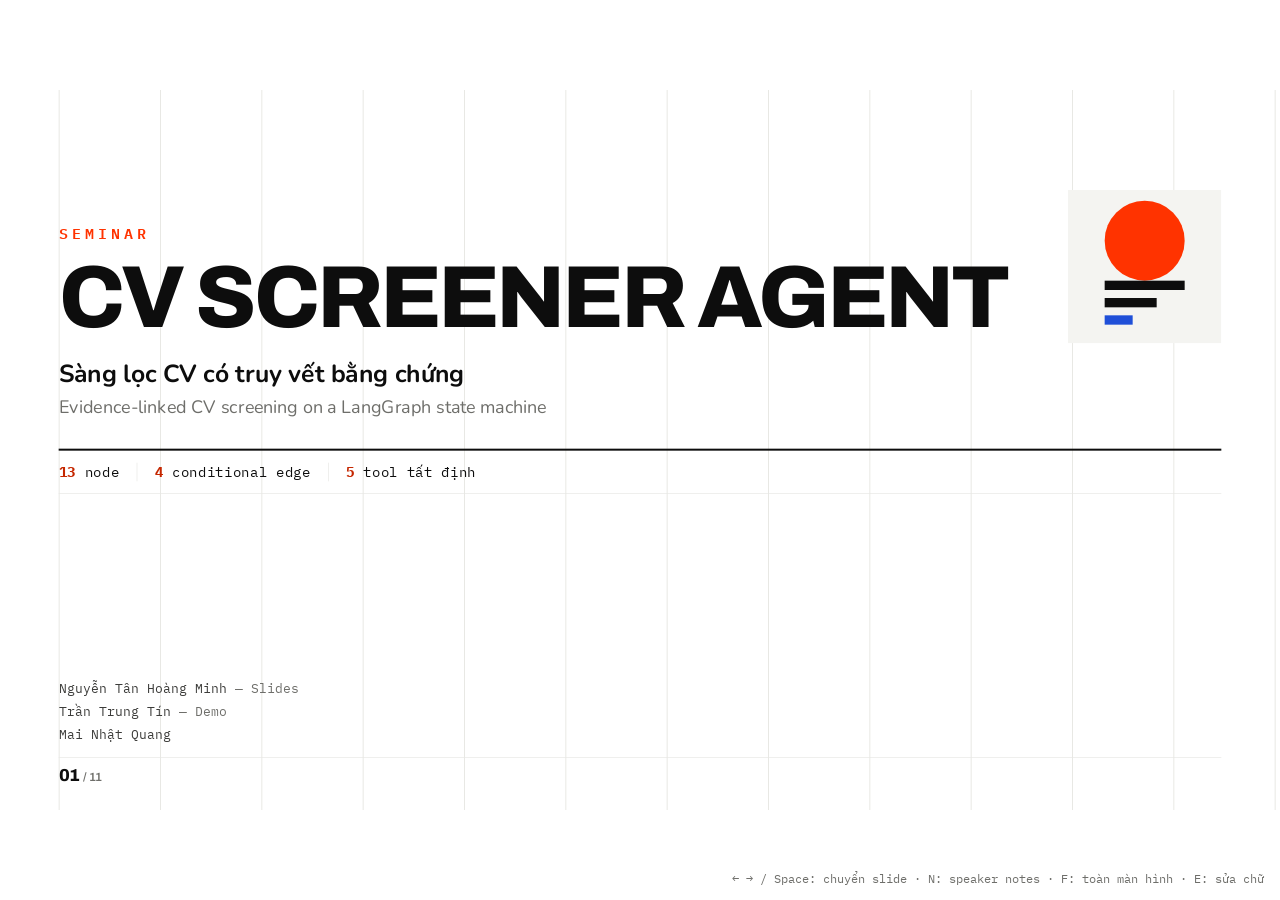
==== docs/slides/cv-screener-agent.html @ ddae9553 "docs: cut the deck to 11 slides and rewrite the conclusion around what transfers The conclusion was " ====
<!DOCTYPE html>
<html lang="vi">
<head>
<meta charset="UTF-8">
<meta name="viewport" content="width=device-width, initial-scale=1.0">
<title>CV_SCREENER_AGENT — Sàng lọc CV có truy vết bằng chứng</title>

<!-- Fonts: Google Fonts khi có mạng; fallback hệ thống để file chạy được offline. -->
<link rel="preconnect" href="https://fonts.googleapis.com">
<link rel="preconnect" href="https://fonts.gstatic.com" crossorigin>
<link rel="stylesheet" href="https://fonts.googleapis.com/css2?family=Archivo:wght@600;700;800&family=Nunito:wght@400;600;700&family=IBM+Plex+Mono:wght@400;500;600&display=swap">

<style>
/* ===========================================
   1. THEME TOKENS — Swiss Modern
   Đổi bảng này là đổi toàn bộ diện mạo bộ slide.
   =========================================== */
:root{
    /* Bề mặt & mực */
    --stage-bg:#ffffff;              /* vùng letterbox quanh sân khấu */
    --slide-bg:#ffffff;
    --ink:#0d0d0d;
    --ink-2:#3c3c3a;
    --ink-3:#6e6e6a;
    --rule:#0d0d0d;
    --grid:#e8e8e4;
    --panel:#f4f4f1;
    --panel-2:#ebebe6;

    /* Accent Bauhaus */
    --red:#ff3300;
    --red-deep:#c52700;
    --blue:#1f4fd8;
    --ochre:#a68200;
    --magenta:#c0007a;

    /* Bảng màu categorical ĐÃ VALIDATE (validate_palette.js, light mode: PASS 5/5)
       agent / baseline_naive / baseline_rubric / baseline_tfidf */
    --cat-1:#ff3300;
    --cat-2:#1f4fd8;
    --cat-3:#a68200;
    --cat-4:#c0007a;

    /* Typography — thiết kế ở khổ 1920×1080 */
    --font-display:'Archivo','Helvetica Neue',Helvetica,Arial,sans-serif;
    --font-body:'Nunito','Segoe UI',Helvetica,Arial,sans-serif;
    --font-mono:'IBM Plex Mono','Consolas','Courier New',monospace;

    --pad-x:88px;
    --ease:cubic-bezier(0.16,1,0.3,1);
    --dur:0.55s;
}

*{margin:0;padding:0;box-sizing:border-box;}

/* ===========================================
   2. FIXED 16:9 STAGE — viewport-base.css
   BẮT BUỘC giữ nguyên. Slide vẽ ở 1920×1080,
   cả sân khấu được scale bằng một transform.
   =========================================== */

/* 1. Lock the browser viewport */
html,
body {
    width: 100%;
    height: 100%;
    margin: 0;
    overflow: hidden;
    background: var(--stage-bg, #000);
}

/* 2. Full-window deck viewport */
.deck-viewport {
    position: fixed;
    inset: 0;
    overflow: hidden;
    background: var(--stage-bg, #000);
}

/* 3. Fixed 16:9 design canvas.
   JavaScript sets transform: translate(...) scale(...). */
.deck-stage {
    position: absolute;
    left: 0;
    top: 0;
    width: 1920px;
    height: 1080px;
    overflow: hidden;
    transform-origin: 0 0;
    background: var(--slide-bg, #fff);
}

/* 4. Slides stack inside the fixed stage.
   Content must be laid out at 1920×1080, not reflowed per device. */
.slide {
    position: absolute;
    inset: 0;
    width: 1920px;
    height: 1080px;
    overflow: hidden;
    display: block;
    visibility: hidden;
    opacity: 0;
    pointer-events: none;
    background: var(--slide-bg, #fff);
}

.slide.active,
.slide.visible {
    visibility: visible;
    opacity: 1;
    pointer-events: auto;
    z-index: 1;
}

/* 5. Keep media inside authored slide bounds */
img,
video,
canvas,
svg {
    max-width: 100%;
    max-height: 100%;
}

/* 6. Presentation chrome stays outside the slide design system */
.deck-controls {
    position: fixed;
    left: 50%;
    bottom: 22px;
    transform: translateX(-50%);
    z-index: 1000;
}

/* 7. Print one fixed-size slide per page */
@media print {
    html,
    body {
        width: 1920px;
        height: auto;
        overflow: visible;
        background: #fff;
    }

    .deck-viewport {
        position: static;
        overflow: visible;
        background: #fff;
    }

    .deck-stage {
        position: static;
        width: auto;
        height: auto;
        transform: none !important;
        background: none;
    }

    .slide {
        position: relative;
        display: block !important;
        visibility: visible !important;
        opacity: 1 !important;
        pointer-events: auto !important;
        width: 1920px;
        height: 1080px;
        break-after: page;
        page-break-after: always;
    }

    .slide:last-child {
        break-after: auto;
        page-break-after: auto;
    }

    .deck-controls {
        display: none !important;
    }
}

/* 8. Reduced motion */
@media (prefers-reduced-motion: reduce) {
    *,
    *::before,
    *::after {
        animation-duration: 0.01ms !important;
        transition-duration: 0.2s !important;
    }
}

/* ===========================================
   3. LƯỚI NỀN — dấu hiệu Swiss: lưới nhìn thấy được
   =========================================== */
.slide::before{
    content:"";
    position:absolute; inset:0;
    background-image:
        linear-gradient(to right, var(--grid) 1px, transparent 1px);
    background-size:152px 100%;
    background-position:88px 0;
    pointer-events:none;
    z-index:0;
}
.slide > *{position:relative; z-index:1;}

/* ===========================================
   4. KHUNG SLIDE: head / body / strip / foot
   =========================================== */
.slide-head{position:absolute; top:56px; left:var(--pad-x); right:var(--pad-x);}
.kicker{
    font-family:var(--font-mono); font-size:19px; font-weight:600;
    letter-spacing:.16em; text-transform:uppercase; color:var(--red);
    display:flex; gap:18px; align-items:center;
}
.kicker .bar{display:inline-block; width:56px; height:6px; background:var(--red);}
h2.vn{
    font-family:var(--font-display); font-weight:800; font-size:56px;
    line-height:1.04; letter-spacing:-0.015em; color:var(--ink); margin-top:14px;
    max-width:1560px;
}
.en{
    font-family:var(--font-body); font-weight:600; font-size:25px;
    color:var(--ink-3); margin-top:8px; letter-spacing:.005em;
}
.head-rule{height:3px; background:var(--rule); margin-top:18px;}

.slide-body{
    position:absolute; top:246px; left:var(--pad-x); right:var(--pad-x); bottom:118px;
}

.slide-foot{
    position:absolute; left:var(--pad-x); right:var(--pad-x); bottom:38px;
    display:flex; justify-content:space-between; align-items:flex-end;
    border-top:1px solid var(--grid); padding-top:12px;
}
.src{
    font-family:var(--font-mono); font-size:17px; color:var(--ink-3);
    line-height:1.45; max-width:1500px;
}
.src b{color:var(--ink-2); font-weight:600;}
.pageno{font-family:var(--font-display); font-weight:800; font-size:26px; color:var(--ink);}
.pageno span{color:var(--ink-3); font-weight:600; font-size:18px;}

/* Slide ngắt nhịp: chỉ một chữ, căn giữa sân khấu */
.word-only{
    position:absolute; inset:0;
    display:flex; align-items:center; justify-content:center;
}
.word-only .word{
    font-family:var(--font-display); font-weight:800;
    font-size:300px; line-height:1; letter-spacing:-0.03em;
    color:var(--red); text-transform:uppercase;
}

/* ===========================================
   5. THÀNH PHẦN NỘI DUNG
   =========================================== */
ul.points{list-style:none;}
ul.points li{
    font-family:var(--font-body); font-size:27px; line-height:1.34; color:var(--ink-2);
    padding-left:34px; position:relative; margin-bottom:19px; max-width:1500px;
}
ul.points li::before{
    content:""; position:absolute; left:0; top:13px;
    width:16px; height:16px; background:var(--red);
}
ul.points li b{color:var(--ink); font-weight:700;}
ul.points li code, code.mono{font-family:var(--font-mono); font-size:.92em; background:var(--panel-2); padding:1px 6px;}
.mono{font-family:var(--font-mono);}

.quote-block{
    border-left:8px solid var(--ink); background:var(--panel); padding:26px 32px;
    font-family:var(--font-body); font-size:25px; line-height:1.42; color:var(--ink);
}
.quote-block .cite{display:block; margin-top:14px; font-family:var(--font-mono); font-size:17px; color:var(--ink-3);}

.philosophy{
    background:var(--ink); color:#fff; padding:20px 30px;
    font-family:var(--font-display); font-weight:800; font-size:31px; letter-spacing:-0.01em;
}
.philosophy span{color:var(--red);}

table.swiss{border-collapse:collapse; width:100%; font-family:var(--font-body);}
table.swiss th{
    font-family:var(--font-display); font-weight:700; font-size:19px; letter-spacing:.07em;
    text-transform:uppercase; color:var(--ink); text-align:left;
    border-bottom:3px solid var(--ink); padding:10px 14px;
}
table.swiss td{
    font-size:22px; color:var(--ink-2); padding:12px 14px; vertical-align:top;
    border-bottom:1px solid var(--grid); line-height:1.32;
}
table.swiss td.mono, table.swiss th.num{font-family:var(--font-mono);}
table.swiss td.num, table.swiss th.num{text-align:right; font-family:var(--font-mono);}
table.swiss tr.hero td{background:#fff5f2; color:var(--ink); font-weight:700;}
table.swiss code{font-family:var(--font-mono); font-size:.94em;}
table.swiss.lg th{font-size:19px; padding:14px 12px; white-space:nowrap;}
table.swiss.lg td{font-size:26px; padding:18px 12px; line-height:1.36;}

.callout{
    border:3px solid var(--red); padding:18px 22px;
    font-family:var(--font-body); font-size:23px; line-height:1.34; color:var(--ink);
}
.callout .lbl{
    display:block; font-family:var(--font-display); font-weight:800; font-size:15px;
    letter-spacing:.13em; text-transform:uppercase; color:var(--red); margin-bottom:8px;
}
.warn-line{
    background:var(--ink); color:#fff; font-family:var(--font-body); font-weight:700;
    font-size:24px; padding:14px 20px; line-height:1.3;
}
.warn-line em{font-style:normal; color:#ff7a55;}

/* Thẻ "phản biện — câu trả lời" (slide 8).
   Giữ nguyên con số bất lợi ở dòng .obj, rồi trả lời nó ngay bên dưới. */
.ans{
    background:var(--panel); border-left:8px solid var(--red);
    padding:13px 20px 15px;
}
.ans .obj{
    font-family:var(--font-mono); font-size:16px; color:var(--ink-3);
    line-height:1.32; margin-bottom:8px;
}
.ans .obj b{
    color:var(--red-deep); font-weight:600; letter-spacing:.1em;
    text-transform:uppercase; font-size:13px; margin-right:8px;
}
.ans .ttl{
    font-family:var(--font-display); font-weight:800; font-size:23px;
    line-height:1.16; letter-spacing:-0.01em; color:var(--ink); margin-bottom:8px;
}
.ans .ev{
    font-family:var(--font-body); font-size:18px; line-height:1.32; color:var(--ink-2);
}
.ans .ev b{color:var(--ink); font-weight:700;}
.ans .ex{
    margin-top:8px; padding-top:8px; border-top:1px solid #dcdcd6;
    font-family:var(--font-mono); font-size:15px; line-height:1.38; color:var(--ink-2);
}
.ans .ex b{color:var(--red-deep); font-weight:600;}
.ans .ex i{font-style:normal; color:var(--ink-3);}

figure.asset-slot{margin:0; width:100%;}
figure.asset-slot svg{display:block; width:100%; height:auto;}
figure.asset-slot figcaption{
    font-family:var(--font-mono); font-size:16px; color:var(--ink-3);
    margin-top:10px; line-height:1.4;
}

/* SVG typography dùng chung */
.svg-node{font-family:'IBM Plex Mono','Consolas',monospace; font-size:16px; fill:#0d0d0d;}
.svg-lab{font-family:'Nunito','Segoe UI',sans-serif; font-size:16px; fill:#3c3c3a;}
.svg-num{font-family:'IBM Plex Mono','Consolas',monospace; font-size:16px; fill:#0d0d0d;}
.svg-h{font-family:'Archivo','Helvetica Neue',sans-serif; font-weight:800; font-size:17px; fill:#0d0d0d; letter-spacing:.06em;}
.svg-pct{font-family:'IBM Plex Mono','Consolas',monospace; font-size:16px; font-weight:600; fill:#c52700;}

/* ===========================================
   6. SLIDE 1 — trang bìa
   =========================================== */
.title-slide{background:var(--slide-bg);}
.title-slide .block{position:absolute; left:var(--pad-x); top:196px; right:var(--pad-x);}
.t-eyebrow{
    font-family:var(--font-mono); font-size:22px; letter-spacing:.3em; text-transform:uppercase;
    color:var(--red); font-weight:600;
}
.t-main{
    font-family:var(--font-display); font-weight:800; font-size:132px; line-height:0.92;
    letter-spacing:-0.035em; color:var(--ink); margin-top:20px;
}
.t-sub{font-family:var(--font-body); font-weight:700; font-size:37px; color:var(--ink); margin-top:28px;}
.t-sub-en{font-family:var(--font-body); font-weight:400; font-size:27px; color:var(--ink-3); margin-top:6px;}
.t-anchor{
    margin-top:44px; border-top:3px solid var(--ink); border-bottom:1px solid var(--grid);
    padding:18px 0; display:flex; gap:0; flex-wrap:wrap;
}
.t-anchor div{
    font-family:var(--font-mono); font-size:21px; color:var(--ink); padding:0 26px;
    border-left:1px solid var(--grid);
}
.t-anchor div:first-child{padding-left:0; border-left:0;}
.t-anchor b{color:var(--red-deep);}
.t-by{
    position:absolute; left:var(--pad-x); bottom:96px;
    font-family:var(--font-mono); font-size:20px; color:var(--ink-2);
    line-height:1.75;
}
.t-by i{font-style:normal; color:var(--ink-3);}
.t-mark{position:absolute; right:88px; top:150px; width:230px; height:230px;}

/* ===========================================
   7. TIỆN ÍCH BỐ CỤC
   =========================================== */
.row{display:flex; gap:34px;}
.col{flex:1; min-width:0;}
.stack{display:flex; flex-direction:column; gap:18px;}
.grow{flex:1;}
.two-col-head{
    font-family:var(--font-display); font-weight:800; font-size:23px; letter-spacing:.06em;
    text-transform:uppercase; color:var(--ink); border-bottom:3px solid var(--ink);
    padding-bottom:8px; margin-bottom:16px;
}
.two-col-head span{color:var(--red);}
ol.lessons{list-style:none; counter-reset:l;}
ol.lessons li{
    counter-increment:l; font-family:var(--font-body); font-size:21px; line-height:1.3;
    color:var(--ink-2); padding-left:44px; position:relative; margin-bottom:13px;
}
ol.lessons li::before{
    content:counter(l); position:absolute; left:0; top:1px;
    font-family:var(--font-display); font-weight:800; font-size:19px; color:#fff;
    background:var(--red); width:28px; height:28px; display:grid; place-items:center;
}
ol.lessons li b{color:var(--ink); font-weight:700;}
.closing-quote{
    background:var(--red); color:#fff; padding:22px 28px; margin-top:6px;
    font-family:var(--font-display); font-weight:800; font-size:27px; line-height:1.24;
}

/* ===========================================
   7b. DEMO — danh sách ca demo & dải trạng thái
   .case      : một ca demo, kèm nhánh nó bật trong graph
   .watch     : "nhìn vào đâu trên màn hình"
   .out-head  : tiêu đề nhỏ dùng chung
   =========================================== */
.out-head{
    font-family:var(--font-display); font-weight:800; font-size:16px;
    letter-spacing:.11em; text-transform:uppercase; color:var(--ink);
    border-bottom:3px solid var(--ink); padding-bottom:9px; margin-bottom:16px;
}
.case{
    display:flex; gap:18px; align-items:flex-start;
    padding:21px 0; border-bottom:1px solid var(--grid);
}
.case .n{
    flex:none; width:44px; height:44px; background:var(--ink); color:#fff;
    font-family:var(--font-display); font-weight:800; font-size:23px;
    display:grid; place-items:center;
}
.case.edge .n{background:var(--red);}
.case .t{font-family:var(--font-body); font-weight:700; font-size:26px;
    line-height:1.22; color:var(--ink);}
.case .b{font-family:var(--font-mono); font-size:19px; color:var(--red-deep); margin-top:7px;}
.case .b i{font-style:normal; color:var(--ink-3);}
/* Dòng diễn giải bằng font body — dùng cho bốn điều rút ra ở slide kết luận,
   nơi câu dài nên font mono sẽ nặng và khó đọc. */
.case .d{font-family:var(--font-body); font-size:21px; line-height:1.34;
    color:var(--ink-2); margin-top:8px;}

.watch{
    display:flex; gap:12px; align-items:flex-start;
    font-family:var(--font-body); font-size:21px; line-height:1.3; color:var(--ink-2);
    padding:15px 0; border-bottom:1px solid var(--grid);
}
.watch .tag{
    flex:none; font-family:var(--font-mono); font-size:15px; color:#fff;
    background:var(--ink); padding:3px 9px; margin-top:2px;
}
.watch b{color:var(--ink); font-weight:700;}

.state-line{
    font-family:var(--font-mono); font-size:19px; line-height:1.5;
    color:var(--ink-2);
    background:var(--panel); padding:16px 20px; border-left:8px solid var(--red);
}
.state-line em{font-style:normal; color:var(--red-deep); font-weight:600;}

/* ===========================================
   8. ANIMATION — một lượt reveal khi vào slide
   =========================================== */
.reveal{opacity:0; transform:translateY(24px);
    transition:opacity var(--dur) var(--ease), transform var(--dur) var(--ease);}
.slide.visible .reveal{opacity:1; transform:translateY(0);}
.slide.visible .reveal:nth-child(1){transition-delay:.05s;}
.slide.visible .reveal:nth-child(2){transition-delay:.12s;}
.slide.visible .reveal:nth-child(3){transition-delay:.19s;}
.slide.visible .reveal:nth-child(4){transition-delay:.26s;}
.slide.visible .reveal:nth-child(5){transition-delay:.33s;}

/* ===========================================
   9. CHROME: số slide, speaker notes, edit mode
   =========================================== */
.notes{display:none;}
#notesPanel{
    position:fixed; left:0; right:0; bottom:0; max-height:36vh; overflow:auto;
    background:#0d0d0d; color:#f2f2ef; z-index:9000; padding:20px 30px 24px;
    font-family:'Nunito','Segoe UI',sans-serif; font-size:17px; line-height:1.5;
    border-top:5px solid #ff3300; display:none;
}
#notesPanel.on{display:block;}
#notesPanel h4{
    font-family:'Archivo',sans-serif; font-size:13px; letter-spacing:.2em;
    text-transform:uppercase; color:#ff7a55; margin-bottom:8px;
}
#notesPanel code{font-family:'IBM Plex Mono',monospace; background:#26261f; padding:1px 5px;}
#hint{
    position:fixed; right:16px; bottom:14px; z-index:9500;
    font-family:'IBM Plex Mono',monospace; font-size:12px; color:#6e6e6a;
}
.edit-hotzone{position:fixed; top:0; left:0; width:80px; height:80px; z-index:10000; cursor:pointer;}
.edit-toggle{
    position:fixed; top:14px; left:14px; z-index:10001; opacity:0; pointer-events:none;
    transition:opacity .3s ease; background:#0d0d0d; color:#fff; border:0;
    width:44px; height:44px; font-size:19px; cursor:pointer;
}
.edit-toggle.show,.edit-toggle.active{opacity:1; pointer-events:auto;}
.edit-toggle.active{background:var(--red);}
body.editing [contenteditable="true"]{outline:2px dashed var(--red); outline-offset:3px;}
@media print{ #notesPanel,#hint,.edit-toggle,.edit-hotzone{display:none !important;} }
</style>
</head>
<body>
<div class="deck-viewport">
<main class="deck-stage" id="deckStage">

<!-- ======================================================================
     SLIDE 1 — TRANG BÌA
     ====================================================================== -->
<section class="slide title-slide active" aria-label="Trang bìa">
    <svg class="t-mark" viewBox="0 0 230 230" aria-hidden="true">
        <rect x="0" y="0" width="230" height="230" fill="#f4f4f1"/>
        <circle cx="115" cy="76" r="60" fill="#ff3300"/>
        <rect x="55" y="136" width="120" height="14" fill="#0d0d0d"/>
        <rect x="55" y="162" width="78" height="14" fill="#0d0d0d"/>
        <rect x="55" y="188" width="42" height="14" fill="#1f4fd8"/>
    </svg>

    <div class="block">
        <div class="t-eyebrow reveal">Seminar</div>
        <h1 class="t-main reveal">CV SCREENER AGENT</h1>
        <p class="t-sub reveal">Sàng lọc CV có truy vết bằng chứng</p>
        <p class="t-sub-en reveal">Evidence-linked CV screening on a LangGraph state machine</p>
        <div class="t-anchor reveal">
            <div><b>13</b> node</div>
            <div><b>4</b> conditional edge</div>
            <div><b>5</b> tool tất định</div>
        </div>
    </div>

    <div class="t-by reveal">
        <div>Nguyễn Tân Hoàng Minh <i>— Slides</i></div>
        <div>Trần Trung Tín <i>— Demo</i></div>
        <div>Mai Nhật Quang</div>
    </div>

    <div class="slide-foot">
        <div class="pageno">01<span> / 11</span></div>
    </div>

    <div class="notes">
        <p>Dòng số liệu dưới tiêu đề là mỏ neo của cả bài: mọi con số xuất hiện sau đó đều quay lại được một trong ba mục này. Bài nói 20–25 phút, chia ba phần: vì sao bài toán này bị luật xếp vào nhóm nguy cơ cao (slide 2–3), hệ thống đã dựng (slide 4–7), và hệ thống sai ở đâu (slide 8–11).</p>
        <p><b>Phản biện dễ nhất:</b> "0.486 là thấp." Đúng, và đó là con số tôi sẽ tự đưa lên slide 8 trước khi ai kịp hỏi — đối chứng là cả ba baseline đều 0.000, vì một lần gọi LLM không sinh ra câu trích dẫn nào để mà chỉ vào.</p>
    </div>
</section>

<!-- ======================================================================
     SLIDE 2 — BỐI CẢNH 1/3: LUẬT
     ====================================================================== -->
<section class="slide" aria-label="Bối cảnh 1/3 — quy định">
    <div class="slide-head">
        <div class="kicker"><span class="bar"></span>Bối cảnh</div>
        <h2 class="vn">Luật đã xếp việc này vào nhóm nguy cơ cao</h2>
        <div class="en">Regulation already classes this as high-risk</div>
        <div class="head-rule"></div>
    </div>

    <div class="slide-body">
        <div class="row">
            <div class="col" style="flex:1.12;">
                <div class="quote-block reveal" style="font-size:30px; padding:34px 38px;">
                    <span style="display:block; font-family:var(--font-mono); font-size:17px; font-weight:600; letter-spacing:.04em; text-transform:uppercase; color:var(--ink-3); margin-bottom:14px;">Annex III liệt kê các hệ thống AI "high-risk". Mục 4 — Employment:</span>
                    “(a) AI systems intended to be used for the recruitment or selection of natural
                    persons, notably to place targeted job advertisements, to analyse and filter job
                    applications, and to evaluate candidates;”
                    <span class="cite">EU AI Act (Regulation 2024/1689) — Annex III, Point 4(a) &#183; hiệu lực 01/08/2024, nghĩa vụ high-risk áp dụng từ 02/08/2026</span>
                </div>
            </div>
            <div class="col reveal" style="flex:0.88;">
                <div class="two-col-head">High-Risk thì <span>bắt buộc</span></div>
                <ul class="points" style="margin-top:22px;">
                    <li style="font-size:31px; margin-bottom:30px;"><b>Article 12</b> — ghi nhật ký, truy vết</li>
                    <li style="font-size:31px; margin-bottom:30px;"><b>Article 13</b> — minh bạch, giải trình được</li>
                    <li style="font-size:31px; margin-bottom:0;"><b>Article 14</b> — giám sát của con người</li>
                </ul>
            </div>
        </div>
        <div class="warn-line reveal" style="margin-top:74px; font-size:30px; padding:22px 28px;">
            Một lần gọi LLM chấm điểm là <em>hộp đen</em>: không có điều nào trong ba.
        </div>
    </div>

    <div class="slide-foot">
        <div class="pageno">02<span> / 11</span></div>
    </div>

    <div class="notes">
        <p>Đây là lập luận về <b>lớp hệ thống</b> mà Annex III 4(a) xếp vào, không phải tuyên bố đã tuân thủ. Rơi vào lớp đó thì Article 12, 13, 14 là yêu cầu bắt buộc chứ không phải tính năng tùy chọn.</p>
        <p><b>Phản biện dễ nhất — "đã làm conformity assessment chưa?"</b> Chưa. Đây là demo nghiên cứu. Đóng góp của chúng tôi là chỉ ra <b>một cách đo được</b> cho yêu cầu truy vết: evidence coverage E1.</p>
        <p>Một lần gọi LLM không ghi được nhật ký từng bước (Art. 12), không giải trình được vì sao ra điểm đó (Art. 13), và không cho người giám sát chỗ nào để can thiệp (Art. 14).</p>
    </div>
</section>

<!-- ======================================================================
     SLIDE 3 — Ý TƯỞNG: TỪ YÊU CẦU BẮT BUỘC ĐẾN MỘT AGENT
     ====================================================================== -->
<section class="slide" aria-label="Ý tưởng — từ yêu cầu bắt buộc đến một agent">
    <div class="slide-head">
        <div class="kicker"><span class="bar"></span>Ý tưởng</div>
        <h2 class="vn">Từ một yêu cầu bắt buộc đến ý tưởng một agent</h2>
        <div class="en">From a legal requirement to the idea of an agent</div>
        <div class="head-rule"></div>
    </div>

    <div class="slide-body">
        <figure class="asset-slot reveal" data-asset="01-blackbox-vs-agent.png">
            <svg viewBox="0 0 1560 372" role="img" aria-label="Một lần gọi LLM so với sàng lọc tách thành chuỗi bước quan sát được">
                <defs>
                    <marker id="a-i" viewBox="0 0 10 10" refX="9.5" refY="5" markerWidth="6" markerHeight="6" orient="auto-start-reverse">
                        <path d="M0,0 L10,5 L0,10 z" fill="#0d0d0d"/></marker>
                </defs>

                <!-- ============ A · MỘT LẦN GỌI LLM ============ -->
                <text x="0" y="16" font-family="'Archivo',sans-serif" font-weight="800" font-size="16" fill="#0d0d0d" letter-spacing="1">A · HÔM NAY: MỘT LẦN GỌI LLM</text>
                <rect x="0" y="36" width="230" height="66" fill="#fff" stroke="#0d0d0d" stroke-width="2.5"/>
                <text x="115" y="76" font-family="'Nunito',sans-serif" font-size="20" fill="#0d0d0d" text-anchor="middle">CV + JD</text>
                <line x1="240" y1="69" x2="292" y2="69" stroke="#0d0d0d" stroke-width="2.5" marker-end="url(#a-i)"/>
                <rect x="300" y="36" width="560" height="66" fill="#0d0d0d"/>
                <text x="580" y="76" font-family="'Archivo',sans-serif" font-weight="800" font-size="22" fill="#ffffff" text-anchor="middle">HỘP ĐEN</text>
                <line x1="870" y1="69" x2="922" y2="69" stroke="#0d0d0d" stroke-width="2.5" marker-end="url(#a-i)"/>
                <rect x="930" y="36" width="230" height="66" fill="#fff" stroke="#0d0d0d" stroke-width="2.5"/>
                <text x="1045" y="76" font-family="'Nunito',sans-serif" font-size="20" fill="#0d0d0d" text-anchor="middle">một nhãn</text>
                <text x="1190" y="62" font-family="'Nunito',sans-serif" font-size="19" fill="#c52700">✕ không nhật ký từng bước</text>
                <text x="1190" y="88" font-family="'Nunito',sans-serif" font-size="19" fill="#c52700">✕ không trích dẫn, không chỗ can thiệp</text>

                <line x1="0" y1="140" x2="1560" y2="140" stroke="#e8e8e4" stroke-width="2"/>

                <!-- ============ B · TÁCH THÀNH CHUỖI BƯỚC ============ -->
                <text x="0" y="184" font-family="'Archivo',sans-serif" font-weight="800" font-size="16" fill="#ff3300" letter-spacing="1">B · Ý TƯỞNG: TÁCH THÀNH CHUỖI BƯỚC QUAN SÁT ĐƯỢC</text>
                <rect x="0" y="206" width="190" height="66" fill="#fff" stroke="#0d0d0d" stroke-width="2.5"/>
                <text x="95" y="246" font-family="'Nunito',sans-serif" font-size="20" fill="#0d0d0d" text-anchor="middle">CV + JD</text>
                <line x1="200" y1="239" x2="240" y2="239" stroke="#0d0d0d" stroke-width="2.5" marker-end="url(#a-i)"/>

                <rect x="248" y="206" width="160" height="66" fill="#fff1ec" stroke="#ff3300" stroke-width="2.5"/>
                <text x="328" y="246" font-family="'Nunito',sans-serif" font-size="20" fill="#0d0d0d" text-anchor="middle">bước 1</text>
                <line x1="418" y1="239" x2="458" y2="239" stroke="#ff3300" stroke-width="2.5" marker-end="url(#a-i)"/>
                <rect x="466" y="206" width="160" height="66" fill="#fff1ec" stroke="#ff3300" stroke-width="2.5"/>
                <text x="546" y="246" font-family="'Nunito',sans-serif" font-size="20" fill="#0d0d0d" text-anchor="middle">bước 2</text>
                <line x1="636" y1="239" x2="676" y2="239" stroke="#ff3300" stroke-width="2.5" marker-end="url(#a-i)"/>
                <rect x="684" y="206" width="160" height="66" fill="#fff1ec" stroke="#ff3300" stroke-width="2.5"/>
                <text x="764" y="246" font-family="'Nunito',sans-serif" font-size="20" fill="#0d0d0d" text-anchor="middle">bước 3</text>
                <text x="878" y="248" font-family="'Nunito',sans-serif" font-size="24" fill="#6e6e6a">…</text>
                <line x1="900" y1="239" x2="940" y2="239" stroke="#ff3300" stroke-width="2.5" marker-end="url(#a-i)"/>
                <rect x="948" y="206" width="212" height="66" fill="#fff1ec" stroke="#ff3300" stroke-width="2.5"/>
                <text x="1054" y="246" font-family="'Nunito',sans-serif" font-size="20" fill="#0d0d0d" text-anchor="middle">bước n</text>
                <line x1="1170" y1="239" x2="1210" y2="239" stroke="#0d0d0d" stroke-width="2.5" marker-end="url(#a-i)"/>
                <rect x="1218" y="206" width="342" height="66" fill="#0d0d0d"/>
                <text x="1389" y="246" font-family="'Nunito',sans-serif" font-size="20" fill="#ffffff" text-anchor="middle">nhãn + scorecard có trích dẫn</text>

                <!-- vạch log dưới mỗi bước -->
                <g stroke="#ff3300" stroke-width="2">
                    <line x1="328" y1="280" x2="328" y2="302"/>
                    <line x1="546" y1="280" x2="546" y2="302"/>
                    <line x1="764" y1="280" x2="764" y2="302"/>
                    <line x1="1054" y1="280" x2="1054" y2="302"/>
                </g>
                <line x1="248" y1="302" x2="1160" y2="302" stroke="#ff3300" stroke-width="2"/>
                <text x="248" y="330" font-family="'Nunito',sans-serif" font-size="19" fill="#0d0d0d">mỗi bước ghi lại: vào gì · ra gì · rẽ theo nhánh nào</text>
                <text x="0" y="364" font-family="'Nunito',sans-serif" font-size="19" fill="#6e6e6a">Giải trình được là hệ quả của việc tách bước, không phải của việc chọn model tốt hơn.</text>
            </svg>
            <figcaption>Ý tưởng ở mức khái niệm — kiến trúc thật ở slide 4</figcaption>
        </figure>

        <div class="row reveal" style="margin-top:22px; gap:34px;">
            <div class="col" style="flex:1.05;">
                <ul class="points">
                    <li style="font-size:24px;">Art. 12–14 đòi <b>nhật ký, giải trình, chỗ cho con người</b> can thiệp</li>
                    <li style="font-size:24px;">Muốn giải trình thì quyết định phải <b>tách thành bước quan sát được</b></li>
                    <li style="font-size:24px;">Mỗi điểm phải chỉ ra được <b>câu chữ trong CV</b> đã sinh ra nó</li>
                </ul>
            </div>
            <div class="col" style="flex:0.95;">
                <div class="callout" style="font-size:22px;">
                    <span class="lbl">Hai mục tiêu sẽ được kiểm chứng</span>
                    <b>E1</b> — mọi điểm số truy ngược được về câu chữ trong CV.<br>
                    <b>E2</b> — agent nhiều bước <b>hơn gì</b> một lần gọi LLM, bằng số đo.
                </div>
            </div>
        </div>
    </div>

    <div class="slide-foot">
        <div class="pageno">03<span> / 11</span></div>
    </div>

    <div class="notes">
        <p>Đây là bản lề giữa bối cảnh và hệ thống: tôi <b>chưa</b> nói kiến trúc, chỉ nói ý tưởng rút ra từ slide 2. Nếu luật đòi nhật ký, giải trình và giám sát, thì một lần gọi LLM không đáp ứng được — không phải vì model yếu, mà vì <b>không có bước nào để mà ghi lại</b>. Giải trình được là hệ quả của việc tách bước.</p>
        <p>“bước 1, 2, 3, n” ở đây cố ý để trống tên. Tên thật, số lượng thật và lưu lượng thật của từng nhánh nằm ở slide 4 — và tôi sẽ đo từng nhánh một, chứ không vẽ cho đẹp.</p>
        <p><b>Phản biện dễ nhất:</b> “Tách bước thì tốn token hơn, được gì?” Đó đúng là câu hỏi E2 đặt ra, và tôi trả lời bằng số ở slide 8: hơn baseline mạnh nhất +0.04 macro-F1 với 2,5 lần token — tức là <b>không</b> thắng ở độ chính xác. Phần thắng nằm ở cột evidence coverage: 0.439 so với 0.000.</p>
        <p>Nếu được hỏi vì sao không còn slide “bốn điểm nghẽn”: các ràng buộc kỹ thuật của dữ liệu thật (văn bản CV dính chữ, khoảng thời gian chồng lấn) được nói đúng chỗ hơn ở slide 6, nơi đã có tên tool để gắn vào.</p>
    </div>
</section>

<!-- ======================================================================
     SLIDE 4 — KIẾN TRÚC: GRAPH THẬT (nằm ngang, không số đo)
     ====================================================================== -->
<section class="slide" aria-label="Kiến trúc — state graph">
    <div class="slide-head">
        <div class="kicker"><span class="bar"></span>Kiến trúc 1 / 2</div>
        <h2 class="vn">Cái graph thật, đúng như đã dựng</h2>
        <div class="en">The state graph, as built</div>
        <div class="head-rule"></div>
    </div>

    <div class="slide-body">
        <figure class="asset-slot reveal" data-asset="02-graph-13-nodes.png">
            <svg viewBox="0 0 1700 600" role="img" aria-label="Graph 13 node nằm ngang, bốn conditional edge có nhãn">
                <defs>
                    <marker id="g-dk" viewBox="0 0 10 10" refX="9.5" refY="5" markerWidth="6" markerHeight="6" orient="auto-start-reverse">
                        <path d="M0,0 L10,5 L0,10 z" fill="#0d0d0d"/></marker>
                    <marker id="g-bl" viewBox="0 0 10 10" refX="9.5" refY="5" markerWidth="6" markerHeight="6" orient="auto-start-reverse">
                        <path d="M0,0 L10,5 L0,10 z" fill="#1f4fd8"/></marker>
                    <marker id="g-rd" viewBox="0 0 10 10" refX="9.5" refY="5" markerWidth="6" markerHeight="6" orient="auto-start-reverse">
                        <path d="M0,0 L10,5 L0,10 z" fill="#ff3300"/></marker>
                </defs>

                <!-- ============ CẠNH TUẦN TỰ (liền, đen) ============ -->
                <g stroke="#0d0d0d" stroke-width="2.5" fill="none">
                    <line x1="96"   y1="279" x2="128"  y2="279" marker-end="url(#g-dk)"/>
                    <line x1="218"  y1="279" x2="268"  y2="279" marker-end="url(#g-dk)"/>
                    <line x1="770"  y1="279" x2="820"  y2="279" marker-end="url(#g-dk)"/>
                    <line x1="1226" y1="279" x2="1276" y2="279" marker-end="url(#g-dk)"/>
                    <line x1="1564" y1="279" x2="1608" y2="279" marker-end="url(#g-dk)"/>
                    <path d="M1394,86 L1523,86 L1523,250" marker-end="url(#g-dk)"/>
                    <path d="M1647,308 L1647,471" marker-end="url(#g-dk)"/>
                    <path d="M325,470 L325,505 L1582,505" marker-end="url(#g-dk)"/>
                    <path d="M912,470 L912,505" />
                </g>

                <!-- ============ CONDITIONAL EDGE (đứt, xanh) ============ -->
                <g stroke="#1f4fd8" stroke-width="2.5" fill="none" stroke-dasharray="8 5">
                    <line x1="348" y1="279" x2="458"  y2="279" marker-end="url(#g-bl)"/>
                    <line x1="558" y1="279" x2="632"  y2="279" marker-end="url(#g-bl)"/>
                    <line x1="996" y1="279" x2="1060" y2="279" marker-end="url(#g-bl)"/>
                    <line x1="1394" y1="279" x2="1474" y2="279" marker-end="url(#g-bl)"/>
                    <path d="M512,250 L512,120" marker-end="url(#g-bl)"/>
                    <path d="M1339,250 L1339,120" marker-end="url(#g-bl)"/>
                    <path d="M558,86 L600,86 L600,196 L705,196 L705,250" marker-end="url(#g-bl)"/>
                    <path d="M440,60 C436,20 512,20 508,56" marker-end="url(#g-bl)"/>
                </g>

                <!-- ============ NHÁNH THOÁT SỚM (đứt, đỏ) ============ -->
                <g stroke="#ff3300" stroke-width="2.5" fill="none" stroke-dasharray="8 5">
                    <path d="M312,308 L312,410" marker-end="url(#g-rd)"/>
                    <path d="M912,308 L912,410" marker-end="url(#g-rd)"/>
                </g>

                <!-- ============ NHÃN CẠNH ============ -->
                <g font-family="'Nunito',sans-serif" font-size="16" font-weight="700">
                    <text x="403" y="266" fill="#1f4fd8" text-anchor="middle">Sạch / Hợp lệ</text>
                    <text x="595" y="266" fill="#1f4fd8" text-anchor="middle">Hợp lệ</text>
                    <text x="1028" y="266" fill="#1f4fd8" text-anchor="middle">Đạt</text>
                    <text x="1434" y="266" fill="#1f4fd8" text-anchor="middle">Rõ ràng</text>
                    <text x="498" y="182" fill="#1f4fd8" text-anchor="end">Thiếu date</text>
                    <text x="1325" y="182" fill="#1f4fd8" text-anchor="end">Vùng xám</text>
                    <text x="324" y="368" fill="#ff3300">Bẩn / Injection</text>
                    <text x="924" y="368" fill="#ff3300">Thiếu Must-Have</text>
                    <text x="474" y="26" fill="#1f4fd8" text-anchor="middle">Lặp lại · tối đa 2 lần</text>
                </g>

                <!-- ============ NODE: hàng trên ============ -->
                <g>
                    <rect x="440" y="56" width="118" height="54" rx="8" fill="#eaf0fd" stroke="#1f4fd8" stroke-width="2.5"/>
                    <text class="svg-node" x="499" y="89" font-size="17" text-anchor="middle">repair</text>
                    <rect x="1262" y="56" width="164" height="54" rx="8" fill="#eaf0fd" stroke="#1f4fd8" stroke-width="2.5"/>
                    <text class="svg-node" x="1344" y="89" font-size="17" text-anchor="middle">deep_review</text>
                </g>

                <!-- ============ NODE: spine ============ -->
                <g>
                    <rect x="10"   y="252" width="86"  height="54" rx="27" fill="#0d0d0d"/>
                    <text x="53"   y="285" font-family="'Archivo',sans-serif" font-weight="800" font-size="16" fill="#fff" text-anchor="middle">START</text>
                    <rect x="128"  y="250" width="90"  height="58" rx="8" fill="#fff" stroke="#0d0d0d" stroke-width="2.5"/>
                    <text class="svg-node" x="173"  y="286" font-size="17" text-anchor="middle">ingest</text>
                    <rect x="268"  y="250" width="80"  height="58" rx="8" fill="#fff" stroke="#0d0d0d" stroke-width="2.5"/>
                    <text class="svg-node" x="308"  y="286" font-size="17" text-anchor="middle">guard</text>
                    <rect x="458"  y="250" width="100" height="58" rx="8" fill="#fff" stroke="#0d0d0d" stroke-width="2.5"/>
                    <text class="svg-node" x="508"  y="286" font-size="17" text-anchor="middle">extract</text>
                    <rect x="632"  y="250" width="138" height="58" rx="8" fill="#fff" stroke="#0d0d0d" stroke-width="2.5"/>
                    <text class="svg-node" x="701"  y="286" font-size="17" text-anchor="middle">load_rubric</text>
                    <rect x="820"  y="250" width="176" height="58" rx="8" fill="#fff" stroke="#0d0d0d" stroke-width="2.5"/>
                    <text class="svg-node" x="908"  y="286" font-size="17" text-anchor="middle">must_have_check</text>
                    <rect x="1060" y="250" width="166" height="58" rx="8" fill="#fff" stroke="#0d0d0d" stroke-width="2.5"/>
                    <text class="svg-node" x="1143" y="286" font-size="17" text-anchor="middle">score_criteria</text>
                    <rect x="1276" y="250" width="118" height="58" rx="8" fill="#fff" stroke="#0d0d0d" stroke-width="2.5"/>
                    <text class="svg-node" x="1335" y="286" font-size="17" text-anchor="middle">aggregate</text>
                    <rect x="1474" y="250" width="90"  height="58" rx="8" fill="#fff" stroke="#0d0d0d" stroke-width="2.5"/>
                    <text class="svg-node" x="1519" y="286" font-size="17" text-anchor="middle">decide</text>
                    <rect x="1608" y="250" width="78"  height="58" rx="8" fill="#fff" stroke="#0d0d0d" stroke-width="2.5"/>
                    <text class="svg-node" x="1647" y="286" font-size="17" text-anchor="middle">rank</text>
                </g>

                <!-- ============ NODE: hàng dưới + END ============ -->
                <g>
                    <rect x="248" y="410" width="154" height="54" rx="8" fill="#ffe9e3" stroke="#ff3300" stroke-width="2.5"/>
                    <text class="svg-node" x="325" y="443" font-size="17" fill="#c52700" text-anchor="middle">quarantine</text>
                    <rect x="838" y="410" width="148" height="54" rx="8" fill="#ffe9e3" stroke="#ff3300" stroke-width="2.5"/>
                    <text class="svg-node" x="912" y="443" font-size="17" fill="#c52700" text-anchor="middle">reject_fast</text>
                    <rect x="1590" y="471" width="96" height="54" rx="27" fill="#0d0d0d"/>
                    <text x="1638" y="504" font-family="'Archivo',sans-serif" font-weight="800" font-size="16" fill="#fff" text-anchor="middle">END</text>
                </g>

                <!-- ============ CHÚ GIẢI ============ -->
                <g>
                    <rect x="10" y="520" width="900" height="72" fill="none" stroke="#c9c9c4" stroke-width="1.5" stroke-dasharray="6 4"/>
                    <line x1="30" y1="543" x2="86" y2="543" stroke="#0d0d0d" stroke-width="2.5" marker-end="url(#g-dk)"/>
                    <text class="svg-lab" x="98" y="548" font-size="16">Luồng tuần tự tiêu chuẩn</text>
                    <line x1="30" y1="573" x2="86" y2="573" stroke="#1f4fd8" stroke-width="2.5" stroke-dasharray="8 5" marker-end="url(#g-bl)"/>
                    <text class="svg-lab" x="98" y="578" font-size="16">Luồng điều kiện (conditional edge)</text>
                    <line x1="470" y1="543" x2="526" y2="543" stroke="#ff3300" stroke-width="2.5" stroke-dasharray="8 5" marker-end="url(#g-rd)"/>
                    <text class="svg-lab" x="538" y="548" font-size="16">Nhánh thoát sớm (đến END)</text>
                    <path d="M470,578 C466,562 522,562 518,574" fill="none" stroke="#1f4fd8" stroke-width="2.5" stroke-dasharray="8 5" marker-end="url(#g-bl)"/>
                    <text class="svg-lab" x="538" y="578" font-size="16">Vòng lặp có giới hạn (self-loop)</text>
                </g>
                <text class="svg-lab" x="940" y="548" font-size="17" fill="#0d0d0d"><tspan font-weight="700">13 node</tspan> · <tspan font-weight="700">4 conditional edge</tspan></text>
                <text class="svg-lab" x="940" y="578" font-size="17">State là <tspan font-weight="700" fill="#0d0d0d">MỘT</tspan> pydantic model chảy xuyên graph</text>
            </svg>
        </figure>
    </div>

    <div class="slide-foot">
        <div class="pageno">04<span> / 11</span></div>
    </div>

    <div class="notes">
        <p>13 node, không phải 12 — đọc thẳng từ <code>docs/diagrams/graph.mmd</code>, sinh tự động từ chính graph. Bốn conditional edge nằm gọn trong <code>src/graph/routes.py</code>: mỗi hàm là một pure function của state, không gọi tool và không gọi model.</p>
        <p>Chú ý một chỗ dễ vẽ sai: <code>deep_review</code> <b>không</b> đi thẳng tới <code>rank</code> — nó quay về <code>decide</code>, rồi <code>decide → rank</code>. Đúng như <code>graph.mmd</code>.</p>
        <p>Slide này cố tình <b>không có số</b>: nó trả lời câu "hệ thống gồm những gì". Câu "nhánh nào thật sự có lưu lượng" là một câu khác, và tôi trả lời bằng số đo ở slide 10 — bốn conditional edge, bốn con số đo trên <code>test_500</code>. Nguyên tắc mang về được: <b>nhánh không có số đo là nhánh trang trí</b> (spec §4).</p>
        <p>Ngưỡng <code>max_repair_attempts = 2</code>: đo trên dữ liệu thật thì vòng thứ hai chưa bao giờ phải chạy — 12/12 hồ sơ cần repair được sửa ngay vòng đầu (<code>src/graph/routes.py</code>).</p>
    </div>
</section>
<!-- ======================================================================
     SLIDE 5 — KIẾN TRÚC: BA KHỐI LOGIC
     ====================================================================== -->
<section class="slide" aria-label="Kiến trúc — ba khối logic">
    <div class="slide-head">
        <div class="kicker"><span class="bar"></span>Kiến trúc 2 / 2</div>
        <h2 class="vn">Cùng graph đó, đọc thành ba khối logic</h2>
        <div class="en">Three logical layers</div>
        <div class="head-rule"></div>
    </div>

    <!-- dải "VÍ DỤ XUYÊN SUỐT" đã bỏ cùng walkthrough —
         phân bố đều phần trống thay vì để hụt ở đáy -->
    <div class="slide-body" style="display:flex; flex-direction:column; justify-content:space-between;">
        <div class="philosophy reveal" style="font-size:29px;">
            “Đừng bắt LLM làm những gì <span>thuật toán cổ điển</span> làm tốt hơn.”
        </div>

        <figure class="asset-slot reveal" data-asset="03-architecture-3-layers.png" style="margin-top:16px;">
            <svg viewBox="0 0 1560 340" role="img" aria-label="13 node nhóm thành ba tầng logic">
                <defs>
                    <marker id="a-k3" viewBox="0 0 10 10" refX="9.5" refY="5" markerWidth="6" markerHeight="6" orient="auto-start-reverse">
                        <path d="M0,0 L10,5 L0,10 z" fill="#0d0d0d"/></marker>
                </defs>

                <!-- TẦNG 1 -->
                <g>
                    <rect x="0" y="0" width="480" height="340" fill="#fff1ec"/>
                    <rect x="0" y="0" width="480" height="56" fill="#ff3300"/>
                    <text x="18" y="26" font-family="'Archivo',sans-serif" font-weight="800" font-size="17" fill="#ffffff">1 · TẦNG PHÒNG THỦ &amp; TIỀN XỬ LÝ</text>
                    <text x="18" y="46" font-family="'Nunito',sans-serif" font-size="15" fill="#ffd9cf">Safety &amp; Ingestion</text>
                    <rect x="20" y="76" width="205" height="40" fill="#fff" stroke="#0d0d0d" stroke-width="2"/>
                    <text class="svg-node" x="122" y="102" text-anchor="middle">ingest</text>
                    <rect x="255" y="76" width="205" height="40" fill="#fff" stroke="#0d0d0d" stroke-width="2"/>
                    <text class="svg-node" x="357" y="102" text-anchor="middle">guard</text>
                    <rect x="20" y="126" width="205" height="40" fill="#fff" stroke="#0d0d0d" stroke-width="2"/>
                    <text class="svg-node" x="122" y="152" text-anchor="middle">quarantine</text>
                    <rect x="255" y="126" width="205" height="40" fill="#fff" stroke="#0d0d0d" stroke-width="2"/>
                    <text class="svg-node" x="357" y="152" text-anchor="middle">extract</text>
                    <rect x="20" y="176" width="205" height="40" fill="#fff" stroke="#0d0d0d" stroke-width="2"/>
                    <text class="svg-node" x="122" y="202" text-anchor="middle">repair</text>
                    <text class="svg-lab" x="20" y="262" font-size="18">Guard chấm mỗi CV rủi ro <tspan font-weight="700" fill="#0d0d0d">HIGH</tspan> hoặc <tspan font-weight="700" fill="#0d0d0d">LOW</tspan></text>
                    <text class="svg-lab" x="20" y="292" font-size="18">HIGH → <tspan font-family="'IBM Plex Mono',monospace">quarantine</tspan> (dừng, không chấm) · LOW → <tspan font-family="'IBM Plex Mono',monospace">extract</tspan></text>
                    <text class="svg-lab" x="20" y="322" font-size="18">Ngày không parse được → <tspan font-family="'IBM Plex Mono',monospace">repair</tspan>, tối đa 2 vòng</text>
                </g>
                <line x1="492" y1="170" x2="528" y2="170" stroke="#0d0d0d" stroke-width="3" marker-end="url(#a-k3)"/>

                <!-- TẦNG 2 -->
                <g>
                    <rect x="540" y="0" width="480" height="340" fill="#eef2fd"/>
                    <rect x="540" y="0" width="480" height="56" fill="#1f4fd8"/>
                    <text x="558" y="26" font-family="'Archivo',sans-serif" font-weight="800" font-size="17" fill="#ffffff">2 · TẦNG LỌC SỚM &amp; ĐỊNH LƯỢNG</text>
                    <text x="558" y="46" font-family="'Nunito',sans-serif" font-size="15" fill="#cdd9fa">Fast-Gating &amp; Deterministic Scoring</text>
                    <rect x="560" y="76" width="205" height="40" fill="#fff" stroke="#0d0d0d" stroke-width="2"/>
                    <text class="svg-node" x="662" y="102" text-anchor="middle">load_rubric</text>
                    <rect x="795" y="76" width="205" height="40" fill="#fff" stroke="#0d0d0d" stroke-width="2"/>
                    <text class="svg-node" x="897" y="102" text-anchor="middle">must_have_check</text>
                    <rect x="560" y="126" width="205" height="40" fill="#fff" stroke="#0d0d0d" stroke-width="2"/>
                    <text class="svg-node" x="662" y="152" text-anchor="middle">reject_fast</text>
                    <text class="svg-lab" x="560" y="262" font-size="18">Thiếu tiêu chí tiên quyết → <tspan font-family="'IBM Plex Mono',monospace">reject_fast</tspan></text>
                    <text class="svg-lab" x="560" y="292" font-size="18">Nơi <tspan font-weight="700" fill="#0d0d0d">5 tool tất định</tspan> chạy</text>
                </g>
                <line x1="1032" y1="170" x2="1068" y2="170" stroke="#0d0d0d" stroke-width="3" marker-end="url(#a-k3)"/>

                <!-- TẦNG 3 -->
                <g>
                    <rect x="1080" y="0" width="480" height="340" fill="#f8f3e2"/>
                    <rect x="1080" y="0" width="480" height="56" fill="#a68200"/>
                    <text x="1098" y="26" font-family="'Archivo',sans-serif" font-weight="800" font-size="17" fill="#ffffff">3 · TẦNG ĐÁNH GIÁ SÂU &amp; VÙNG XÁM</text>
                    <text x="1098" y="46" font-family="'Nunito',sans-serif" font-size="15" fill="#f3e6bd">Rubric &amp; Grey-zone Resolution</text>
                    <rect x="1100" y="76" width="205" height="40" fill="#fff" stroke="#0d0d0d" stroke-width="2"/>
                    <text class="svg-node" x="1202" y="102" text-anchor="middle">score_criteria</text>
                    <rect x="1335" y="76" width="205" height="40" fill="#fff" stroke="#0d0d0d" stroke-width="2"/>
                    <text class="svg-node" x="1437" y="102" text-anchor="middle">aggregate</text>
                    <rect x="1100" y="126" width="205" height="40" fill="#fff" stroke="#0d0d0d" stroke-width="2"/>
                    <text class="svg-node" x="1202" y="152" text-anchor="middle">deep_review</text>
                    <rect x="1335" y="126" width="205" height="40" fill="#fff" stroke="#0d0d0d" stroke-width="2"/>
                    <text class="svg-node" x="1437" y="152" text-anchor="middle">decide</text>
                    <rect x="1100" y="176" width="205" height="40" fill="#fff" stroke="#0d0d0d" stroke-width="2"/>
                    <text class="svg-node" x="1202" y="202" text-anchor="middle">rank</text>
                    <text class="svg-lab" x="1100" y="262" font-size="18">Điểm rơi giữa hai ngưỡng cắt (Good / Potential / No Fit)</text>
                    <text class="svg-lab" x="1100" y="292" font-size="18">= <tspan font-weight="700" fill="#0d0d0d">vùng xám</tspan> &#8594; chấm lại một lượt ở <tspan font-family="'IBM Plex Mono',monospace">deep_review</tspan></text>
                </g>
            </svg>
            <figcaption>Cùng 13 node của slide 4, nhóm lại theo trách nhiệm</figcaption>
        </figure>

        <div class="row reveal" style="margin-top:18px; gap:30px;">
            <div class="col" style="border-left:7px solid var(--blue); padding-left:16px; font-family:var(--font-body); font-size:22px; line-height:1.32; color:var(--ink-2);">
                <b style="color:var(--ink);">JD thành dữ liệu, không thành prompt</b> — YAML: tiêu chí + trọng số + <code class="mono">must_have</code> + 2 ngưỡng.
            </div>
            <div class="col" style="border-left:7px solid var(--red); padding-left:16px; font-family:var(--font-body); font-size:22px; line-height:1.32; color:var(--ink-2);">
                <b style="color:var(--ink);">Agent không loại ứng viên.</b> <code class="mono">reject_fast</code> vẫn ghi điểm mọi tiêu chí khác.
            </div>
        </div>
    </div>


    <div class="slide-foot">
        <div class="pageno">05<span> / 11</span></div>
    </div>

    <div class="notes">
        <p>Ba tầng là cách đọc, không phải cấu trúc thứ hai trong code: vẫn đúng 13 node của slide 4.</p>
        <p>Rubric là quyết định thiết kế đáng nói nhất ở đây: JD được chuyển thành dữ liệu YAML có trọng số, cờ <code>must_have</code> và hai ngưỡng cắt (spec §6). HR sửa được mà hệ thống vẫn tái lập được; nhét JD vào prompt thì mỗi lần sửa là một hệ thống khác.</p>
        <p><b>Phản biện dễ nhất:</b> "<code>reject_fast</code> chẳng phải là loại ứng viên sao?" Không: theo spec §2 nó gán nhãn <code>No Fit</code> nhưng <b>vẫn chấm mọi tiêu chí khác</b> để giao diện giải thích được — đó là chỗ Article 14 sống được. Cái giá của cổng này tôi đo và đưa lên slide 10.</p>
    </div>
</section>

<!-- ======================================================================
     SLIDE 6 — NĂM TOOL TẤT ĐỊNH
     ====================================================================== -->
<section class="slide" aria-label="Năm tool tất định">
    <div class="slide-head">
        <div class="kicker"><span class="bar"></span>Thành phần</div>
        <h2 class="vn">Năm tool tất định, và việc không giao cho LLM</h2>
        <div class="en">Five deterministic tools — <i>tất định</i>: cùng đầu vào luôn ra cùng đầu ra, không phải model đoán</div>
        <div class="head-rule"></div>
    </div>

    <div class="slide-body">
        <table class="swiss reveal">
            <thead>
                <tr>
                    <th style="width:320px;">Tool</th>
                    <th style="width:660px;">Nó làm gì</th>
                    <th>Vì sao không để LLM làm</th>
                </tr>
            </thead>
            <tbody>
                <tr>
                    <td class="mono" style="font-size:23px; color:var(--red-deep); font-weight:600; padding:18px 14px;">calculate_experience</td>
                    <td style="font-size:23px; padding:18px 14px;">Cộng các mốc thời gian trong CV ra số năm kinh nghiệm, phần trùng nhau chỉ tính một lần</td>
                    <td style="font-size:23px; padding:18px 14px;">Hai việc song song 2019–2021 và 2020–2022 là <b>3 năm</b>, không phải 4</td>
                </tr>
                <tr>
                    <td class="mono" style="font-size:23px; color:var(--red-deep); font-weight:600; padding:18px 14px;">normalize_skill</td>
                    <td style="font-size:23px; padding:18px 14px;">Nhận ra các cách viết khác nhau của cùng một kỹ năng</td>
                    <td style="font-size:23px; padding:18px 14px;">So khái niệm, không so chuỗi — <code>React</code> = <code>ReactJS</code>, nhưng <code>C#</code> ≠ <code>C</code></td>
                </tr>
                <tr>
                    <td class="mono" style="font-size:23px; color:var(--red-deep); font-weight:600; padding:18px 14px;">search_evidence</td>
                    <td style="font-size:23px; padding:18px 14px;">Tìm trong CV đoạn văn ứng với tiêu chí, trả về <b>nguyên văn kèm vị trí</b></td>
                    <td style="font-size:23px; padding:18px 14px;">Điểm chỉ đáng tin khi chỉ ra được đúng câu trong CV đã sinh ra nó — đây là chỗ toàn bộ việc "truy vết bằng chứng" bắt đầu</td>
                </tr>
                <tr>
                    <td class="mono" style="font-size:23px; color:var(--red-deep); font-weight:600; padding:18px 14px;">scan_injection</td>
                    <td style="font-size:23px; padding:18px 14px;">Phát hiện câu lệnh ẩn trong CV nhắm vào chính model chấm điểm</td>
                    <td style="font-size:23px; padding:18px 14px;">CV không đáng tin nhưng vẫn đưa nguyên văn cho model đọc — giấu câu lệnh giả trong đó là có thể lừa được model</td>
                </tr>
                <tr>
                    <td class="mono" style="font-size:23px; color:var(--red-deep); font-weight:600; padding:18px 14px;">aggregate_scorecard</td>
                    <td style="font-size:23px; padding:18px 14px;">Mỗi tiêu chí có trọng số quan trọng khác nhau (JD quy định) — nhân điểm với trọng số rồi cộng ra điểm tổng</td>
                    <td style="font-size:23px; padding:18px 14px;">Cộng điểm là phép toán, không phải suy luận — để model tự cộng thì cùng input có thể ra tổng khác nhau giữa các lần chạy</td>
                </tr>
            </tbody>
        </table>

        <div class="philosophy reveal" style="margin-top:34px; font-size:27px;">
            “Cùng một đầu vào, <span>luôn</span> cùng một đầu ra.” — đó là lý do năm việc này không giao cho model.
        </div>
    </div>

    <div class="slide-foot">
        <div class="pageno">06<span> / 11</span></div>
    </div>

    <div class="notes">
        <p>Cơ chế thật, nếu bị hỏi: <code>search_evidence</code> khớp <b>chính xác</b> trên bản văn bản đã chuẩn hóa; không có thì trượt cửa sổ theo từ và chấm bằng <code>difflib.SequenceMatcher</code>, ngưỡng <code>min_score=0.75</code>. <b>Không có BM25 ở bất kỳ đâu trong code</b> — gói <code>rank-bm25</code> nằm trong <code>requirements.txt</code> nhưng không được import. Quote trả về luôn là slice nguyên văn của CV gốc kèm offset ký tự.</p>
        <p><code>normalize_skill</code> là một <b>bảng alias phẳng</b> trong <code>data/skills/aliases.yaml</code>, sinh ra hai bảng tra: khóa canonical để so sánh và bảng surface form để làm truy vấn cho <code>search_evidence</code>. Gọi nó là ontology là hứa một cấu trúc phân cấp không tồn tại.</p>
        <p><code>scan_injection</code> chạy regex trên bản chuẩn hóa: HIGH → <code>quarantine</code>, LOW → chỉ ghi chú và cho chạy tiếp. Một rule ứng viên đã <b>bị loại bỏ</b> vì false-positive — <code>act\s+as\s+(a|an|the)</code> khớp 3 CV thật ("act as a liaison") — và docstring ghi thẳng "do not re-add it". Đây là bằng chứng rằng rule được đo, không phải được đoán.</p>
        <p>Con số cho ví dụ cộng thời gian: trên dữ liệu dev, <b>198 trong 290</b> CV có khoảng thời gian chồng lấn — tức cộng dồn kiểu naive sai trên hai phần ba CV thật (<code>src/tools/experience.py</code>). Tôi để con số này ở đây thay vì trên slide, và đưa nó ra khi bị hỏi.</p>
        <p><code>aggregate_scorecard</code> còn một chi tiết đáng nói: tiêu chí không chấm được tính 0.0 và <b>được gọi tên</b>, không lặng lẽ bỏ khỏi mẫu số — rescale theo trọng số đã phủ sẽ khiến một lỗi chấm trông như một ứng viên tốt.</p>
    </div>
</section>
<!-- ======================================================================
     SLIDE 7 — WALKTHROUGH MỘT HỒ SƠ
     ====================================================================== -->
<section class="slide" aria-label="Demo">
    <div class="word-only">
        <div class="word reveal">Demo</div>
    </div>

    <div class="slide-foot" style="border-top:none;">
        <div class="pageno">07<span> / 11</span></div>
    </div>

    <div class="notes">
        <p><b>Chạy demo:</b> <code>python -m app.server</code> → <code>http://localhost:8000</code>. Mở sẵn trước khi lên nói, chọn preset ở khung “Dữ liệu đầu vào”. Mỗi ca mất vài chục giây vì nó gọi model thật.</p>
        <p><b>Thứ tự nên diễn:</b> ca 2 trước (nhanh nhất, thấy ngay nhánh tắt), rồi ca 3 (bật / tắt guard để so), rồi ca 4 nếu còn thời gian. Ca 1 chỉ cần nói miệng — nó không rẽ đi đâu cả.</p>
        <p><b>Điểm chính cần chỉ ra khi stepper chạy:</b> cái đang sáng lên không phải một hiệu ứng trình diễn. <code>predict_next_node</code> gọi thẳng bốn hàm routing trong <code>src/graph/routes.py</code> qua một bảng tra, còn các cạnh vô điều kiện thì soi theo <code>build_graph</code>. Bản đầu tiên <i>chép lại</i> luật rẽ và đã lệch khỏi graph ở ba chỗ; bảy test hiện ghim từng nhánh, ba trong số đó trượt với bản chép. Nói chuyện này ra — nó là lý do preview đáng tin.</p>
        <p><b>Phản biện dễ nhất — tự nêu trước:</b> “Bốn ca này do anh tự viết, tất nhiên nó chạy đúng.” Đúng. Bốn ca là CV/JD tự soạn trong <code>app/demo_cases.py</code>, chọn riêng để mỗi ca bật đúng một nhánh — chúng chứng minh <b>cơ chế chạy đúng như mô tả</b>, không chứng minh gì về độ chính xác. Độ chính xác nằm ở slide 8–10, đo trên 300 và 500 hàng không phải do tôi soạn.</p>
        <p><b>Cũng nói thẳng:</b> trên 300 CV thật của <code>dev_300</code>, <b>0</b> hồ sơ kích hoạt rule nào của guard. Ca 3 là CV tự soạn có chỉ thị ẩn. Giá trị của guard là <i>từ chối xử lý</i> một tài liệu đang cố can thiệp, không phải ngăn một can thiệp lẽ ra đã thành công.</p>
        <p><b>Nếu demo chết:</b> chuyển sang khối dự phòng bên phải và kể hàng #146 — CV đó ghi ngày kiểu <code>01/1-01/1</code> nên <code>extract</code> trả về 8 trường ngày hỏng, <code>repair</code> vá hết trong một vòng, điểm cộng lại rơi vào vùng xám nên bị chấm lại, và nhãn cuối trùng nhãn thật của dataset. Toàn bộ replay từ <code>data/cache/llm_cache.jsonl</code>, không gọi API lần nào.</p>
    </div>
</section>

<!-- ======================================================================
     SLIDE 8 — BENCHMARK
     ====================================================================== -->
<section class="slide" aria-label="Benchmark agent so với ba baseline">
    <div class="slide-head">
        <div class="kicker"><span class="bar"></span>Đo đạc 1 / 3</div>
        <h2 class="vn">Agent so với ba baseline — ba phản biện, ba câu trả lời</h2>
        <div class="en">Benchmark against three baselines — three objections, answered</div>
        <div class="head-rule"></div>
    </div>

    <div class="slide-body" style="display:flex; flex-direction:column;">
        <div class="reveal" style="font-family:var(--font-mono); font-size:16px; line-height:1.4; color:var(--ink-3); padding-bottom:14px; margin-bottom:16px; border-bottom:1px solid var(--grid);">
            <b style="color:var(--ink-2);">macro-F1</b>: điểm đúng trung bình trên cả ba nhãn (Good/Potential/No Fit), càng gần 1 càng tốt &#183; <b style="color:var(--ink-2);">AUC</b>: mức phân biệt được hai nhãn cạnh nhau — 0.5 = đoán ngẫu nhiên, 1.0 = hoàn hảo &#183; <b style="color:var(--ink-2);">Evidence (E1)</b>: % điểm số có trích được đúng câu trong CV làm bằng chứng.
        </div>

        <div class="row" style="gap:40px; flex:1; min-height:0;">

            <!-- ===== CỘT TRÁI: bảng dev_300 + confusion matrix test_500 ===== -->
            <div class="col stack" style="width:1080px; flex:none; gap:30px;">

                <table class="swiss lg reveal">
                    <thead>
                        <tr>
                            <th>System <span style="font-weight:400; text-transform:none; letter-spacing:0; color:var(--ink-3);">(dev_300, n=300)</span></th>
                            <th class="num">macro-F1</th>
                            <th class="num">GF recall</th>
                            <th class="num">NF F1</th>
                            <th class="num">Tokens</th>
                            <th class="num">E1</th>
                        </tr>
                    </thead>
                    <tbody>
                        <tr class="hero"><td class="mono">agent</td><td class="num">0.4155</td><td class="num">0.176</td><td class="num">0.644</td><td class="num">1.142.849</td><td class="num">0.439</td></tr>
                        <tr><td class="mono">baseline_naive</td><td class="num">0.3742</td><td class="num">0.041</td><td class="num">0.700</td><td class="num">521.102</td><td class="num">0.000</td></tr>
                        <tr><td class="mono">baseline_rubric</td><td class="num">0.3750</td><td class="num">0.041</td><td class="num">0.699</td><td class="num">453.321</td><td class="num">0.000</td></tr>
                        <tr><td class="mono">baseline_tfidf</td><td class="num">0.3673</td><td class="num">0.419</td><td class="num">0.494</td><td class="num">0</td><td class="num">0.000</td></tr>
                    </tbody>
                </table>

                <div class="callout reveal" style="font-size:22px; padding:22px 26px;">
                    <span class="lbl">Trần của bài toán, không phải của hệ này</span>
                    AUC Good Fit / Potential Fit: agent <b>0.482</b> &#183; classifier <b>có giám sát</b>, xem nhãn agent chưa từng thấy, chỉ đạt <b>0.577</b>. Cả hai sát mức đoán ngẫu nhiên (0.5) — chi tiết ở slide 9.
                </div>
            </div>

            <!-- ===== CỘT PHẢI: ba phản biện — ba câu trả lời, theo flow đọc bảng trái sang phải ===== -->
            <div class="col stack" style="gap:28px; justify-content:center;">

                <div class="ans reveal" style="padding:18px 24px 20px;">
                    <div class="obj" style="font-size:17px;"><b>Phản biện</b>&#8220;TF-IDF tìm Good Fit giỏi hơn: recall 0.419 so với 0.176, lại 0 token.&#8221;</div>
                    <div class="ttl" style="font-size:25px;">Recall cao vì nó đoán rộng — macro-F1 của nó thấp nhất</div>
                    <div class="ev" style="font-size:20px;">Nó đổi No Fit lấy Good Fit: No Fit F1 <b>0.494</b> so với <b>0.644</b>. Cộng lại còn <b>0.3673</b> — thấp nhất trong bốn hệ.</div>
                </div>

                <div class="ans reveal" style="padding:18px 24px 20px;">
                    <div class="obj" style="font-size:17px;"><b>Phản biện</b>&#8220;Hơn baseline mạnh nhất chỉ +0.04 macro-F1, đổi bằng 2,5 lần token.&#8221;</div>
                    <div class="ttl" style="font-size:25px;">Cột cuối không phải chênh lệch — là có và không có</div>
                    <div class="ev" style="font-size:20px;">Evidence coverage <b>0.439</b> so với <b>0.000</b> ở cả ba baseline. Nhãn không truy được về câu nào trong CV thì Annex III không cho triển khai.</div>
                </div>

                <div class="ans reveal" style="padding:18px 24px 20px;">
                    <div class="obj" style="font-size:17px;"><b>Phản biện</b>&#8220;Agent cũng loại oan: 73 / 130 hàng nhãn thật Good Fit bị trả về No Fit.&#8221;</div>
                    <div class="ttl" style="font-size:25px;">Loại oan ở đây đo được, tách được, và tắt được</div>
                    <div class="ev" style="font-size:20px;">73 = <b>28</b> do cổng <code class="mono">must_have</code> + <b>45</b> do tầng chấm điểm — phân rã đầy đủ ở slide 10.</div>
                </div>

            </div>
        </div>
    </div>

    <div class="slide-foot">
        <div class="pageno">08<span> / 11</span></div>
    </div>

    <div class="notes">
        <p><b>Chiến lược mở đầu:</b> callout trần bài toán (trên, cạnh bảng) đọc trước tiên — AUC agent 0.482, classifier có giám sát cũng chỉ 0.577, cả hai sát ngẫu nhiên — để khán giả không kỳ vọng sai trước khi nhìn macro-F1. Sau đó đọc bảng trái sang phải: Good Fit recall (TF-IDF nổi lên trước) &#8594; No Fit F1 (giải thích ngay tại sao TF-IDF cao recall) &#8594; macro-F1/Tokens/Evidence (điểm tổng và cái baseline không có).</p>
        <p><b>Cách trình bày ba thẻ phản biện:</b> đọc to cả ba dòng phản biện trước, rồi mới trả lời. Ba con số bất lợi đó do tôi đo và tôi nêu — không phải chỗ tôi quên nói.</p>
        <p><b>Thẻ 1 (TF-IDF).</b> Recall 0.419 của TF-IDF là thật, và Good Fit F1 của nó (0.356) cũng cao hơn agent (0.236) — nói rõ điểm này. Nhưng nó mua recall bằng cách đẩy hàng ra khỏi No Fit, nên No Fit F1 tụt còn 0.494 và macro-F1 tổng là thấp nhất trong bốn hệ — cột No Fit F1 trên bảng giờ cho thấy trade-off này trực tiếp, không cần đợi câu trả lời. Chốt bằng trần: trên 149 hàng mang một trong hai nhãn, AUC của agent là 0.482 với khoảng bootstrap [0.386, 0.575]; một classifier có giám sát, cross-validate theo JD, được xem nhãn mà agent không bao giờ thấy, chỉ đạt 0.577. Đó là trần của <i>bài toán</i>, không phải của hệ này. <b>Nếu bị đánh ngược:</b> &#8220;vậy cả hai đều vô dụng&#8221; — đúng với riêng cặp Good/Potential, và đó chính là nội dung slide 9.</p>
        <p><b>Thẻ 2 (macro-F1/token).</b> Spec &#167;7 dự trù đúng tình huống baseline rubric-in-prompt sát agent: khi đó giá trị của agent phải nằm ở truy vết bằng chứng, xử lý CV lỗi, chặn can thiệp và chi phí. 0.439 so với 0.000 không phải một khoảng cách hơn kém — ba baseline <i>chưa bao giờ sinh ra</i> một trích dẫn để mà đo. Nếu bị hỏi &#8220;+0.04 với 2,5 lần token thì đáng không?&#8221; — tính thuần theo macro-F1 thì <b>không</b>, và đó là lý do E2 chỉ được tuyên là đạt một phần ở slide cuối. Câu trả lời không phải &#8220;đáng vì F1&#8221; mà là: một nhãn không kèm bằng chứng thì không triển khai được cho nhóm nguy cơ cao ở slide 2, nên nó không phải một lựa chọn rẻ hơn.</p>
        <p><b>Thẻ 3 (loại oan).</b> Phân rã 73 hàng: <code>test_shipped.md</code> ghi cổng <code>must_have</code> chặn 121 hàng trước khi chấm, trong đó 28 hàng mang nhãn thật Good Fit; <code>reject_fast</code> luôn trả No Fit, nên 28 trong 73 là do cổng, 45 còn lại là do tầng chấm điểm. Tiêu chí chặn nhiều nhất là <code>experience_years</code> (48 / 121 hàng) — nối thẳng về ca demo số 2 ở slide 7, và về hàng #146 nơi CV ghi ngày kiểu <code>01/1-01/1</code>. <b>Hai số này ở hai tập khác nhau:</b> 28/45 đo trên test_500, còn +0.033 khi tắt cổng đo trên dev_300 (<code>must_have_gate.md</code>: 0.3721 &#8594; 0.4052, 33/300 dự đoán đổi, +208k token). Đừng gộp chúng thành một câu.</p>
        <p><b>Khác biệt thật, nói thẳng:</b> một hệ sàng lọc thông thường cũng loại oan, nhưng không biết mình loại oan bao nhiêu, không tách được lỗi thuộc về khâu nào, và không có công tắc nào để tắt khâu đó đi rồi đo lại.</p>
    </div>
</section>

<!-- ======================================================================
     SLIDE 9 — ORDERING
     ====================================================================== -->
<section class="slide" aria-label="Ordering — chỗ hệ thống thật sự hỏng">
    <div class="slide-head">
        <div class="kicker"><span class="bar"></span>Đo đạc 2 / 3</div>
        <h2 class="vn">Chỗ hệ thống thật sự hỏng: thứ tự bị đảo</h2>
        <div class="en">Where the ordering breaks</div>
        <div class="head-rule"></div>
    </div>

    <div class="slide-body">
        <figure class="asset-slot reveal" data-asset="08-score-distribution.png">
            <svg viewBox="0 0 1560 300" role="img" aria-label="Phân bố điểm theo nhãn thật, cho thấy median Potential Fit cao hơn median Good Fit">
                <!-- trục -->
                <line x1="250" y1="250" x2="1480" y2="250" stroke="#0d0d0d" stroke-width="2"/>
                <g font-family="'IBM Plex Mono',monospace" font-size="14" fill="#6e6e6a">
                    <line x1="250"  y1="250" x2="250"  y2="258" stroke="#0d0d0d" stroke-width="2"/><text x="250"  y="278" text-anchor="middle">0.00</text>
                    <line x1="496"  y1="250" x2="496"  y2="258" stroke="#0d0d0d" stroke-width="2"/><text x="496"  y="278" text-anchor="middle">0.20</text>
                    <line x1="742"  y1="250" x2="742"  y2="258" stroke="#0d0d0d" stroke-width="2"/><text x="742"  y="278" text-anchor="middle">0.40</text>
                    <line x1="988"  y1="250" x2="988"  y2="258" stroke="#0d0d0d" stroke-width="2"/><text x="988"  y="278" text-anchor="middle">0.60</text>
                    <line x1="1234" y1="250" x2="1234" y2="258" stroke="#0d0d0d" stroke-width="2"/><text x="1234" y="278" text-anchor="middle">0.80</text>
                    <line x1="1480" y1="250" x2="1480" y2="258" stroke="#0d0d0d" stroke-width="2"/><text x="1480" y="278" text-anchor="middle">1.00</text>
                </g>
                <text x="0" y="16" font-family="'Archivo',sans-serif" font-weight="800" font-size="15" fill="#0d0d0d">PHÂN BỐ overall_score THEO NHÃN THẬT · min / p25 / median / p75 / max</text>

                <!-- Good Fit: 0.000 0.200 0.350 0.564 0.950 -->
                <g>
                    <text x="230" y="62" font-family="'IBM Plex Mono',monospace" font-size="15" fill="#0d0d0d" text-anchor="end">Good Fit  n=74</text>
                    <line x1="250" y1="56" x2="1418" y2="56" stroke="#6e6e6a" stroke-width="2"/>
                    <line x1="250" y1="44" x2="250" y2="68" stroke="#6e6e6a" stroke-width="2"/>
                    <line x1="1418" y1="44" x2="1418" y2="68" stroke="#6e6e6a" stroke-width="2"/>
                    <rect x="496" y="40" width="448" height="32" fill="#ffd9cf" stroke="#0d0d0d" stroke-width="2"/>
                    <line x1="680" y1="36" x2="680" y2="76" stroke="#ff3300" stroke-width="5"/>
                    <text x="680" y="30" font-family="'IBM Plex Mono',monospace" font-size="15" font-weight="600" fill="#c52700" text-anchor="middle">median 0.350</text>
                    <text x="1430" y="62" font-family="'IBM Plex Mono',monospace" font-size="13" fill="#6e6e6a">max 0.950</text>
                </g>

                <!-- Potential Fit: 0.000 0.136 0.490 0.625 0.950 -->
                <g>
                    <text x="230" y="146" font-family="'IBM Plex Mono',monospace" font-size="15" fill="#0d0d0d" text-anchor="end">Potential Fit  n=75</text>
                    <line x1="250" y1="140" x2="1418" y2="140" stroke="#6e6e6a" stroke-width="2"/>
                    <line x1="250" y1="128" x2="250" y2="152" stroke="#6e6e6a" stroke-width="2"/>
                    <line x1="1418" y1="128" x2="1418" y2="152" stroke="#6e6e6a" stroke-width="2"/>
                    <rect x="417" y="124" width="601" height="32" fill="#cdd9fa" stroke="#0d0d0d" stroke-width="2"/>
                    <line x1="853" y1="120" x2="853" y2="160" stroke="#1f4fd8" stroke-width="5"/>
                    <text x="853" y="176" font-family="'IBM Plex Mono',monospace" font-size="15" font-weight="600" fill="#1f4fd8" text-anchor="middle">median 0.490</text>
                    <text x="1430" y="146" font-family="'IBM Plex Mono',monospace" font-size="13" fill="#6e6e6a">max 0.950</text>
                </g>

                <!-- mũi tên đảo thứ tự -->
                <path d="M680,84 L680,100 L853,100 L853,116" fill="none" stroke="#ff3300" stroke-width="3" stroke-dasharray="6 4"/>
                <text x="766" y="94" font-family="'Archivo',sans-serif" font-weight="800" font-size="15" fill="#ff3300" text-anchor="middle">THỨ TỰ BỊ ĐẢO</text>

                <!-- No Fit: 0.000 0.000 0.238 0.476 1.000 -->
                <g>
                    <text x="230" y="222" font-family="'IBM Plex Mono',monospace" font-size="15" fill="#0d0d0d" text-anchor="end">No Fit  n=151</text>
                    <line x1="250" y1="216" x2="1480" y2="216" stroke="#6e6e6a" stroke-width="2"/>
                    <line x1="250" y1="204" x2="250" y2="228" stroke="#6e6e6a" stroke-width="2"/>
                    <line x1="1480" y1="204" x2="1480" y2="228" stroke="#6e6e6a" stroke-width="2"/>
                    <rect x="250" y="200" width="586" height="32" fill="#ebebe6" stroke="#0d0d0d" stroke-width="2"/>
                    <line x1="543" y1="196" x2="543" y2="236" stroke="#0d0d0d" stroke-width="5"/>
                    <text x="543" y="190" font-family="'IBM Plex Mono',monospace" font-size="15" font-weight="600" fill="#0d0d0d" text-anchor="middle">median 0.238</text>
                    <text x="1492" y="222" font-family="'IBM Plex Mono',monospace" font-size="13" fill="#6e6e6a">1.000</text>
                </g>
                <text x="250" y="296" font-family="'IBM Plex Mono',monospace" font-size="13" fill="#6e6e6a">hộp = p25 … p75 · râu = min … max · vạch đậm = median</text>
            </svg>
            <figcaption>Giữa <code>Good Fit</code> và <code>Potential Fit</code>, thứ tự không yếu — nó <b>bị đảo</b></figcaption>
        </figure>

        <div class="row" style="margin-top:44px; gap:30px;">
            <div class="col" style="flex:1.25;">
                <ul class="points reveal">
                    <li style="font-size:27px; margin-bottom:22px;">AUC <b>0.482</b> — không phân biệt nổi hai lớp, sát mức ngẫu nhiên</li>
                    <li style="font-size:27px; margin-bottom:0;">Trần trên: classifier <b>có giám sát</b>, được xem nhãn, cũng chỉ đạt <b>0.577</b></li>
                </ul>
            </div>
            <div class="col stack" style="flex:1;">
                <div class="callout reveal" style="font-size:24px; padding:26px 30px;">
                    <span class="lbl">Thang điểm thật sự là gì</span>
                    <b>87,7%</b> điểm tiêu chí đúng bằng <b>0.0 · 0.5 · 1.0</b> — model trả lời <i>không / có thể / có</i>.
                </div>
            </div>
        </div>
    </div>

    <div class="slide-foot">
        <div class="pageno">09<span> / 11</span></div>
    </div>

    <div class="notes">
        <p>Đây là slide tôi muốn người nghe nhớ nhất, và nó nói hệ thống hỏng chứ không nói hệ thống tốt. Median của <code>Potential Fit</code> thật (0.490) cao hơn median của <code>Good Fit</code> thật (0.350) — giữa hai lớp này thứ tự bị đảo, và AUC 0.482 nói đúng điều đó bằng đơn vị khác.</p>
        <p><b>Phản biện dễ nhất:</b> "Vậy sửa scoring layer đi." Không sửa được bằng dữ liệu đang có: bootstrap 95% [0.386, 0.575] chứa cả mức ngẫu nhiên lẫn trần trên 0.577, nghĩa là split này <b>không phân biệt được</b> ba dòng đó với nhau. Power 0.37; cần ~436 hàng contested mới đạt 0.80, không split nào của dự án có đủ. Chỉnh ngưỡng cắt tối đa cũng chỉ +0.0210 — và đã overfit trên chính split này.</p>
        <p>Nếu bị hỏi về việc bỏ các tiêu chí 0.0 khỏi tổng: đã thử. Cặp contested vẫn ở mức ngẫu nhiên (0.524), cặp tách được thì tệ đi (0.628 → 0.564), và 56 hàng rụng khỏi phép so sánh.</p>
    </div>
</section>
<!-- ======================================================================
     SLIDE 10 — LƯU LƯỢNG NHÁNH & ĐÓNG GÓP TỪNG MODULE
     ====================================================================== -->
<section class="slide" aria-label="Lưu lượng nhánh và đóng góp từng module">
    <div class="slide-head">
        <div class="kicker"><span class="bar"></span>Đo đạc 3 / 3</div>
        <h2 class="vn">Lưu lượng nhánh &amp; đóng góp từng module</h2>
        <div class="en">Branch traffic and per-module contribution</div>
        <div class="head-rule"></div>
    </div>

    <div class="slide-body">
        <figure class="asset-slot reveal" data-asset="09-branch-traffic.png" style="width:1000px;">
            <svg viewBox="0 0 770 240" role="img" aria-label="Lưu lượng bốn nhánh conditional edge trên test_500">
                <g>
                    <text x="0" y="14" font-family="'Archivo',sans-serif" font-weight="800" font-size="14" fill="#0d0d0d">LƯU LƯỢNG 4 NHÁNH · test_500 (n=500) <tspan font-family="'IBM Plex Mono',monospace" font-weight="400" fill="#6e6e6a">· trục 0 → 30%</tspan></text>
                    <line x1="260" y1="30" x2="260" y2="192" stroke="#0d0d0d" stroke-width="1.5"/>
                    <text x="252" y="54" font-family="'IBM Plex Mono',monospace" font-size="13" fill="#0d0d0d" text-anchor="end">guard → quarantine</text>
                    <rect x="260" y="40" width="3" height="20" fill="#ff3300"/>
                    <text x="272" y="55" font-family="'IBM Plex Mono',monospace" font-size="13" fill="#0d0d0d">0.2% <tspan fill="#6e6e6a">(1 hàng)</tspan></text>
                    <text x="252" y="94" font-family="'IBM Plex Mono',monospace" font-size="13" fill="#0d0d0d" text-anchor="end">extract → repair</text>
                    <rect x="260" y="80" width="22" height="20" fill="#ff3300"/>
                    <text x="291" y="95" font-family="'IBM Plex Mono',monospace" font-size="13" fill="#0d0d0d">1.4% <tspan fill="#6e6e6a">(7 hàng)</tspan></text>
                    <text x="252" y="134" font-family="'IBM Plex Mono',monospace" font-size="13" fill="#0d0d0d" text-anchor="end">must_have_check → reject_fast</text>
                    <rect x="260" y="120" width="371" height="20" fill="#ff3300"/>
                    <text x="640" y="135" font-family="'IBM Plex Mono',monospace" font-size="13" fill="#0d0d0d">24.2% <tspan fill="#6e6e6a">(121 hàng)</tspan></text>
                    <text x="252" y="174" font-family="'IBM Plex Mono',monospace" font-size="13" fill="#0d0d0d" text-anchor="end">aggregate → deep_review</text>
                    <rect x="260" y="160" width="236" height="20" fill="#ff3300"/>
                    <text x="505" y="175" font-family="'IBM Plex Mono',monospace" font-size="13" fill="#0d0d0d">15.4% <tspan fill="#6e6e6a">(77 hàng)</tspan></text>
                    <text x="260" y="216" font-family="'IBM Plex Mono',monospace" font-size="12" fill="#6e6e6a">bốn conditional edge, bốn con số lưu lượng thật</text>
                </g>
            </svg>
            <figcaption>Lưu lượng thật của bốn conditional edge trên test_500 · delta macro-F1 từng module ở bảng dưới</figcaption>
        </figure>

        <table class="swiss reveal" style="margin-top:12px;">
            <thead>
                <tr><th style="width:250px; font-size:21px;">Ablation</th><th style="width:830px; font-size:21px;">Đo được</th><th style="font-size:21px;">Đọc thế nào</th></tr>
            </thead>
            <tbody>
                <tr>
                    <td class="mono" style="font-size:22px; color:var(--red-deep); font-weight:600;">must_have_gate</td>
                    <td style="font-size:22px;"><b>−0.0331</b> macro-F1 · tiết kiệm <b>208.127</b> token</td>
                    <td style="font-size:22px;"><b>Đổi độ chính xác lấy token</b>, không phải cải thiện miễn phí</td>
                </tr>
                <tr>
                    <td class="mono" style="font-size:22px; color:var(--red-deep); font-weight:600;">no_gray_zone</td>
                    <td style="font-size:22px;"><b>+0.0140</b> macro-F1 · <b>20/300</b> dự đoán đổi</td>
                    <td style="font-size:22px;"><code>deep_review</code> có đóng góp — nhỏ, và <b>đo được</b></td>
                </tr>
                <tr>
                    <td class="mono" style="font-size:22px; color:var(--red-deep); font-weight:600;">no_guard</td>
                    <td style="font-size:22px;"><b>HIGH</b> 6/6 quarantine; tắt guard cả 6 chấm <b>0.550 — y như hàng sạch</b><br><b>LOW</b> 0/2 đổi <span style="color:var(--ink-3);">— hai mức không gộp làm một</span></td>
                    <td style="font-size:22px;">Guard <b>từ chối xử lý</b>, chứ không ngăn được một can thiệp lẽ ra thành công</td>
                </tr>
            </tbody>
        </table>

        <div class="row reveal" style="margin-top:14px; gap:26px;">
            <div class="col warn-line" style="font-size:19px; flex:1; padding:12px 18px;">
                Hàng <em>no_guard</em> là <em>TỔNG HỢP</em>: <em>0 / 300</em> CV thật kích hoạt rule nào.
            </div>
            <div class="col" style="flex:1.15; border:3px solid var(--red); padding:12px 18px; font-family:var(--font-body); font-size:19px; line-height:1.3; color:var(--ink);">
                <b>Cổng này loại người vì không khớp tiêu chí nguyên văn</b> — đúng cái lỗi của sàng lọc từ khóa. Khác ở chỗ cái giá <b>đo được</b> và cổng <b>tắt được</b>.
            </div>
        </div>
    </div>

    <div class="slide-foot">
        <div class="pageno">10<span> / 11</span></div>
    </div>

    <div class="notes">
        <p>Ba ablation, ba cách đọc khác nhau, và không cái nào được gộp thành một con số "đóng góp của agent". Cổng <code>must_have</code> là cái đắt nhất: <b>0.3721</b> (bật) vs <b>0.4052</b> (tắt) — nó <b>làm giảm</b> macro-F1 0.0331 để đổi lấy 208.127 token; trên <code>test_500</code> nó loại 121 hàng với precision 0.645, trong đó 28 hàng thật là Good Fit. <code>no_gray_zone</code>: 0.4155 (agent) vs 0.4014 (tắt <code>deep_review</code>).</p>
        <p><b>Phản biện dễ nhất:</b> "Vậy tắt cổng đi cho xong?" Đó chính là lựa chọn mà số đo mở ra — nhưng tắt cổng là trả thêm khoảng 20% token mỗi lần chạy. Điều chúng tôi khẳng định không phải cổng đúng hay sai, mà là <b>cái giá của nó đã được đo</b>, nên đây là một lựa chọn chứ không phải một mặc định.</p>
        <p>Về guard: tôi <b>không</b> tuyên bố guard chặn được tấn công. Sáu hàng bị đầu độc chấm đúng 0.550 — y hệt hàng sạch — kể cả khi tắt guard. Giá trị của guard là từ chối xử lý một tài liệu đang cố can thiệp, không phải ngăn một can thiệp lẽ ra sẽ thành công. Và các hàng đó là fixture tổng hợp, vì 0/300 CV thật kích hoạt rule nào.</p>
        <p>Cho đủ: cổng <code>must_have</code> giải thích 28 trong 73 hàng Good Fit bị trả về No Fit trên <code>test_500</code>; phần còn lại nằm ở tầng chấm điểm, tức slide 9.</p>
    </div>
</section>

<!-- ======================================================================
     SLIDE 11 — KẾT LUẬN, BÀI HỌC & QA
     ====================================================================== -->
<section class="slide" aria-label="Kết luận, bài học nghiên cứu và QA">
    <div class="slide-head">
        <div class="kicker"><span class="bar"></span>Kết luận</div>
        <h2 class="vn">Bốn điều mang về được cho lần dựng agent tiếp theo</h2>
        <div class="en">What transfers to the next agent you build</div>
        <div class="head-rule"></div>
    </div>

    <div class="slide-body">
        <div class="philosophy reveal" style="margin-bottom:22px;">
            Một hệ thống <span>đo được chỗ mình sai</span> đáng tin hơn một hệ thống chỉ báo cáo chỗ mình đúng
        </div>

        <div class="case reveal" style="padding:17px 0;">
            <span class="n">1</span>
            <div>
                <div class="t">Tách bước để quan sát được, không phải để nghe cho giống agent</div>
                <div class="d">Mỗi nhánh phải trả lời được một câu: tắt nó đi thì mất gì? Nhánh nào không đo được cái giá của mình thì không nên tồn tại.</div>
            </div>
        </div>

        <div class="case reveal" style="padding:17px 0;">
            <span class="n">2</span>
            <div>
                <div class="t">Việc nào tất định thì đừng giao cho model</div>
                <div class="d">Cộng khoảng thời gian, chuẩn hóa tên kỹ năng, tìm câu trích dẫn — viết hàm. Để model làm đúng phần phải phán đoán, và chỉ phần đó.</div>
            </div>
        </div>

        <div class="case reveal" style="padding:17px 0;">
            <span class="n">3</span>
            <div>
                <div class="t">Bắt hệ thống chỉ vào bằng chứng, đừng bắt nó giải thích</div>
                <div class="d">Mọi kết luận phải truy ngược được về một câu trong tài liệu gốc. Lời giải thích viết ra sau khi đã có kết luận là kể chuyện, không phải bằng chứng.</div>
            </div>
        </div>

        <div class="case reveal" style="padding:17px 0; border-bottom:0;">
            <span class="n">4</span>
            <div>
                <div class="t">Ghi lại và chạy lại được, trước khi bàn đến độ chính xác</div>
                <div class="d">Không tái lập được thì mọi con số chỉ là một lần chạy may mắn — kể cả con số đẹp.</div>
            </div>
        </div>

        <div class="state-line reveal" style="margin-top:14px;">
            Với bài toán mà luật đã xếp vào <em>nhóm nguy cơ cao</em>, giải trình được không phải là tính năng cộng thêm — nó là điều kiện để được phép triển khai.
        </div>
    </div>

    <div class="slide-foot">
        <div class="pageno">11<span> / 11</span></div>
    </div>

    <div class="notes">
        <p><b>Slide này cố tình không có con số.</b> Bốn điều trên là thứ người nghe mang về được kể cả khi họ không làm sàng lọc CV. Số liệu nằm ở đây, chỉ lấy ra khi bị hỏi.</p>
        <p><b>Nếu bị hỏi "vậy rốt cuộc nó có tốt hơn không":</b> E1 đạt — evidence coverage 0.486 so với 0.000 của cả ba baseline. E2 chỉ đạt một phần — hơn baseline mạnh nhất +0.04 macro-F1 nhưng tốn 2,5 lần token, tức là <b>không</b> thắng ở độ chính xác. Phần thắng nằm ở truy vết, đúng như slide 8 đã nói.</p>
        <p><b>Nếu bị hỏi về ba điều luật đòi ở slide 2:</b> Article 12 — log từng node, cache JSONL, chạy lại ra y hệt. Article 13 — scorecard có trích dẫn truy về offset ký tự trong CV gốc. Article 14 — các công tắc ablation là chỗ người giám sát can thiệp được. Chưa làm conformity assessment; đây là demo nghiên cứu, không phải tuyên bố tuân thủ.</p>
        <p>Nếu được hỏi thêm, dùng lại các số đã nêu ở slide trước: 4 conditional edge đều có lưu lượng thật đo trên test_500 (slide 10) — không nhánh nào tồn tại chỉ để trông có vẻ agentic. Prompt rubric đầu tiên sập về <code>No Fit</code> trên 297/300 hàng, macro-F1 0.2405; nay <code>eval/report.py</code> tự cảnh báo mọi run có 95% cùng một nhãn. 198/290 CV dev có khoảng thời gian chồng lấn — đó là lý do <code>calculate_experience</code> tồn tại thay vì để model tự suy luận số năm kinh nghiệm.</p>
        <p><b>Phản biện dễ nhất:</b> "Counterfactual trường học p = 0.024 — vậy hệ thống thiên lệch?" Chính xác là: các dịch chuyển <b>có cùng một hướng</b> trên 261 cặp (72 cặp đổi điểm, 24 đổi nhãn), đó là bằng chứng về hướng chứ không phải về độ lớn; nhánh danh tính p = 0.635 cho thấy không phải cái gì cũng lệch. Quan trọng hơn: điểm <b>dịch chuyển</b> khi lẽ ra không được dịch chuyển — đó là bất ổn, một defect riêng, độc lập với thiên lệch. Mean delta gần 0 không chứng minh công bằng.</p>
    </div>
</section>

</main>
</div>

<!-- ==========================================================
     CHROME NGOÀI SÂN KHẤU: speaker notes + edit mode
     ========================================================== -->
<div class="edit-hotzone" aria-hidden="true"></div>
<button class="edit-toggle" id="editToggle" title="Chế độ sửa chữ (E)" aria-label="Chế độ sửa chữ">✏️</button>
<div id="notesPanel" role="region" aria-label="Speaker notes"></div>
<div id="hint">← → / Space: chuyển slide · N: speaker notes · F: toàn màn hình · E: sửa chữ</div>

<script>
/* ==========================================================
   ĐIỀU KHIỂN TRÌNH CHIẾU
   - Sân khấu cố định 1920×1080, scale bằng MỘT transform.
   - Điều hướng: mũi tên / Space / PageUp-Down / Home-End / vuốt.
   - N: bật tắt speaker notes. F: toàn màn hình. E: sửa chữ tại chỗ.
   ========================================================== */
class SlidePresentation {
    constructor() {
        this.slides = Array.from(document.querySelectorAll('.slide'));
        this.stage = document.getElementById('deckStage');
        this.notesPanel = document.getElementById('notesPanel');
        this.current = 0;
        this.notesOn = false;
        this.setupStageScale();
        this.setupKeyboardNav();
        this.setupTouchNav();
        this.setupWheelNav();
        this.showSlide(this.readHash());
        window.addEventListener('hashchange', () => this.showSlide(this.readHash()));
    }

    readHash() {
        const n = parseInt((location.hash || '').replace('#', ''), 10);
        return Number.isFinite(n) ? n - 1 : 0;
    }

    /* Scale toàn bộ sân khấu cho vừa cửa sổ; letterbox chứ không reflow. */
    setupStageScale() {
        const scale = () => {
            const factor = Math.min(window.innerWidth / 1920, window.innerHeight / 1080);
            const x = (window.innerWidth - 1920 * factor) / 2;
            const y = (window.innerHeight - 1080 * factor) / 2;
            this.stage.style.transform = `translate(${x}px, ${y}px) scale(${factor})`;
        };
        scale();
        window.addEventListener('resize', scale);
    }

    setupKeyboardNav() {
        document.addEventListener('keydown', (e) => {
            if (e.target.getAttribute && e.target.getAttribute('contenteditable') === 'true') return;
            switch (e.key) {
                case 'ArrowRight': case 'ArrowDown': case ' ': case 'PageDown':
                    e.preventDefault(); this.next(); break;
                case 'ArrowLeft': case 'ArrowUp': case 'PageUp':
                    e.preventDefault(); this.prev(); break;
                case 'Home': e.preventDefault(); this.showSlide(0); break;
                case 'End': e.preventDefault(); this.showSlide(this.slides.length - 1); break;
                case 'n': case 'N': this.toggleNotes(); break;
                case 'f': case 'F': this.toggleFullscreen(); break;
            }
        });
    }

    setupTouchNav() {
        let x0 = null;
        document.addEventListener('touchstart', (e) => { x0 = e.changedTouches[0].clientX; }, { passive: true });
        document.addEventListener('touchend', (e) => {
            if (x0 === null) return;
            const dx = e.changedTouches[0].clientX - x0;
            if (Math.abs(dx) > 60) { dx < 0 ? this.next() : this.prev(); }
            x0 = null;
        }, { passive: true });
    }

    setupWheelNav() {
        let lock = false;
        document.addEventListener('wheel', (e) => {
            if (lock) return;
            if (Math.abs(e.deltaY) < 24) return;
            lock = true;
            e.deltaY > 0 ? this.next() : this.prev();
            setTimeout(() => { lock = false; }, 600);
        }, { passive: true });
    }

    next() { this.showSlide(this.current + 1); }
    prev() { this.showSlide(this.current - 1); }

    showSlide(index) {
        this.current = Math.max(0, Math.min(index, this.slides.length - 1));
        this.slides.forEach((slide, i) => {
            const on = i === this.current;
            slide.classList.toggle('active', on);
            slide.classList.toggle('visible', on);
        });
        history.replaceState(null, '', '#' + (this.current + 1));
        this.renderNotes();
    }

    /* Speaker notes nằm trong khối .notes ẩn của từng slide. */
    renderNotes() {
        const src = this.slides[this.current].querySelector('.notes');
        this.notesPanel.innerHTML =
            '<h4>Speaker notes · slide ' + (this.current + 1) + ' / ' + this.slides.length + '</h4>' +
            (src ? src.innerHTML : '<p>(không có ghi chú)</p>');
    }

    toggleNotes() {
        this.notesOn = !this.notesOn;
        this.notesPanel.classList.toggle('on', this.notesOn);
    }

    toggleFullscreen() {
        if (!document.fullscreenElement) { document.documentElement.requestFullscreen?.(); }
        else { document.exitFullscreen?.(); }
    }
}

/* ==========================================================
   SỬA CHỮ TẠI CHỖ (inline editing)
   Hover góc trên trái hoặc bấm E. Ctrl+S để tải file đã sửa.
   ========================================================== */
class InlineEditor {
    constructor(deck) {
        this.deck = deck;
        this.isActive = false;
        this.selector = 'h1,h2,h3,p,li,td,th,figcaption,.src,.body,.callout,.warn-line,.philosophy,.quote-block,.t-sub,.t-sub-en,.t-by';
        document.addEventListener('keydown', (e) => {
            if (e.ctrlKey && (e.key === 's' || e.key === 'S')) { e.preventDefault(); this.save(); }
        });
    }
    toggleEditMode() {
        this.isActive = !this.isActive;
        document.body.classList.toggle('editing', this.isActive);
        document.getElementById('editToggle').classList.toggle('active', this.isActive);
        document.querySelectorAll('.deck-stage ' + this.selector).forEach((el) => {
            if (this.isActive) { el.setAttribute('contenteditable', 'true'); }
            else { el.removeAttribute('contenteditable'); }
        });
    }
    save() {
        document.querySelectorAll('[contenteditable]').forEach((el) => el.removeAttribute('contenteditable'));
        const blob = new Blob(['<!DOCTYPE html>\n' + document.documentElement.outerHTML], { type: 'text/html' });
        const a = document.createElement('a');
        a.href = URL.createObjectURL(blob);
        a.download = 'cv-screener-agent.html';
        a.click();
        if (this.isActive) { this.isActive = false; this.toggleEditMode(); }
    }
}

const deck = new SlidePresentation();
const editor = new InlineEditor(deck);

/* Hotzone hiện nút sửa, có 400ms ân hạn để chuột kịp di tới nút. */
(function () {
    const hotzone = document.querySelector('.edit-hotzone');
    const editToggle = document.getElementById('editToggle');
    let hideTimeout = null;
    const show = () => { clearTimeout(hideTimeout); editToggle.classList.add('show'); };
    const hide = () => {
        hideTimeout = setTimeout(() => { if (!editor.isActive) editToggle.classList.remove('show'); }, 400);
    };
    hotzone.addEventListener('mouseenter', show);
    hotzone.addEventListener('mouseleave', hide);
    editToggle.addEventListener('mouseenter', show);
    editToggle.addEventListener('mouseleave', hide);
    hotzone.addEventListener('click', () => editor.toggleEditMode());
    editToggle.addEventListener('click', () => editor.toggleEditMode());
    document.addEventListener('keydown', (e) => {
        if ((e.key === 'e' || e.key === 'E') && !(e.target.getAttribute && e.target.getAttribute('contenteditable'))) {
            editor.toggleEditMode();
        }
    });
})();
</script>
</body>
</html>
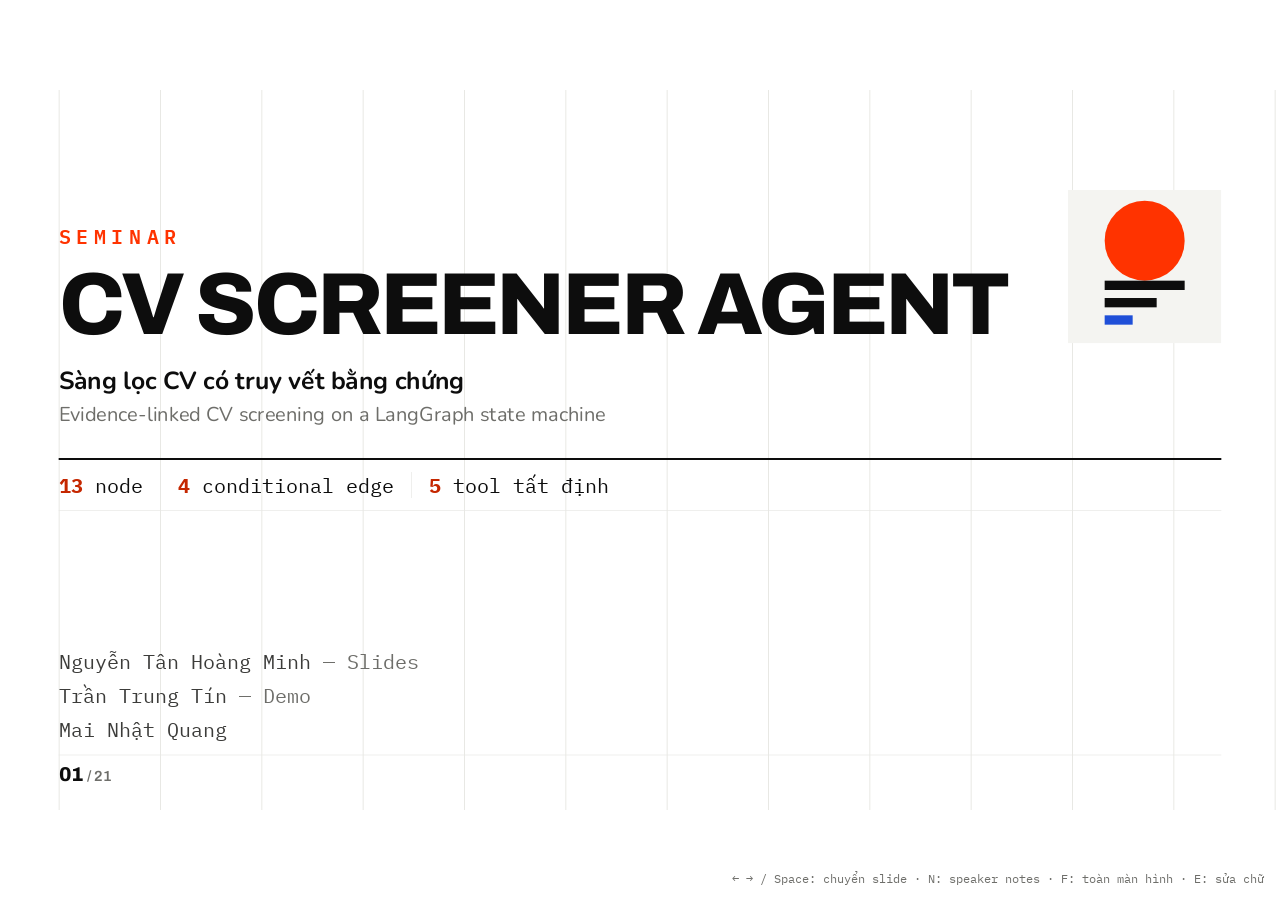
==== commit a5e4772b: "docs: rebuild the deck as a talk, not a handout Measured against the seminar guideline the deck fail" ====
--- a/docs/slides/cv-screener-agent.html
+++ b/docs/slides/cv-screener-agent.html
@@ -207,8 +207,8 @@
    =========================================== */
 .slide-head{position:absolute; top:56px; left:var(--pad-x); right:var(--pad-x);}
 .kicker{
-    font-family:var(--font-mono); font-size:19px; font-weight:600;
-    letter-spacing:.16em; text-transform:uppercase; color:var(--red);
+    font-family:var(--font-mono); font-size:30px; font-weight:600;
+    letter-spacing:.14em; text-transform:uppercase; color:var(--red);
     display:flex; gap:18px; align-items:center;
 }
 .kicker .bar{display:inline-block; width:56px; height:6px; background:var(--red);}
@@ -237,8 +237,8 @@
     line-height:1.45; max-width:1500px;
 }
 .src b{color:var(--ink-2); font-weight:600;}
-.pageno{font-family:var(--font-display); font-weight:800; font-size:26px; color:var(--ink);}
-.pageno span{color:var(--ink-3); font-weight:600; font-size:18px;}
+.pageno{font-family:var(--font-display); font-weight:800; font-size:30px; color:var(--ink);}
+.pageno span{color:var(--ink-3); font-weight:600; font-size:22px;}
 
 /* Slide ngắt nhịp: chỉ một chữ, căn giữa sân khấu */
 .word-only{
@@ -359,7 +359,7 @@
 .title-slide{background:var(--slide-bg);}
 .title-slide .block{position:absolute; left:var(--pad-x); top:196px; right:var(--pad-x);}
 .t-eyebrow{
-    font-family:var(--font-mono); font-size:22px; letter-spacing:.3em; text-transform:uppercase;
+    font-family:var(--font-mono); font-size:30px; letter-spacing:.28em; text-transform:uppercase;
     color:var(--red); font-weight:600;
 }
 .t-main{
@@ -367,21 +367,21 @@
     letter-spacing:-0.035em; color:var(--ink); margin-top:20px;
 }
 .t-sub{font-family:var(--font-body); font-weight:700; font-size:37px; color:var(--ink); margin-top:28px;}
-.t-sub-en{font-family:var(--font-body); font-weight:400; font-size:27px; color:var(--ink-3); margin-top:6px;}
+.t-sub-en{font-family:var(--font-body); font-weight:400; font-size:30px; color:var(--ink-3); margin-top:6px;}
 .t-anchor{
     margin-top:44px; border-top:3px solid var(--ink); border-bottom:1px solid var(--grid);
     padding:18px 0; display:flex; gap:0; flex-wrap:wrap;
 }
 .t-anchor div{
-    font-family:var(--font-mono); font-size:21px; color:var(--ink); padding:0 26px;
+    font-family:var(--font-mono); font-size:30px; color:var(--ink); padding:0 26px;
     border-left:1px solid var(--grid);
 }
 .t-anchor div:first-child{padding-left:0; border-left:0;}
 .t-anchor b{color:var(--red-deep);}
 .t-by{
     position:absolute; left:var(--pad-x); bottom:96px;
-    font-family:var(--font-mono); font-size:20px; color:var(--ink-2);
-    line-height:1.75;
+    font-family:var(--font-mono); font-size:30px; color:var(--ink-2);
+    line-height:1.7;
 }
 .t-by i{font-style:normal; color:var(--ink-3);}
 .t-mark{position:absolute; right:88px; top:150px; width:230px; height:230px;}
@@ -464,6 +464,132 @@
 .state-line em{font-style:normal; color:var(--red-deep); font-weight:600;}
 
 /* ===========================================
+   7b. SLIDE ĐỨNG NÓI — thang chữ lớn
+   Quy đổi: sân khấu 1920px = khổ slide 13,33in = 960pt, nên pt = px / 2.
+   Sàn tuyệt đối cho mọi chữ nhìn thấy được: 30px = 15pt.
+   =========================================== */
+
+/* Ý chính: 44px = 22pt. Dòng phụ bên dưới mỗi ý: 30px = 15pt. */
+ul.big{list-style:none;}
+ul.big li{
+    font-family:var(--font-body); font-size:44px; line-height:1.26; color:var(--ink);
+    padding-left:58px; position:relative; margin-bottom:34px;
+}
+ul.big li:last-child{margin-bottom:0;}
+ul.big li::before{
+    content:""; position:absolute; left:0; top:15px;
+    width:26px; height:26px; background:var(--red);
+}
+ul.big li b{font-weight:800;}
+ul.big li code{font-family:var(--font-mono); font-size:.86em; background:var(--panel); padding:2px 10px;}
+ul.big li i{
+    display:block; font-style:normal; font-size:30px; line-height:1.3;
+    color:var(--ink-3); margin-top:9px;
+}
+
+/* Mục lục lặp lại trước mỗi phần — phần sắp nói được tô sáng. */
+.toc{list-style:none; counter-reset:t; margin-top:26px;}
+.toc li{
+    counter-increment:t; position:relative; padding:26px 0 26px 104px;
+    border-bottom:1px solid var(--grid);
+    font-family:var(--font-display); font-weight:700; font-size:48px; line-height:1.14;
+    color:#bcbcb6;
+}
+.toc li::before{
+    content:"0" counter(t); position:absolute; left:0; top:32px;
+    font-family:var(--font-mono); font-weight:600; font-size:30px; color:#cfcfc9;
+}
+.toc li span{
+    display:block; font-family:var(--font-body); font-weight:400; font-size:30px;
+    color:#c6c6c0; margin-top:8px;
+}
+.toc li.on{color:var(--ink);}
+.toc li.on::before{color:var(--red);}
+.toc li.on span{color:var(--ink-3);}
+.toc li.on::after{
+    content:""; position:absolute; left:-68px; top:52px; width:44px; height:9px;
+    background:var(--red);
+}
+
+/* Một con số lớn, không bảng. */
+.stat-row{display:flex; align-items:flex-end; gap:64px;}
+.stat{flex:none;}
+.stat .v{
+    font-family:var(--font-display); font-weight:800; font-size:168px; line-height:0.86;
+    letter-spacing:-0.035em; color:var(--red);
+}
+.stat.mute .v{color:#b8b8b2;}
+.stat .lab{
+    font-family:var(--font-mono); font-size:30px; color:var(--ink-2); margin-top:18px;
+}
+.stat .lab b{color:var(--ink); font-weight:600;}
+.vs-mark{
+    font-family:var(--font-body); font-size:40px; color:var(--ink-3);
+    padding-bottom:78px; flex:none;
+}
+
+/* Ba thẻ ngang — dùng cho ba điều luật đòi, ba khối logic. */
+.cards{display:flex; gap:34px;}
+.cards .c{flex:1; border-top:9px solid var(--ink); padding-top:26px;}
+.cards .c.accent{border-top-color:var(--red);}
+.cards .c .k{
+    font-family:var(--font-mono); font-size:30px; letter-spacing:.08em; text-transform:uppercase;
+    color:var(--red); font-weight:600;
+}
+.cards .c h3{
+    font-family:var(--font-display); font-weight:800; font-size:44px; line-height:1.08;
+    color:var(--ink); margin-top:12px;
+}
+.cards .c p{
+    font-family:var(--font-body); font-size:30px; line-height:1.3; color:var(--ink-2); margin-top:14px;
+}
+
+/* Chuỗi khối nằm ngang — sơ đồ tối giản thay cho graph 13 node. */
+.flow{display:flex; align-items:stretch;}
+.flow .b{
+    flex:1; border:4px solid var(--ink); display:grid; place-items:center; text-align:center;
+    padding:34px 12px; font-family:var(--font-mono); font-size:30px; color:var(--ink);
+}
+.flow .b.on{border-color:var(--red); background:#fff3ef;}
+.flow .ar{
+    flex:none; width:58px; display:grid; place-items:center;
+    font-size:38px; color:var(--ink-3);
+}
+
+/* Thanh ngang có nhãn — lưu lượng nhánh, điểm trung vị. */
+.bars{display:flex; flex-direction:column; gap:26px;}
+.bars .r{display:flex; align-items:center; gap:26px;}
+.bars .r .n{
+    flex:none; width:430px; font-family:var(--font-mono); font-size:30px; color:var(--ink);
+    text-align:right;
+}
+.bars .r .t{flex:1; height:52px; background:var(--panel-2); position:relative;}
+.bars .r .t i{display:block; height:100%; background:var(--ink);}
+.bars .r.hot .t i{background:var(--red);}
+.bars .r .v{
+    flex:none; width:230px; font-family:var(--font-display); font-weight:800; font-size:34px;
+    color:var(--ink);
+}
+
+/* Câu chốt cỡ lớn cuối slide. */
+.kicker-line{
+    font-family:var(--font-body); font-weight:700; font-size:36px; line-height:1.28;
+    color:var(--ink); border-left:10px solid var(--red); padding-left:26px;
+}
+.kicker-line em{font-style:normal; color:var(--red-deep);}
+
+/* Slide cảm ơn. */
+.thanks{
+    position:absolute; inset:0; display:flex; flex-direction:column;
+    align-items:center; justify-content:center; text-align:center; gap:26px;
+}
+.thanks h2{
+    font-family:var(--font-display); font-weight:800; font-size:92px; line-height:1.04;
+    letter-spacing:-0.025em; color:var(--ink); max-width:1500px;
+}
+.thanks p{font-family:var(--font-body); font-size:40px; color:var(--ink-3);}
+
+/* ===========================================
    8. ANIMATION — một lượt reveal khi vào slide
    =========================================== */
 .reveal{opacity:0; transform:translateY(24px);
@@ -511,9 +637,6 @@
 <div class="deck-viewport">
 <main class="deck-stage" id="deckStage">
 
-<!-- ======================================================================
-     SLIDE 1 — TRANG BÌA
-     ====================================================================== -->
 <section class="slide title-slide active" aria-label="Trang bìa">
     <svg class="t-mark" viewBox="0 0 230 230" aria-hidden="true">
         <rect x="0" y="0" width="230" height="230" fill="#f4f4f1"/>
@@ -542,7 +665,7 @@
     </div>
 
     <div class="slide-foot">
-        <div class="pageno">01<span> / 11</span></div>
+        <div class="pageno">01<span> / 21</span></div>
     </div>
 
     <div class="notes">
@@ -551,46 +674,54 @@
     </div>
 </section>
 
-<!-- ======================================================================
-     SLIDE 2 — BỐI CẢNH 1/3: LUẬT
-     ====================================================================== -->
-<section class="slide" aria-label="Bối cảnh 1/3 — quy định">
-    <div class="slide-head">
-        <div class="kicker"><span class="bar"></span>Bối cảnh</div>
+<!-- ====== SLIDE 2 ====== -->
+<section class="slide" aria-label="Mục lục — phần 1">
+    <div class="slide-head">
+        <div class="kicker"><span class="bar"></span>Mục lục</div>
+        <h2 class="vn">Mở đầu</h2>
+        <div class="head-rule"></div>
+    </div>
+
+    <div class="slide-body">
+        <ul class="toc reveal">
+                <li class="on">Mở đầu<span>Vì sao bài toán này cần một agent</span></li>
+                <li>Phương pháp<span>Hệ thống đã dựng</span></li>
+                <li>Kết quả<span>Đo được những gì</span></li>
+                <li>Kết luận<span>Mang về được những gì</span></li>
+        </ul>
+    </div>
+
+    <div class="slide-foot">
+        <div class="pageno">02<span> / 21</span></div>
+    </div>
+    <div class="notes">
+        <p>Bốn phần, 20–25 phút. Mỗi lần quay lại slide này là một lần người nghe biết mình đang ở đâu — dừng 2–3 giây, không đọc lại cả mục lục.</p>
+    </div>
+</section>
+
+<!-- ====== SLIDE 3 ====== -->
+<section class="slide" aria-label="Luật xếp vào nhóm nguy cơ cao">
+    <div class="slide-head">
+        <div class="kicker"><span class="bar"></span>Mở đầu · 1 / 4</div>
         <h2 class="vn">Luật đã xếp việc này vào nhóm nguy cơ cao</h2>
-        <div class="en">Regulation already classes this as high-risk</div>
-        <div class="head-rule"></div>
-    </div>
-
-    <div class="slide-body">
-        <div class="row">
-            <div class="col" style="flex:1.12;">
-                <div class="quote-block reveal" style="font-size:30px; padding:34px 38px;">
-                    <span style="display:block; font-family:var(--font-mono); font-size:17px; font-weight:600; letter-spacing:.04em; text-transform:uppercase; color:var(--ink-3); margin-bottom:14px;">Annex III liệt kê các hệ thống AI "high-risk". Mục 4 — Employment:</span>
-                    “(a) AI systems intended to be used for the recruitment or selection of natural
-                    persons, notably to place targeted job advertisements, to analyse and filter job
-                    applications, and to evaluate candidates;”
-                    <span class="cite">EU AI Act (Regulation 2024/1689) — Annex III, Point 4(a) &#183; hiệu lực 01/08/2024, nghĩa vụ high-risk áp dụng từ 02/08/2026</span>
-                </div>
-            </div>
-            <div class="col reveal" style="flex:0.88;">
-                <div class="two-col-head">High-Risk thì <span>bắt buộc</span></div>
-                <ul class="points" style="margin-top:22px;">
-                    <li style="font-size:31px; margin-bottom:30px;"><b>Article 12</b> — ghi nhật ký, truy vết</li>
-                    <li style="font-size:31px; margin-bottom:30px;"><b>Article 13</b> — minh bạch, giải trình được</li>
-                    <li style="font-size:31px; margin-bottom:0;"><b>Article 14</b> — giám sát của con người</li>
-                </ul>
-            </div>
-        </div>
-        <div class="warn-line reveal" style="margin-top:74px; font-size:30px; padding:22px 28px;">
-            Một lần gọi LLM chấm điểm là <em>hộp đen</em>: không có điều nào trong ba.
-        </div>
-    </div>
-
-    <div class="slide-foot">
-        <div class="pageno">02<span> / 11</span></div>
-    </div>
-
+        <div class="head-rule"></div>
+    </div>
+
+    <div class="slide-body">
+        <div class="quote-block reveal" style="font-size:36px; line-height:1.36; padding:34px 40px;">
+            “AI systems intended to be used for the <b>recruitment or selection</b> of natural persons,
+            notably to <b>analyse and filter job applications</b>, and to evaluate candidates”
+            <span class="cite" style="font-size:30px; margin-top:20px;">EU AI Act (Regulation 2024/1689) — Annex III, Point 4(a)</span>
+        </div>
+
+        <div class="kicker-line reveal" style="margin-top:44px;">
+            Sàng lọc CV bằng AI rơi vào <em>đúng mục này</em> — không phải một lựa chọn kỹ thuật, mà là một phân loại pháp lý.
+        </div>
+    </div>
+
+    <div class="slide-foot">
+        <div class="pageno">03<span> / 21</span></div>
+    </div>
     <div class="notes">
         <p>Đây là lập luận về <b>lớp hệ thống</b> mà Annex III 4(a) xếp vào, không phải tuyên bố đã tuân thủ. Rơi vào lớp đó thì Article 12, 13, 14 là yêu cầu bắt buộc chứ không phải tính năng tùy chọn.</p>
         <p><b>Phản biện dễ nhất — "đã làm conformity assessment chưa?"</b> Chưa. Đây là demo nghiên cứu. Đóng góp của chúng tôi là chỉ ra <b>một cách đo được</b> cho yêu cầu truy vết: evidence coverage E1.</p>
@@ -598,98 +729,87 @@
     </div>
 </section>
 
-<!-- ======================================================================
-     SLIDE 3 — Ý TƯỞNG: TỪ YÊU CẦU BẮT BUỘC ĐẾN MỘT AGENT
-     ====================================================================== -->
-<section class="slide" aria-label="Ý tưởng — từ yêu cầu bắt buộc đến một agent">
-    <div class="slide-head">
-        <div class="kicker"><span class="bar"></span>Ý tưởng</div>
-        <h2 class="vn">Từ một yêu cầu bắt buộc đến ý tưởng một agent</h2>
-        <div class="en">From a legal requirement to the idea of an agent</div>
-        <div class="head-rule"></div>
-    </div>
-
-    <div class="slide-body">
-        <figure class="asset-slot reveal" data-asset="01-blackbox-vs-agent.png">
-            <svg viewBox="0 0 1560 372" role="img" aria-label="Một lần gọi LLM so với sàng lọc tách thành chuỗi bước quan sát được">
-                <defs>
-                    <marker id="a-i" viewBox="0 0 10 10" refX="9.5" refY="5" markerWidth="6" markerHeight="6" orient="auto-start-reverse">
-                        <path d="M0,0 L10,5 L0,10 z" fill="#0d0d0d"/></marker>
-                </defs>
-
-                <!-- ============ A · MỘT LẦN GỌI LLM ============ -->
-                <text x="0" y="16" font-family="'Archivo',sans-serif" font-weight="800" font-size="16" fill="#0d0d0d" letter-spacing="1">A · HÔM NAY: MỘT LẦN GỌI LLM</text>
-                <rect x="0" y="36" width="230" height="66" fill="#fff" stroke="#0d0d0d" stroke-width="2.5"/>
-                <text x="115" y="76" font-family="'Nunito',sans-serif" font-size="20" fill="#0d0d0d" text-anchor="middle">CV + JD</text>
-                <line x1="240" y1="69" x2="292" y2="69" stroke="#0d0d0d" stroke-width="2.5" marker-end="url(#a-i)"/>
-                <rect x="300" y="36" width="560" height="66" fill="#0d0d0d"/>
-                <text x="580" y="76" font-family="'Archivo',sans-serif" font-weight="800" font-size="22" fill="#ffffff" text-anchor="middle">HỘP ĐEN</text>
-                <line x1="870" y1="69" x2="922" y2="69" stroke="#0d0d0d" stroke-width="2.5" marker-end="url(#a-i)"/>
-                <rect x="930" y="36" width="230" height="66" fill="#fff" stroke="#0d0d0d" stroke-width="2.5"/>
-                <text x="1045" y="76" font-family="'Nunito',sans-serif" font-size="20" fill="#0d0d0d" text-anchor="middle">một nhãn</text>
-                <text x="1190" y="62" font-family="'Nunito',sans-serif" font-size="19" fill="#c52700">✕ không nhật ký từng bước</text>
-                <text x="1190" y="88" font-family="'Nunito',sans-serif" font-size="19" fill="#c52700">✕ không trích dẫn, không chỗ can thiệp</text>
-
-                <line x1="0" y1="140" x2="1560" y2="140" stroke="#e8e8e4" stroke-width="2"/>
-
-                <!-- ============ B · TÁCH THÀNH CHUỖI BƯỚC ============ -->
-                <text x="0" y="184" font-family="'Archivo',sans-serif" font-weight="800" font-size="16" fill="#ff3300" letter-spacing="1">B · Ý TƯỞNG: TÁCH THÀNH CHUỖI BƯỚC QUAN SÁT ĐƯỢC</text>
-                <rect x="0" y="206" width="190" height="66" fill="#fff" stroke="#0d0d0d" stroke-width="2.5"/>
-                <text x="95" y="246" font-family="'Nunito',sans-serif" font-size="20" fill="#0d0d0d" text-anchor="middle">CV + JD</text>
-                <line x1="200" y1="239" x2="240" y2="239" stroke="#0d0d0d" stroke-width="2.5" marker-end="url(#a-i)"/>
-
-                <rect x="248" y="206" width="160" height="66" fill="#fff1ec" stroke="#ff3300" stroke-width="2.5"/>
-                <text x="328" y="246" font-family="'Nunito',sans-serif" font-size="20" fill="#0d0d0d" text-anchor="middle">bước 1</text>
-                <line x1="418" y1="239" x2="458" y2="239" stroke="#ff3300" stroke-width="2.5" marker-end="url(#a-i)"/>
-                <rect x="466" y="206" width="160" height="66" fill="#fff1ec" stroke="#ff3300" stroke-width="2.5"/>
-                <text x="546" y="246" font-family="'Nunito',sans-serif" font-size="20" fill="#0d0d0d" text-anchor="middle">bước 2</text>
-                <line x1="636" y1="239" x2="676" y2="239" stroke="#ff3300" stroke-width="2.5" marker-end="url(#a-i)"/>
-                <rect x="684" y="206" width="160" height="66" fill="#fff1ec" stroke="#ff3300" stroke-width="2.5"/>
-                <text x="764" y="246" font-family="'Nunito',sans-serif" font-size="20" fill="#0d0d0d" text-anchor="middle">bước 3</text>
-                <text x="878" y="248" font-family="'Nunito',sans-serif" font-size="24" fill="#6e6e6a">…</text>
-                <line x1="900" y1="239" x2="940" y2="239" stroke="#ff3300" stroke-width="2.5" marker-end="url(#a-i)"/>
-                <rect x="948" y="206" width="212" height="66" fill="#fff1ec" stroke="#ff3300" stroke-width="2.5"/>
-                <text x="1054" y="246" font-family="'Nunito',sans-serif" font-size="20" fill="#0d0d0d" text-anchor="middle">bước n</text>
-                <line x1="1170" y1="239" x2="1210" y2="239" stroke="#0d0d0d" stroke-width="2.5" marker-end="url(#a-i)"/>
-                <rect x="1218" y="206" width="342" height="66" fill="#0d0d0d"/>
-                <text x="1389" y="246" font-family="'Nunito',sans-serif" font-size="20" fill="#ffffff" text-anchor="middle">nhãn + scorecard có trích dẫn</text>
-
-                <!-- vạch log dưới mỗi bước -->
-                <g stroke="#ff3300" stroke-width="2">
-                    <line x1="328" y1="280" x2="328" y2="302"/>
-                    <line x1="546" y1="280" x2="546" y2="302"/>
-                    <line x1="764" y1="280" x2="764" y2="302"/>
-                    <line x1="1054" y1="280" x2="1054" y2="302"/>
-                </g>
-                <line x1="248" y1="302" x2="1160" y2="302" stroke="#ff3300" stroke-width="2"/>
-                <text x="248" y="330" font-family="'Nunito',sans-serif" font-size="19" fill="#0d0d0d">mỗi bước ghi lại: vào gì · ra gì · rẽ theo nhánh nào</text>
-                <text x="0" y="364" font-family="'Nunito',sans-serif" font-size="19" fill="#6e6e6a">Giải trình được là hệ quả của việc tách bước, không phải của việc chọn model tốt hơn.</text>
-            </svg>
-            <figcaption>Ý tưởng ở mức khái niệm — kiến trúc thật ở slide 4</figcaption>
-        </figure>
-
-        <div class="row reveal" style="margin-top:22px; gap:34px;">
-            <div class="col" style="flex:1.05;">
-                <ul class="points">
-                    <li style="font-size:24px;">Art. 12–14 đòi <b>nhật ký, giải trình, chỗ cho con người</b> can thiệp</li>
-                    <li style="font-size:24px;">Muốn giải trình thì quyết định phải <b>tách thành bước quan sát được</b></li>
-                    <li style="font-size:24px;">Mỗi điểm phải chỉ ra được <b>câu chữ trong CV</b> đã sinh ra nó</li>
-                </ul>
+<!-- ====== SLIDE 4 ====== -->
+<section class="slide" aria-label="Ba nghĩa vụ bắt buộc">
+    <div class="slide-head">
+        <div class="kicker"><span class="bar"></span>Mở đầu · 1 / 4</div>
+        <h2 class="vn">High-risk thì ba điều này là bắt buộc</h2>
+        <div class="head-rule"></div>
+    </div>
+
+    <div class="slide-body">
+        <div class="cards reveal">
+            <div class="c">
+                <div class="k">Article 12</div>
+                <h3>Nhật ký</h3>
+                <p>Ghi lại từng bước, truy ngược được</p>
             </div>
-            <div class="col" style="flex:0.95;">
-                <div class="callout" style="font-size:22px;">
-                    <span class="lbl">Hai mục tiêu sẽ được kiểm chứng</span>
-                    <b>E1</b> — mọi điểm số truy ngược được về câu chữ trong CV.<br>
-                    <b>E2</b> — agent nhiều bước <b>hơn gì</b> một lần gọi LLM, bằng số đo.
-                </div>
+            <div class="c">
+                <div class="k">Article 13</div>
+                <h3>Giải trình</h3>
+                <p>Nói được vì sao ra kết quả đó</p>
             </div>
-        </div>
-    </div>
-
-    <div class="slide-foot">
-        <div class="pageno">03<span> / 11</span></div>
-    </div>
-
+            <div class="c">
+                <div class="k">Article 14</div>
+                <h3>Giám sát</h3>
+                <p>Con người có chỗ can thiệp</p>
+            </div>
+        </div>
+
+        <div class="kicker-line reveal" style="margin-top:80px;">
+            Một lần gọi LLM chấm điểm: <em>không có điều nào trong ba</em>.
+        </div>
+    </div>
+
+    <div class="slide-foot">
+        <div class="pageno">04<span> / 21</span></div>
+    </div>
+    <div class="notes">
+        <p>Đây là lập luận về <b>lớp hệ thống</b> mà Annex III 4(a) xếp vào, không phải tuyên bố đã tuân thủ. Rơi vào lớp đó thì Article 12, 13, 14 là yêu cầu bắt buộc chứ không phải tính năng tùy chọn.</p>
+        <p><b>Phản biện dễ nhất — "đã làm conformity assessment chưa?"</b> Chưa. Đây là demo nghiên cứu. Đóng góp của chúng tôi là chỉ ra <b>một cách đo được</b> cho yêu cầu truy vết: evidence coverage E1.</p>
+        <p>Một lần gọi LLM không ghi được nhật ký từng bước (Art. 12), không giải trình được vì sao ra điểm đó (Art. 13), và không cho người giám sát chỗ nào để can thiệp (Art. 14).</p>
+    </div>
+</section>
+
+<!-- ====== SLIDE 5 ====== -->
+<section class="slide" aria-label="Hộp đen so với chuỗi bước quan sát được">
+    <div class="slide-head">
+        <div class="kicker"><span class="bar"></span>Mở đầu · 1 / 4</div>
+        <h2 class="vn">Hộp đen, và cái thay thế nó</h2>
+        <div class="head-rule"></div>
+    </div>
+
+    <div class="slide-body">
+        <div class="two-col-head reveal" style="font-size:30px;">Hôm nay <span>/ một lần gọi LLM</span></div>
+        <div class="flow reveal" style="margin-bottom:56px;">
+            <div class="b">CV + JD</div>
+            <div class="ar">&#8594;</div>
+            <div class="b" style="flex:2; background:var(--ink); color:#fff; border-color:var(--ink);">HỘP ĐEN</div>
+            <div class="ar">&#8594;</div>
+            <div class="b">một nhãn</div>
+        </div>
+
+        <div class="two-col-head reveal" style="font-size:30px;">Ý tưởng <span>/ tách thành chuỗi bước</span></div>
+        <div class="flow reveal">
+            <div class="b">CV + JD</div>
+            <div class="ar">&#8594;</div>
+            <div class="b on">bước 1</div>
+            <div class="ar">&#8594;</div>
+            <div class="b on">bước 2</div>
+            <div class="ar">&#8594;</div>
+            <div class="b on">bước n</div>
+            <div class="ar">&#8594;</div>
+            <div class="b" style="flex:1.6;">nhãn + bằng chứng</div>
+        </div>
+
+        <div class="kicker-line reveal" style="margin-top:56px;">
+            Mỗi bước là một chỗ <em>ghi được, đọc được, can thiệp được</em>.
+        </div>
+    </div>
+
+    <div class="slide-foot">
+        <div class="pageno">05<span> / 21</span></div>
+    </div>
     <div class="notes">
         <p>Đây là bản lề giữa bối cảnh và hệ thống: tôi <b>chưa</b> nói kiến trúc, chỉ nói ý tưởng rút ra từ slide 2. Nếu luật đòi nhật ký, giải trình và giám sát, thì một lần gọi LLM không đáp ứng được — không phải vì model yếu, mà vì <b>không có bước nào để mà ghi lại</b>. Giải trình được là hệ quả của việc tách bước.</p>
         <p>“bước 1, 2, 3, n” ở đây cố ý để trống tên. Tên thật, số lượng thật và lưu lượng thật của từng nhánh nằm ở slide 4 — và tôi sẽ đo từng nhánh một, chứ không vẽ cho đẹp.</p>
@@ -698,137 +818,100 @@
     </div>
 </section>
 
-<!-- ======================================================================
-     SLIDE 4 — KIẾN TRÚC: GRAPH THẬT (nằm ngang, không số đo)
-     ====================================================================== -->
-<section class="slide" aria-label="Kiến trúc — state graph">
-    <div class="slide-head">
-        <div class="kicker"><span class="bar"></span>Kiến trúc 1 / 2</div>
-        <h2 class="vn">Cái graph thật, đúng như đã dựng</h2>
-        <div class="en">The state graph, as built</div>
-        <div class="head-rule"></div>
-    </div>
-
-    <div class="slide-body">
-        <figure class="asset-slot reveal" data-asset="02-graph-13-nodes.png">
-            <svg viewBox="0 0 1700 600" role="img" aria-label="Graph 13 node nằm ngang, bốn conditional edge có nhãn">
-                <defs>
-                    <marker id="g-dk" viewBox="0 0 10 10" refX="9.5" refY="5" markerWidth="6" markerHeight="6" orient="auto-start-reverse">
-                        <path d="M0,0 L10,5 L0,10 z" fill="#0d0d0d"/></marker>
-                    <marker id="g-bl" viewBox="0 0 10 10" refX="9.5" refY="5" markerWidth="6" markerHeight="6" orient="auto-start-reverse">
-                        <path d="M0,0 L10,5 L0,10 z" fill="#1f4fd8"/></marker>
-                    <marker id="g-rd" viewBox="0 0 10 10" refX="9.5" refY="5" markerWidth="6" markerHeight="6" orient="auto-start-reverse">
-                        <path d="M0,0 L10,5 L0,10 z" fill="#ff3300"/></marker>
-                </defs>
-
-                <!-- ============ CẠNH TUẦN TỰ (liền, đen) ============ -->
-                <g stroke="#0d0d0d" stroke-width="2.5" fill="none">
-                    <line x1="96"   y1="279" x2="128"  y2="279" marker-end="url(#g-dk)"/>
-                    <line x1="218"  y1="279" x2="268"  y2="279" marker-end="url(#g-dk)"/>
-                    <line x1="770"  y1="279" x2="820"  y2="279" marker-end="url(#g-dk)"/>
-                    <line x1="1226" y1="279" x2="1276" y2="279" marker-end="url(#g-dk)"/>
-                    <line x1="1564" y1="279" x2="1608" y2="279" marker-end="url(#g-dk)"/>
-                    <path d="M1394,86 L1523,86 L1523,250" marker-end="url(#g-dk)"/>
-                    <path d="M1647,308 L1647,471" marker-end="url(#g-dk)"/>
-                    <path d="M325,470 L325,505 L1582,505" marker-end="url(#g-dk)"/>
-                    <path d="M912,470 L912,505" />
-                </g>
-
-                <!-- ============ CONDITIONAL EDGE (đứt, xanh) ============ -->
-                <g stroke="#1f4fd8" stroke-width="2.5" fill="none" stroke-dasharray="8 5">
-                    <line x1="348" y1="279" x2="458"  y2="279" marker-end="url(#g-bl)"/>
-                    <line x1="558" y1="279" x2="632"  y2="279" marker-end="url(#g-bl)"/>
-                    <line x1="996" y1="279" x2="1060" y2="279" marker-end="url(#g-bl)"/>
-                    <line x1="1394" y1="279" x2="1474" y2="279" marker-end="url(#g-bl)"/>
-                    <path d="M512,250 L512,120" marker-end="url(#g-bl)"/>
-                    <path d="M1339,250 L1339,120" marker-end="url(#g-bl)"/>
-                    <path d="M558,86 L600,86 L600,196 L705,196 L705,250" marker-end="url(#g-bl)"/>
-                    <path d="M440,60 C436,20 512,20 508,56" marker-end="url(#g-bl)"/>
-                </g>
-
-                <!-- ============ NHÁNH THOÁT SỚM (đứt, đỏ) ============ -->
-                <g stroke="#ff3300" stroke-width="2.5" fill="none" stroke-dasharray="8 5">
-                    <path d="M312,308 L312,410" marker-end="url(#g-rd)"/>
-                    <path d="M912,308 L912,410" marker-end="url(#g-rd)"/>
-                </g>
-
-                <!-- ============ NHÃN CẠNH ============ -->
-                <g font-family="'Nunito',sans-serif" font-size="16" font-weight="700">
-                    <text x="403" y="266" fill="#1f4fd8" text-anchor="middle">Sạch / Hợp lệ</text>
-                    <text x="595" y="266" fill="#1f4fd8" text-anchor="middle">Hợp lệ</text>
-                    <text x="1028" y="266" fill="#1f4fd8" text-anchor="middle">Đạt</text>
-                    <text x="1434" y="266" fill="#1f4fd8" text-anchor="middle">Rõ ràng</text>
-                    <text x="498" y="182" fill="#1f4fd8" text-anchor="end">Thiếu date</text>
-                    <text x="1325" y="182" fill="#1f4fd8" text-anchor="end">Vùng xám</text>
-                    <text x="324" y="368" fill="#ff3300">Bẩn / Injection</text>
-                    <text x="924" y="368" fill="#ff3300">Thiếu Must-Have</text>
-                    <text x="474" y="26" fill="#1f4fd8" text-anchor="middle">Lặp lại · tối đa 2 lần</text>
-                </g>
-
-                <!-- ============ NODE: hàng trên ============ -->
-                <g>
-                    <rect x="440" y="56" width="118" height="54" rx="8" fill="#eaf0fd" stroke="#1f4fd8" stroke-width="2.5"/>
-                    <text class="svg-node" x="499" y="89" font-size="17" text-anchor="middle">repair</text>
-                    <rect x="1262" y="56" width="164" height="54" rx="8" fill="#eaf0fd" stroke="#1f4fd8" stroke-width="2.5"/>
-                    <text class="svg-node" x="1344" y="89" font-size="17" text-anchor="middle">deep_review</text>
-                </g>
-
-                <!-- ============ NODE: spine ============ -->
-                <g>
-                    <rect x="10"   y="252" width="86"  height="54" rx="27" fill="#0d0d0d"/>
-                    <text x="53"   y="285" font-family="'Archivo',sans-serif" font-weight="800" font-size="16" fill="#fff" text-anchor="middle">START</text>
-                    <rect x="128"  y="250" width="90"  height="58" rx="8" fill="#fff" stroke="#0d0d0d" stroke-width="2.5"/>
-                    <text class="svg-node" x="173"  y="286" font-size="17" text-anchor="middle">ingest</text>
-                    <rect x="268"  y="250" width="80"  height="58" rx="8" fill="#fff" stroke="#0d0d0d" stroke-width="2.5"/>
-                    <text class="svg-node" x="308"  y="286" font-size="17" text-anchor="middle">guard</text>
-                    <rect x="458"  y="250" width="100" height="58" rx="8" fill="#fff" stroke="#0d0d0d" stroke-width="2.5"/>
-                    <text class="svg-node" x="508"  y="286" font-size="17" text-anchor="middle">extract</text>
-                    <rect x="632"  y="250" width="138" height="58" rx="8" fill="#fff" stroke="#0d0d0d" stroke-width="2.5"/>
-                    <text class="svg-node" x="701"  y="286" font-size="17" text-anchor="middle">load_rubric</text>
-                    <rect x="820"  y="250" width="176" height="58" rx="8" fill="#fff" stroke="#0d0d0d" stroke-width="2.5"/>
-                    <text class="svg-node" x="908"  y="286" font-size="17" text-anchor="middle">must_have_check</text>
-                    <rect x="1060" y="250" width="166" height="58" rx="8" fill="#fff" stroke="#0d0d0d" stroke-width="2.5"/>
-                    <text class="svg-node" x="1143" y="286" font-size="17" text-anchor="middle">score_criteria</text>
-                    <rect x="1276" y="250" width="118" height="58" rx="8" fill="#fff" stroke="#0d0d0d" stroke-width="2.5"/>
-                    <text class="svg-node" x="1335" y="286" font-size="17" text-anchor="middle">aggregate</text>
-                    <rect x="1474" y="250" width="90"  height="58" rx="8" fill="#fff" stroke="#0d0d0d" stroke-width="2.5"/>
-                    <text class="svg-node" x="1519" y="286" font-size="17" text-anchor="middle">decide</text>
-                    <rect x="1608" y="250" width="78"  height="58" rx="8" fill="#fff" stroke="#0d0d0d" stroke-width="2.5"/>
-                    <text class="svg-node" x="1647" y="286" font-size="17" text-anchor="middle">rank</text>
-                </g>
-
-                <!-- ============ NODE: hàng dưới + END ============ -->
-                <g>
-                    <rect x="248" y="410" width="154" height="54" rx="8" fill="#ffe9e3" stroke="#ff3300" stroke-width="2.5"/>
-                    <text class="svg-node" x="325" y="443" font-size="17" fill="#c52700" text-anchor="middle">quarantine</text>
-                    <rect x="838" y="410" width="148" height="54" rx="8" fill="#ffe9e3" stroke="#ff3300" stroke-width="2.5"/>
-                    <text class="svg-node" x="912" y="443" font-size="17" fill="#c52700" text-anchor="middle">reject_fast</text>
-                    <rect x="1590" y="471" width="96" height="54" rx="27" fill="#0d0d0d"/>
-                    <text x="1638" y="504" font-family="'Archivo',sans-serif" font-weight="800" font-size="16" fill="#fff" text-anchor="middle">END</text>
-                </g>
-
-                <!-- ============ CHÚ GIẢI ============ -->
-                <g>
-                    <rect x="10" y="520" width="900" height="72" fill="none" stroke="#c9c9c4" stroke-width="1.5" stroke-dasharray="6 4"/>
-                    <line x1="30" y1="543" x2="86" y2="543" stroke="#0d0d0d" stroke-width="2.5" marker-end="url(#g-dk)"/>
-                    <text class="svg-lab" x="98" y="548" font-size="16">Luồng tuần tự tiêu chuẩn</text>
-                    <line x1="30" y1="573" x2="86" y2="573" stroke="#1f4fd8" stroke-width="2.5" stroke-dasharray="8 5" marker-end="url(#g-bl)"/>
-                    <text class="svg-lab" x="98" y="578" font-size="16">Luồng điều kiện (conditional edge)</text>
-                    <line x1="470" y1="543" x2="526" y2="543" stroke="#ff3300" stroke-width="2.5" stroke-dasharray="8 5" marker-end="url(#g-rd)"/>
-                    <text class="svg-lab" x="538" y="548" font-size="16">Nhánh thoát sớm (đến END)</text>
-                    <path d="M470,578 C466,562 522,562 518,574" fill="none" stroke="#1f4fd8" stroke-width="2.5" stroke-dasharray="8 5" marker-end="url(#g-bl)"/>
-                    <text class="svg-lab" x="538" y="578" font-size="16">Vòng lặp có giới hạn (self-loop)</text>
-                </g>
-                <text class="svg-lab" x="940" y="548" font-size="17" fill="#0d0d0d"><tspan font-weight="700">13 node</tspan> · <tspan font-weight="700">4 conditional edge</tspan></text>
-                <text class="svg-lab" x="940" y="578" font-size="17">State là <tspan font-weight="700" fill="#0d0d0d">MỘT</tspan> pydantic model chảy xuyên graph</text>
-            </svg>
-        </figure>
-    </div>
-
-    <div class="slide-foot">
-        <div class="pageno">04<span> / 11</span></div>
-    </div>
-
+<!-- ====== SLIDE 6 ====== -->
+<section class="slide" aria-label="Hai mục tiêu kiểm chứng">
+    <div class="slide-head">
+        <div class="kicker"><span class="bar"></span>Mở đầu · 1 / 4</div>
+        <h2 class="vn">Hai mục tiêu, sẽ trả lời bằng số</h2>
+        <div class="head-rule"></div>
+    </div>
+
+    <div class="slide-body">
+        <div class="cards reveal">
+            <div class="c accent" style="flex:1;">
+                <div class="k">Mục tiêu E1</div>
+                <h3>Mọi điểm số truy được<br>về câu chữ trong CV</h3>
+                <p>Không có câu trích thì không có điểm</p>
+            </div>
+            <div class="c accent" style="flex:1;">
+                <div class="k">Mục tiêu E2</div>
+                <h3>Agent nhiều bước<br>hơn gì một lần gọi LLM</h3>
+                <p>So với ba baseline, bằng số đo</p>
+            </div>
+        </div>
+
+        <div class="kicker-line reveal" style="margin-top:80px;">
+            Cả hai đều <em>sẽ được trả lời ở phần Kết quả</em> — kể cả khi câu trả lời là không đạt.
+        </div>
+    </div>
+
+    <div class="slide-foot">
+        <div class="pageno">06<span> / 21</span></div>
+    </div>
+    <div class="notes">
+        <p>Đây là bản lề giữa bối cảnh và hệ thống: tôi <b>chưa</b> nói kiến trúc, chỉ nói ý tưởng rút ra từ slide 2. Nếu luật đòi nhật ký, giải trình và giám sát, thì một lần gọi LLM không đáp ứng được — không phải vì model yếu, mà vì <b>không có bước nào để mà ghi lại</b>. Giải trình được là hệ quả của việc tách bước.</p>
+        <p>“bước 1, 2, 3, n” ở đây cố ý để trống tên. Tên thật, số lượng thật và lưu lượng thật của từng nhánh nằm ở slide 4 — và tôi sẽ đo từng nhánh một, chứ không vẽ cho đẹp.</p>
+        <p><b>Phản biện dễ nhất:</b> “Tách bước thì tốn token hơn, được gì?” Đó đúng là câu hỏi E2 đặt ra, và tôi trả lời bằng số ở slide 8: hơn baseline mạnh nhất +0.04 macro-F1 với 2,5 lần token — tức là <b>không</b> thắng ở độ chính xác. Phần thắng nằm ở cột evidence coverage: 0.439 so với 0.000.</p>
+        <p>Nếu được hỏi vì sao không còn slide “bốn điểm nghẽn”: các ràng buộc kỹ thuật của dữ liệu thật (văn bản CV dính chữ, khoảng thời gian chồng lấn) được nói đúng chỗ hơn ở slide 6, nơi đã có tên tool để gắn vào.</p>
+    </div>
+</section>
+
+<!-- ====== SLIDE 7 ====== -->
+<section class="slide" aria-label="Mục lục — phần 2">
+    <div class="slide-head">
+        <div class="kicker"><span class="bar"></span>Mục lục</div>
+        <h2 class="vn">Phương pháp</h2>
+        <div class="head-rule"></div>
+    </div>
+
+    <div class="slide-body">
+        <ul class="toc reveal">
+                <li>Mở đầu<span>Vì sao bài toán này cần một agent</span></li>
+                <li class="on">Phương pháp<span>Hệ thống đã dựng</span></li>
+                <li>Kết quả<span>Đo được những gì</span></li>
+                <li>Kết luận<span>Mang về được những gì</span></li>
+        </ul>
+    </div>
+
+    <div class="slide-foot">
+        <div class="pageno">07<span> / 21</span></div>
+    </div>
+    <div class="notes">
+        <p>Phần này trả lời "hệ thống gồm những gì", không trả lời "nó tốt đến đâu". Số đo nằm ở phần sau.</p>
+    </div>
+</section>
+
+<!-- ====== SLIDE 8 ====== -->
+<section class="slide" aria-label="Toàn cảnh graph">
+    <div class="slide-head">
+        <div class="kicker"><span class="bar"></span>Phương pháp · 2 / 4</div>
+        <h2 class="vn">Năm chặng, chạy trên một state duy nhất</h2>
+        <div class="head-rule"></div>
+    </div>
+
+    <div class="slide-body">
+        <div class="flow reveal">
+            <div class="b">Nhập &amp; kiểm tra</div>
+            <div class="ar">&#8594;</div>
+            <div class="b">Trích xuất</div>
+            <div class="ar">&#8594;</div>
+            <div class="b">Chấm điểm</div>
+            <div class="ar">&#8594;</div>
+            <div class="b">Quyết định</div>
+            <div class="ar">&#8594;</div>
+            <div class="b">Xếp hạng</div>
+        </div>
+
+        <ul class="big reveal" style="margin-top:72px;">
+            <li><b>13 node</b>, <b>4 nhánh điều kiện</b></li>
+            <li>Một state duy nhất chảy xuyên suốt</li>
+            <li>Ba khối logic — <b>ba slide tiếp theo</b></li>
+        </ul>
+    </div>
+
+    <div class="slide-foot">
+        <div class="pageno">08<span> / 21</span></div>
+    </div>
     <div class="notes">
         <p>13 node, không phải 12 — đọc thẳng từ <code>docs/diagrams/graph.mmd</code>, sinh tự động từ chính graph. Bốn conditional edge nằm gọn trong <code>src/graph/routes.py</code>: mỗi hàm là một pure function của state, không gọi tool và không gọi model.</p>
         <p>Chú ý một chỗ dễ vẽ sai: <code>deep_review</code> <b>không</b> đi thẳng tới <code>rank</code> — nó quay về <code>decide</code>, rồi <code>decide → rank</code>. Đúng như <code>graph.mmd</code>.</p>
@@ -836,108 +919,29 @@
         <p>Ngưỡng <code>max_repair_attempts = 2</code>: đo trên dữ liệu thật thì vòng thứ hai chưa bao giờ phải chạy — 12/12 hồ sơ cần repair được sửa ngay vòng đầu (<code>src/graph/routes.py</code>).</p>
     </div>
 </section>
-<!-- ======================================================================
-     SLIDE 5 — KIẾN TRÚC: BA KHỐI LOGIC
-     ====================================================================== -->
-<section class="slide" aria-label="Kiến trúc — ba khối logic">
-    <div class="slide-head">
-        <div class="kicker"><span class="bar"></span>Kiến trúc 2 / 2</div>
-        <h2 class="vn">Cùng graph đó, đọc thành ba khối logic</h2>
-        <div class="en">Three logical layers</div>
-        <div class="head-rule"></div>
-    </div>
-
-    <!-- dải "VÍ DỤ XUYÊN SUỐT" đã bỏ cùng walkthrough —
-         phân bố đều phần trống thay vì để hụt ở đáy -->
-    <div class="slide-body" style="display:flex; flex-direction:column; justify-content:space-between;">
-        <div class="philosophy reveal" style="font-size:29px;">
-            “Đừng bắt LLM làm những gì <span>thuật toán cổ điển</span> làm tốt hơn.”
-        </div>
-
-        <figure class="asset-slot reveal" data-asset="03-architecture-3-layers.png" style="margin-top:16px;">
-            <svg viewBox="0 0 1560 340" role="img" aria-label="13 node nhóm thành ba tầng logic">
-                <defs>
-                    <marker id="a-k3" viewBox="0 0 10 10" refX="9.5" refY="5" markerWidth="6" markerHeight="6" orient="auto-start-reverse">
-                        <path d="M0,0 L10,5 L0,10 z" fill="#0d0d0d"/></marker>
-                </defs>
-
-                <!-- TẦNG 1 -->
-                <g>
-                    <rect x="0" y="0" width="480" height="340" fill="#fff1ec"/>
-                    <rect x="0" y="0" width="480" height="56" fill="#ff3300"/>
-                    <text x="18" y="26" font-family="'Archivo',sans-serif" font-weight="800" font-size="17" fill="#ffffff">1 · TẦNG PHÒNG THỦ &amp; TIỀN XỬ LÝ</text>
-                    <text x="18" y="46" font-family="'Nunito',sans-serif" font-size="15" fill="#ffd9cf">Safety &amp; Ingestion</text>
-                    <rect x="20" y="76" width="205" height="40" fill="#fff" stroke="#0d0d0d" stroke-width="2"/>
-                    <text class="svg-node" x="122" y="102" text-anchor="middle">ingest</text>
-                    <rect x="255" y="76" width="205" height="40" fill="#fff" stroke="#0d0d0d" stroke-width="2"/>
-                    <text class="svg-node" x="357" y="102" text-anchor="middle">guard</text>
-                    <rect x="20" y="126" width="205" height="40" fill="#fff" stroke="#0d0d0d" stroke-width="2"/>
-                    <text class="svg-node" x="122" y="152" text-anchor="middle">quarantine</text>
-                    <rect x="255" y="126" width="205" height="40" fill="#fff" stroke="#0d0d0d" stroke-width="2"/>
-                    <text class="svg-node" x="357" y="152" text-anchor="middle">extract</text>
-                    <rect x="20" y="176" width="205" height="40" fill="#fff" stroke="#0d0d0d" stroke-width="2"/>
-                    <text class="svg-node" x="122" y="202" text-anchor="middle">repair</text>
-                    <text class="svg-lab" x="20" y="262" font-size="18">Guard chấm mỗi CV rủi ro <tspan font-weight="700" fill="#0d0d0d">HIGH</tspan> hoặc <tspan font-weight="700" fill="#0d0d0d">LOW</tspan></text>
-                    <text class="svg-lab" x="20" y="292" font-size="18">HIGH → <tspan font-family="'IBM Plex Mono',monospace">quarantine</tspan> (dừng, không chấm) · LOW → <tspan font-family="'IBM Plex Mono',monospace">extract</tspan></text>
-                    <text class="svg-lab" x="20" y="322" font-size="18">Ngày không parse được → <tspan font-family="'IBM Plex Mono',monospace">repair</tspan>, tối đa 2 vòng</text>
-                </g>
-                <line x1="492" y1="170" x2="528" y2="170" stroke="#0d0d0d" stroke-width="3" marker-end="url(#a-k3)"/>
-
-                <!-- TẦNG 2 -->
-                <g>
-                    <rect x="540" y="0" width="480" height="340" fill="#eef2fd"/>
-                    <rect x="540" y="0" width="480" height="56" fill="#1f4fd8"/>
-                    <text x="558" y="26" font-family="'Archivo',sans-serif" font-weight="800" font-size="17" fill="#ffffff">2 · TẦNG LỌC SỚM &amp; ĐỊNH LƯỢNG</text>
-                    <text x="558" y="46" font-family="'Nunito',sans-serif" font-size="15" fill="#cdd9fa">Fast-Gating &amp; Deterministic Scoring</text>
-                    <rect x="560" y="76" width="205" height="40" fill="#fff" stroke="#0d0d0d" stroke-width="2"/>
-                    <text class="svg-node" x="662" y="102" text-anchor="middle">load_rubric</text>
-                    <rect x="795" y="76" width="205" height="40" fill="#fff" stroke="#0d0d0d" stroke-width="2"/>
-                    <text class="svg-node" x="897" y="102" text-anchor="middle">must_have_check</text>
-                    <rect x="560" y="126" width="205" height="40" fill="#fff" stroke="#0d0d0d" stroke-width="2"/>
-                    <text class="svg-node" x="662" y="152" text-anchor="middle">reject_fast</text>
-                    <text class="svg-lab" x="560" y="262" font-size="18">Thiếu tiêu chí tiên quyết → <tspan font-family="'IBM Plex Mono',monospace">reject_fast</tspan></text>
-                    <text class="svg-lab" x="560" y="292" font-size="18">Nơi <tspan font-weight="700" fill="#0d0d0d">5 tool tất định</tspan> chạy</text>
-                </g>
-                <line x1="1032" y1="170" x2="1068" y2="170" stroke="#0d0d0d" stroke-width="3" marker-end="url(#a-k3)"/>
-
-                <!-- TẦNG 3 -->
-                <g>
-                    <rect x="1080" y="0" width="480" height="340" fill="#f8f3e2"/>
-                    <rect x="1080" y="0" width="480" height="56" fill="#a68200"/>
-                    <text x="1098" y="26" font-family="'Archivo',sans-serif" font-weight="800" font-size="17" fill="#ffffff">3 · TẦNG ĐÁNH GIÁ SÂU &amp; VÙNG XÁM</text>
-                    <text x="1098" y="46" font-family="'Nunito',sans-serif" font-size="15" fill="#f3e6bd">Rubric &amp; Grey-zone Resolution</text>
-                    <rect x="1100" y="76" width="205" height="40" fill="#fff" stroke="#0d0d0d" stroke-width="2"/>
-                    <text class="svg-node" x="1202" y="102" text-anchor="middle">score_criteria</text>
-                    <rect x="1335" y="76" width="205" height="40" fill="#fff" stroke="#0d0d0d" stroke-width="2"/>
-                    <text class="svg-node" x="1437" y="102" text-anchor="middle">aggregate</text>
-                    <rect x="1100" y="126" width="205" height="40" fill="#fff" stroke="#0d0d0d" stroke-width="2"/>
-                    <text class="svg-node" x="1202" y="152" text-anchor="middle">deep_review</text>
-                    <rect x="1335" y="126" width="205" height="40" fill="#fff" stroke="#0d0d0d" stroke-width="2"/>
-                    <text class="svg-node" x="1437" y="152" text-anchor="middle">decide</text>
-                    <rect x="1100" y="176" width="205" height="40" fill="#fff" stroke="#0d0d0d" stroke-width="2"/>
-                    <text class="svg-node" x="1202" y="202" text-anchor="middle">rank</text>
-                    <text class="svg-lab" x="1100" y="262" font-size="18">Điểm rơi giữa hai ngưỡng cắt (Good / Potential / No Fit)</text>
-                    <text class="svg-lab" x="1100" y="292" font-size="18">= <tspan font-weight="700" fill="#0d0d0d">vùng xám</tspan> &#8594; chấm lại một lượt ở <tspan font-family="'IBM Plex Mono',monospace">deep_review</tspan></text>
-                </g>
-            </svg>
-            <figcaption>Cùng 13 node của slide 4, nhóm lại theo trách nhiệm</figcaption>
-        </figure>
-
-        <div class="row reveal" style="margin-top:18px; gap:30px;">
-            <div class="col" style="border-left:7px solid var(--blue); padding-left:16px; font-family:var(--font-body); font-size:22px; line-height:1.32; color:var(--ink-2);">
-                <b style="color:var(--ink);">JD thành dữ liệu, không thành prompt</b> — YAML: tiêu chí + trọng số + <code class="mono">must_have</code> + 2 ngưỡng.
-            </div>
-            <div class="col" style="border-left:7px solid var(--red); padding-left:16px; font-family:var(--font-body); font-size:22px; line-height:1.32; color:var(--ink-2);">
-                <b style="color:var(--ink);">Agent không loại ứng viên.</b> <code class="mono">reject_fast</code> vẫn ghi điểm mọi tiêu chí khác.
-            </div>
-        </div>
-    </div>
-
-
-    <div class="slide-foot">
-        <div class="pageno">05<span> / 11</span></div>
-    </div>
-
+
+<!-- ====== SLIDE 9 ====== -->
+<section class="slide" aria-label="Khối 1 — an toàn và nhập liệu">
+    <div class="slide-head">
+        <div class="kicker"><span class="bar"></span>Phương pháp · 2 / 4</div>
+        <h2 class="vn">Khối 1 — An toàn &amp; nhập liệu</h2>
+        <div class="head-rule"></div>
+    </div>
+
+    <div class="slide-body">
+        <ul class="big reveal">
+            <li>Quét chỉ thị ẩn trước khi chấm
+                <i>CV có thể chứa câu nhắm thẳng vào model chấm điểm</i></li>
+            <li>Rủi ro cao &#8594; <b>dừng, không chấm</b>
+                <i>Từ chối xử lý, chứ không cố chấm rồi hy vọng</i></li>
+            <li>Ngày tháng hỏng &#8594; <b>vá lại</b>, tối đa 2 vòng
+                <i>Vòng lặp có trần, không chạy vô hạn</i></li>
+        </ul>
+    </div>
+
+    <div class="slide-foot">
+        <div class="pageno">09<span> / 21</span></div>
+    </div>
     <div class="notes">
         <p>Ba tầng là cách đọc, không phải cấu trúc thứ hai trong code: vẫn đúng 13 node của slide 4.</p>
         <p>Rubric là quyết định thiết kế đáng nói nhất ở đây: JD được chuyển thành dữ liệu YAML có trọng số, cờ <code>must_have</code> và hai ngưỡng cắt (spec §6). HR sửa được mà hệ thống vẫn tái lập được; nhét JD vào prompt thì mỗi lần sửa là một hệ thống khác.</p>
@@ -945,64 +949,87 @@
     </div>
 </section>
 
-<!-- ======================================================================
-     SLIDE 6 — NĂM TOOL TẤT ĐỊNH
-     ====================================================================== -->
+<!-- ====== SLIDE 10 ====== -->
+<section class="slide" aria-label="Khối 2 — chấm điểm có bằng chứng">
+    <div class="slide-head">
+        <div class="kicker"><span class="bar"></span>Phương pháp · 2 / 4</div>
+        <h2 class="vn">Khối 2 — Chấm điểm có bằng chứng</h2>
+        <div class="head-rule"></div>
+    </div>
+
+    <div class="slide-body">
+        <ul class="big reveal">
+            <li>Mỗi tiêu chí chấm <b>riêng một lượt</b>
+                <i>Không gộp cả JD vào một lần hỏi</i></li>
+            <li>Bắt buộc <b>trích nguyên văn</b> từ CV gốc
+                <i>Trích dẫn kèm vị trí ký tự, tô được lên CV</i></li>
+            <li>Không trích được &#8594; <b>0.0 và gọi tên</b>
+                <i>Không lặng lẽ bỏ khỏi mẫu số</i></li>
+        </ul>
+    </div>
+
+    <div class="slide-foot">
+        <div class="pageno">10<span> / 21</span></div>
+    </div>
+    <div class="notes">
+        <p>Ba tầng là cách đọc, không phải cấu trúc thứ hai trong code: vẫn đúng 13 node của slide 4.</p>
+        <p>Rubric là quyết định thiết kế đáng nói nhất ở đây: JD được chuyển thành dữ liệu YAML có trọng số, cờ <code>must_have</code> và hai ngưỡng cắt (spec §6). HR sửa được mà hệ thống vẫn tái lập được; nhét JD vào prompt thì mỗi lần sửa là một hệ thống khác.</p>
+        <p><b>Phản biện dễ nhất:</b> "<code>reject_fast</code> chẳng phải là loại ứng viên sao?" Không: theo spec §2 nó gán nhãn <code>No Fit</code> nhưng <b>vẫn chấm mọi tiêu chí khác</b> để giao diện giải thích được — đó là chỗ Article 14 sống được. Cái giá của cổng này tôi đo và đưa lên slide 10.</p>
+    </div>
+</section>
+
+<!-- ====== SLIDE 11 ====== -->
+<section class="slide" aria-label="Khối 3 — quyết định và vùng xám">
+    <div class="slide-head">
+        <div class="kicker"><span class="bar"></span>Phương pháp · 2 / 4</div>
+        <h2 class="vn">Khối 3 — Quyết định &amp; vùng xám</h2>
+        <div class="head-rule"></div>
+    </div>
+
+    <div class="slide-body">
+        <ul class="big reveal">
+            <li>Thiếu tiêu chí bắt buộc &#8594; <b>loại sớm</b>
+                <i>Không tốn token chấm điểm cho hồ sơ đã trượt</i></li>
+            <li>Điểm rơi sát ngưỡng &#8594; <b>vùng xám</b>
+                <i>Chấm lại một lượt trước khi ra nhãn</i></li>
+            <li>Ngưỡng là <b>tham số</b>, không phải hằng số giấu trong code
+                <i>Tắt bật được, nên đo được cái giá của nó</i></li>
+        </ul>
+    </div>
+
+    <div class="slide-foot">
+        <div class="pageno">11<span> / 21</span></div>
+    </div>
+    <div class="notes">
+        <p>Ba tầng là cách đọc, không phải cấu trúc thứ hai trong code: vẫn đúng 13 node của slide 4.</p>
+        <p>Rubric là quyết định thiết kế đáng nói nhất ở đây: JD được chuyển thành dữ liệu YAML có trọng số, cờ <code>must_have</code> và hai ngưỡng cắt (spec §6). HR sửa được mà hệ thống vẫn tái lập được; nhét JD vào prompt thì mỗi lần sửa là một hệ thống khác.</p>
+        <p><b>Phản biện dễ nhất:</b> "<code>reject_fast</code> chẳng phải là loại ứng viên sao?" Không: theo spec §2 nó gán nhãn <code>No Fit</code> nhưng <b>vẫn chấm mọi tiêu chí khác</b> để giao diện giải thích được — đó là chỗ Article 14 sống được. Cái giá của cổng này tôi đo và đưa lên slide 10.</p>
+    </div>
+</section>
+
+<!-- ====== SLIDE 12 ====== -->
 <section class="slide" aria-label="Năm tool tất định">
     <div class="slide-head">
-        <div class="kicker"><span class="bar"></span>Thành phần</div>
-        <h2 class="vn">Năm tool tất định, và việc không giao cho LLM</h2>
-        <div class="en">Five deterministic tools — <i>tất định</i>: cùng đầu vào luôn ra cùng đầu ra, không phải model đoán</div>
-        <div class="head-rule"></div>
-    </div>
-
-    <div class="slide-body">
-        <table class="swiss reveal">
-            <thead>
-                <tr>
-                    <th style="width:320px;">Tool</th>
-                    <th style="width:660px;">Nó làm gì</th>
-                    <th>Vì sao không để LLM làm</th>
-                </tr>
-            </thead>
-            <tbody>
-                <tr>
-                    <td class="mono" style="font-size:23px; color:var(--red-deep); font-weight:600; padding:18px 14px;">calculate_experience</td>
-                    <td style="font-size:23px; padding:18px 14px;">Cộng các mốc thời gian trong CV ra số năm kinh nghiệm, phần trùng nhau chỉ tính một lần</td>
-                    <td style="font-size:23px; padding:18px 14px;">Hai việc song song 2019–2021 và 2020–2022 là <b>3 năm</b>, không phải 4</td>
-                </tr>
-                <tr>
-                    <td class="mono" style="font-size:23px; color:var(--red-deep); font-weight:600; padding:18px 14px;">normalize_skill</td>
-                    <td style="font-size:23px; padding:18px 14px;">Nhận ra các cách viết khác nhau của cùng một kỹ năng</td>
-                    <td style="font-size:23px; padding:18px 14px;">So khái niệm, không so chuỗi — <code>React</code> = <code>ReactJS</code>, nhưng <code>C#</code> ≠ <code>C</code></td>
-                </tr>
-                <tr>
-                    <td class="mono" style="font-size:23px; color:var(--red-deep); font-weight:600; padding:18px 14px;">search_evidence</td>
-                    <td style="font-size:23px; padding:18px 14px;">Tìm trong CV đoạn văn ứng với tiêu chí, trả về <b>nguyên văn kèm vị trí</b></td>
-                    <td style="font-size:23px; padding:18px 14px;">Điểm chỉ đáng tin khi chỉ ra được đúng câu trong CV đã sinh ra nó — đây là chỗ toàn bộ việc "truy vết bằng chứng" bắt đầu</td>
-                </tr>
-                <tr>
-                    <td class="mono" style="font-size:23px; color:var(--red-deep); font-weight:600; padding:18px 14px;">scan_injection</td>
-                    <td style="font-size:23px; padding:18px 14px;">Phát hiện câu lệnh ẩn trong CV nhắm vào chính model chấm điểm</td>
-                    <td style="font-size:23px; padding:18px 14px;">CV không đáng tin nhưng vẫn đưa nguyên văn cho model đọc — giấu câu lệnh giả trong đó là có thể lừa được model</td>
-                </tr>
-                <tr>
-                    <td class="mono" style="font-size:23px; color:var(--red-deep); font-weight:600; padding:18px 14px;">aggregate_scorecard</td>
-                    <td style="font-size:23px; padding:18px 14px;">Mỗi tiêu chí có trọng số quan trọng khác nhau (JD quy định) — nhân điểm với trọng số rồi cộng ra điểm tổng</td>
-                    <td style="font-size:23px; padding:18px 14px;">Cộng điểm là phép toán, không phải suy luận — để model tự cộng thì cùng input có thể ra tổng khác nhau giữa các lần chạy</td>
-                </tr>
-            </tbody>
-        </table>
-
-        <div class="philosophy reveal" style="margin-top:34px; font-size:27px;">
-            “Cùng một đầu vào, <span>luôn</span> cùng một đầu ra.” — đó là lý do năm việc này không giao cho model.
-        </div>
-    </div>
-
-    <div class="slide-foot">
-        <div class="pageno">06<span> / 11</span></div>
-    </div>
-
+        <div class="kicker"><span class="bar"></span>Phương pháp · 2 / 4</div>
+        <h2 class="vn">Năm việc không giao cho model</h2>
+        <div class="head-rule"></div>
+    </div>
+
+    <div class="slide-body">
+        <ul class="big reveal">
+            <li>Tách ngày tháng &#183; Cộng số năm kinh nghiệm</li>
+            <li>Chuẩn hóa tên kỹ năng &#183; Tìm câu trích trong CV</li>
+            <li>Quét chỉ thị ẩn</li>
+        </ul>
+
+        <div class="kicker-line reveal" style="margin-top:80px;">
+            Cùng một đầu vào, <em>luôn cùng một đầu ra</em> — đó là lý do năm việc này là hàm, không phải prompt.
+        </div>
+    </div>
+
+    <div class="slide-foot">
+        <div class="pageno">12<span> / 21</span></div>
+    </div>
     <div class="notes">
         <p>Cơ chế thật, nếu bị hỏi: <code>search_evidence</code> khớp <b>chính xác</b> trên bản văn bản đã chuẩn hóa; không có thì trượt cửa sổ theo từ và chấm bằng <code>difflib.SequenceMatcher</code>, ngưỡng <code>min_score=0.75</code>. <b>Không có BM25 ở bất kỳ đâu trong code</b> — gói <code>rank-bm25</code> nằm trong <code>requirements.txt</code> nhưng không được import. Quote trả về luôn là slice nguyên văn của CV gốc kèm offset ký tự.</p>
         <p><code>normalize_skill</code> là một <b>bảng alias phẳng</b> trong <code>data/skills/aliases.yaml</code>, sinh ra hai bảng tra: khóa canonical để so sánh và bảng surface form để làm truy vấn cho <code>search_evidence</code>. Gọi nó là ontology là hứa một cấu trúc phân cấp không tồn tại.</p>
@@ -1011,18 +1038,16 @@
         <p><code>aggregate_scorecard</code> còn một chi tiết đáng nói: tiêu chí không chấm được tính 0.0 và <b>được gọi tên</b>, không lặng lẽ bỏ khỏi mẫu số — rescale theo trọng số đã phủ sẽ khiến một lỗi chấm trông như một ứng viên tốt.</p>
     </div>
 </section>
-<!-- ======================================================================
-     SLIDE 7 — WALKTHROUGH MỘT HỒ SƠ
-     ====================================================================== -->
+
+<!-- ====== SLIDE 13 ====== -->
 <section class="slide" aria-label="Demo">
     <div class="word-only">
         <div class="word reveal">Demo</div>
     </div>
 
     <div class="slide-foot" style="border-top:none;">
-        <div class="pageno">07<span> / 11</span></div>
-    </div>
-
+        <div class="pageno">13<span> / 21</span></div>
+    </div>
     <div class="notes">
         <p><b>Chạy demo:</b> <code>python -m app.server</code> → <code>http://localhost:8000</code>. Mở sẵn trước khi lên nói, chọn preset ở khung “Dữ liệu đầu vào”. Mỗi ca mất vài chục giây vì nó gọi model thật.</p>
         <p><b>Thứ tự nên diễn:</b> ca 2 trước (nhanh nhất, thấy ngay nhánh tắt), rồi ca 3 (bật / tắt guard để so), rồi ca 4 nếu còn thời gian. Ca 1 chỉ cần nói miệng — nó không rẽ đi đâu cả.</p>
@@ -1033,81 +1058,60 @@
     </div>
 </section>
 
-<!-- ======================================================================
-     SLIDE 8 — BENCHMARK
-     ====================================================================== -->
-<section class="slide" aria-label="Benchmark agent so với ba baseline">
-    <div class="slide-head">
-        <div class="kicker"><span class="bar"></span>Đo đạc 1 / 3</div>
-        <h2 class="vn">Agent so với ba baseline — ba phản biện, ba câu trả lời</h2>
-        <div class="en">Benchmark against three baselines — three objections, answered</div>
-        <div class="head-rule"></div>
-    </div>
-
-    <div class="slide-body" style="display:flex; flex-direction:column;">
-        <div class="reveal" style="font-family:var(--font-mono); font-size:16px; line-height:1.4; color:var(--ink-3); padding-bottom:14px; margin-bottom:16px; border-bottom:1px solid var(--grid);">
-            <b style="color:var(--ink-2);">macro-F1</b>: điểm đúng trung bình trên cả ba nhãn (Good/Potential/No Fit), càng gần 1 càng tốt &#183; <b style="color:var(--ink-2);">AUC</b>: mức phân biệt được hai nhãn cạnh nhau — 0.5 = đoán ngẫu nhiên, 1.0 = hoàn hảo &#183; <b style="color:var(--ink-2);">Evidence (E1)</b>: % điểm số có trích được đúng câu trong CV làm bằng chứng.
-        </div>
-
-        <div class="row" style="gap:40px; flex:1; min-height:0;">
-
-            <!-- ===== CỘT TRÁI: bảng dev_300 + confusion matrix test_500 ===== -->
-            <div class="col stack" style="width:1080px; flex:none; gap:30px;">
-
-                <table class="swiss lg reveal">
-                    <thead>
-                        <tr>
-                            <th>System <span style="font-weight:400; text-transform:none; letter-spacing:0; color:var(--ink-3);">(dev_300, n=300)</span></th>
-                            <th class="num">macro-F1</th>
-                            <th class="num">GF recall</th>
-                            <th class="num">NF F1</th>
-                            <th class="num">Tokens</th>
-                            <th class="num">E1</th>
-                        </tr>
-                    </thead>
-                    <tbody>
-                        <tr class="hero"><td class="mono">agent</td><td class="num">0.4155</td><td class="num">0.176</td><td class="num">0.644</td><td class="num">1.142.849</td><td class="num">0.439</td></tr>
-                        <tr><td class="mono">baseline_naive</td><td class="num">0.3742</td><td class="num">0.041</td><td class="num">0.700</td><td class="num">521.102</td><td class="num">0.000</td></tr>
-                        <tr><td class="mono">baseline_rubric</td><td class="num">0.3750</td><td class="num">0.041</td><td class="num">0.699</td><td class="num">453.321</td><td class="num">0.000</td></tr>
-                        <tr><td class="mono">baseline_tfidf</td><td class="num">0.3673</td><td class="num">0.419</td><td class="num">0.494</td><td class="num">0</td><td class="num">0.000</td></tr>
-                    </tbody>
-                </table>
-
-                <div class="callout reveal" style="font-size:22px; padding:22px 26px;">
-                    <span class="lbl">Trần của bài toán, không phải của hệ này</span>
-                    AUC Good Fit / Potential Fit: agent <b>0.482</b> &#183; classifier <b>có giám sát</b>, xem nhãn agent chưa từng thấy, chỉ đạt <b>0.577</b>. Cả hai sát mức đoán ngẫu nhiên (0.5) — chi tiết ở slide 9.
-                </div>
+<!-- ====== SLIDE 14 ====== -->
+<section class="slide" aria-label="Mục lục — phần 3">
+    <div class="slide-head">
+        <div class="kicker"><span class="bar"></span>Mục lục</div>
+        <h2 class="vn">Kết quả</h2>
+        <div class="head-rule"></div>
+    </div>
+
+    <div class="slide-body">
+        <ul class="toc reveal">
+                <li>Mở đầu<span>Vì sao bài toán này cần một agent</span></li>
+                <li>Phương pháp<span>Hệ thống đã dựng</span></li>
+                <li class="on">Kết quả<span>Đo được những gì</span></li>
+                <li>Kết luận<span>Mang về được những gì</span></li>
+        </ul>
+    </div>
+
+    <div class="slide-foot">
+        <div class="pageno">14<span> / 21</span></div>
+    </div>
+    <div class="notes">
+        <p>Ba slide đầu trả lời hai mục tiêu E1, E2. Slide cuối của phần là chỗ hệ thống hỏng — đừng bỏ qua nó.</p>
+    </div>
+</section>
+
+<!-- ====== SLIDE 15 ====== -->
+<section class="slide" aria-label="Kết quả E1">
+    <div class="slide-head">
+        <div class="kicker"><span class="bar"></span>Kết quả · 3 / 4</div>
+        <h2 class="vn">E1 đạt — mọi điểm số có câu trích</h2>
+        <div class="head-rule"></div>
+    </div>
+
+    <div class="slide-body">
+        <div class="stat-row reveal" style="margin-top:20px;">
+            <div class="stat">
+                <div class="v">0.486</div>
+                <div class="lab"><b>agent</b> · evidence coverage</div>
             </div>
-
-            <!-- ===== CỘT PHẢI: ba phản biện — ba câu trả lời, theo flow đọc bảng trái sang phải ===== -->
-            <div class="col stack" style="gap:28px; justify-content:center;">
-
-                <div class="ans reveal" style="padding:18px 24px 20px;">
-                    <div class="obj" style="font-size:17px;"><b>Phản biện</b>&#8220;TF-IDF tìm Good Fit giỏi hơn: recall 0.419 so với 0.176, lại 0 token.&#8221;</div>
-                    <div class="ttl" style="font-size:25px;">Recall cao vì nó đoán rộng — macro-F1 của nó thấp nhất</div>
-                    <div class="ev" style="font-size:20px;">Nó đổi No Fit lấy Good Fit: No Fit F1 <b>0.494</b> so với <b>0.644</b>. Cộng lại còn <b>0.3673</b> — thấp nhất trong bốn hệ.</div>
-                </div>
-
-                <div class="ans reveal" style="padding:18px 24px 20px;">
-                    <div class="obj" style="font-size:17px;"><b>Phản biện</b>&#8220;Hơn baseline mạnh nhất chỉ +0.04 macro-F1, đổi bằng 2,5 lần token.&#8221;</div>
-                    <div class="ttl" style="font-size:25px;">Cột cuối không phải chênh lệch — là có và không có</div>
-                    <div class="ev" style="font-size:20px;">Evidence coverage <b>0.439</b> so với <b>0.000</b> ở cả ba baseline. Nhãn không truy được về câu nào trong CV thì Annex III không cho triển khai.</div>
-                </div>
-
-                <div class="ans reveal" style="padding:18px 24px 20px;">
-                    <div class="obj" style="font-size:17px;"><b>Phản biện</b>&#8220;Agent cũng loại oan: 73 / 130 hàng nhãn thật Good Fit bị trả về No Fit.&#8221;</div>
-                    <div class="ttl" style="font-size:25px;">Loại oan ở đây đo được, tách được, và tắt được</div>
-                    <div class="ev" style="font-size:20px;">73 = <b>28</b> do cổng <code class="mono">must_have</code> + <b>45</b> do tầng chấm điểm — phân rã đầy đủ ở slide 10.</div>
-                </div>
-
+            <div class="vs-mark">so với</div>
+            <div class="stat mute">
+                <div class="v">0.000</div>
+                <div class="lab">cả <b>ba baseline</b></div>
             </div>
         </div>
-    </div>
-
-    <div class="slide-foot">
-        <div class="pageno">08<span> / 11</span></div>
-    </div>
-
+
+        <div class="kicker-line reveal" style="margin-top:80px;">
+            Một lần gọi LLM <em>không sinh ra câu trích nào</em> để mà chỉ vào — nên đây không phải chênh lệch, mà là có và không có.
+        </div>
+    </div>
+
+    <div class="slide-foot">
+        <div class="pageno">15<span> / 21</span></div>
+    </div>
     <div class="notes">
         <p><b>Chiến lược mở đầu:</b> callout trần bài toán (trên, cạnh bảng) đọc trước tiên — AUC agent 0.482, classifier có giám sát cũng chỉ 0.577, cả hai sát ngẫu nhiên — để khán giả không kỳ vọng sai trước khi nhìn macro-F1. Sau đó đọc bảng trái sang phải: Good Fit recall (TF-IDF nổi lên trước) &#8594; No Fit F1 (giải thích ngay tại sao TF-IDF cao recall) &#8594; macro-F1/Tokens/Evidence (điểm tổng và cái baseline không có).</p>
         <p><b>Cách trình bày ba thẻ phản biện:</b> đọc to cả ba dòng phản biện trước, rồi mới trả lời. Ba con số bất lợi đó do tôi đo và tôi nêu — không phải chỗ tôi quên nói.</p>
@@ -1118,174 +1122,130 @@
     </div>
 </section>
 
-<!-- ======================================================================
-     SLIDE 9 — ORDERING
-     ====================================================================== -->
-<section class="slide" aria-label="Ordering — chỗ hệ thống thật sự hỏng">
-    <div class="slide-head">
-        <div class="kicker"><span class="bar"></span>Đo đạc 2 / 3</div>
+<!-- ====== SLIDE 16 ====== -->
+<section class="slide" aria-label="Kết quả E2">
+    <div class="slide-head">
+        <div class="kicker"><span class="bar"></span>Kết quả · 3 / 4</div>
+        <h2 class="vn">E2 chỉ đạt một phần</h2>
+        <div class="head-rule"></div>
+    </div>
+
+    <div class="slide-body">
+        <div class="stat-row reveal" style="margin-top:20px;">
+            <div class="stat">
+                <div class="v">+0.04</div>
+                <div class="lab">macro-F1 so với <b>baseline mạnh nhất</b></div>
+            </div>
+            <div class="vs-mark">đổi bằng</div>
+            <div class="stat mute">
+                <div class="v">2,5&#215;</div>
+                <div class="lab">số <b>token</b> phải trả</div>
+            </div>
+        </div>
+
+        <div class="kicker-line reveal" style="margin-top:80px;">
+            Agent <em>không thắng ở độ chính xác</em>. Nói thẳng điều đó, rồi chỉ vào chỗ nó thắng: truy vết.
+        </div>
+    </div>
+
+    <div class="slide-foot">
+        <div class="pageno">16<span> / 21</span></div>
+    </div>
+    <div class="notes">
+        <p><b>Chiến lược mở đầu:</b> callout trần bài toán (trên, cạnh bảng) đọc trước tiên — AUC agent 0.482, classifier có giám sát cũng chỉ 0.577, cả hai sát ngẫu nhiên — để khán giả không kỳ vọng sai trước khi nhìn macro-F1. Sau đó đọc bảng trái sang phải: Good Fit recall (TF-IDF nổi lên trước) &#8594; No Fit F1 (giải thích ngay tại sao TF-IDF cao recall) &#8594; macro-F1/Tokens/Evidence (điểm tổng và cái baseline không có).</p>
+        <p><b>Cách trình bày ba thẻ phản biện:</b> đọc to cả ba dòng phản biện trước, rồi mới trả lời. Ba con số bất lợi đó do tôi đo và tôi nêu — không phải chỗ tôi quên nói.</p>
+        <p><b>Thẻ 1 (TF-IDF).</b> Recall 0.419 của TF-IDF là thật, và Good Fit F1 của nó (0.356) cũng cao hơn agent (0.236) — nói rõ điểm này. Nhưng nó mua recall bằng cách đẩy hàng ra khỏi No Fit, nên No Fit F1 tụt còn 0.494 và macro-F1 tổng là thấp nhất trong bốn hệ — cột No Fit F1 trên bảng giờ cho thấy trade-off này trực tiếp, không cần đợi câu trả lời. Chốt bằng trần: trên 149 hàng mang một trong hai nhãn, AUC của agent là 0.482 với khoảng bootstrap [0.386, 0.575]; một classifier có giám sát, cross-validate theo JD, được xem nhãn mà agent không bao giờ thấy, chỉ đạt 0.577. Đó là trần của <i>bài toán</i>, không phải của hệ này. <b>Nếu bị đánh ngược:</b> &#8220;vậy cả hai đều vô dụng&#8221; — đúng với riêng cặp Good/Potential, và đó chính là nội dung slide 9.</p>
+        <p><b>Thẻ 2 (macro-F1/token).</b> Spec &#167;7 dự trù đúng tình huống baseline rubric-in-prompt sát agent: khi đó giá trị của agent phải nằm ở truy vết bằng chứng, xử lý CV lỗi, chặn can thiệp và chi phí. 0.439 so với 0.000 không phải một khoảng cách hơn kém — ba baseline <i>chưa bao giờ sinh ra</i> một trích dẫn để mà đo. Nếu bị hỏi &#8220;+0.04 với 2,5 lần token thì đáng không?&#8221; — tính thuần theo macro-F1 thì <b>không</b>, và đó là lý do E2 chỉ được tuyên là đạt một phần ở slide cuối. Câu trả lời không phải &#8220;đáng vì F1&#8221; mà là: một nhãn không kèm bằng chứng thì không triển khai được cho nhóm nguy cơ cao ở slide 2, nên nó không phải một lựa chọn rẻ hơn.</p>
+        <p><b>Thẻ 3 (loại oan).</b> Phân rã 73 hàng: <code>test_shipped.md</code> ghi cổng <code>must_have</code> chặn 121 hàng trước khi chấm, trong đó 28 hàng mang nhãn thật Good Fit; <code>reject_fast</code> luôn trả No Fit, nên 28 trong 73 là do cổng, 45 còn lại là do tầng chấm điểm. Tiêu chí chặn nhiều nhất là <code>experience_years</code> (48 / 121 hàng) — nối thẳng về ca demo số 2 ở slide 7, và về hàng #146 nơi CV ghi ngày kiểu <code>01/1-01/1</code>. <b>Hai số này ở hai tập khác nhau:</b> 28/45 đo trên test_500, còn +0.033 khi tắt cổng đo trên dev_300 (<code>must_have_gate.md</code>: 0.3721 &#8594; 0.4052, 33/300 dự đoán đổi, +208k token). Đừng gộp chúng thành một câu.</p>
+        <p><b>Khác biệt thật, nói thẳng:</b> một hệ sàng lọc thông thường cũng loại oan, nhưng không biết mình loại oan bao nhiêu, không tách được lỗi thuộc về khâu nào, và không có công tắc nào để tắt khâu đó đi rồi đo lại.</p>
+    </div>
+</section>
+
+<!-- ====== SLIDE 17 ====== -->
+<section class="slide" aria-label="Chỗ hệ thống hỏng">
+    <div class="slide-head">
+        <div class="kicker"><span class="bar"></span>Kết quả · 3 / 4</div>
         <h2 class="vn">Chỗ hệ thống thật sự hỏng: thứ tự bị đảo</h2>
-        <div class="en">Where the ordering breaks</div>
-        <div class="head-rule"></div>
-    </div>
-
-    <div class="slide-body">
-        <figure class="asset-slot reveal" data-asset="08-score-distribution.png">
-            <svg viewBox="0 0 1560 300" role="img" aria-label="Phân bố điểm theo nhãn thật, cho thấy median Potential Fit cao hơn median Good Fit">
-                <!-- trục -->
-                <line x1="250" y1="250" x2="1480" y2="250" stroke="#0d0d0d" stroke-width="2"/>
-                <g font-family="'IBM Plex Mono',monospace" font-size="14" fill="#6e6e6a">
-                    <line x1="250"  y1="250" x2="250"  y2="258" stroke="#0d0d0d" stroke-width="2"/><text x="250"  y="278" text-anchor="middle">0.00</text>
-                    <line x1="496"  y1="250" x2="496"  y2="258" stroke="#0d0d0d" stroke-width="2"/><text x="496"  y="278" text-anchor="middle">0.20</text>
-                    <line x1="742"  y1="250" x2="742"  y2="258" stroke="#0d0d0d" stroke-width="2"/><text x="742"  y="278" text-anchor="middle">0.40</text>
-                    <line x1="988"  y1="250" x2="988"  y2="258" stroke="#0d0d0d" stroke-width="2"/><text x="988"  y="278" text-anchor="middle">0.60</text>
-                    <line x1="1234" y1="250" x2="1234" y2="258" stroke="#0d0d0d" stroke-width="2"/><text x="1234" y="278" text-anchor="middle">0.80</text>
-                    <line x1="1480" y1="250" x2="1480" y2="258" stroke="#0d0d0d" stroke-width="2"/><text x="1480" y="278" text-anchor="middle">1.00</text>
-                </g>
-                <text x="0" y="16" font-family="'Archivo',sans-serif" font-weight="800" font-size="15" fill="#0d0d0d">PHÂN BỐ overall_score THEO NHÃN THẬT · min / p25 / median / p75 / max</text>
-
-                <!-- Good Fit: 0.000 0.200 0.350 0.564 0.950 -->
-                <g>
-                    <text x="230" y="62" font-family="'IBM Plex Mono',monospace" font-size="15" fill="#0d0d0d" text-anchor="end">Good Fit  n=74</text>
-                    <line x1="250" y1="56" x2="1418" y2="56" stroke="#6e6e6a" stroke-width="2"/>
-                    <line x1="250" y1="44" x2="250" y2="68" stroke="#6e6e6a" stroke-width="2"/>
-                    <line x1="1418" y1="44" x2="1418" y2="68" stroke="#6e6e6a" stroke-width="2"/>
-                    <rect x="496" y="40" width="448" height="32" fill="#ffd9cf" stroke="#0d0d0d" stroke-width="2"/>
-                    <line x1="680" y1="36" x2="680" y2="76" stroke="#ff3300" stroke-width="5"/>
-                    <text x="680" y="30" font-family="'IBM Plex Mono',monospace" font-size="15" font-weight="600" fill="#c52700" text-anchor="middle">median 0.350</text>
-                    <text x="1430" y="62" font-family="'IBM Plex Mono',monospace" font-size="13" fill="#6e6e6a">max 0.950</text>
-                </g>
-
-                <!-- Potential Fit: 0.000 0.136 0.490 0.625 0.950 -->
-                <g>
-                    <text x="230" y="146" font-family="'IBM Plex Mono',monospace" font-size="15" fill="#0d0d0d" text-anchor="end">Potential Fit  n=75</text>
-                    <line x1="250" y1="140" x2="1418" y2="140" stroke="#6e6e6a" stroke-width="2"/>
-                    <line x1="250" y1="128" x2="250" y2="152" stroke="#6e6e6a" stroke-width="2"/>
-                    <line x1="1418" y1="128" x2="1418" y2="152" stroke="#6e6e6a" stroke-width="2"/>
-                    <rect x="417" y="124" width="601" height="32" fill="#cdd9fa" stroke="#0d0d0d" stroke-width="2"/>
-                    <line x1="853" y1="120" x2="853" y2="160" stroke="#1f4fd8" stroke-width="5"/>
-                    <text x="853" y="176" font-family="'IBM Plex Mono',monospace" font-size="15" font-weight="600" fill="#1f4fd8" text-anchor="middle">median 0.490</text>
-                    <text x="1430" y="146" font-family="'IBM Plex Mono',monospace" font-size="13" fill="#6e6e6a">max 0.950</text>
-                </g>
-
-                <!-- mũi tên đảo thứ tự -->
-                <path d="M680,84 L680,100 L853,100 L853,116" fill="none" stroke="#ff3300" stroke-width="3" stroke-dasharray="6 4"/>
-                <text x="766" y="94" font-family="'Archivo',sans-serif" font-weight="800" font-size="15" fill="#ff3300" text-anchor="middle">THỨ TỰ BỊ ĐẢO</text>
-
-                <!-- No Fit: 0.000 0.000 0.238 0.476 1.000 -->
-                <g>
-                    <text x="230" y="222" font-family="'IBM Plex Mono',monospace" font-size="15" fill="#0d0d0d" text-anchor="end">No Fit  n=151</text>
-                    <line x1="250" y1="216" x2="1480" y2="216" stroke="#6e6e6a" stroke-width="2"/>
-                    <line x1="250" y1="204" x2="250" y2="228" stroke="#6e6e6a" stroke-width="2"/>
-                    <line x1="1480" y1="204" x2="1480" y2="228" stroke="#6e6e6a" stroke-width="2"/>
-                    <rect x="250" y="200" width="586" height="32" fill="#ebebe6" stroke="#0d0d0d" stroke-width="2"/>
-                    <line x1="543" y1="196" x2="543" y2="236" stroke="#0d0d0d" stroke-width="5"/>
-                    <text x="543" y="190" font-family="'IBM Plex Mono',monospace" font-size="15" font-weight="600" fill="#0d0d0d" text-anchor="middle">median 0.238</text>
-                    <text x="1492" y="222" font-family="'IBM Plex Mono',monospace" font-size="13" fill="#6e6e6a">1.000</text>
-                </g>
-                <text x="250" y="296" font-family="'IBM Plex Mono',monospace" font-size="13" fill="#6e6e6a">hộp = p25 … p75 · râu = min … max · vạch đậm = median</text>
-            </svg>
-            <figcaption>Giữa <code>Good Fit</code> và <code>Potential Fit</code>, thứ tự không yếu — nó <b>bị đảo</b></figcaption>
-        </figure>
-
-        <div class="row" style="margin-top:44px; gap:30px;">
-            <div class="col" style="flex:1.25;">
-                <ul class="points reveal">
-                    <li style="font-size:27px; margin-bottom:22px;">AUC <b>0.482</b> — không phân biệt nổi hai lớp, sát mức ngẫu nhiên</li>
-                    <li style="font-size:27px; margin-bottom:0;">Trần trên: classifier <b>có giám sát</b>, được xem nhãn, cũng chỉ đạt <b>0.577</b></li>
-                </ul>
+        <div class="head-rule"></div>
+    </div>
+
+    <div class="slide-body">
+        <div class="bars reveal">
+            <div class="r hot">
+                <div class="n">Good Fit</div>
+                <div class="t"><i style="width:35%;"></i></div>
+                <div class="v">0.350</div>
             </div>
-            <div class="col stack" style="flex:1;">
-                <div class="callout reveal" style="font-size:24px; padding:26px 30px;">
-                    <span class="lbl">Thang điểm thật sự là gì</span>
-                    <b>87,7%</b> điểm tiêu chí đúng bằng <b>0.0 · 0.5 · 1.0</b> — model trả lời <i>không / có thể / có</i>.
-                </div>
+            <div class="r hot">
+                <div class="n">Potential Fit</div>
+                <div class="t"><i style="width:49%;"></i></div>
+                <div class="v">0.490</div>
             </div>
-        </div>
-    </div>
-
-    <div class="slide-foot">
-        <div class="pageno">09<span> / 11</span></div>
-    </div>
-
+            <div class="r">
+                <div class="n">No Fit</div>
+                <div class="t"><i style="width:23.8%;"></i></div>
+                <div class="v">0.238</div>
+            </div>
+        </div>
+        <div style="font-family:var(--font-mono); font-size:30px; color:var(--ink-3); margin-top:18px; padding-left:456px;">
+            điểm trung vị hệ thống chấm, theo nhãn thật
+        </div>
+
+        <div class="kicker-line reveal" style="margin-top:62px;">
+            Hồ sơ <em>Potential</em> lại được chấm cao hơn hồ sơ <em>Good</em> — giữa hai lớp này thứ tự không yếu, nó bị đảo.
+        </div>
+    </div>
+
+    <div class="slide-foot">
+        <div class="pageno">17<span> / 21</span></div>
+    </div>
     <div class="notes">
         <p>Đây là slide tôi muốn người nghe nhớ nhất, và nó nói hệ thống hỏng chứ không nói hệ thống tốt. Median của <code>Potential Fit</code> thật (0.490) cao hơn median của <code>Good Fit</code> thật (0.350) — giữa hai lớp này thứ tự bị đảo, và AUC 0.482 nói đúng điều đó bằng đơn vị khác.</p>
         <p><b>Phản biện dễ nhất:</b> "Vậy sửa scoring layer đi." Không sửa được bằng dữ liệu đang có: bootstrap 95% [0.386, 0.575] chứa cả mức ngẫu nhiên lẫn trần trên 0.577, nghĩa là split này <b>không phân biệt được</b> ba dòng đó với nhau. Power 0.37; cần ~436 hàng contested mới đạt 0.80, không split nào của dự án có đủ. Chỉnh ngưỡng cắt tối đa cũng chỉ +0.0210 — và đã overfit trên chính split này.</p>
         <p>Nếu bị hỏi về việc bỏ các tiêu chí 0.0 khỏi tổng: đã thử. Cặp contested vẫn ở mức ngẫu nhiên (0.524), cặp tách được thì tệ đi (0.628 → 0.564), và 56 hàng rụng khỏi phép so sánh.</p>
     </div>
 </section>
-<!-- ======================================================================
-     SLIDE 10 — LƯU LƯỢNG NHÁNH & ĐÓNG GÓP TỪNG MODULE
-     ====================================================================== -->
-<section class="slide" aria-label="Lưu lượng nhánh và đóng góp từng module">
-    <div class="slide-head">
-        <div class="kicker"><span class="bar"></span>Đo đạc 3 / 3</div>
-        <h2 class="vn">Lưu lượng nhánh &amp; đóng góp từng module</h2>
-        <div class="en">Branch traffic and per-module contribution</div>
-        <div class="head-rule"></div>
-    </div>
-
-    <div class="slide-body">
-        <figure class="asset-slot reveal" data-asset="09-branch-traffic.png" style="width:1000px;">
-            <svg viewBox="0 0 770 240" role="img" aria-label="Lưu lượng bốn nhánh conditional edge trên test_500">
-                <g>
-                    <text x="0" y="14" font-family="'Archivo',sans-serif" font-weight="800" font-size="14" fill="#0d0d0d">LƯU LƯỢNG 4 NHÁNH · test_500 (n=500) <tspan font-family="'IBM Plex Mono',monospace" font-weight="400" fill="#6e6e6a">· trục 0 → 30%</tspan></text>
-                    <line x1="260" y1="30" x2="260" y2="192" stroke="#0d0d0d" stroke-width="1.5"/>
-                    <text x="252" y="54" font-family="'IBM Plex Mono',monospace" font-size="13" fill="#0d0d0d" text-anchor="end">guard → quarantine</text>
-                    <rect x="260" y="40" width="3" height="20" fill="#ff3300"/>
-                    <text x="272" y="55" font-family="'IBM Plex Mono',monospace" font-size="13" fill="#0d0d0d">0.2% <tspan fill="#6e6e6a">(1 hàng)</tspan></text>
-                    <text x="252" y="94" font-family="'IBM Plex Mono',monospace" font-size="13" fill="#0d0d0d" text-anchor="end">extract → repair</text>
-                    <rect x="260" y="80" width="22" height="20" fill="#ff3300"/>
-                    <text x="291" y="95" font-family="'IBM Plex Mono',monospace" font-size="13" fill="#0d0d0d">1.4% <tspan fill="#6e6e6a">(7 hàng)</tspan></text>
-                    <text x="252" y="134" font-family="'IBM Plex Mono',monospace" font-size="13" fill="#0d0d0d" text-anchor="end">must_have_check → reject_fast</text>
-                    <rect x="260" y="120" width="371" height="20" fill="#ff3300"/>
-                    <text x="640" y="135" font-family="'IBM Plex Mono',monospace" font-size="13" fill="#0d0d0d">24.2% <tspan fill="#6e6e6a">(121 hàng)</tspan></text>
-                    <text x="252" y="174" font-family="'IBM Plex Mono',monospace" font-size="13" fill="#0d0d0d" text-anchor="end">aggregate → deep_review</text>
-                    <rect x="260" y="160" width="236" height="20" fill="#ff3300"/>
-                    <text x="505" y="175" font-family="'IBM Plex Mono',monospace" font-size="13" fill="#0d0d0d">15.4% <tspan fill="#6e6e6a">(77 hàng)</tspan></text>
-                    <text x="260" y="216" font-family="'IBM Plex Mono',monospace" font-size="12" fill="#6e6e6a">bốn conditional edge, bốn con số lưu lượng thật</text>
-                </g>
-            </svg>
-            <figcaption>Lưu lượng thật của bốn conditional edge trên test_500 · delta macro-F1 từng module ở bảng dưới</figcaption>
-        </figure>
-
-        <table class="swiss reveal" style="margin-top:12px;">
-            <thead>
-                <tr><th style="width:250px; font-size:21px;">Ablation</th><th style="width:830px; font-size:21px;">Đo được</th><th style="font-size:21px;">Đọc thế nào</th></tr>
-            </thead>
-            <tbody>
-                <tr>
-                    <td class="mono" style="font-size:22px; color:var(--red-deep); font-weight:600;">must_have_gate</td>
-                    <td style="font-size:22px;"><b>−0.0331</b> macro-F1 · tiết kiệm <b>208.127</b> token</td>
-                    <td style="font-size:22px;"><b>Đổi độ chính xác lấy token</b>, không phải cải thiện miễn phí</td>
-                </tr>
-                <tr>
-                    <td class="mono" style="font-size:22px; color:var(--red-deep); font-weight:600;">no_gray_zone</td>
-                    <td style="font-size:22px;"><b>+0.0140</b> macro-F1 · <b>20/300</b> dự đoán đổi</td>
-                    <td style="font-size:22px;"><code>deep_review</code> có đóng góp — nhỏ, và <b>đo được</b></td>
-                </tr>
-                <tr>
-                    <td class="mono" style="font-size:22px; color:var(--red-deep); font-weight:600;">no_guard</td>
-                    <td style="font-size:22px;"><b>HIGH</b> 6/6 quarantine; tắt guard cả 6 chấm <b>0.550 — y như hàng sạch</b><br><b>LOW</b> 0/2 đổi <span style="color:var(--ink-3);">— hai mức không gộp làm một</span></td>
-                    <td style="font-size:22px;">Guard <b>từ chối xử lý</b>, chứ không ngăn được một can thiệp lẽ ra thành công</td>
-                </tr>
-            </tbody>
-        </table>
-
-        <div class="row reveal" style="margin-top:14px; gap:26px;">
-            <div class="col warn-line" style="font-size:19px; flex:1; padding:12px 18px;">
-                Hàng <em>no_guard</em> là <em>TỔNG HỢP</em>: <em>0 / 300</em> CV thật kích hoạt rule nào.
+
+<!-- ====== SLIDE 18 ====== -->
+<section class="slide" aria-label="Lưu lượng nhánh và cái giá">
+    <div class="slide-head">
+        <div class="kicker"><span class="bar"></span>Kết quả · 3 / 4</div>
+        <h2 class="vn">Bốn nhánh, bốn con số lưu lượng thật</h2>
+        <div class="head-rule"></div>
+    </div>
+
+    <div class="slide-body">
+        <div class="bars reveal">
+            <div class="r hot">
+                <div class="n">loại sớm</div>
+                <div class="t"><i style="width:80.7%;"></i></div>
+                <div class="v">24.2%</div>
             </div>
-            <div class="col" style="flex:1.15; border:3px solid var(--red); padding:12px 18px; font-family:var(--font-body); font-size:19px; line-height:1.3; color:var(--ink);">
-                <b>Cổng này loại người vì không khớp tiêu chí nguyên văn</b> — đúng cái lỗi của sàng lọc từ khóa. Khác ở chỗ cái giá <b>đo được</b> và cổng <b>tắt được</b>.
+            <div class="r hot">
+                <div class="n">chấm lại vùng xám</div>
+                <div class="t"><i style="width:51.3%;"></i></div>
+                <div class="v">15.4%</div>
             </div>
-        </div>
-    </div>
-
-    <div class="slide-foot">
-        <div class="pageno">10<span> / 11</span></div>
-    </div>
-
+            <div class="r">
+                <div class="n">vá ngày tháng</div>
+                <div class="t"><i style="width:4.7%;"></i></div>
+                <div class="v">1.4%</div>
+            </div>
+            <div class="r">
+                <div class="n">cách ly</div>
+                <div class="t"><i style="width:0.7%;"></i></div>
+                <div class="v">0.2%</div>
+            </div>
+        </div>
+
+        <div class="kicker-line reveal" style="margin-top:62px;">
+            Tắt cổng loại sớm: <em>−0.033 macro-F1</em>, đổi lại tiết kiệm 208 nghìn token — một lựa chọn, không phải mặc định.
+        </div>
+    </div>
+
+    <div class="slide-foot">
+        <div class="pageno">18<span> / 21</span></div>
+    </div>
     <div class="notes">
         <p>Ba ablation, ba cách đọc khác nhau, và không cái nào được gộp thành một con số "đóng góp của agent". Cổng <code>must_have</code> là cái đắt nhất: <b>0.3721</b> (bật) vs <b>0.4052</b> (tắt) — nó <b>làm giảm</b> macro-F1 0.0331 để đổi lấy 208.127 token; trên <code>test_500</code> nó loại 121 hàng với precision 0.645, trong đó 28 hàng thật là Good Fit. <code>no_gray_zone</code>: 0.4155 (agent) vs 0.4014 (tắt <code>deep_review</code>).</p>
         <p><b>Phản biện dễ nhất:</b> "Vậy tắt cổng đi cho xong?" Đó chính là lựa chọn mà số đo mở ra — nhưng tắt cổng là trả thêm khoảng 20% token mỗi lần chạy. Điều chúng tôi khẳng định không phải cổng đúng hay sai, mà là <b>cái giá của nó đã được đo</b>, nên đây là một lựa chọn chứ không phải một mặc định.</p>
@@ -1294,69 +1254,76 @@
     </div>
 </section>
 
-<!-- ======================================================================
-     SLIDE 11 — KẾT LUẬN, BÀI HỌC & QA
-     ====================================================================== -->
-<section class="slide" aria-label="Kết luận, bài học nghiên cứu và QA">
-    <div class="slide-head">
-        <div class="kicker"><span class="bar"></span>Kết luận</div>
+<!-- ====== SLIDE 19 ====== -->
+<section class="slide" aria-label="Mục lục — phần 4">
+    <div class="slide-head">
+        <div class="kicker"><span class="bar"></span>Mục lục</div>
+        <h2 class="vn">Kết luận</h2>
+        <div class="head-rule"></div>
+    </div>
+
+    <div class="slide-body">
+        <ul class="toc reveal">
+                <li>Mở đầu<span>Vì sao bài toán này cần một agent</span></li>
+                <li>Phương pháp<span>Hệ thống đã dựng</span></li>
+                <li>Kết quả<span>Đo được những gì</span></li>
+                <li class="on">Kết luận<span>Mang về được những gì</span></li>
+        </ul>
+    </div>
+
+    <div class="slide-foot">
+        <div class="pageno">19<span> / 21</span></div>
+    </div>
+    <div class="notes">
+        <p>Phần này không có số. Nếu bị hỏi số, lấy từ notes của phần Kết quả.</p>
+    </div>
+</section>
+
+<!-- ====== SLIDE 20 ====== -->
+<section class="slide" aria-label="Kết luận">
+    <div class="slide-head">
+        <div class="kicker"><span class="bar"></span>Kết luận · 4 / 4</div>
         <h2 class="vn">Bốn điều mang về được cho lần dựng agent tiếp theo</h2>
-        <div class="en">What transfers to the next agent you build</div>
-        <div class="head-rule"></div>
-    </div>
-
-    <div class="slide-body">
-        <div class="philosophy reveal" style="margin-bottom:22px;">
+        <div class="head-rule"></div>
+    </div>
+
+    <div class="slide-body">
+        <div class="philosophy reveal" style="font-size:34px; padding:24px 32px; margin-bottom:34px;">
             Một hệ thống <span>đo được chỗ mình sai</span> đáng tin hơn một hệ thống chỉ báo cáo chỗ mình đúng
         </div>
 
-        <div class="case reveal" style="padding:17px 0;">
-            <span class="n">1</span>
-            <div>
-                <div class="t">Tách bước để quan sát được, không phải để nghe cho giống agent</div>
-                <div class="d">Mỗi nhánh phải trả lời được một câu: tắt nó đi thì mất gì? Nhánh nào không đo được cái giá của mình thì không nên tồn tại.</div>
-            </div>
-        </div>
-
-        <div class="case reveal" style="padding:17px 0;">
-            <span class="n">2</span>
-            <div>
-                <div class="t">Việc nào tất định thì đừng giao cho model</div>
-                <div class="d">Cộng khoảng thời gian, chuẩn hóa tên kỹ năng, tìm câu trích dẫn — viết hàm. Để model làm đúng phần phải phán đoán, và chỉ phần đó.</div>
-            </div>
-        </div>
-
-        <div class="case reveal" style="padding:17px 0;">
-            <span class="n">3</span>
-            <div>
-                <div class="t">Bắt hệ thống chỉ vào bằng chứng, đừng bắt nó giải thích</div>
-                <div class="d">Mọi kết luận phải truy ngược được về một câu trong tài liệu gốc. Lời giải thích viết ra sau khi đã có kết luận là kể chuyện, không phải bằng chứng.</div>
-            </div>
-        </div>
-
-        <div class="case reveal" style="padding:17px 0; border-bottom:0;">
-            <span class="n">4</span>
-            <div>
-                <div class="t">Ghi lại và chạy lại được, trước khi bàn đến độ chính xác</div>
-                <div class="d">Không tái lập được thì mọi con số chỉ là một lần chạy may mắn — kể cả con số đẹp.</div>
-            </div>
-        </div>
-
-        <div class="state-line reveal" style="margin-top:14px;">
-            Với bài toán mà luật đã xếp vào <em>nhóm nguy cơ cao</em>, giải trình được không phải là tính năng cộng thêm — nó là điều kiện để được phép triển khai.
-        </div>
-    </div>
-
-    <div class="slide-foot">
-        <div class="pageno">11<span> / 11</span></div>
-    </div>
-
+        <ul class="big reveal" style="margin-top:6px;">
+            <li>Tách bước để <b>quan sát được</b>, không phải cho giống agent</li>
+            <li>Việc nào <b>tất định</b> thì đừng giao cho model</li>
+            <li>Bắt hệ thống <b>chỉ vào bằng chứng</b>, đừng bắt nó giải thích</li>
+            <li><b>Ghi lại và chạy lại được</b>, trước khi bàn đến độ chính xác</li>
+        </ul>
+    </div>
+
+    <div class="slide-foot">
+        <div class="pageno">20<span> / 21</span></div>
+    </div>
     <div class="notes">
         <p><b>Slide này cố tình không có con số.</b> Bốn điều trên là thứ người nghe mang về được kể cả khi họ không làm sàng lọc CV. Số liệu nằm ở đây, chỉ lấy ra khi bị hỏi.</p>
         <p><b>Nếu bị hỏi "vậy rốt cuộc nó có tốt hơn không":</b> E1 đạt — evidence coverage 0.486 so với 0.000 của cả ba baseline. E2 chỉ đạt một phần — hơn baseline mạnh nhất +0.04 macro-F1 nhưng tốn 2,5 lần token, tức là <b>không</b> thắng ở độ chính xác. Phần thắng nằm ở truy vết, đúng như slide 8 đã nói.</p>
         <p><b>Nếu bị hỏi về ba điều luật đòi ở slide 2:</b> Article 12 — log từng node, cache JSONL, chạy lại ra y hệt. Article 13 — scorecard có trích dẫn truy về offset ký tự trong CV gốc. Article 14 — các công tắc ablation là chỗ người giám sát can thiệp được. Chưa làm conformity assessment; đây là demo nghiên cứu, không phải tuyên bố tuân thủ.</p>
         <p>Nếu được hỏi thêm, dùng lại các số đã nêu ở slide trước: 4 conditional edge đều có lưu lượng thật đo trên test_500 (slide 10) — không nhánh nào tồn tại chỉ để trông có vẻ agentic. Prompt rubric đầu tiên sập về <code>No Fit</code> trên 297/300 hàng, macro-F1 0.2405; nay <code>eval/report.py</code> tự cảnh báo mọi run có 95% cùng một nhãn. 198/290 CV dev có khoảng thời gian chồng lấn — đó là lý do <code>calculate_experience</code> tồn tại thay vì để model tự suy luận số năm kinh nghiệm.</p>
         <p><b>Phản biện dễ nhất:</b> "Counterfactual trường học p = 0.024 — vậy hệ thống thiên lệch?" Chính xác là: các dịch chuyển <b>có cùng một hướng</b> trên 261 cặp (72 cặp đổi điểm, 24 đổi nhãn), đó là bằng chứng về hướng chứ không phải về độ lớn; nhánh danh tính p = 0.635 cho thấy không phải cái gì cũng lệch. Quan trọng hơn: điểm <b>dịch chuyển</b> khi lẽ ra không được dịch chuyển — đó là bất ổn, một defect riêng, độc lập với thiên lệch. Mean delta gần 0 không chứng minh công bằng.</p>
+    </div>
+</section>
+
+<!-- ====== SLIDE 21 ====== -->
+<section class="slide" aria-label="Cảm ơn và trao đổi">
+    <div class="thanks">
+        <h2 class="reveal">Cảm ơn thầy cô và các bạn<br>đã lắng nghe</h2>
+        <p class="reveal">Câu hỏi và trao đổi</p>
+    </div>
+
+    <div class="slide-foot" style="border-top:none;">
+        <div class="pageno">21<span> / 21</span></div>
+    </div>
+    <div class="notes">
+        <p>Mở lại slide 17 nếu bị hỏi về chỗ hỏng, slide 18 nếu bị hỏi về cái giá của từng cổng. Notes của hai slide đó có sẵn số bootstrap, power và ablation.</p>
     </div>
 </section>
 
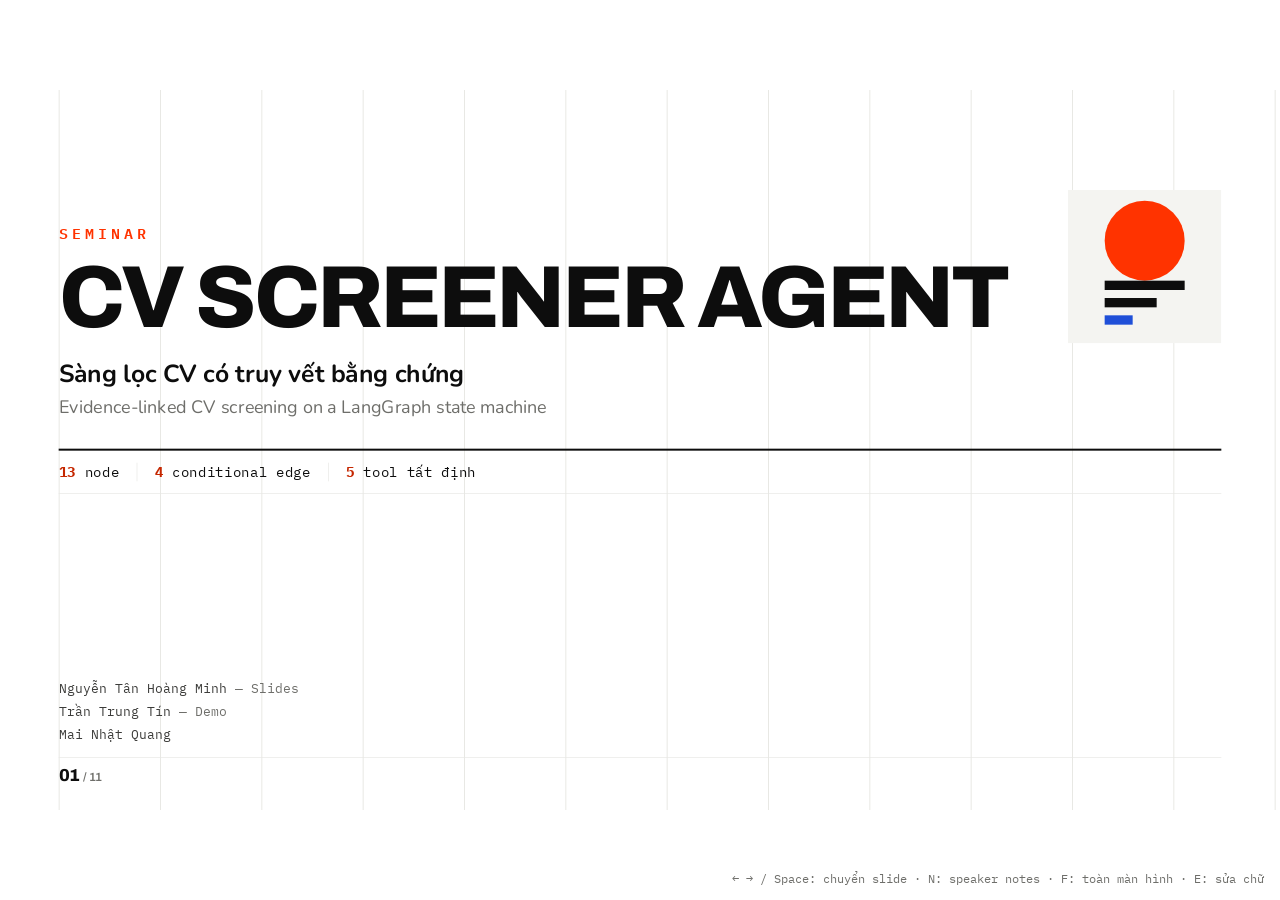
==== commit ee9f61dd: "Revert "docs: rebuild the deck as a talk, not a handout" This reverts commit a5e4772b6f6fca3f20101c0" ====
--- a/docs/slides/cv-screener-agent.html
+++ b/docs/slides/cv-screener-agent.html
@@ -207,8 +207,8 @@
    =========================================== */
 .slide-head{position:absolute; top:56px; left:var(--pad-x); right:var(--pad-x);}
 .kicker{
-    font-family:var(--font-mono); font-size:30px; font-weight:600;
-    letter-spacing:.14em; text-transform:uppercase; color:var(--red);
+    font-family:var(--font-mono); font-size:19px; font-weight:600;
+    letter-spacing:.16em; text-transform:uppercase; color:var(--red);
     display:flex; gap:18px; align-items:center;
 }
 .kicker .bar{display:inline-block; width:56px; height:6px; background:var(--red);}
@@ -237,8 +237,8 @@
     line-height:1.45; max-width:1500px;
 }
 .src b{color:var(--ink-2); font-weight:600;}
-.pageno{font-family:var(--font-display); font-weight:800; font-size:30px; color:var(--ink);}
-.pageno span{color:var(--ink-3); font-weight:600; font-size:22px;}
+.pageno{font-family:var(--font-display); font-weight:800; font-size:26px; color:var(--ink);}
+.pageno span{color:var(--ink-3); font-weight:600; font-size:18px;}
 
 /* Slide ngắt nhịp: chỉ một chữ, căn giữa sân khấu */
 .word-only{
@@ -359,7 +359,7 @@
 .title-slide{background:var(--slide-bg);}
 .title-slide .block{position:absolute; left:var(--pad-x); top:196px; right:var(--pad-x);}
 .t-eyebrow{
-    font-family:var(--font-mono); font-size:30px; letter-spacing:.28em; text-transform:uppercase;
+    font-family:var(--font-mono); font-size:22px; letter-spacing:.3em; text-transform:uppercase;
     color:var(--red); font-weight:600;
 }
 .t-main{
@@ -367,21 +367,21 @@
     letter-spacing:-0.035em; color:var(--ink); margin-top:20px;
 }
 .t-sub{font-family:var(--font-body); font-weight:700; font-size:37px; color:var(--ink); margin-top:28px;}
-.t-sub-en{font-family:var(--font-body); font-weight:400; font-size:30px; color:var(--ink-3); margin-top:6px;}
+.t-sub-en{font-family:var(--font-body); font-weight:400; font-size:27px; color:var(--ink-3); margin-top:6px;}
 .t-anchor{
     margin-top:44px; border-top:3px solid var(--ink); border-bottom:1px solid var(--grid);
     padding:18px 0; display:flex; gap:0; flex-wrap:wrap;
 }
 .t-anchor div{
-    font-family:var(--font-mono); font-size:30px; color:var(--ink); padding:0 26px;
+    font-family:var(--font-mono); font-size:21px; color:var(--ink); padding:0 26px;
     border-left:1px solid var(--grid);
 }
 .t-anchor div:first-child{padding-left:0; border-left:0;}
 .t-anchor b{color:var(--red-deep);}
 .t-by{
     position:absolute; left:var(--pad-x); bottom:96px;
-    font-family:var(--font-mono); font-size:30px; color:var(--ink-2);
-    line-height:1.7;
+    font-family:var(--font-mono); font-size:20px; color:var(--ink-2);
+    line-height:1.75;
 }
 .t-by i{font-style:normal; color:var(--ink-3);}
 .t-mark{position:absolute; right:88px; top:150px; width:230px; height:230px;}
@@ -464,132 +464,6 @@
 .state-line em{font-style:normal; color:var(--red-deep); font-weight:600;}
 
 /* ===========================================
-   7b. SLIDE ĐỨNG NÓI — thang chữ lớn
-   Quy đổi: sân khấu 1920px = khổ slide 13,33in = 960pt, nên pt = px / 2.
-   Sàn tuyệt đối cho mọi chữ nhìn thấy được: 30px = 15pt.
-   =========================================== */
-
-/* Ý chính: 44px = 22pt. Dòng phụ bên dưới mỗi ý: 30px = 15pt. */
-ul.big{list-style:none;}
-ul.big li{
-    font-family:var(--font-body); font-size:44px; line-height:1.26; color:var(--ink);
-    padding-left:58px; position:relative; margin-bottom:34px;
-}
-ul.big li:last-child{margin-bottom:0;}
-ul.big li::before{
-    content:""; position:absolute; left:0; top:15px;
-    width:26px; height:26px; background:var(--red);
-}
-ul.big li b{font-weight:800;}
-ul.big li code{font-family:var(--font-mono); font-size:.86em; background:var(--panel); padding:2px 10px;}
-ul.big li i{
-    display:block; font-style:normal; font-size:30px; line-height:1.3;
-    color:var(--ink-3); margin-top:9px;
-}
-
-/* Mục lục lặp lại trước mỗi phần — phần sắp nói được tô sáng. */
-.toc{list-style:none; counter-reset:t; margin-top:26px;}
-.toc li{
-    counter-increment:t; position:relative; padding:26px 0 26px 104px;
-    border-bottom:1px solid var(--grid);
-    font-family:var(--font-display); font-weight:700; font-size:48px; line-height:1.14;
-    color:#bcbcb6;
-}
-.toc li::before{
-    content:"0" counter(t); position:absolute; left:0; top:32px;
-    font-family:var(--font-mono); font-weight:600; font-size:30px; color:#cfcfc9;
-}
-.toc li span{
-    display:block; font-family:var(--font-body); font-weight:400; font-size:30px;
-    color:#c6c6c0; margin-top:8px;
-}
-.toc li.on{color:var(--ink);}
-.toc li.on::before{color:var(--red);}
-.toc li.on span{color:var(--ink-3);}
-.toc li.on::after{
-    content:""; position:absolute; left:-68px; top:52px; width:44px; height:9px;
-    background:var(--red);
-}
-
-/* Một con số lớn, không bảng. */
-.stat-row{display:flex; align-items:flex-end; gap:64px;}
-.stat{flex:none;}
-.stat .v{
-    font-family:var(--font-display); font-weight:800; font-size:168px; line-height:0.86;
-    letter-spacing:-0.035em; color:var(--red);
-}
-.stat.mute .v{color:#b8b8b2;}
-.stat .lab{
-    font-family:var(--font-mono); font-size:30px; color:var(--ink-2); margin-top:18px;
-}
-.stat .lab b{color:var(--ink); font-weight:600;}
-.vs-mark{
-    font-family:var(--font-body); font-size:40px; color:var(--ink-3);
-    padding-bottom:78px; flex:none;
-}
-
-/* Ba thẻ ngang — dùng cho ba điều luật đòi, ba khối logic. */
-.cards{display:flex; gap:34px;}
-.cards .c{flex:1; border-top:9px solid var(--ink); padding-top:26px;}
-.cards .c.accent{border-top-color:var(--red);}
-.cards .c .k{
-    font-family:var(--font-mono); font-size:30px; letter-spacing:.08em; text-transform:uppercase;
-    color:var(--red); font-weight:600;
-}
-.cards .c h3{
-    font-family:var(--font-display); font-weight:800; font-size:44px; line-height:1.08;
-    color:var(--ink); margin-top:12px;
-}
-.cards .c p{
-    font-family:var(--font-body); font-size:30px; line-height:1.3; color:var(--ink-2); margin-top:14px;
-}
-
-/* Chuỗi khối nằm ngang — sơ đồ tối giản thay cho graph 13 node. */
-.flow{display:flex; align-items:stretch;}
-.flow .b{
-    flex:1; border:4px solid var(--ink); display:grid; place-items:center; text-align:center;
-    padding:34px 12px; font-family:var(--font-mono); font-size:30px; color:var(--ink);
-}
-.flow .b.on{border-color:var(--red); background:#fff3ef;}
-.flow .ar{
-    flex:none; width:58px; display:grid; place-items:center;
-    font-size:38px; color:var(--ink-3);
-}
-
-/* Thanh ngang có nhãn — lưu lượng nhánh, điểm trung vị. */
-.bars{display:flex; flex-direction:column; gap:26px;}
-.bars .r{display:flex; align-items:center; gap:26px;}
-.bars .r .n{
-    flex:none; width:430px; font-family:var(--font-mono); font-size:30px; color:var(--ink);
-    text-align:right;
-}
-.bars .r .t{flex:1; height:52px; background:var(--panel-2); position:relative;}
-.bars .r .t i{display:block; height:100%; background:var(--ink);}
-.bars .r.hot .t i{background:var(--red);}
-.bars .r .v{
-    flex:none; width:230px; font-family:var(--font-display); font-weight:800; font-size:34px;
-    color:var(--ink);
-}
-
-/* Câu chốt cỡ lớn cuối slide. */
-.kicker-line{
-    font-family:var(--font-body); font-weight:700; font-size:36px; line-height:1.28;
-    color:var(--ink); border-left:10px solid var(--red); padding-left:26px;
-}
-.kicker-line em{font-style:normal; color:var(--red-deep);}
-
-/* Slide cảm ơn. */
-.thanks{
-    position:absolute; inset:0; display:flex; flex-direction:column;
-    align-items:center; justify-content:center; text-align:center; gap:26px;
-}
-.thanks h2{
-    font-family:var(--font-display); font-weight:800; font-size:92px; line-height:1.04;
-    letter-spacing:-0.025em; color:var(--ink); max-width:1500px;
-}
-.thanks p{font-family:var(--font-body); font-size:40px; color:var(--ink-3);}
-
-/* ===========================================
    8. ANIMATION — một lượt reveal khi vào slide
    =========================================== */
 .reveal{opacity:0; transform:translateY(24px);
@@ -637,6 +511,9 @@
 <div class="deck-viewport">
 <main class="deck-stage" id="deckStage">
 
+<!-- ======================================================================
+     SLIDE 1 — TRANG BÌA
+     ====================================================================== -->
 <section class="slide title-slide active" aria-label="Trang bìa">
     <svg class="t-mark" viewBox="0 0 230 230" aria-hidden="true">
         <rect x="0" y="0" width="230" height="230" fill="#f4f4f1"/>
@@ -665,7 +542,7 @@
     </div>
 
     <div class="slide-foot">
-        <div class="pageno">01<span> / 21</span></div>
+        <div class="pageno">01<span> / 11</span></div>
     </div>
 
     <div class="notes">
@@ -674,54 +551,46 @@
     </div>
 </section>
 
-<!-- ====== SLIDE 2 ====== -->
-<section class="slide" aria-label="Mục lục — phần 1">
+<!-- ======================================================================
+     SLIDE 2 — BỐI CẢNH 1/3: LUẬT
+     ====================================================================== -->
+<section class="slide" aria-label="Bối cảnh 1/3 — quy định">
     <div class="slide-head">
-        <div class="kicker"><span class="bar"></span>Mục lục</div>
-        <h2 class="vn">Mở đầu</h2>
+        <div class="kicker"><span class="bar"></span>Bối cảnh</div>
+        <h2 class="vn">Luật đã xếp việc này vào nhóm nguy cơ cao</h2>
+        <div class="en">Regulation already classes this as high-risk</div>
         <div class="head-rule"></div>
     </div>
 
     <div class="slide-body">
-        <ul class="toc reveal">
-                <li class="on">Mở đầu<span>Vì sao bài toán này cần một agent</span></li>
-                <li>Phương pháp<span>Hệ thống đã dựng</span></li>
-                <li>Kết quả<span>Đo được những gì</span></li>
-                <li>Kết luận<span>Mang về được những gì</span></li>
-        </ul>
+        <div class="row">
+            <div class="col" style="flex:1.12;">
+                <div class="quote-block reveal" style="font-size:30px; padding:34px 38px;">
+                    <span style="display:block; font-family:var(--font-mono); font-size:17px; font-weight:600; letter-spacing:.04em; text-transform:uppercase; color:var(--ink-3); margin-bottom:14px;">Annex III liệt kê các hệ thống AI "high-risk". Mục 4 — Employment:</span>
+                    “(a) AI systems intended to be used for the recruitment or selection of natural
+                    persons, notably to place targeted job advertisements, to analyse and filter job
+                    applications, and to evaluate candidates;”
+                    <span class="cite">EU AI Act (Regulation 2024/1689) — Annex III, Point 4(a) &#183; hiệu lực 01/08/2024, nghĩa vụ high-risk áp dụng từ 02/08/2026</span>
+                </div>
+            </div>
+            <div class="col reveal" style="flex:0.88;">
+                <div class="two-col-head">High-Risk thì <span>bắt buộc</span></div>
+                <ul class="points" style="margin-top:22px;">
+                    <li style="font-size:31px; margin-bottom:30px;"><b>Article 12</b> — ghi nhật ký, truy vết</li>
+                    <li style="font-size:31px; margin-bottom:30px;"><b>Article 13</b> — minh bạch, giải trình được</li>
+                    <li style="font-size:31px; margin-bottom:0;"><b>Article 14</b> — giám sát của con người</li>
+                </ul>
+            </div>
+        </div>
+        <div class="warn-line reveal" style="margin-top:74px; font-size:30px; padding:22px 28px;">
+            Một lần gọi LLM chấm điểm là <em>hộp đen</em>: không có điều nào trong ba.
+        </div>
     </div>
 
     <div class="slide-foot">
-        <div class="pageno">02<span> / 21</span></div>
-    </div>
-    <div class="notes">
-        <p>Bốn phần, 20–25 phút. Mỗi lần quay lại slide này là một lần người nghe biết mình đang ở đâu — dừng 2–3 giây, không đọc lại cả mục lục.</p>
-    </div>
-</section>
-
-<!-- ====== SLIDE 3 ====== -->
-<section class="slide" aria-label="Luật xếp vào nhóm nguy cơ cao">
-    <div class="slide-head">
-        <div class="kicker"><span class="bar"></span>Mở đầu · 1 / 4</div>
-        <h2 class="vn">Luật đã xếp việc này vào nhóm nguy cơ cao</h2>
-        <div class="head-rule"></div>
-    </div>
-
-    <div class="slide-body">
-        <div class="quote-block reveal" style="font-size:36px; line-height:1.36; padding:34px 40px;">
-            “AI systems intended to be used for the <b>recruitment or selection</b> of natural persons,
-            notably to <b>analyse and filter job applications</b>, and to evaluate candidates”
-            <span class="cite" style="font-size:30px; margin-top:20px;">EU AI Act (Regulation 2024/1689) — Annex III, Point 4(a)</span>
-        </div>
-
-        <div class="kicker-line reveal" style="margin-top:44px;">
-            Sàng lọc CV bằng AI rơi vào <em>đúng mục này</em> — không phải một lựa chọn kỹ thuật, mà là một phân loại pháp lý.
-        </div>
-    </div>
-
-    <div class="slide-foot">
-        <div class="pageno">03<span> / 21</span></div>
-    </div>
+        <div class="pageno">02<span> / 11</span></div>
+    </div>
+
     <div class="notes">
         <p>Đây là lập luận về <b>lớp hệ thống</b> mà Annex III 4(a) xếp vào, không phải tuyên bố đã tuân thủ. Rơi vào lớp đó thì Article 12, 13, 14 là yêu cầu bắt buộc chứ không phải tính năng tùy chọn.</p>
         <p><b>Phản biện dễ nhất — "đã làm conformity assessment chưa?"</b> Chưa. Đây là demo nghiên cứu. Đóng góp của chúng tôi là chỉ ra <b>một cách đo được</b> cho yêu cầu truy vết: evidence coverage E1.</p>
@@ -729,87 +598,98 @@
     </div>
 </section>
 
-<!-- ====== SLIDE 4 ====== -->
-<section class="slide" aria-label="Ba nghĩa vụ bắt buộc">
+<!-- ======================================================================
+     SLIDE 3 — Ý TƯỞNG: TỪ YÊU CẦU BẮT BUỘC ĐẾN MỘT AGENT
+     ====================================================================== -->
+<section class="slide" aria-label="Ý tưởng — từ yêu cầu bắt buộc đến một agent">
     <div class="slide-head">
-        <div class="kicker"><span class="bar"></span>Mở đầu · 1 / 4</div>
-        <h2 class="vn">High-risk thì ba điều này là bắt buộc</h2>
+        <div class="kicker"><span class="bar"></span>Ý tưởng</div>
+        <h2 class="vn">Từ một yêu cầu bắt buộc đến ý tưởng một agent</h2>
+        <div class="en">From a legal requirement to the idea of an agent</div>
         <div class="head-rule"></div>
     </div>
 
     <div class="slide-body">
-        <div class="cards reveal">
-            <div class="c">
-                <div class="k">Article 12</div>
-                <h3>Nhật ký</h3>
-                <p>Ghi lại từng bước, truy ngược được</p>
+        <figure class="asset-slot reveal" data-asset="01-blackbox-vs-agent.png">
+            <svg viewBox="0 0 1560 372" role="img" aria-label="Một lần gọi LLM so với sàng lọc tách thành chuỗi bước quan sát được">
+                <defs>
+                    <marker id="a-i" viewBox="0 0 10 10" refX="9.5" refY="5" markerWidth="6" markerHeight="6" orient="auto-start-reverse">
+                        <path d="M0,0 L10,5 L0,10 z" fill="#0d0d0d"/></marker>
+                </defs>
+
+                <!-- ============ A · MỘT LẦN GỌI LLM ============ -->
+                <text x="0" y="16" font-family="'Archivo',sans-serif" font-weight="800" font-size="16" fill="#0d0d0d" letter-spacing="1">A · HÔM NAY: MỘT LẦN GỌI LLM</text>
+                <rect x="0" y="36" width="230" height="66" fill="#fff" stroke="#0d0d0d" stroke-width="2.5"/>
+                <text x="115" y="76" font-family="'Nunito',sans-serif" font-size="20" fill="#0d0d0d" text-anchor="middle">CV + JD</text>
+                <line x1="240" y1="69" x2="292" y2="69" stroke="#0d0d0d" stroke-width="2.5" marker-end="url(#a-i)"/>
+                <rect x="300" y="36" width="560" height="66" fill="#0d0d0d"/>
+                <text x="580" y="76" font-family="'Archivo',sans-serif" font-weight="800" font-size="22" fill="#ffffff" text-anchor="middle">HỘP ĐEN</text>
+                <line x1="870" y1="69" x2="922" y2="69" stroke="#0d0d0d" stroke-width="2.5" marker-end="url(#a-i)"/>
+                <rect x="930" y="36" width="230" height="66" fill="#fff" stroke="#0d0d0d" stroke-width="2.5"/>
+                <text x="1045" y="76" font-family="'Nunito',sans-serif" font-size="20" fill="#0d0d0d" text-anchor="middle">một nhãn</text>
+                <text x="1190" y="62" font-family="'Nunito',sans-serif" font-size="19" fill="#c52700">✕ không nhật ký từng bước</text>
+                <text x="1190" y="88" font-family="'Nunito',sans-serif" font-size="19" fill="#c52700">✕ không trích dẫn, không chỗ can thiệp</text>
+
+                <line x1="0" y1="140" x2="1560" y2="140" stroke="#e8e8e4" stroke-width="2"/>
+
+                <!-- ============ B · TÁCH THÀNH CHUỖI BƯỚC ============ -->
+                <text x="0" y="184" font-family="'Archivo',sans-serif" font-weight="800" font-size="16" fill="#ff3300" letter-spacing="1">B · Ý TƯỞNG: TÁCH THÀNH CHUỖI BƯỚC QUAN SÁT ĐƯỢC</text>
+                <rect x="0" y="206" width="190" height="66" fill="#fff" stroke="#0d0d0d" stroke-width="2.5"/>
+                <text x="95" y="246" font-family="'Nunito',sans-serif" font-size="20" fill="#0d0d0d" text-anchor="middle">CV + JD</text>
+                <line x1="200" y1="239" x2="240" y2="239" stroke="#0d0d0d" stroke-width="2.5" marker-end="url(#a-i)"/>
+
+                <rect x="248" y="206" width="160" height="66" fill="#fff1ec" stroke="#ff3300" stroke-width="2.5"/>
+                <text x="328" y="246" font-family="'Nunito',sans-serif" font-size="20" fill="#0d0d0d" text-anchor="middle">bước 1</text>
+                <line x1="418" y1="239" x2="458" y2="239" stroke="#ff3300" stroke-width="2.5" marker-end="url(#a-i)"/>
+                <rect x="466" y="206" width="160" height="66" fill="#fff1ec" stroke="#ff3300" stroke-width="2.5"/>
+                <text x="546" y="246" font-family="'Nunito',sans-serif" font-size="20" fill="#0d0d0d" text-anchor="middle">bước 2</text>
+                <line x1="636" y1="239" x2="676" y2="239" stroke="#ff3300" stroke-width="2.5" marker-end="url(#a-i)"/>
+                <rect x="684" y="206" width="160" height="66" fill="#fff1ec" stroke="#ff3300" stroke-width="2.5"/>
+                <text x="764" y="246" font-family="'Nunito',sans-serif" font-size="20" fill="#0d0d0d" text-anchor="middle">bước 3</text>
+                <text x="878" y="248" font-family="'Nunito',sans-serif" font-size="24" fill="#6e6e6a">…</text>
+                <line x1="900" y1="239" x2="940" y2="239" stroke="#ff3300" stroke-width="2.5" marker-end="url(#a-i)"/>
+                <rect x="948" y="206" width="212" height="66" fill="#fff1ec" stroke="#ff3300" stroke-width="2.5"/>
+                <text x="1054" y="246" font-family="'Nunito',sans-serif" font-size="20" fill="#0d0d0d" text-anchor="middle">bước n</text>
+                <line x1="1170" y1="239" x2="1210" y2="239" stroke="#0d0d0d" stroke-width="2.5" marker-end="url(#a-i)"/>
+                <rect x="1218" y="206" width="342" height="66" fill="#0d0d0d"/>
+                <text x="1389" y="246" font-family="'Nunito',sans-serif" font-size="20" fill="#ffffff" text-anchor="middle">nhãn + scorecard có trích dẫn</text>
+
+                <!-- vạch log dưới mỗi bước -->
+                <g stroke="#ff3300" stroke-width="2">
+                    <line x1="328" y1="280" x2="328" y2="302"/>
+                    <line x1="546" y1="280" x2="546" y2="302"/>
+                    <line x1="764" y1="280" x2="764" y2="302"/>
+                    <line x1="1054" y1="280" x2="1054" y2="302"/>
+                </g>
+                <line x1="248" y1="302" x2="1160" y2="302" stroke="#ff3300" stroke-width="2"/>
+                <text x="248" y="330" font-family="'Nunito',sans-serif" font-size="19" fill="#0d0d0d">mỗi bước ghi lại: vào gì · ra gì · rẽ theo nhánh nào</text>
+                <text x="0" y="364" font-family="'Nunito',sans-serif" font-size="19" fill="#6e6e6a">Giải trình được là hệ quả của việc tách bước, không phải của việc chọn model tốt hơn.</text>
+            </svg>
+            <figcaption>Ý tưởng ở mức khái niệm — kiến trúc thật ở slide 4</figcaption>
+        </figure>
+
+        <div class="row reveal" style="margin-top:22px; gap:34px;">
+            <div class="col" style="flex:1.05;">
+                <ul class="points">
+                    <li style="font-size:24px;">Art. 12–14 đòi <b>nhật ký, giải trình, chỗ cho con người</b> can thiệp</li>
+                    <li style="font-size:24px;">Muốn giải trình thì quyết định phải <b>tách thành bước quan sát được</b></li>
+                    <li style="font-size:24px;">Mỗi điểm phải chỉ ra được <b>câu chữ trong CV</b> đã sinh ra nó</li>
+                </ul>
             </div>
-            <div class="c">
-                <div class="k">Article 13</div>
-                <h3>Giải trình</h3>
-                <p>Nói được vì sao ra kết quả đó</p>
+            <div class="col" style="flex:0.95;">
+                <div class="callout" style="font-size:22px;">
+                    <span class="lbl">Hai mục tiêu sẽ được kiểm chứng</span>
+                    <b>E1</b> — mọi điểm số truy ngược được về câu chữ trong CV.<br>
+                    <b>E2</b> — agent nhiều bước <b>hơn gì</b> một lần gọi LLM, bằng số đo.
+                </div>
             </div>
-            <div class="c">
-                <div class="k">Article 14</div>
-                <h3>Giám sát</h3>
-                <p>Con người có chỗ can thiệp</p>
-            </div>
-        </div>
-
-        <div class="kicker-line reveal" style="margin-top:80px;">
-            Một lần gọi LLM chấm điểm: <em>không có điều nào trong ba</em>.
         </div>
     </div>
 
     <div class="slide-foot">
-        <div class="pageno">04<span> / 21</span></div>
-    </div>
-    <div class="notes">
-        <p>Đây là lập luận về <b>lớp hệ thống</b> mà Annex III 4(a) xếp vào, không phải tuyên bố đã tuân thủ. Rơi vào lớp đó thì Article 12, 13, 14 là yêu cầu bắt buộc chứ không phải tính năng tùy chọn.</p>
-        <p><b>Phản biện dễ nhất — "đã làm conformity assessment chưa?"</b> Chưa. Đây là demo nghiên cứu. Đóng góp của chúng tôi là chỉ ra <b>một cách đo được</b> cho yêu cầu truy vết: evidence coverage E1.</p>
-        <p>Một lần gọi LLM không ghi được nhật ký từng bước (Art. 12), không giải trình được vì sao ra điểm đó (Art. 13), và không cho người giám sát chỗ nào để can thiệp (Art. 14).</p>
-    </div>
-</section>
-
-<!-- ====== SLIDE 5 ====== -->
-<section class="slide" aria-label="Hộp đen so với chuỗi bước quan sát được">
-    <div class="slide-head">
-        <div class="kicker"><span class="bar"></span>Mở đầu · 1 / 4</div>
-        <h2 class="vn">Hộp đen, và cái thay thế nó</h2>
-        <div class="head-rule"></div>
-    </div>
-
-    <div class="slide-body">
-        <div class="two-col-head reveal" style="font-size:30px;">Hôm nay <span>/ một lần gọi LLM</span></div>
-        <div class="flow reveal" style="margin-bottom:56px;">
-            <div class="b">CV + JD</div>
-            <div class="ar">&#8594;</div>
-            <div class="b" style="flex:2; background:var(--ink); color:#fff; border-color:var(--ink);">HỘP ĐEN</div>
-            <div class="ar">&#8594;</div>
-            <div class="b">một nhãn</div>
-        </div>
-
-        <div class="two-col-head reveal" style="font-size:30px;">Ý tưởng <span>/ tách thành chuỗi bước</span></div>
-        <div class="flow reveal">
-            <div class="b">CV + JD</div>
-            <div class="ar">&#8594;</div>
-            <div class="b on">bước 1</div>
-            <div class="ar">&#8594;</div>
-            <div class="b on">bước 2</div>
-            <div class="ar">&#8594;</div>
-            <div class="b on">bước n</div>
-            <div class="ar">&#8594;</div>
-            <div class="b" style="flex:1.6;">nhãn + bằng chứng</div>
-        </div>
-
-        <div class="kicker-line reveal" style="margin-top:56px;">
-            Mỗi bước là một chỗ <em>ghi được, đọc được, can thiệp được</em>.
-        </div>
-    </div>
-
-    <div class="slide-foot">
-        <div class="pageno">05<span> / 21</span></div>
-    </div>
+        <div class="pageno">03<span> / 11</span></div>
+    </div>
+
     <div class="notes">
         <p>Đây là bản lề giữa bối cảnh và hệ thống: tôi <b>chưa</b> nói kiến trúc, chỉ nói ý tưởng rút ra từ slide 2. Nếu luật đòi nhật ký, giải trình và giám sát, thì một lần gọi LLM không đáp ứng được — không phải vì model yếu, mà vì <b>không có bước nào để mà ghi lại</b>. Giải trình được là hệ quả của việc tách bước.</p>
         <p>“bước 1, 2, 3, n” ở đây cố ý để trống tên. Tên thật, số lượng thật và lưu lượng thật của từng nhánh nằm ở slide 4 — và tôi sẽ đo từng nhánh một, chứ không vẽ cho đẹp.</p>
@@ -818,100 +698,137 @@
     </div>
 </section>
 
-<!-- ====== SLIDE 6 ====== -->
-<section class="slide" aria-label="Hai mục tiêu kiểm chứng">
+<!-- ======================================================================
+     SLIDE 4 — KIẾN TRÚC: GRAPH THẬT (nằm ngang, không số đo)
+     ====================================================================== -->
+<section class="slide" aria-label="Kiến trúc — state graph">
     <div class="slide-head">
-        <div class="kicker"><span class="bar"></span>Mở đầu · 1 / 4</div>
-        <h2 class="vn">Hai mục tiêu, sẽ trả lời bằng số</h2>
+        <div class="kicker"><span class="bar"></span>Kiến trúc 1 / 2</div>
+        <h2 class="vn">Cái graph thật, đúng như đã dựng</h2>
+        <div class="en">The state graph, as built</div>
         <div class="head-rule"></div>
     </div>
 
     <div class="slide-body">
-        <div class="cards reveal">
-            <div class="c accent" style="flex:1;">
-                <div class="k">Mục tiêu E1</div>
-                <h3>Mọi điểm số truy được<br>về câu chữ trong CV</h3>
-                <p>Không có câu trích thì không có điểm</p>
-            </div>
-            <div class="c accent" style="flex:1;">
-                <div class="k">Mục tiêu E2</div>
-                <h3>Agent nhiều bước<br>hơn gì một lần gọi LLM</h3>
-                <p>So với ba baseline, bằng số đo</p>
-            </div>
-        </div>
-
-        <div class="kicker-line reveal" style="margin-top:80px;">
-            Cả hai đều <em>sẽ được trả lời ở phần Kết quả</em> — kể cả khi câu trả lời là không đạt.
-        </div>
+        <figure class="asset-slot reveal" data-asset="02-graph-13-nodes.png">
+            <svg viewBox="0 0 1700 600" role="img" aria-label="Graph 13 node nằm ngang, bốn conditional edge có nhãn">
+                <defs>
+                    <marker id="g-dk" viewBox="0 0 10 10" refX="9.5" refY="5" markerWidth="6" markerHeight="6" orient="auto-start-reverse">
+                        <path d="M0,0 L10,5 L0,10 z" fill="#0d0d0d"/></marker>
+                    <marker id="g-bl" viewBox="0 0 10 10" refX="9.5" refY="5" markerWidth="6" markerHeight="6" orient="auto-start-reverse">
+                        <path d="M0,0 L10,5 L0,10 z" fill="#1f4fd8"/></marker>
+                    <marker id="g-rd" viewBox="0 0 10 10" refX="9.5" refY="5" markerWidth="6" markerHeight="6" orient="auto-start-reverse">
+                        <path d="M0,0 L10,5 L0,10 z" fill="#ff3300"/></marker>
+                </defs>
+
+                <!-- ============ CẠNH TUẦN TỰ (liền, đen) ============ -->
+                <g stroke="#0d0d0d" stroke-width="2.5" fill="none">
+                    <line x1="96"   y1="279" x2="128"  y2="279" marker-end="url(#g-dk)"/>
+                    <line x1="218"  y1="279" x2="268"  y2="279" marker-end="url(#g-dk)"/>
+                    <line x1="770"  y1="279" x2="820"  y2="279" marker-end="url(#g-dk)"/>
+                    <line x1="1226" y1="279" x2="1276" y2="279" marker-end="url(#g-dk)"/>
+                    <line x1="1564" y1="279" x2="1608" y2="279" marker-end="url(#g-dk)"/>
+                    <path d="M1394,86 L1523,86 L1523,250" marker-end="url(#g-dk)"/>
+                    <path d="M1647,308 L1647,471" marker-end="url(#g-dk)"/>
+                    <path d="M325,470 L325,505 L1582,505" marker-end="url(#g-dk)"/>
+                    <path d="M912,470 L912,505" />
+                </g>
+
+                <!-- ============ CONDITIONAL EDGE (đứt, xanh) ============ -->
+                <g stroke="#1f4fd8" stroke-width="2.5" fill="none" stroke-dasharray="8 5">
+                    <line x1="348" y1="279" x2="458"  y2="279" marker-end="url(#g-bl)"/>
+                    <line x1="558" y1="279" x2="632"  y2="279" marker-end="url(#g-bl)"/>
+                    <line x1="996" y1="279" x2="1060" y2="279" marker-end="url(#g-bl)"/>
+                    <line x1="1394" y1="279" x2="1474" y2="279" marker-end="url(#g-bl)"/>
+                    <path d="M512,250 L512,120" marker-end="url(#g-bl)"/>
+                    <path d="M1339,250 L1339,120" marker-end="url(#g-bl)"/>
+                    <path d="M558,86 L600,86 L600,196 L705,196 L705,250" marker-end="url(#g-bl)"/>
+                    <path d="M440,60 C436,20 512,20 508,56" marker-end="url(#g-bl)"/>
+                </g>
+
+                <!-- ============ NHÁNH THOÁT SỚM (đứt, đỏ) ============ -->
+                <g stroke="#ff3300" stroke-width="2.5" fill="none" stroke-dasharray="8 5">
+                    <path d="M312,308 L312,410" marker-end="url(#g-rd)"/>
+                    <path d="M912,308 L912,410" marker-end="url(#g-rd)"/>
+                </g>
+
+                <!-- ============ NHÃN CẠNH ============ -->
+                <g font-family="'Nunito',sans-serif" font-size="16" font-weight="700">
+                    <text x="403" y="266" fill="#1f4fd8" text-anchor="middle">Sạch / Hợp lệ</text>
+                    <text x="595" y="266" fill="#1f4fd8" text-anchor="middle">Hợp lệ</text>
+                    <text x="1028" y="266" fill="#1f4fd8" text-anchor="middle">Đạt</text>
+                    <text x="1434" y="266" fill="#1f4fd8" text-anchor="middle">Rõ ràng</text>
+                    <text x="498" y="182" fill="#1f4fd8" text-anchor="end">Thiếu date</text>
+                    <text x="1325" y="182" fill="#1f4fd8" text-anchor="end">Vùng xám</text>
+                    <text x="324" y="368" fill="#ff3300">Bẩn / Injection</text>
+                    <text x="924" y="368" fill="#ff3300">Thiếu Must-Have</text>
+                    <text x="474" y="26" fill="#1f4fd8" text-anchor="middle">Lặp lại · tối đa 2 lần</text>
+                </g>
+
+                <!-- ============ NODE: hàng trên ============ -->
+                <g>
+                    <rect x="440" y="56" width="118" height="54" rx="8" fill="#eaf0fd" stroke="#1f4fd8" stroke-width="2.5"/>
+                    <text class="svg-node" x="499" y="89" font-size="17" text-anchor="middle">repair</text>
+                    <rect x="1262" y="56" width="164" height="54" rx="8" fill="#eaf0fd" stroke="#1f4fd8" stroke-width="2.5"/>
+                    <text class="svg-node" x="1344" y="89" font-size="17" text-anchor="middle">deep_review</text>
+                </g>
+
+                <!-- ============ NODE: spine ============ -->
+                <g>
+                    <rect x="10"   y="252" width="86"  height="54" rx="27" fill="#0d0d0d"/>
+                    <text x="53"   y="285" font-family="'Archivo',sans-serif" font-weight="800" font-size="16" fill="#fff" text-anchor="middle">START</text>
+                    <rect x="128"  y="250" width="90"  height="58" rx="8" fill="#fff" stroke="#0d0d0d" stroke-width="2.5"/>
+                    <text class="svg-node" x="173"  y="286" font-size="17" text-anchor="middle">ingest</text>
+                    <rect x="268"  y="250" width="80"  height="58" rx="8" fill="#fff" stroke="#0d0d0d" stroke-width="2.5"/>
+                    <text class="svg-node" x="308"  y="286" font-size="17" text-anchor="middle">guard</text>
+                    <rect x="458"  y="250" width="100" height="58" rx="8" fill="#fff" stroke="#0d0d0d" stroke-width="2.5"/>
+                    <text class="svg-node" x="508"  y="286" font-size="17" text-anchor="middle">extract</text>
+                    <rect x="632"  y="250" width="138" height="58" rx="8" fill="#fff" stroke="#0d0d0d" stroke-width="2.5"/>
+                    <text class="svg-node" x="701"  y="286" font-size="17" text-anchor="middle">load_rubric</text>
+                    <rect x="820"  y="250" width="176" height="58" rx="8" fill="#fff" stroke="#0d0d0d" stroke-width="2.5"/>
+                    <text class="svg-node" x="908"  y="286" font-size="17" text-anchor="middle">must_have_check</text>
+                    <rect x="1060" y="250" width="166" height="58" rx="8" fill="#fff" stroke="#0d0d0d" stroke-width="2.5"/>
+                    <text class="svg-node" x="1143" y="286" font-size="17" text-anchor="middle">score_criteria</text>
+                    <rect x="1276" y="250" width="118" height="58" rx="8" fill="#fff" stroke="#0d0d0d" stroke-width="2.5"/>
+                    <text class="svg-node" x="1335" y="286" font-size="17" text-anchor="middle">aggregate</text>
+                    <rect x="1474" y="250" width="90"  height="58" rx="8" fill="#fff" stroke="#0d0d0d" stroke-width="2.5"/>
+                    <text class="svg-node" x="1519" y="286" font-size="17" text-anchor="middle">decide</text>
+                    <rect x="1608" y="250" width="78"  height="58" rx="8" fill="#fff" stroke="#0d0d0d" stroke-width="2.5"/>
+                    <text class="svg-node" x="1647" y="286" font-size="17" text-anchor="middle">rank</text>
+                </g>
+
+                <!-- ============ NODE: hàng dưới + END ============ -->
+                <g>
+                    <rect x="248" y="410" width="154" height="54" rx="8" fill="#ffe9e3" stroke="#ff3300" stroke-width="2.5"/>
+                    <text class="svg-node" x="325" y="443" font-size="17" fill="#c52700" text-anchor="middle">quarantine</text>
+                    <rect x="838" y="410" width="148" height="54" rx="8" fill="#ffe9e3" stroke="#ff3300" stroke-width="2.5"/>
+                    <text class="svg-node" x="912" y="443" font-size="17" fill="#c52700" text-anchor="middle">reject_fast</text>
+                    <rect x="1590" y="471" width="96" height="54" rx="27" fill="#0d0d0d"/>
+                    <text x="1638" y="504" font-family="'Archivo',sans-serif" font-weight="800" font-size="16" fill="#fff" text-anchor="middle">END</text>
+                </g>
+
+                <!-- ============ CHÚ GIẢI ============ -->
+                <g>
+                    <rect x="10" y="520" width="900" height="72" fill="none" stroke="#c9c9c4" stroke-width="1.5" stroke-dasharray="6 4"/>
+                    <line x1="30" y1="543" x2="86" y2="543" stroke="#0d0d0d" stroke-width="2.5" marker-end="url(#g-dk)"/>
+                    <text class="svg-lab" x="98" y="548" font-size="16">Luồng tuần tự tiêu chuẩn</text>
+                    <line x1="30" y1="573" x2="86" y2="573" stroke="#1f4fd8" stroke-width="2.5" stroke-dasharray="8 5" marker-end="url(#g-bl)"/>
+                    <text class="svg-lab" x="98" y="578" font-size="16">Luồng điều kiện (conditional edge)</text>
+                    <line x1="470" y1="543" x2="526" y2="543" stroke="#ff3300" stroke-width="2.5" stroke-dasharray="8 5" marker-end="url(#g-rd)"/>
+                    <text class="svg-lab" x="538" y="548" font-size="16">Nhánh thoát sớm (đến END)</text>
+                    <path d="M470,578 C466,562 522,562 518,574" fill="none" stroke="#1f4fd8" stroke-width="2.5" stroke-dasharray="8 5" marker-end="url(#g-bl)"/>
+                    <text class="svg-lab" x="538" y="578" font-size="16">Vòng lặp có giới hạn (self-loop)</text>
+                </g>
+                <text class="svg-lab" x="940" y="548" font-size="17" fill="#0d0d0d"><tspan font-weight="700">13 node</tspan> · <tspan font-weight="700">4 conditional edge</tspan></text>
+                <text class="svg-lab" x="940" y="578" font-size="17">State là <tspan font-weight="700" fill="#0d0d0d">MỘT</tspan> pydantic model chảy xuyên graph</text>
+            </svg>
+        </figure>
     </div>
 
     <div class="slide-foot">
-        <div class="pageno">06<span> / 21</span></div>
-    </div>
-    <div class="notes">
-        <p>Đây là bản lề giữa bối cảnh và hệ thống: tôi <b>chưa</b> nói kiến trúc, chỉ nói ý tưởng rút ra từ slide 2. Nếu luật đòi nhật ký, giải trình và giám sát, thì một lần gọi LLM không đáp ứng được — không phải vì model yếu, mà vì <b>không có bước nào để mà ghi lại</b>. Giải trình được là hệ quả của việc tách bước.</p>
-        <p>“bước 1, 2, 3, n” ở đây cố ý để trống tên. Tên thật, số lượng thật và lưu lượng thật của từng nhánh nằm ở slide 4 — và tôi sẽ đo từng nhánh một, chứ không vẽ cho đẹp.</p>
-        <p><b>Phản biện dễ nhất:</b> “Tách bước thì tốn token hơn, được gì?” Đó đúng là câu hỏi E2 đặt ra, và tôi trả lời bằng số ở slide 8: hơn baseline mạnh nhất +0.04 macro-F1 với 2,5 lần token — tức là <b>không</b> thắng ở độ chính xác. Phần thắng nằm ở cột evidence coverage: 0.439 so với 0.000.</p>
-        <p>Nếu được hỏi vì sao không còn slide “bốn điểm nghẽn”: các ràng buộc kỹ thuật của dữ liệu thật (văn bản CV dính chữ, khoảng thời gian chồng lấn) được nói đúng chỗ hơn ở slide 6, nơi đã có tên tool để gắn vào.</p>
-    </div>
-</section>
-
-<!-- ====== SLIDE 7 ====== -->
-<section class="slide" aria-label="Mục lục — phần 2">
-    <div class="slide-head">
-        <div class="kicker"><span class="bar"></span>Mục lục</div>
-        <h2 class="vn">Phương pháp</h2>
-        <div class="head-rule"></div>
-    </div>
-
-    <div class="slide-body">
-        <ul class="toc reveal">
-                <li>Mở đầu<span>Vì sao bài toán này cần một agent</span></li>
-                <li class="on">Phương pháp<span>Hệ thống đã dựng</span></li>
-                <li>Kết quả<span>Đo được những gì</span></li>
-                <li>Kết luận<span>Mang về được những gì</span></li>
-        </ul>
-    </div>
-
-    <div class="slide-foot">
-        <div class="pageno">07<span> / 21</span></div>
-    </div>
-    <div class="notes">
-        <p>Phần này trả lời "hệ thống gồm những gì", không trả lời "nó tốt đến đâu". Số đo nằm ở phần sau.</p>
-    </div>
-</section>
-
-<!-- ====== SLIDE 8 ====== -->
-<section class="slide" aria-label="Toàn cảnh graph">
-    <div class="slide-head">
-        <div class="kicker"><span class="bar"></span>Phương pháp · 2 / 4</div>
-        <h2 class="vn">Năm chặng, chạy trên một state duy nhất</h2>
-        <div class="head-rule"></div>
-    </div>
-
-    <div class="slide-body">
-        <div class="flow reveal">
-            <div class="b">Nhập &amp; kiểm tra</div>
-            <div class="ar">&#8594;</div>
-            <div class="b">Trích xuất</div>
-            <div class="ar">&#8594;</div>
-            <div class="b">Chấm điểm</div>
-            <div class="ar">&#8594;</div>
-            <div class="b">Quyết định</div>
-            <div class="ar">&#8594;</div>
-            <div class="b">Xếp hạng</div>
-        </div>
-
-        <ul class="big reveal" style="margin-top:72px;">
-            <li><b>13 node</b>, <b>4 nhánh điều kiện</b></li>
-            <li>Một state duy nhất chảy xuyên suốt</li>
-            <li>Ba khối logic — <b>ba slide tiếp theo</b></li>
-        </ul>
-    </div>
-
-    <div class="slide-foot">
-        <div class="pageno">08<span> / 21</span></div>
-    </div>
+        <div class="pageno">04<span> / 11</span></div>
+    </div>
+
     <div class="notes">
         <p>13 node, không phải 12 — đọc thẳng từ <code>docs/diagrams/graph.mmd</code>, sinh tự động từ chính graph. Bốn conditional edge nằm gọn trong <code>src/graph/routes.py</code>: mỗi hàm là một pure function của state, không gọi tool và không gọi model.</p>
         <p>Chú ý một chỗ dễ vẽ sai: <code>deep_review</code> <b>không</b> đi thẳng tới <code>rank</code> — nó quay về <code>decide</code>, rồi <code>decide → rank</code>. Đúng như <code>graph.mmd</code>.</p>
@@ -919,29 +836,108 @@
         <p>Ngưỡng <code>max_repair_attempts = 2</code>: đo trên dữ liệu thật thì vòng thứ hai chưa bao giờ phải chạy — 12/12 hồ sơ cần repair được sửa ngay vòng đầu (<code>src/graph/routes.py</code>).</p>
     </div>
 </section>
-
-<!-- ====== SLIDE 9 ====== -->
-<section class="slide" aria-label="Khối 1 — an toàn và nhập liệu">
+<!-- ======================================================================
+     SLIDE 5 — KIẾN TRÚC: BA KHỐI LOGIC
+     ====================================================================== -->
+<section class="slide" aria-label="Kiến trúc — ba khối logic">
     <div class="slide-head">
-        <div class="kicker"><span class="bar"></span>Phương pháp · 2 / 4</div>
-        <h2 class="vn">Khối 1 — An toàn &amp; nhập liệu</h2>
+        <div class="kicker"><span class="bar"></span>Kiến trúc 2 / 2</div>
+        <h2 class="vn">Cùng graph đó, đọc thành ba khối logic</h2>
+        <div class="en">Three logical layers</div>
         <div class="head-rule"></div>
     </div>
 
-    <div class="slide-body">
-        <ul class="big reveal">
-            <li>Quét chỉ thị ẩn trước khi chấm
-                <i>CV có thể chứa câu nhắm thẳng vào model chấm điểm</i></li>
-            <li>Rủi ro cao &#8594; <b>dừng, không chấm</b>
-                <i>Từ chối xử lý, chứ không cố chấm rồi hy vọng</i></li>
-            <li>Ngày tháng hỏng &#8594; <b>vá lại</b>, tối đa 2 vòng
-                <i>Vòng lặp có trần, không chạy vô hạn</i></li>
-        </ul>
-    </div>
+    <!-- dải "VÍ DỤ XUYÊN SUỐT" đã bỏ cùng walkthrough —
+         phân bố đều phần trống thay vì để hụt ở đáy -->
+    <div class="slide-body" style="display:flex; flex-direction:column; justify-content:space-between;">
+        <div class="philosophy reveal" style="font-size:29px;">
+            “Đừng bắt LLM làm những gì <span>thuật toán cổ điển</span> làm tốt hơn.”
+        </div>
+
+        <figure class="asset-slot reveal" data-asset="03-architecture-3-layers.png" style="margin-top:16px;">
+            <svg viewBox="0 0 1560 340" role="img" aria-label="13 node nhóm thành ba tầng logic">
+                <defs>
+                    <marker id="a-k3" viewBox="0 0 10 10" refX="9.5" refY="5" markerWidth="6" markerHeight="6" orient="auto-start-reverse">
+                        <path d="M0,0 L10,5 L0,10 z" fill="#0d0d0d"/></marker>
+                </defs>
+
+                <!-- TẦNG 1 -->
+                <g>
+                    <rect x="0" y="0" width="480" height="340" fill="#fff1ec"/>
+                    <rect x="0" y="0" width="480" height="56" fill="#ff3300"/>
+                    <text x="18" y="26" font-family="'Archivo',sans-serif" font-weight="800" font-size="17" fill="#ffffff">1 · TẦNG PHÒNG THỦ &amp; TIỀN XỬ LÝ</text>
+                    <text x="18" y="46" font-family="'Nunito',sans-serif" font-size="15" fill="#ffd9cf">Safety &amp; Ingestion</text>
+                    <rect x="20" y="76" width="205" height="40" fill="#fff" stroke="#0d0d0d" stroke-width="2"/>
+                    <text class="svg-node" x="122" y="102" text-anchor="middle">ingest</text>
+                    <rect x="255" y="76" width="205" height="40" fill="#fff" stroke="#0d0d0d" stroke-width="2"/>
+                    <text class="svg-node" x="357" y="102" text-anchor="middle">guard</text>
+                    <rect x="20" y="126" width="205" height="40" fill="#fff" stroke="#0d0d0d" stroke-width="2"/>
+                    <text class="svg-node" x="122" y="152" text-anchor="middle">quarantine</text>
+                    <rect x="255" y="126" width="205" height="40" fill="#fff" stroke="#0d0d0d" stroke-width="2"/>
+                    <text class="svg-node" x="357" y="152" text-anchor="middle">extract</text>
+                    <rect x="20" y="176" width="205" height="40" fill="#fff" stroke="#0d0d0d" stroke-width="2"/>
+                    <text class="svg-node" x="122" y="202" text-anchor="middle">repair</text>
+                    <text class="svg-lab" x="20" y="262" font-size="18">Guard chấm mỗi CV rủi ro <tspan font-weight="700" fill="#0d0d0d">HIGH</tspan> hoặc <tspan font-weight="700" fill="#0d0d0d">LOW</tspan></text>
+                    <text class="svg-lab" x="20" y="292" font-size="18">HIGH → <tspan font-family="'IBM Plex Mono',monospace">quarantine</tspan> (dừng, không chấm) · LOW → <tspan font-family="'IBM Plex Mono',monospace">extract</tspan></text>
+                    <text class="svg-lab" x="20" y="322" font-size="18">Ngày không parse được → <tspan font-family="'IBM Plex Mono',monospace">repair</tspan>, tối đa 2 vòng</text>
+                </g>
+                <line x1="492" y1="170" x2="528" y2="170" stroke="#0d0d0d" stroke-width="3" marker-end="url(#a-k3)"/>
+
+                <!-- TẦNG 2 -->
+                <g>
+                    <rect x="540" y="0" width="480" height="340" fill="#eef2fd"/>
+                    <rect x="540" y="0" width="480" height="56" fill="#1f4fd8"/>
+                    <text x="558" y="26" font-family="'Archivo',sans-serif" font-weight="800" font-size="17" fill="#ffffff">2 · TẦNG LỌC SỚM &amp; ĐỊNH LƯỢNG</text>
+                    <text x="558" y="46" font-family="'Nunito',sans-serif" font-size="15" fill="#cdd9fa">Fast-Gating &amp; Deterministic Scoring</text>
+                    <rect x="560" y="76" width="205" height="40" fill="#fff" stroke="#0d0d0d" stroke-width="2"/>
+                    <text class="svg-node" x="662" y="102" text-anchor="middle">load_rubric</text>
+                    <rect x="795" y="76" width="205" height="40" fill="#fff" stroke="#0d0d0d" stroke-width="2"/>
+                    <text class="svg-node" x="897" y="102" text-anchor="middle">must_have_check</text>
+                    <rect x="560" y="126" width="205" height="40" fill="#fff" stroke="#0d0d0d" stroke-width="2"/>
+                    <text class="svg-node" x="662" y="152" text-anchor="middle">reject_fast</text>
+                    <text class="svg-lab" x="560" y="262" font-size="18">Thiếu tiêu chí tiên quyết → <tspan font-family="'IBM Plex Mono',monospace">reject_fast</tspan></text>
+                    <text class="svg-lab" x="560" y="292" font-size="18">Nơi <tspan font-weight="700" fill="#0d0d0d">5 tool tất định</tspan> chạy</text>
+                </g>
+                <line x1="1032" y1="170" x2="1068" y2="170" stroke="#0d0d0d" stroke-width="3" marker-end="url(#a-k3)"/>
+
+                <!-- TẦNG 3 -->
+                <g>
+                    <rect x="1080" y="0" width="480" height="340" fill="#f8f3e2"/>
+                    <rect x="1080" y="0" width="480" height="56" fill="#a68200"/>
+                    <text x="1098" y="26" font-family="'Archivo',sans-serif" font-weight="800" font-size="17" fill="#ffffff">3 · TẦNG ĐÁNH GIÁ SÂU &amp; VÙNG XÁM</text>
+                    <text x="1098" y="46" font-family="'Nunito',sans-serif" font-size="15" fill="#f3e6bd">Rubric &amp; Grey-zone Resolution</text>
+                    <rect x="1100" y="76" width="205" height="40" fill="#fff" stroke="#0d0d0d" stroke-width="2"/>
+                    <text class="svg-node" x="1202" y="102" text-anchor="middle">score_criteria</text>
+                    <rect x="1335" y="76" width="205" height="40" fill="#fff" stroke="#0d0d0d" stroke-width="2"/>
+                    <text class="svg-node" x="1437" y="102" text-anchor="middle">aggregate</text>
+                    <rect x="1100" y="126" width="205" height="40" fill="#fff" stroke="#0d0d0d" stroke-width="2"/>
+                    <text class="svg-node" x="1202" y="152" text-anchor="middle">deep_review</text>
+                    <rect x="1335" y="126" width="205" height="40" fill="#fff" stroke="#0d0d0d" stroke-width="2"/>
+                    <text class="svg-node" x="1437" y="152" text-anchor="middle">decide</text>
+                    <rect x="1100" y="176" width="205" height="40" fill="#fff" stroke="#0d0d0d" stroke-width="2"/>
+                    <text class="svg-node" x="1202" y="202" text-anchor="middle">rank</text>
+                    <text class="svg-lab" x="1100" y="262" font-size="18">Điểm rơi giữa hai ngưỡng cắt (Good / Potential / No Fit)</text>
+                    <text class="svg-lab" x="1100" y="292" font-size="18">= <tspan font-weight="700" fill="#0d0d0d">vùng xám</tspan> &#8594; chấm lại một lượt ở <tspan font-family="'IBM Plex Mono',monospace">deep_review</tspan></text>
+                </g>
+            </svg>
+            <figcaption>Cùng 13 node của slide 4, nhóm lại theo trách nhiệm</figcaption>
+        </figure>
+
+        <div class="row reveal" style="margin-top:18px; gap:30px;">
+            <div class="col" style="border-left:7px solid var(--blue); padding-left:16px; font-family:var(--font-body); font-size:22px; line-height:1.32; color:var(--ink-2);">
+                <b style="color:var(--ink);">JD thành dữ liệu, không thành prompt</b> — YAML: tiêu chí + trọng số + <code class="mono">must_have</code> + 2 ngưỡng.
+            </div>
+            <div class="col" style="border-left:7px solid var(--red); padding-left:16px; font-family:var(--font-body); font-size:22px; line-height:1.32; color:var(--ink-2);">
+                <b style="color:var(--ink);">Agent không loại ứng viên.</b> <code class="mono">reject_fast</code> vẫn ghi điểm mọi tiêu chí khác.
+            </div>
+        </div>
+    </div>
+
 
     <div class="slide-foot">
-        <div class="pageno">09<span> / 21</span></div>
-    </div>
+        <div class="pageno">05<span> / 11</span></div>
+    </div>
+
     <div class="notes">
         <p>Ba tầng là cách đọc, không phải cấu trúc thứ hai trong code: vẫn đúng 13 node của slide 4.</p>
         <p>Rubric là quyết định thiết kế đáng nói nhất ở đây: JD được chuyển thành dữ liệu YAML có trọng số, cờ <code>must_have</code> và hai ngưỡng cắt (spec §6). HR sửa được mà hệ thống vẫn tái lập được; nhét JD vào prompt thì mỗi lần sửa là một hệ thống khác.</p>
@@ -949,87 +945,64 @@
     </div>
 </section>
 
-<!-- ====== SLIDE 10 ====== -->
-<section class="slide" aria-label="Khối 2 — chấm điểm có bằng chứng">
-    <div class="slide-head">
-        <div class="kicker"><span class="bar"></span>Phương pháp · 2 / 4</div>
-        <h2 class="vn">Khối 2 — Chấm điểm có bằng chứng</h2>
-        <div class="head-rule"></div>
-    </div>
-
-    <div class="slide-body">
-        <ul class="big reveal">
-            <li>Mỗi tiêu chí chấm <b>riêng một lượt</b>
-                <i>Không gộp cả JD vào một lần hỏi</i></li>
-            <li>Bắt buộc <b>trích nguyên văn</b> từ CV gốc
-                <i>Trích dẫn kèm vị trí ký tự, tô được lên CV</i></li>
-            <li>Không trích được &#8594; <b>0.0 và gọi tên</b>
-                <i>Không lặng lẽ bỏ khỏi mẫu số</i></li>
-        </ul>
-    </div>
-
-    <div class="slide-foot">
-        <div class="pageno">10<span> / 21</span></div>
-    </div>
-    <div class="notes">
-        <p>Ba tầng là cách đọc, không phải cấu trúc thứ hai trong code: vẫn đúng 13 node của slide 4.</p>
-        <p>Rubric là quyết định thiết kế đáng nói nhất ở đây: JD được chuyển thành dữ liệu YAML có trọng số, cờ <code>must_have</code> và hai ngưỡng cắt (spec §6). HR sửa được mà hệ thống vẫn tái lập được; nhét JD vào prompt thì mỗi lần sửa là một hệ thống khác.</p>
-        <p><b>Phản biện dễ nhất:</b> "<code>reject_fast</code> chẳng phải là loại ứng viên sao?" Không: theo spec §2 nó gán nhãn <code>No Fit</code> nhưng <b>vẫn chấm mọi tiêu chí khác</b> để giao diện giải thích được — đó là chỗ Article 14 sống được. Cái giá của cổng này tôi đo và đưa lên slide 10.</p>
-    </div>
-</section>
-
-<!-- ====== SLIDE 11 ====== -->
-<section class="slide" aria-label="Khối 3 — quyết định và vùng xám">
-    <div class="slide-head">
-        <div class="kicker"><span class="bar"></span>Phương pháp · 2 / 4</div>
-        <h2 class="vn">Khối 3 — Quyết định &amp; vùng xám</h2>
-        <div class="head-rule"></div>
-    </div>
-
-    <div class="slide-body">
-        <ul class="big reveal">
-            <li>Thiếu tiêu chí bắt buộc &#8594; <b>loại sớm</b>
-                <i>Không tốn token chấm điểm cho hồ sơ đã trượt</i></li>
-            <li>Điểm rơi sát ngưỡng &#8594; <b>vùng xám</b>
-                <i>Chấm lại một lượt trước khi ra nhãn</i></li>
-            <li>Ngưỡng là <b>tham số</b>, không phải hằng số giấu trong code
-                <i>Tắt bật được, nên đo được cái giá của nó</i></li>
-        </ul>
-    </div>
-
-    <div class="slide-foot">
-        <div class="pageno">11<span> / 21</span></div>
-    </div>
-    <div class="notes">
-        <p>Ba tầng là cách đọc, không phải cấu trúc thứ hai trong code: vẫn đúng 13 node của slide 4.</p>
-        <p>Rubric là quyết định thiết kế đáng nói nhất ở đây: JD được chuyển thành dữ liệu YAML có trọng số, cờ <code>must_have</code> và hai ngưỡng cắt (spec §6). HR sửa được mà hệ thống vẫn tái lập được; nhét JD vào prompt thì mỗi lần sửa là một hệ thống khác.</p>
-        <p><b>Phản biện dễ nhất:</b> "<code>reject_fast</code> chẳng phải là loại ứng viên sao?" Không: theo spec §2 nó gán nhãn <code>No Fit</code> nhưng <b>vẫn chấm mọi tiêu chí khác</b> để giao diện giải thích được — đó là chỗ Article 14 sống được. Cái giá của cổng này tôi đo và đưa lên slide 10.</p>
-    </div>
-</section>
-
-<!-- ====== SLIDE 12 ====== -->
+<!-- ======================================================================
+     SLIDE 6 — NĂM TOOL TẤT ĐỊNH
+     ====================================================================== -->
 <section class="slide" aria-label="Năm tool tất định">
     <div class="slide-head">
-        <div class="kicker"><span class="bar"></span>Phương pháp · 2 / 4</div>
-        <h2 class="vn">Năm việc không giao cho model</h2>
+        <div class="kicker"><span class="bar"></span>Thành phần</div>
+        <h2 class="vn">Năm tool tất định, và việc không giao cho LLM</h2>
+        <div class="en">Five deterministic tools — <i>tất định</i>: cùng đầu vào luôn ra cùng đầu ra, không phải model đoán</div>
         <div class="head-rule"></div>
     </div>
 
     <div class="slide-body">
-        <ul class="big reveal">
-            <li>Tách ngày tháng &#183; Cộng số năm kinh nghiệm</li>
-            <li>Chuẩn hóa tên kỹ năng &#183; Tìm câu trích trong CV</li>
-            <li>Quét chỉ thị ẩn</li>
-        </ul>
-
-        <div class="kicker-line reveal" style="margin-top:80px;">
-            Cùng một đầu vào, <em>luôn cùng một đầu ra</em> — đó là lý do năm việc này là hàm, không phải prompt.
+        <table class="swiss reveal">
+            <thead>
+                <tr>
+                    <th style="width:320px;">Tool</th>
+                    <th style="width:660px;">Nó làm gì</th>
+                    <th>Vì sao không để LLM làm</th>
+                </tr>
+            </thead>
+            <tbody>
+                <tr>
+                    <td class="mono" style="font-size:23px; color:var(--red-deep); font-weight:600; padding:18px 14px;">calculate_experience</td>
+                    <td style="font-size:23px; padding:18px 14px;">Cộng các mốc thời gian trong CV ra số năm kinh nghiệm, phần trùng nhau chỉ tính một lần</td>
+                    <td style="font-size:23px; padding:18px 14px;">Hai việc song song 2019–2021 và 2020–2022 là <b>3 năm</b>, không phải 4</td>
+                </tr>
+                <tr>
+                    <td class="mono" style="font-size:23px; color:var(--red-deep); font-weight:600; padding:18px 14px;">normalize_skill</td>
+                    <td style="font-size:23px; padding:18px 14px;">Nhận ra các cách viết khác nhau của cùng một kỹ năng</td>
+                    <td style="font-size:23px; padding:18px 14px;">So khái niệm, không so chuỗi — <code>React</code> = <code>ReactJS</code>, nhưng <code>C#</code> ≠ <code>C</code></td>
+                </tr>
+                <tr>
+                    <td class="mono" style="font-size:23px; color:var(--red-deep); font-weight:600; padding:18px 14px;">search_evidence</td>
+                    <td style="font-size:23px; padding:18px 14px;">Tìm trong CV đoạn văn ứng với tiêu chí, trả về <b>nguyên văn kèm vị trí</b></td>
+                    <td style="font-size:23px; padding:18px 14px;">Điểm chỉ đáng tin khi chỉ ra được đúng câu trong CV đã sinh ra nó — đây là chỗ toàn bộ việc "truy vết bằng chứng" bắt đầu</td>
+                </tr>
+                <tr>
+                    <td class="mono" style="font-size:23px; color:var(--red-deep); font-weight:600; padding:18px 14px;">scan_injection</td>
+                    <td style="font-size:23px; padding:18px 14px;">Phát hiện câu lệnh ẩn trong CV nhắm vào chính model chấm điểm</td>
+                    <td style="font-size:23px; padding:18px 14px;">CV không đáng tin nhưng vẫn đưa nguyên văn cho model đọc — giấu câu lệnh giả trong đó là có thể lừa được model</td>
+                </tr>
+                <tr>
+                    <td class="mono" style="font-size:23px; color:var(--red-deep); font-weight:600; padding:18px 14px;">aggregate_scorecard</td>
+                    <td style="font-size:23px; padding:18px 14px;">Mỗi tiêu chí có trọng số quan trọng khác nhau (JD quy định) — nhân điểm với trọng số rồi cộng ra điểm tổng</td>
+                    <td style="font-size:23px; padding:18px 14px;">Cộng điểm là phép toán, không phải suy luận — để model tự cộng thì cùng input có thể ra tổng khác nhau giữa các lần chạy</td>
+                </tr>
+            </tbody>
+        </table>
+
+        <div class="philosophy reveal" style="margin-top:34px; font-size:27px;">
+            “Cùng một đầu vào, <span>luôn</span> cùng một đầu ra.” — đó là lý do năm việc này không giao cho model.
         </div>
     </div>
 
     <div class="slide-foot">
-        <div class="pageno">12<span> / 21</span></div>
-    </div>
+        <div class="pageno">06<span> / 11</span></div>
+    </div>
+
     <div class="notes">
         <p>Cơ chế thật, nếu bị hỏi: <code>search_evidence</code> khớp <b>chính xác</b> trên bản văn bản đã chuẩn hóa; không có thì trượt cửa sổ theo từ và chấm bằng <code>difflib.SequenceMatcher</code>, ngưỡng <code>min_score=0.75</code>. <b>Không có BM25 ở bất kỳ đâu trong code</b> — gói <code>rank-bm25</code> nằm trong <code>requirements.txt</code> nhưng không được import. Quote trả về luôn là slice nguyên văn của CV gốc kèm offset ký tự.</p>
         <p><code>normalize_skill</code> là một <b>bảng alias phẳng</b> trong <code>data/skills/aliases.yaml</code>, sinh ra hai bảng tra: khóa canonical để so sánh và bảng surface form để làm truy vấn cho <code>search_evidence</code>. Gọi nó là ontology là hứa một cấu trúc phân cấp không tồn tại.</p>
@@ -1038,16 +1011,18 @@
         <p><code>aggregate_scorecard</code> còn một chi tiết đáng nói: tiêu chí không chấm được tính 0.0 và <b>được gọi tên</b>, không lặng lẽ bỏ khỏi mẫu số — rescale theo trọng số đã phủ sẽ khiến một lỗi chấm trông như một ứng viên tốt.</p>
     </div>
 </section>
-
-<!-- ====== SLIDE 13 ====== -->
+<!-- ======================================================================
+     SLIDE 7 — WALKTHROUGH MỘT HỒ SƠ
+     ====================================================================== -->
 <section class="slide" aria-label="Demo">
     <div class="word-only">
         <div class="word reveal">Demo</div>
     </div>
 
     <div class="slide-foot" style="border-top:none;">
-        <div class="pageno">13<span> / 21</span></div>
-    </div>
+        <div class="pageno">07<span> / 11</span></div>
+    </div>
+
     <div class="notes">
         <p><b>Chạy demo:</b> <code>python -m app.server</code> → <code>http://localhost:8000</code>. Mở sẵn trước khi lên nói, chọn preset ở khung “Dữ liệu đầu vào”. Mỗi ca mất vài chục giây vì nó gọi model thật.</p>
         <p><b>Thứ tự nên diễn:</b> ca 2 trước (nhanh nhất, thấy ngay nhánh tắt), rồi ca 3 (bật / tắt guard để so), rồi ca 4 nếu còn thời gian. Ca 1 chỉ cần nói miệng — nó không rẽ đi đâu cả.</p>
@@ -1058,60 +1033,81 @@
     </div>
 </section>
 
-<!-- ====== SLIDE 14 ====== -->
-<section class="slide" aria-label="Mục lục — phần 3">
+<!-- ======================================================================
+     SLIDE 8 — BENCHMARK
+     ====================================================================== -->
+<section class="slide" aria-label="Benchmark agent so với ba baseline">
     <div class="slide-head">
-        <div class="kicker"><span class="bar"></span>Mục lục</div>
-        <h2 class="vn">Kết quả</h2>
+        <div class="kicker"><span class="bar"></span>Đo đạc 1 / 3</div>
+        <h2 class="vn">Agent so với ba baseline — ba phản biện, ba câu trả lời</h2>
+        <div class="en">Benchmark against three baselines — three objections, answered</div>
         <div class="head-rule"></div>
     </div>
 
-    <div class="slide-body">
-        <ul class="toc reveal">
-                <li>Mở đầu<span>Vì sao bài toán này cần một agent</span></li>
-                <li>Phương pháp<span>Hệ thống đã dựng</span></li>
-                <li class="on">Kết quả<span>Đo được những gì</span></li>
-                <li>Kết luận<span>Mang về được những gì</span></li>
-        </ul>
+    <div class="slide-body" style="display:flex; flex-direction:column;">
+        <div class="reveal" style="font-family:var(--font-mono); font-size:16px; line-height:1.4; color:var(--ink-3); padding-bottom:14px; margin-bottom:16px; border-bottom:1px solid var(--grid);">
+            <b style="color:var(--ink-2);">macro-F1</b>: điểm đúng trung bình trên cả ba nhãn (Good/Potential/No Fit), càng gần 1 càng tốt &#183; <b style="color:var(--ink-2);">AUC</b>: mức phân biệt được hai nhãn cạnh nhau — 0.5 = đoán ngẫu nhiên, 1.0 = hoàn hảo &#183; <b style="color:var(--ink-2);">Evidence (E1)</b>: % điểm số có trích được đúng câu trong CV làm bằng chứng.
+        </div>
+
+        <div class="row" style="gap:40px; flex:1; min-height:0;">
+
+            <!-- ===== CỘT TRÁI: bảng dev_300 + confusion matrix test_500 ===== -->
+            <div class="col stack" style="width:1080px; flex:none; gap:30px;">
+
+                <table class="swiss lg reveal">
+                    <thead>
+                        <tr>
+                            <th>System <span style="font-weight:400; text-transform:none; letter-spacing:0; color:var(--ink-3);">(dev_300, n=300)</span></th>
+                            <th class="num">macro-F1</th>
+                            <th class="num">GF recall</th>
+                            <th class="num">NF F1</th>
+                            <th class="num">Tokens</th>
+                            <th class="num">E1</th>
+                        </tr>
+                    </thead>
+                    <tbody>
+                        <tr class="hero"><td class="mono">agent</td><td class="num">0.4155</td><td class="num">0.176</td><td class="num">0.644</td><td class="num">1.142.849</td><td class="num">0.439</td></tr>
+                        <tr><td class="mono">baseline_naive</td><td class="num">0.3742</td><td class="num">0.041</td><td class="num">0.700</td><td class="num">521.102</td><td class="num">0.000</td></tr>
+                        <tr><td class="mono">baseline_rubric</td><td class="num">0.3750</td><td class="num">0.041</td><td class="num">0.699</td><td class="num">453.321</td><td class="num">0.000</td></tr>
+                        <tr><td class="mono">baseline_tfidf</td><td class="num">0.3673</td><td class="num">0.419</td><td class="num">0.494</td><td class="num">0</td><td class="num">0.000</td></tr>
+                    </tbody>
+                </table>
+
+                <div class="callout reveal" style="font-size:22px; padding:22px 26px;">
+                    <span class="lbl">Trần của bài toán, không phải của hệ này</span>
+                    AUC Good Fit / Potential Fit: agent <b>0.482</b> &#183; classifier <b>có giám sát</b>, xem nhãn agent chưa từng thấy, chỉ đạt <b>0.577</b>. Cả hai sát mức đoán ngẫu nhiên (0.5) — chi tiết ở slide 9.
+                </div>
+            </div>
+
+            <!-- ===== CỘT PHẢI: ba phản biện — ba câu trả lời, theo flow đọc bảng trái sang phải ===== -->
+            <div class="col stack" style="gap:28px; justify-content:center;">
+
+                <div class="ans reveal" style="padding:18px 24px 20px;">
+                    <div class="obj" style="font-size:17px;"><b>Phản biện</b>&#8220;TF-IDF tìm Good Fit giỏi hơn: recall 0.419 so với 0.176, lại 0 token.&#8221;</div>
+                    <div class="ttl" style="font-size:25px;">Recall cao vì nó đoán rộng — macro-F1 của nó thấp nhất</div>
+                    <div class="ev" style="font-size:20px;">Nó đổi No Fit lấy Good Fit: No Fit F1 <b>0.494</b> so với <b>0.644</b>. Cộng lại còn <b>0.3673</b> — thấp nhất trong bốn hệ.</div>
+                </div>
+
+                <div class="ans reveal" style="padding:18px 24px 20px;">
+                    <div class="obj" style="font-size:17px;"><b>Phản biện</b>&#8220;Hơn baseline mạnh nhất chỉ +0.04 macro-F1, đổi bằng 2,5 lần token.&#8221;</div>
+                    <div class="ttl" style="font-size:25px;">Cột cuối không phải chênh lệch — là có và không có</div>
+                    <div class="ev" style="font-size:20px;">Evidence coverage <b>0.439</b> so với <b>0.000</b> ở cả ba baseline. Nhãn không truy được về câu nào trong CV thì Annex III không cho triển khai.</div>
+                </div>
+
+                <div class="ans reveal" style="padding:18px 24px 20px;">
+                    <div class="obj" style="font-size:17px;"><b>Phản biện</b>&#8220;Agent cũng loại oan: 73 / 130 hàng nhãn thật Good Fit bị trả về No Fit.&#8221;</div>
+                    <div class="ttl" style="font-size:25px;">Loại oan ở đây đo được, tách được, và tắt được</div>
+                    <div class="ev" style="font-size:20px;">73 = <b>28</b> do cổng <code class="mono">must_have</code> + <b>45</b> do tầng chấm điểm — phân rã đầy đủ ở slide 10.</div>
+                </div>
+
+            </div>
+        </div>
     </div>
 
     <div class="slide-foot">
-        <div class="pageno">14<span> / 21</span></div>
-    </div>
-    <div class="notes">
-        <p>Ba slide đầu trả lời hai mục tiêu E1, E2. Slide cuối của phần là chỗ hệ thống hỏng — đừng bỏ qua nó.</p>
-    </div>
-</section>
-
-<!-- ====== SLIDE 15 ====== -->
-<section class="slide" aria-label="Kết quả E1">
-    <div class="slide-head">
-        <div class="kicker"><span class="bar"></span>Kết quả · 3 / 4</div>
-        <h2 class="vn">E1 đạt — mọi điểm số có câu trích</h2>
-        <div class="head-rule"></div>
-    </div>
-
-    <div class="slide-body">
-        <div class="stat-row reveal" style="margin-top:20px;">
-            <div class="stat">
-                <div class="v">0.486</div>
-                <div class="lab"><b>agent</b> · evidence coverage</div>
-            </div>
-            <div class="vs-mark">so với</div>
-            <div class="stat mute">
-                <div class="v">0.000</div>
-                <div class="lab">cả <b>ba baseline</b></div>
-            </div>
-        </div>
-
-        <div class="kicker-line reveal" style="margin-top:80px;">
-            Một lần gọi LLM <em>không sinh ra câu trích nào</em> để mà chỉ vào — nên đây không phải chênh lệch, mà là có và không có.
-        </div>
-    </div>
-
-    <div class="slide-foot">
-        <div class="pageno">15<span> / 21</span></div>
-    </div>
+        <div class="pageno">08<span> / 11</span></div>
+    </div>
+
     <div class="notes">
         <p><b>Chiến lược mở đầu:</b> callout trần bài toán (trên, cạnh bảng) đọc trước tiên — AUC agent 0.482, classifier có giám sát cũng chỉ 0.577, cả hai sát ngẫu nhiên — để khán giả không kỳ vọng sai trước khi nhìn macro-F1. Sau đó đọc bảng trái sang phải: Good Fit recall (TF-IDF nổi lên trước) &#8594; No Fit F1 (giải thích ngay tại sao TF-IDF cao recall) &#8594; macro-F1/Tokens/Evidence (điểm tổng và cái baseline không có).</p>
         <p><b>Cách trình bày ba thẻ phản biện:</b> đọc to cả ba dòng phản biện trước, rồi mới trả lời. Ba con số bất lợi đó do tôi đo và tôi nêu — không phải chỗ tôi quên nói.</p>
@@ -1122,130 +1118,174 @@
     </div>
 </section>
 
-<!-- ====== SLIDE 16 ====== -->
-<section class="slide" aria-label="Kết quả E2">
+<!-- ======================================================================
+     SLIDE 9 — ORDERING
+     ====================================================================== -->
+<section class="slide" aria-label="Ordering — chỗ hệ thống thật sự hỏng">
     <div class="slide-head">
-        <div class="kicker"><span class="bar"></span>Kết quả · 3 / 4</div>
-        <h2 class="vn">E2 chỉ đạt một phần</h2>
+        <div class="kicker"><span class="bar"></span>Đo đạc 2 / 3</div>
+        <h2 class="vn">Chỗ hệ thống thật sự hỏng: thứ tự bị đảo</h2>
+        <div class="en">Where the ordering breaks</div>
         <div class="head-rule"></div>
     </div>
 
     <div class="slide-body">
-        <div class="stat-row reveal" style="margin-top:20px;">
-            <div class="stat">
-                <div class="v">+0.04</div>
-                <div class="lab">macro-F1 so với <b>baseline mạnh nhất</b></div>
+        <figure class="asset-slot reveal" data-asset="08-score-distribution.png">
+            <svg viewBox="0 0 1560 300" role="img" aria-label="Phân bố điểm theo nhãn thật, cho thấy median Potential Fit cao hơn median Good Fit">
+                <!-- trục -->
+                <line x1="250" y1="250" x2="1480" y2="250" stroke="#0d0d0d" stroke-width="2"/>
+                <g font-family="'IBM Plex Mono',monospace" font-size="14" fill="#6e6e6a">
+                    <line x1="250"  y1="250" x2="250"  y2="258" stroke="#0d0d0d" stroke-width="2"/><text x="250"  y="278" text-anchor="middle">0.00</text>
+                    <line x1="496"  y1="250" x2="496"  y2="258" stroke="#0d0d0d" stroke-width="2"/><text x="496"  y="278" text-anchor="middle">0.20</text>
+                    <line x1="742"  y1="250" x2="742"  y2="258" stroke="#0d0d0d" stroke-width="2"/><text x="742"  y="278" text-anchor="middle">0.40</text>
+                    <line x1="988"  y1="250" x2="988"  y2="258" stroke="#0d0d0d" stroke-width="2"/><text x="988"  y="278" text-anchor="middle">0.60</text>
+                    <line x1="1234" y1="250" x2="1234" y2="258" stroke="#0d0d0d" stroke-width="2"/><text x="1234" y="278" text-anchor="middle">0.80</text>
+                    <line x1="1480" y1="250" x2="1480" y2="258" stroke="#0d0d0d" stroke-width="2"/><text x="1480" y="278" text-anchor="middle">1.00</text>
+                </g>
+                <text x="0" y="16" font-family="'Archivo',sans-serif" font-weight="800" font-size="15" fill="#0d0d0d">PHÂN BỐ overall_score THEO NHÃN THẬT · min / p25 / median / p75 / max</text>
+
+                <!-- Good Fit: 0.000 0.200 0.350 0.564 0.950 -->
+                <g>
+                    <text x="230" y="62" font-family="'IBM Plex Mono',monospace" font-size="15" fill="#0d0d0d" text-anchor="end">Good Fit  n=74</text>
+                    <line x1="250" y1="56" x2="1418" y2="56" stroke="#6e6e6a" stroke-width="2"/>
+                    <line x1="250" y1="44" x2="250" y2="68" stroke="#6e6e6a" stroke-width="2"/>
+                    <line x1="1418" y1="44" x2="1418" y2="68" stroke="#6e6e6a" stroke-width="2"/>
+                    <rect x="496" y="40" width="448" height="32" fill="#ffd9cf" stroke="#0d0d0d" stroke-width="2"/>
+                    <line x1="680" y1="36" x2="680" y2="76" stroke="#ff3300" stroke-width="5"/>
+                    <text x="680" y="30" font-family="'IBM Plex Mono',monospace" font-size="15" font-weight="600" fill="#c52700" text-anchor="middle">median 0.350</text>
+                    <text x="1430" y="62" font-family="'IBM Plex Mono',monospace" font-size="13" fill="#6e6e6a">max 0.950</text>
+                </g>
+
+                <!-- Potential Fit: 0.000 0.136 0.490 0.625 0.950 -->
+                <g>
+                    <text x="230" y="146" font-family="'IBM Plex Mono',monospace" font-size="15" fill="#0d0d0d" text-anchor="end">Potential Fit  n=75</text>
+                    <line x1="250" y1="140" x2="1418" y2="140" stroke="#6e6e6a" stroke-width="2"/>
+                    <line x1="250" y1="128" x2="250" y2="152" stroke="#6e6e6a" stroke-width="2"/>
+                    <line x1="1418" y1="128" x2="1418" y2="152" stroke="#6e6e6a" stroke-width="2"/>
+                    <rect x="417" y="124" width="601" height="32" fill="#cdd9fa" stroke="#0d0d0d" stroke-width="2"/>
+                    <line x1="853" y1="120" x2="853" y2="160" stroke="#1f4fd8" stroke-width="5"/>
+                    <text x="853" y="176" font-family="'IBM Plex Mono',monospace" font-size="15" font-weight="600" fill="#1f4fd8" text-anchor="middle">median 0.490</text>
+                    <text x="1430" y="146" font-family="'IBM Plex Mono',monospace" font-size="13" fill="#6e6e6a">max 0.950</text>
+                </g>
+
+                <!-- mũi tên đảo thứ tự -->
+                <path d="M680,84 L680,100 L853,100 L853,116" fill="none" stroke="#ff3300" stroke-width="3" stroke-dasharray="6 4"/>
+                <text x="766" y="94" font-family="'Archivo',sans-serif" font-weight="800" font-size="15" fill="#ff3300" text-anchor="middle">THỨ TỰ BỊ ĐẢO</text>
+
+                <!-- No Fit: 0.000 0.000 0.238 0.476 1.000 -->
+                <g>
+                    <text x="230" y="222" font-family="'IBM Plex Mono',monospace" font-size="15" fill="#0d0d0d" text-anchor="end">No Fit  n=151</text>
+                    <line x1="250" y1="216" x2="1480" y2="216" stroke="#6e6e6a" stroke-width="2"/>
+                    <line x1="250" y1="204" x2="250" y2="228" stroke="#6e6e6a" stroke-width="2"/>
+                    <line x1="1480" y1="204" x2="1480" y2="228" stroke="#6e6e6a" stroke-width="2"/>
+                    <rect x="250" y="200" width="586" height="32" fill="#ebebe6" stroke="#0d0d0d" stroke-width="2"/>
+                    <line x1="543" y1="196" x2="543" y2="236" stroke="#0d0d0d" stroke-width="5"/>
+                    <text x="543" y="190" font-family="'IBM Plex Mono',monospace" font-size="15" font-weight="600" fill="#0d0d0d" text-anchor="middle">median 0.238</text>
+                    <text x="1492" y="222" font-family="'IBM Plex Mono',monospace" font-size="13" fill="#6e6e6a">1.000</text>
+                </g>
+                <text x="250" y="296" font-family="'IBM Plex Mono',monospace" font-size="13" fill="#6e6e6a">hộp = p25 … p75 · râu = min … max · vạch đậm = median</text>
+            </svg>
+            <figcaption>Giữa <code>Good Fit</code> và <code>Potential Fit</code>, thứ tự không yếu — nó <b>bị đảo</b></figcaption>
+        </figure>
+
+        <div class="row" style="margin-top:44px; gap:30px;">
+            <div class="col" style="flex:1.25;">
+                <ul class="points reveal">
+                    <li style="font-size:27px; margin-bottom:22px;">AUC <b>0.482</b> — không phân biệt nổi hai lớp, sát mức ngẫu nhiên</li>
+                    <li style="font-size:27px; margin-bottom:0;">Trần trên: classifier <b>có giám sát</b>, được xem nhãn, cũng chỉ đạt <b>0.577</b></li>
+                </ul>
             </div>
-            <div class="vs-mark">đổi bằng</div>
-            <div class="stat mute">
-                <div class="v">2,5&#215;</div>
-                <div class="lab">số <b>token</b> phải trả</div>
+            <div class="col stack" style="flex:1;">
+                <div class="callout reveal" style="font-size:24px; padding:26px 30px;">
+                    <span class="lbl">Thang điểm thật sự là gì</span>
+                    <b>87,7%</b> điểm tiêu chí đúng bằng <b>0.0 · 0.5 · 1.0</b> — model trả lời <i>không / có thể / có</i>.
+                </div>
             </div>
         </div>
-
-        <div class="kicker-line reveal" style="margin-top:80px;">
-            Agent <em>không thắng ở độ chính xác</em>. Nói thẳng điều đó, rồi chỉ vào chỗ nó thắng: truy vết.
-        </div>
     </div>
 
     <div class="slide-foot">
-        <div class="pageno">16<span> / 21</span></div>
-    </div>
-    <div class="notes">
-        <p><b>Chiến lược mở đầu:</b> callout trần bài toán (trên, cạnh bảng) đọc trước tiên — AUC agent 0.482, classifier có giám sát cũng chỉ 0.577, cả hai sát ngẫu nhiên — để khán giả không kỳ vọng sai trước khi nhìn macro-F1. Sau đó đọc bảng trái sang phải: Good Fit recall (TF-IDF nổi lên trước) &#8594; No Fit F1 (giải thích ngay tại sao TF-IDF cao recall) &#8594; macro-F1/Tokens/Evidence (điểm tổng và cái baseline không có).</p>
-        <p><b>Cách trình bày ba thẻ phản biện:</b> đọc to cả ba dòng phản biện trước, rồi mới trả lời. Ba con số bất lợi đó do tôi đo và tôi nêu — không phải chỗ tôi quên nói.</p>
-        <p><b>Thẻ 1 (TF-IDF).</b> Recall 0.419 của TF-IDF là thật, và Good Fit F1 của nó (0.356) cũng cao hơn agent (0.236) — nói rõ điểm này. Nhưng nó mua recall bằng cách đẩy hàng ra khỏi No Fit, nên No Fit F1 tụt còn 0.494 và macro-F1 tổng là thấp nhất trong bốn hệ — cột No Fit F1 trên bảng giờ cho thấy trade-off này trực tiếp, không cần đợi câu trả lời. Chốt bằng trần: trên 149 hàng mang một trong hai nhãn, AUC của agent là 0.482 với khoảng bootstrap [0.386, 0.575]; một classifier có giám sát, cross-validate theo JD, được xem nhãn mà agent không bao giờ thấy, chỉ đạt 0.577. Đó là trần của <i>bài toán</i>, không phải của hệ này. <b>Nếu bị đánh ngược:</b> &#8220;vậy cả hai đều vô dụng&#8221; — đúng với riêng cặp Good/Potential, và đó chính là nội dung slide 9.</p>
-        <p><b>Thẻ 2 (macro-F1/token).</b> Spec &#167;7 dự trù đúng tình huống baseline rubric-in-prompt sát agent: khi đó giá trị của agent phải nằm ở truy vết bằng chứng, xử lý CV lỗi, chặn can thiệp và chi phí. 0.439 so với 0.000 không phải một khoảng cách hơn kém — ba baseline <i>chưa bao giờ sinh ra</i> một trích dẫn để mà đo. Nếu bị hỏi &#8220;+0.04 với 2,5 lần token thì đáng không?&#8221; — tính thuần theo macro-F1 thì <b>không</b>, và đó là lý do E2 chỉ được tuyên là đạt một phần ở slide cuối. Câu trả lời không phải &#8220;đáng vì F1&#8221; mà là: một nhãn không kèm bằng chứng thì không triển khai được cho nhóm nguy cơ cao ở slide 2, nên nó không phải một lựa chọn rẻ hơn.</p>
-        <p><b>Thẻ 3 (loại oan).</b> Phân rã 73 hàng: <code>test_shipped.md</code> ghi cổng <code>must_have</code> chặn 121 hàng trước khi chấm, trong đó 28 hàng mang nhãn thật Good Fit; <code>reject_fast</code> luôn trả No Fit, nên 28 trong 73 là do cổng, 45 còn lại là do tầng chấm điểm. Tiêu chí chặn nhiều nhất là <code>experience_years</code> (48 / 121 hàng) — nối thẳng về ca demo số 2 ở slide 7, và về hàng #146 nơi CV ghi ngày kiểu <code>01/1-01/1</code>. <b>Hai số này ở hai tập khác nhau:</b> 28/45 đo trên test_500, còn +0.033 khi tắt cổng đo trên dev_300 (<code>must_have_gate.md</code>: 0.3721 &#8594; 0.4052, 33/300 dự đoán đổi, +208k token). Đừng gộp chúng thành một câu.</p>
-        <p><b>Khác biệt thật, nói thẳng:</b> một hệ sàng lọc thông thường cũng loại oan, nhưng không biết mình loại oan bao nhiêu, không tách được lỗi thuộc về khâu nào, và không có công tắc nào để tắt khâu đó đi rồi đo lại.</p>
-    </div>
-</section>
-
-<!-- ====== SLIDE 17 ====== -->
-<section class="slide" aria-label="Chỗ hệ thống hỏng">
-    <div class="slide-head">
-        <div class="kicker"><span class="bar"></span>Kết quả · 3 / 4</div>
-        <h2 class="vn">Chỗ hệ thống thật sự hỏng: thứ tự bị đảo</h2>
-        <div class="head-rule"></div>
-    </div>
-
-    <div class="slide-body">
-        <div class="bars reveal">
-            <div class="r hot">
-                <div class="n">Good Fit</div>
-                <div class="t"><i style="width:35%;"></i></div>
-                <div class="v">0.350</div>
-            </div>
-            <div class="r hot">
-                <div class="n">Potential Fit</div>
-                <div class="t"><i style="width:49%;"></i></div>
-                <div class="v">0.490</div>
-            </div>
-            <div class="r">
-                <div class="n">No Fit</div>
-                <div class="t"><i style="width:23.8%;"></i></div>
-                <div class="v">0.238</div>
-            </div>
-        </div>
-        <div style="font-family:var(--font-mono); font-size:30px; color:var(--ink-3); margin-top:18px; padding-left:456px;">
-            điểm trung vị hệ thống chấm, theo nhãn thật
-        </div>
-
-        <div class="kicker-line reveal" style="margin-top:62px;">
-            Hồ sơ <em>Potential</em> lại được chấm cao hơn hồ sơ <em>Good</em> — giữa hai lớp này thứ tự không yếu, nó bị đảo.
-        </div>
-    </div>
-
-    <div class="slide-foot">
-        <div class="pageno">17<span> / 21</span></div>
-    </div>
+        <div class="pageno">09<span> / 11</span></div>
+    </div>
+
     <div class="notes">
         <p>Đây là slide tôi muốn người nghe nhớ nhất, và nó nói hệ thống hỏng chứ không nói hệ thống tốt. Median của <code>Potential Fit</code> thật (0.490) cao hơn median của <code>Good Fit</code> thật (0.350) — giữa hai lớp này thứ tự bị đảo, và AUC 0.482 nói đúng điều đó bằng đơn vị khác.</p>
         <p><b>Phản biện dễ nhất:</b> "Vậy sửa scoring layer đi." Không sửa được bằng dữ liệu đang có: bootstrap 95% [0.386, 0.575] chứa cả mức ngẫu nhiên lẫn trần trên 0.577, nghĩa là split này <b>không phân biệt được</b> ba dòng đó với nhau. Power 0.37; cần ~436 hàng contested mới đạt 0.80, không split nào của dự án có đủ. Chỉnh ngưỡng cắt tối đa cũng chỉ +0.0210 — và đã overfit trên chính split này.</p>
         <p>Nếu bị hỏi về việc bỏ các tiêu chí 0.0 khỏi tổng: đã thử. Cặp contested vẫn ở mức ngẫu nhiên (0.524), cặp tách được thì tệ đi (0.628 → 0.564), và 56 hàng rụng khỏi phép so sánh.</p>
     </div>
 </section>
-
-<!-- ====== SLIDE 18 ====== -->
-<section class="slide" aria-label="Lưu lượng nhánh và cái giá">
+<!-- ======================================================================
+     SLIDE 10 — LƯU LƯỢNG NHÁNH & ĐÓNG GÓP TỪNG MODULE
+     ====================================================================== -->
+<section class="slide" aria-label="Lưu lượng nhánh và đóng góp từng module">
     <div class="slide-head">
-        <div class="kicker"><span class="bar"></span>Kết quả · 3 / 4</div>
-        <h2 class="vn">Bốn nhánh, bốn con số lưu lượng thật</h2>
+        <div class="kicker"><span class="bar"></span>Đo đạc 3 / 3</div>
+        <h2 class="vn">Lưu lượng nhánh &amp; đóng góp từng module</h2>
+        <div class="en">Branch traffic and per-module contribution</div>
         <div class="head-rule"></div>
     </div>
 
     <div class="slide-body">
-        <div class="bars reveal">
-            <div class="r hot">
-                <div class="n">loại sớm</div>
-                <div class="t"><i style="width:80.7%;"></i></div>
-                <div class="v">24.2%</div>
+        <figure class="asset-slot reveal" data-asset="09-branch-traffic.png" style="width:1000px;">
+            <svg viewBox="0 0 770 240" role="img" aria-label="Lưu lượng bốn nhánh conditional edge trên test_500">
+                <g>
+                    <text x="0" y="14" font-family="'Archivo',sans-serif" font-weight="800" font-size="14" fill="#0d0d0d">LƯU LƯỢNG 4 NHÁNH · test_500 (n=500) <tspan font-family="'IBM Plex Mono',monospace" font-weight="400" fill="#6e6e6a">· trục 0 → 30%</tspan></text>
+                    <line x1="260" y1="30" x2="260" y2="192" stroke="#0d0d0d" stroke-width="1.5"/>
+                    <text x="252" y="54" font-family="'IBM Plex Mono',monospace" font-size="13" fill="#0d0d0d" text-anchor="end">guard → quarantine</text>
+                    <rect x="260" y="40" width="3" height="20" fill="#ff3300"/>
+                    <text x="272" y="55" font-family="'IBM Plex Mono',monospace" font-size="13" fill="#0d0d0d">0.2% <tspan fill="#6e6e6a">(1 hàng)</tspan></text>
+                    <text x="252" y="94" font-family="'IBM Plex Mono',monospace" font-size="13" fill="#0d0d0d" text-anchor="end">extract → repair</text>
+                    <rect x="260" y="80" width="22" height="20" fill="#ff3300"/>
+                    <text x="291" y="95" font-family="'IBM Plex Mono',monospace" font-size="13" fill="#0d0d0d">1.4% <tspan fill="#6e6e6a">(7 hàng)</tspan></text>
+                    <text x="252" y="134" font-family="'IBM Plex Mono',monospace" font-size="13" fill="#0d0d0d" text-anchor="end">must_have_check → reject_fast</text>
+                    <rect x="260" y="120" width="371" height="20" fill="#ff3300"/>
+                    <text x="640" y="135" font-family="'IBM Plex Mono',monospace" font-size="13" fill="#0d0d0d">24.2% <tspan fill="#6e6e6a">(121 hàng)</tspan></text>
+                    <text x="252" y="174" font-family="'IBM Plex Mono',monospace" font-size="13" fill="#0d0d0d" text-anchor="end">aggregate → deep_review</text>
+                    <rect x="260" y="160" width="236" height="20" fill="#ff3300"/>
+                    <text x="505" y="175" font-family="'IBM Plex Mono',monospace" font-size="13" fill="#0d0d0d">15.4% <tspan fill="#6e6e6a">(77 hàng)</tspan></text>
+                    <text x="260" y="216" font-family="'IBM Plex Mono',monospace" font-size="12" fill="#6e6e6a">bốn conditional edge, bốn con số lưu lượng thật</text>
+                </g>
+            </svg>
+            <figcaption>Lưu lượng thật của bốn conditional edge trên test_500 · delta macro-F1 từng module ở bảng dưới</figcaption>
+        </figure>
+
+        <table class="swiss reveal" style="margin-top:12px;">
+            <thead>
+                <tr><th style="width:250px; font-size:21px;">Ablation</th><th style="width:830px; font-size:21px;">Đo được</th><th style="font-size:21px;">Đọc thế nào</th></tr>
+            </thead>
+            <tbody>
+                <tr>
+                    <td class="mono" style="font-size:22px; color:var(--red-deep); font-weight:600;">must_have_gate</td>
+                    <td style="font-size:22px;"><b>−0.0331</b> macro-F1 · tiết kiệm <b>208.127</b> token</td>
+                    <td style="font-size:22px;"><b>Đổi độ chính xác lấy token</b>, không phải cải thiện miễn phí</td>
+                </tr>
+                <tr>
+                    <td class="mono" style="font-size:22px; color:var(--red-deep); font-weight:600;">no_gray_zone</td>
+                    <td style="font-size:22px;"><b>+0.0140</b> macro-F1 · <b>20/300</b> dự đoán đổi</td>
+                    <td style="font-size:22px;"><code>deep_review</code> có đóng góp — nhỏ, và <b>đo được</b></td>
+                </tr>
+                <tr>
+                    <td class="mono" style="font-size:22px; color:var(--red-deep); font-weight:600;">no_guard</td>
+                    <td style="font-size:22px;"><b>HIGH</b> 6/6 quarantine; tắt guard cả 6 chấm <b>0.550 — y như hàng sạch</b><br><b>LOW</b> 0/2 đổi <span style="color:var(--ink-3);">— hai mức không gộp làm một</span></td>
+                    <td style="font-size:22px;">Guard <b>từ chối xử lý</b>, chứ không ngăn được một can thiệp lẽ ra thành công</td>
+                </tr>
+            </tbody>
+        </table>
+
+        <div class="row reveal" style="margin-top:14px; gap:26px;">
+            <div class="col warn-line" style="font-size:19px; flex:1; padding:12px 18px;">
+                Hàng <em>no_guard</em> là <em>TỔNG HỢP</em>: <em>0 / 300</em> CV thật kích hoạt rule nào.
             </div>
-            <div class="r hot">
-                <div class="n">chấm lại vùng xám</div>
-                <div class="t"><i style="width:51.3%;"></i></div>
-                <div class="v">15.4%</div>
+            <div class="col" style="flex:1.15; border:3px solid var(--red); padding:12px 18px; font-family:var(--font-body); font-size:19px; line-height:1.3; color:var(--ink);">
+                <b>Cổng này loại người vì không khớp tiêu chí nguyên văn</b> — đúng cái lỗi của sàng lọc từ khóa. Khác ở chỗ cái giá <b>đo được</b> và cổng <b>tắt được</b>.
             </div>
-            <div class="r">
-                <div class="n">vá ngày tháng</div>
-                <div class="t"><i style="width:4.7%;"></i></div>
-                <div class="v">1.4%</div>
-            </div>
-            <div class="r">
-                <div class="n">cách ly</div>
-                <div class="t"><i style="width:0.7%;"></i></div>
-                <div class="v">0.2%</div>
-            </div>
-        </div>
-
-        <div class="kicker-line reveal" style="margin-top:62px;">
-            Tắt cổng loại sớm: <em>−0.033 macro-F1</em>, đổi lại tiết kiệm 208 nghìn token — một lựa chọn, không phải mặc định.
         </div>
     </div>
 
     <div class="slide-foot">
-        <div class="pageno">18<span> / 21</span></div>
-    </div>
+        <div class="pageno">10<span> / 11</span></div>
+    </div>
+
     <div class="notes">
         <p>Ba ablation, ba cách đọc khác nhau, và không cái nào được gộp thành một con số "đóng góp của agent". Cổng <code>must_have</code> là cái đắt nhất: <b>0.3721</b> (bật) vs <b>0.4052</b> (tắt) — nó <b>làm giảm</b> macro-F1 0.0331 để đổi lấy 208.127 token; trên <code>test_500</code> nó loại 121 hàng với precision 0.645, trong đó 28 hàng thật là Good Fit. <code>no_gray_zone</code>: 0.4155 (agent) vs 0.4014 (tắt <code>deep_review</code>).</p>
         <p><b>Phản biện dễ nhất:</b> "Vậy tắt cổng đi cho xong?" Đó chính là lựa chọn mà số đo mở ra — nhưng tắt cổng là trả thêm khoảng 20% token mỗi lần chạy. Điều chúng tôi khẳng định không phải cổng đúng hay sai, mà là <b>cái giá của nó đã được đo</b>, nên đây là một lựa chọn chứ không phải một mặc định.</p>
@@ -1254,76 +1294,69 @@
     </div>
 </section>
 
-<!-- ====== SLIDE 19 ====== -->
-<section class="slide" aria-label="Mục lục — phần 4">
+<!-- ======================================================================
+     SLIDE 11 — KẾT LUẬN, BÀI HỌC & QA
+     ====================================================================== -->
+<section class="slide" aria-label="Kết luận, bài học nghiên cứu và QA">
     <div class="slide-head">
-        <div class="kicker"><span class="bar"></span>Mục lục</div>
-        <h2 class="vn">Kết luận</h2>
+        <div class="kicker"><span class="bar"></span>Kết luận</div>
+        <h2 class="vn">Bốn điều mang về được cho lần dựng agent tiếp theo</h2>
+        <div class="en">What transfers to the next agent you build</div>
         <div class="head-rule"></div>
     </div>
 
     <div class="slide-body">
-        <ul class="toc reveal">
-                <li>Mở đầu<span>Vì sao bài toán này cần một agent</span></li>
-                <li>Phương pháp<span>Hệ thống đã dựng</span></li>
-                <li>Kết quả<span>Đo được những gì</span></li>
-                <li class="on">Kết luận<span>Mang về được những gì</span></li>
-        </ul>
+        <div class="philosophy reveal" style="margin-bottom:22px;">
+            Một hệ thống <span>đo được chỗ mình sai</span> đáng tin hơn một hệ thống chỉ báo cáo chỗ mình đúng
+        </div>
+
+        <div class="case reveal" style="padding:17px 0;">
+            <span class="n">1</span>
+            <div>
+                <div class="t">Tách bước để quan sát được, không phải để nghe cho giống agent</div>
+                <div class="d">Mỗi nhánh phải trả lời được một câu: tắt nó đi thì mất gì? Nhánh nào không đo được cái giá của mình thì không nên tồn tại.</div>
+            </div>
+        </div>
+
+        <div class="case reveal" style="padding:17px 0;">
+            <span class="n">2</span>
+            <div>
+                <div class="t">Việc nào tất định thì đừng giao cho model</div>
+                <div class="d">Cộng khoảng thời gian, chuẩn hóa tên kỹ năng, tìm câu trích dẫn — viết hàm. Để model làm đúng phần phải phán đoán, và chỉ phần đó.</div>
+            </div>
+        </div>
+
+        <div class="case reveal" style="padding:17px 0;">
+            <span class="n">3</span>
+            <div>
+                <div class="t">Bắt hệ thống chỉ vào bằng chứng, đừng bắt nó giải thích</div>
+                <div class="d">Mọi kết luận phải truy ngược được về một câu trong tài liệu gốc. Lời giải thích viết ra sau khi đã có kết luận là kể chuyện, không phải bằng chứng.</div>
+            </div>
+        </div>
+
+        <div class="case reveal" style="padding:17px 0; border-bottom:0;">
+            <span class="n">4</span>
+            <div>
+                <div class="t">Ghi lại và chạy lại được, trước khi bàn đến độ chính xác</div>
+                <div class="d">Không tái lập được thì mọi con số chỉ là một lần chạy may mắn — kể cả con số đẹp.</div>
+            </div>
+        </div>
+
+        <div class="state-line reveal" style="margin-top:14px;">
+            Với bài toán mà luật đã xếp vào <em>nhóm nguy cơ cao</em>, giải trình được không phải là tính năng cộng thêm — nó là điều kiện để được phép triển khai.
+        </div>
     </div>
 
     <div class="slide-foot">
-        <div class="pageno">19<span> / 21</span></div>
-    </div>
-    <div class="notes">
-        <p>Phần này không có số. Nếu bị hỏi số, lấy từ notes của phần Kết quả.</p>
-    </div>
-</section>
-
-<!-- ====== SLIDE 20 ====== -->
-<section class="slide" aria-label="Kết luận">
-    <div class="slide-head">
-        <div class="kicker"><span class="bar"></span>Kết luận · 4 / 4</div>
-        <h2 class="vn">Bốn điều mang về được cho lần dựng agent tiếp theo</h2>
-        <div class="head-rule"></div>
-    </div>
-
-    <div class="slide-body">
-        <div class="philosophy reveal" style="font-size:34px; padding:24px 32px; margin-bottom:34px;">
-            Một hệ thống <span>đo được chỗ mình sai</span> đáng tin hơn một hệ thống chỉ báo cáo chỗ mình đúng
-        </div>
-
-        <ul class="big reveal" style="margin-top:6px;">
-            <li>Tách bước để <b>quan sát được</b>, không phải cho giống agent</li>
-            <li>Việc nào <b>tất định</b> thì đừng giao cho model</li>
-            <li>Bắt hệ thống <b>chỉ vào bằng chứng</b>, đừng bắt nó giải thích</li>
-            <li><b>Ghi lại và chạy lại được</b>, trước khi bàn đến độ chính xác</li>
-        </ul>
-    </div>
-
-    <div class="slide-foot">
-        <div class="pageno">20<span> / 21</span></div>
-    </div>
+        <div class="pageno">11<span> / 11</span></div>
+    </div>
+
     <div class="notes">
         <p><b>Slide này cố tình không có con số.</b> Bốn điều trên là thứ người nghe mang về được kể cả khi họ không làm sàng lọc CV. Số liệu nằm ở đây, chỉ lấy ra khi bị hỏi.</p>
         <p><b>Nếu bị hỏi "vậy rốt cuộc nó có tốt hơn không":</b> E1 đạt — evidence coverage 0.486 so với 0.000 của cả ba baseline. E2 chỉ đạt một phần — hơn baseline mạnh nhất +0.04 macro-F1 nhưng tốn 2,5 lần token, tức là <b>không</b> thắng ở độ chính xác. Phần thắng nằm ở truy vết, đúng như slide 8 đã nói.</p>
         <p><b>Nếu bị hỏi về ba điều luật đòi ở slide 2:</b> Article 12 — log từng node, cache JSONL, chạy lại ra y hệt. Article 13 — scorecard có trích dẫn truy về offset ký tự trong CV gốc. Article 14 — các công tắc ablation là chỗ người giám sát can thiệp được. Chưa làm conformity assessment; đây là demo nghiên cứu, không phải tuyên bố tuân thủ.</p>
         <p>Nếu được hỏi thêm, dùng lại các số đã nêu ở slide trước: 4 conditional edge đều có lưu lượng thật đo trên test_500 (slide 10) — không nhánh nào tồn tại chỉ để trông có vẻ agentic. Prompt rubric đầu tiên sập về <code>No Fit</code> trên 297/300 hàng, macro-F1 0.2405; nay <code>eval/report.py</code> tự cảnh báo mọi run có 95% cùng một nhãn. 198/290 CV dev có khoảng thời gian chồng lấn — đó là lý do <code>calculate_experience</code> tồn tại thay vì để model tự suy luận số năm kinh nghiệm.</p>
         <p><b>Phản biện dễ nhất:</b> "Counterfactual trường học p = 0.024 — vậy hệ thống thiên lệch?" Chính xác là: các dịch chuyển <b>có cùng một hướng</b> trên 261 cặp (72 cặp đổi điểm, 24 đổi nhãn), đó là bằng chứng về hướng chứ không phải về độ lớn; nhánh danh tính p = 0.635 cho thấy không phải cái gì cũng lệch. Quan trọng hơn: điểm <b>dịch chuyển</b> khi lẽ ra không được dịch chuyển — đó là bất ổn, một defect riêng, độc lập với thiên lệch. Mean delta gần 0 không chứng minh công bằng.</p>
-    </div>
-</section>
-
-<!-- ====== SLIDE 21 ====== -->
-<section class="slide" aria-label="Cảm ơn và trao đổi">
-    <div class="thanks">
-        <h2 class="reveal">Cảm ơn thầy cô và các bạn<br>đã lắng nghe</h2>
-        <p class="reveal">Câu hỏi và trao đổi</p>
-    </div>
-
-    <div class="slide-foot" style="border-top:none;">
-        <div class="pageno">21<span> / 21</span></div>
-    </div>
-    <div class="notes">
-        <p>Mở lại slide 17 nếu bị hỏi về chỗ hỏng, slide 18 nếu bị hỏi về cái giá của từng cổng. Notes của hai slide đó có sẵn số bootstrap, power và ablation.</p>
     </div>
 </section>
 
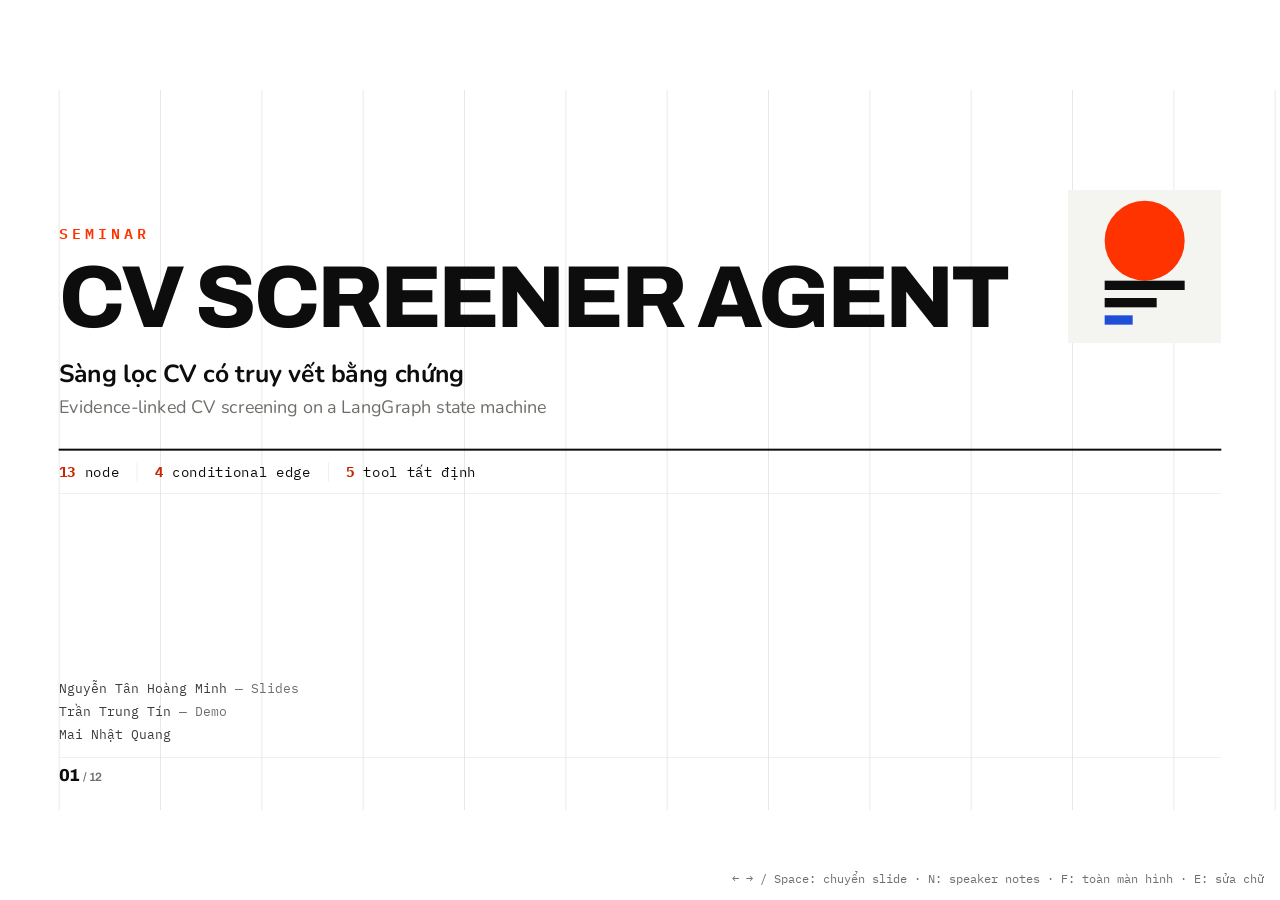
==== commit 94f96ea7: "docs: add a running outline and a closing slide The outline sits in the footer next to the page numb" ====
--- a/docs/slides/cv-screener-agent.html
+++ b/docs/slides/cv-screener-agent.html
@@ -240,6 +240,30 @@
 .pageno{font-family:var(--font-display); font-weight:800; font-size:26px; color:var(--ink);}
 .pageno span{color:var(--ink-3); font-weight:600; font-size:18px;}
 
+/* Outline chạy suốt — bốn phần của bài, phần đang nói tô đỏ.
+   Nằm ở chân slide cạnh số trang, không chiếm chỗ của nội dung. */
+.outline{
+    list-style:none; display:flex; align-items:baseline; flex:1;
+    margin-left:34px;
+}
+.outline li{
+    font-family:var(--font-mono); font-size:20px; letter-spacing:.05em;
+    color:#c4c4be; padding:0 20px; border-left:1px solid var(--grid); white-space:nowrap;
+}
+.outline li:first-child{border-left:0; padding-left:0;}
+.outline li.on{color:var(--red); font-weight:600;}
+
+/* Slide cảm ơn — chỉ chữ, căn giữa. */
+.thanks{
+    position:absolute; inset:0; display:flex; flex-direction:column;
+    align-items:center; justify-content:center; text-align:center; gap:22px;
+}
+.thanks h2{
+    font-family:var(--font-display); font-weight:800; font-size:84px; line-height:1.06;
+    letter-spacing:-0.025em; color:var(--ink);
+}
+.thanks p{font-family:var(--font-body); font-size:34px; color:var(--ink-3);}
+
 /* Slide ngắt nhịp: chỉ một chữ, căn giữa sân khấu */
 .word-only{
     position:absolute; inset:0;
@@ -542,7 +566,7 @@
     </div>
 
     <div class="slide-foot">
-        <div class="pageno">01<span> / 11</span></div>
+        <div class="pageno">01<span> / 12</span></div>
     </div>
 
     <div class="notes">
@@ -588,7 +612,8 @@
     </div>
 
     <div class="slide-foot">
-        <div class="pageno">02<span> / 11</span></div>
+        <div class="pageno">02<span> / 12</span></div>
+        <ol class="outline"><li class="on">Mở đầu</li><li>Phương pháp</li><li>Kết quả</li><li>Kết luận</li></ol>
     </div>
 
     <div class="notes">
@@ -687,7 +712,8 @@
     </div>
 
     <div class="slide-foot">
-        <div class="pageno">03<span> / 11</span></div>
+        <div class="pageno">03<span> / 12</span></div>
+        <ol class="outline"><li class="on">Mở đầu</li><li>Phương pháp</li><li>Kết quả</li><li>Kết luận</li></ol>
     </div>
 
     <div class="notes">
@@ -826,7 +852,8 @@
     </div>
 
     <div class="slide-foot">
-        <div class="pageno">04<span> / 11</span></div>
+        <div class="pageno">04<span> / 12</span></div>
+        <ol class="outline"><li>Mở đầu</li><li class="on">Phương pháp</li><li>Kết quả</li><li>Kết luận</li></ol>
     </div>
 
     <div class="notes">
@@ -935,7 +962,8 @@
 
 
     <div class="slide-foot">
-        <div class="pageno">05<span> / 11</span></div>
+        <div class="pageno">05<span> / 12</span></div>
+        <ol class="outline"><li>Mở đầu</li><li class="on">Phương pháp</li><li>Kết quả</li><li>Kết luận</li></ol>
     </div>
 
     <div class="notes">
@@ -1000,7 +1028,8 @@
     </div>
 
     <div class="slide-foot">
-        <div class="pageno">06<span> / 11</span></div>
+        <div class="pageno">06<span> / 12</span></div>
+        <ol class="outline"><li>Mở đầu</li><li class="on">Phương pháp</li><li>Kết quả</li><li>Kết luận</li></ol>
     </div>
 
     <div class="notes">
@@ -1020,7 +1049,8 @@
     </div>
 
     <div class="slide-foot" style="border-top:none;">
-        <div class="pageno">07<span> / 11</span></div>
+        <div class="pageno">07<span> / 12</span></div>
+        <ol class="outline"><li>Mở đầu</li><li class="on">Phương pháp</li><li>Kết quả</li><li>Kết luận</li></ol>
     </div>
 
     <div class="notes">
@@ -1105,7 +1135,8 @@
     </div>
 
     <div class="slide-foot">
-        <div class="pageno">08<span> / 11</span></div>
+        <div class="pageno">08<span> / 12</span></div>
+        <ol class="outline"><li>Mở đầu</li><li>Phương pháp</li><li class="on">Kết quả</li><li>Kết luận</li></ol>
     </div>
 
     <div class="notes">
@@ -1205,7 +1236,8 @@
     </div>
 
     <div class="slide-foot">
-        <div class="pageno">09<span> / 11</span></div>
+        <div class="pageno">09<span> / 12</span></div>
+        <ol class="outline"><li>Mở đầu</li><li>Phương pháp</li><li class="on">Kết quả</li><li>Kết luận</li></ol>
     </div>
 
     <div class="notes">
@@ -1283,7 +1315,8 @@
     </div>
 
     <div class="slide-foot">
-        <div class="pageno">10<span> / 11</span></div>
+        <div class="pageno">10<span> / 12</span></div>
+        <ol class="outline"><li>Mở đầu</li><li>Phương pháp</li><li class="on">Kết quả</li><li>Kết luận</li></ol>
     </div>
 
     <div class="notes">
@@ -1348,7 +1381,8 @@
     </div>
 
     <div class="slide-foot">
-        <div class="pageno">11<span> / 11</span></div>
+        <div class="pageno">11<span> / 12</span></div>
+        <ol class="outline"><li>Mở đầu</li><li>Phương pháp</li><li>Kết quả</li><li class="on">Kết luận</li></ol>
     </div>
 
     <div class="notes">
@@ -1357,6 +1391,25 @@
         <p><b>Nếu bị hỏi về ba điều luật đòi ở slide 2:</b> Article 12 — log từng node, cache JSONL, chạy lại ra y hệt. Article 13 — scorecard có trích dẫn truy về offset ký tự trong CV gốc. Article 14 — các công tắc ablation là chỗ người giám sát can thiệp được. Chưa làm conformity assessment; đây là demo nghiên cứu, không phải tuyên bố tuân thủ.</p>
         <p>Nếu được hỏi thêm, dùng lại các số đã nêu ở slide trước: 4 conditional edge đều có lưu lượng thật đo trên test_500 (slide 10) — không nhánh nào tồn tại chỉ để trông có vẻ agentic. Prompt rubric đầu tiên sập về <code>No Fit</code> trên 297/300 hàng, macro-F1 0.2405; nay <code>eval/report.py</code> tự cảnh báo mọi run có 95% cùng một nhãn. 198/290 CV dev có khoảng thời gian chồng lấn — đó là lý do <code>calculate_experience</code> tồn tại thay vì để model tự suy luận số năm kinh nghiệm.</p>
         <p><b>Phản biện dễ nhất:</b> "Counterfactual trường học p = 0.024 — vậy hệ thống thiên lệch?" Chính xác là: các dịch chuyển <b>có cùng một hướng</b> trên 261 cặp (72 cặp đổi điểm, 24 đổi nhãn), đó là bằng chứng về hướng chứ không phải về độ lớn; nhánh danh tính p = 0.635 cho thấy không phải cái gì cũng lệch. Quan trọng hơn: điểm <b>dịch chuyển</b> khi lẽ ra không được dịch chuyển — đó là bất ổn, một defect riêng, độc lập với thiên lệch. Mean delta gần 0 không chứng minh công bằng.</p>
+    </div>
+</section>
+
+
+<!-- ======================================================================
+     SLIDE 12 — CẢM ƠN & QA
+     ====================================================================== -->
+<section class="slide" aria-label="Cảm ơn và trao đổi">
+    <div class="thanks">
+        <h2 class="reveal">Cảm ơn thầy cô và các bạn<br>đã lắng nghe</h2>
+        <p class="reveal">Câu hỏi và trao đổi</p>
+    </div>
+
+    <div class="slide-foot" style="border-top:none;">
+        <div class="pageno">12<span> / 12</span></div>
+    </div>
+
+    <div class="notes">
+        <p>Quay lại slide 9 nếu bị hỏi về chỗ hệ thống hỏng, slide 10 nếu bị hỏi về cái giá của từng cổng, slide 8 nếu bị hỏi so với baseline. Notes của ba slide đó có sẵn số bootstrap, power, ablation và counterfactual.</p>
     </div>
 </section>
 
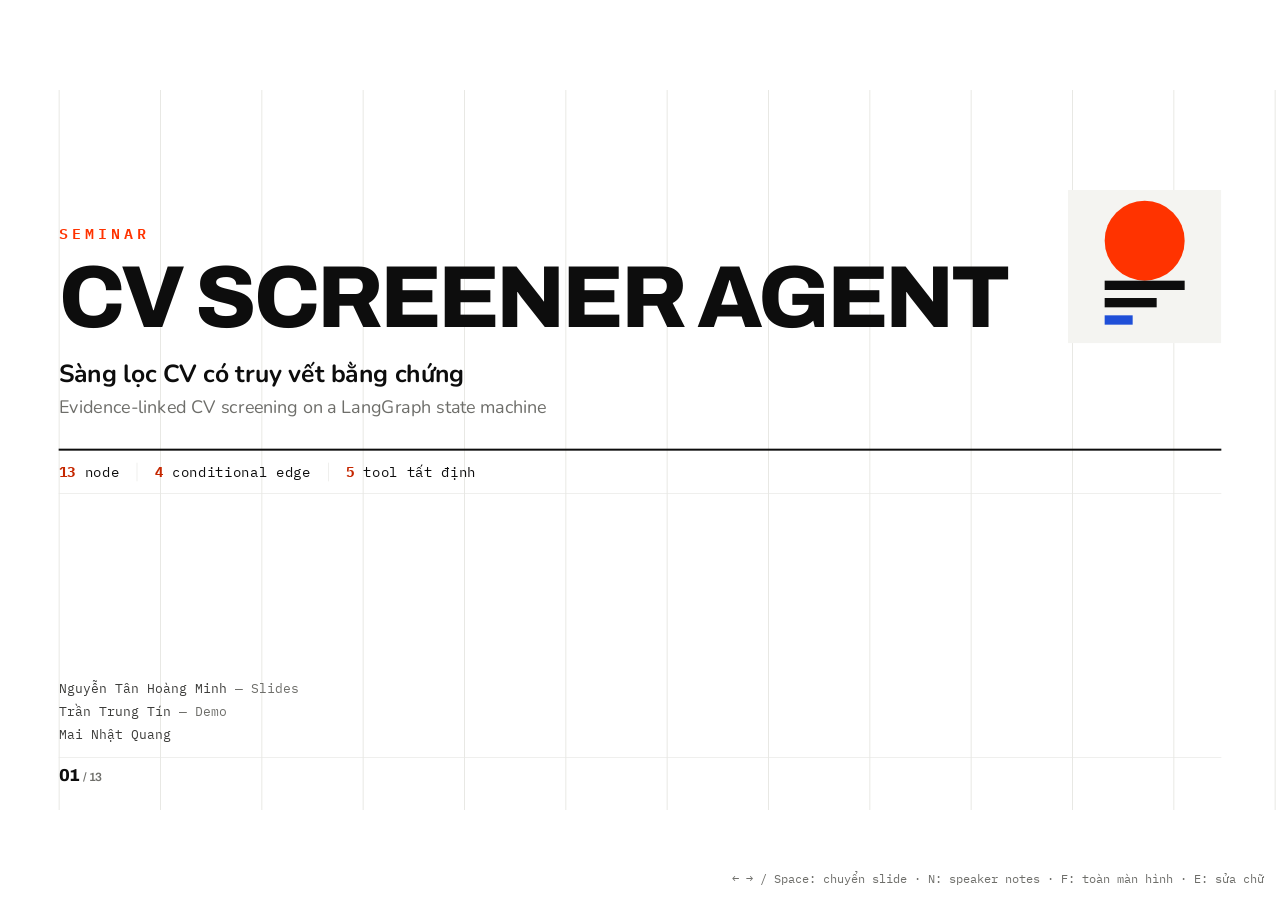
==== commit 41eb1d46: "docs: add the outline slide and shift every slide reference The running footer says where you are bu" ====
--- a/docs/slides/cv-screener-agent.html
+++ b/docs/slides/cv-screener-agent.html
@@ -334,7 +334,7 @@
 }
 .warn-line em{font-style:normal; color:#ff7a55;}
 
-/* Thẻ "phản biện — câu trả lời" (slide 8).
+/* Thẻ "phản biện — câu trả lời" (slide 9).
    Giữ nguyên con số bất lợi ở dòng .obj, rồi trả lời nó ngay bên dưới. */
 .ans{
     background:var(--panel); border-left:8px solid var(--red);
@@ -566,17 +566,77 @@
     </div>
 
     <div class="slide-foot">
-        <div class="pageno">01<span> / 12</span></div>
+        <div class="pageno">01<span> / 13</span></div>
     </div>
 
     <div class="notes">
-        <p>Dòng số liệu dưới tiêu đề là mỏ neo của cả bài: mọi con số xuất hiện sau đó đều quay lại được một trong ba mục này. Bài nói 20–25 phút, chia ba phần: vì sao bài toán này bị luật xếp vào nhóm nguy cơ cao (slide 2–3), hệ thống đã dựng (slide 4–7), và hệ thống sai ở đâu (slide 8–11).</p>
-        <p><b>Phản biện dễ nhất:</b> "0.486 là thấp." Đúng, và đó là con số tôi sẽ tự đưa lên slide 8 trước khi ai kịp hỏi — đối chứng là cả ba baseline đều 0.000, vì một lần gọi LLM không sinh ra câu trích dẫn nào để mà chỉ vào.</p>
+        <p>Dòng số liệu dưới tiêu đề là mỏ neo của cả bài: mọi con số xuất hiện sau đó đều quay lại được một trong ba mục này. Bài nói 20–25 phút, chia ba phần: vì sao bài toán này bị luật xếp vào nhóm nguy cơ cao (slide 3–4), hệ thống đã dựng (slide 5–8), và hệ thống sai ở đâu (slide 9–12).</p>
+        <p><b>Phản biện dễ nhất:</b> "0.486 là thấp." Đúng, và đó là con số tôi sẽ tự đưa lên slide 9 trước khi ai kịp hỏi — đối chứng là cả ba baseline đều 0.000, vì một lần gọi LLM không sinh ra câu trích dẫn nào để mà chỉ vào.</p>
     </div>
 </section>
 
 <!-- ======================================================================
-     SLIDE 2 — BỐI CẢNH 1/3: LUẬT
+     SLIDE 2 — MỤC LỤC
+     ====================================================================== -->
+<section class="slide" aria-label="Mục lục">
+    <div class="slide-head">
+        <div class="kicker"><span class="bar"></span>Mục lục</div>
+        <h2 class="vn">Bốn phần, và thứ tự chúng trả lời nhau</h2>
+        <div class="en">Outline</div>
+        <div class="head-rule"></div>
+    </div>
+
+    <div class="slide-body">
+        <div class="case reveal">
+            <span class="n">1</span>
+            <div>
+                <div class="t">Mở đầu — vì sao bài toán này cần một agent</div>
+                <div class="b">slide 3–4 <i>· luật đã xếp việc này vào nhóm nguy cơ cao, và ý tưởng tách bước</i></div>
+            </div>
+        </div>
+
+        <div class="case reveal">
+            <span class="n">2</span>
+            <div>
+                <div class="t">Phương pháp — hệ thống đã dựng</div>
+                <div class="b">slide 5–8 <i>· graph thật, ba khối logic, năm tool tất định, chạy thử một hồ sơ</i></div>
+            </div>
+        </div>
+
+        <div class="case reveal">
+            <span class="n">3</span>
+            <div>
+                <div class="t">Kết quả — đo được gì, và hỏng ở đâu</div>
+                <div class="b">slide 9–11 <i>· so với ba baseline, chỗ thứ tự bị đảo, lưu lượng từng nhánh</i></div>
+            </div>
+        </div>
+
+        <div class="case reveal" style="border-bottom:0;">
+            <span class="n">4</span>
+            <div>
+                <div class="t">Kết luận — mang về được gì</div>
+                <div class="b">slide 12 <i>· bốn điều dùng lại được cho một agent bất kỳ</i></div>
+            </div>
+        </div>
+
+        <div class="state-line reveal" style="margin-top:34px;">
+            Bốn phần này chạy suốt ở <em>chân mỗi slide</em> — phần đang nói được tô đỏ, nên người nghe luôn biết mình đang ở đâu.
+        </div>
+    </div>
+
+    <div class="slide-foot">
+        <div class="pageno">02<span> / 13</span></div>
+    </div>
+
+    <div class="notes">
+        <p>Dừng ở đây khoảng 20 giây. Nói rõ một câu về thứ tự: phần 1 đặt ra yêu cầu, phần 2 là thứ đã dựng để đáp yêu cầu đó, phần 3 đo xem nó có đáp được không, phần 4 rút ra cái dùng lại được. Không đọc lại cả bốn dòng — người nghe đọc nhanh hơn mình nói.</p>
+    </div>
+</section>
+
+
+
+<!-- ======================================================================
+     SLIDE 3 — BỐI CẢNH 1/3: LUẬT
      ====================================================================== -->
 <section class="slide" aria-label="Bối cảnh 1/3 — quy định">
     <div class="slide-head">
@@ -612,7 +672,7 @@
     </div>
 
     <div class="slide-foot">
-        <div class="pageno">02<span> / 12</span></div>
+        <div class="pageno">03<span> / 13</span></div>
         <ol class="outline"><li class="on">Mở đầu</li><li>Phương pháp</li><li>Kết quả</li><li>Kết luận</li></ol>
     </div>
 
@@ -624,7 +684,7 @@
 </section>
 
 <!-- ======================================================================
-     SLIDE 3 — Ý TƯỞNG: TỪ YÊU CẦU BẮT BUỘC ĐẾN MỘT AGENT
+     SLIDE 4 — Ý TƯỞNG: TỪ YÊU CẦU BẮT BUỘC ĐẾN MỘT AGENT
      ====================================================================== -->
 <section class="slide" aria-label="Ý tưởng — từ yêu cầu bắt buộc đến một agent">
     <div class="slide-head">
@@ -690,7 +750,7 @@
                 <text x="248" y="330" font-family="'Nunito',sans-serif" font-size="19" fill="#0d0d0d">mỗi bước ghi lại: vào gì · ra gì · rẽ theo nhánh nào</text>
                 <text x="0" y="364" font-family="'Nunito',sans-serif" font-size="19" fill="#6e6e6a">Giải trình được là hệ quả của việc tách bước, không phải của việc chọn model tốt hơn.</text>
             </svg>
-            <figcaption>Ý tưởng ở mức khái niệm — kiến trúc thật ở slide 4</figcaption>
+            <figcaption>Ý tưởng ở mức khái niệm — kiến trúc thật ở slide 5</figcaption>
         </figure>
 
         <div class="row reveal" style="margin-top:22px; gap:34px;">
@@ -712,20 +772,20 @@
     </div>
 
     <div class="slide-foot">
-        <div class="pageno">03<span> / 12</span></div>
+        <div class="pageno">04<span> / 13</span></div>
         <ol class="outline"><li class="on">Mở đầu</li><li>Phương pháp</li><li>Kết quả</li><li>Kết luận</li></ol>
     </div>
 
     <div class="notes">
-        <p>Đây là bản lề giữa bối cảnh và hệ thống: tôi <b>chưa</b> nói kiến trúc, chỉ nói ý tưởng rút ra từ slide 2. Nếu luật đòi nhật ký, giải trình và giám sát, thì một lần gọi LLM không đáp ứng được — không phải vì model yếu, mà vì <b>không có bước nào để mà ghi lại</b>. Giải trình được là hệ quả của việc tách bước.</p>
-        <p>“bước 1, 2, 3, n” ở đây cố ý để trống tên. Tên thật, số lượng thật và lưu lượng thật của từng nhánh nằm ở slide 4 — và tôi sẽ đo từng nhánh một, chứ không vẽ cho đẹp.</p>
-        <p><b>Phản biện dễ nhất:</b> “Tách bước thì tốn token hơn, được gì?” Đó đúng là câu hỏi E2 đặt ra, và tôi trả lời bằng số ở slide 8: hơn baseline mạnh nhất +0.04 macro-F1 với 2,5 lần token — tức là <b>không</b> thắng ở độ chính xác. Phần thắng nằm ở cột evidence coverage: 0.439 so với 0.000.</p>
-        <p>Nếu được hỏi vì sao không còn slide “bốn điểm nghẽn”: các ràng buộc kỹ thuật của dữ liệu thật (văn bản CV dính chữ, khoảng thời gian chồng lấn) được nói đúng chỗ hơn ở slide 6, nơi đã có tên tool để gắn vào.</p>
+        <p>Đây là bản lề giữa bối cảnh và hệ thống: tôi <b>chưa</b> nói kiến trúc, chỉ nói ý tưởng rút ra từ slide 3. Nếu luật đòi nhật ký, giải trình và giám sát, thì một lần gọi LLM không đáp ứng được — không phải vì model yếu, mà vì <b>không có bước nào để mà ghi lại</b>. Giải trình được là hệ quả của việc tách bước.</p>
+        <p>“bước 1, 2, 3, n” ở đây cố ý để trống tên. Tên thật, số lượng thật và lưu lượng thật của từng nhánh nằm ở slide 5 — và tôi sẽ đo từng nhánh một, chứ không vẽ cho đẹp.</p>
+        <p><b>Phản biện dễ nhất:</b> “Tách bước thì tốn token hơn, được gì?” Đó đúng là câu hỏi E2 đặt ra, và tôi trả lời bằng số ở slide 9: hơn baseline mạnh nhất +0.04 macro-F1 với 2,5 lần token — tức là <b>không</b> thắng ở độ chính xác. Phần thắng nằm ở cột evidence coverage: 0.439 so với 0.000.</p>
+        <p>Nếu được hỏi vì sao không còn slide “bốn điểm nghẽn”: các ràng buộc kỹ thuật của dữ liệu thật (văn bản CV dính chữ, khoảng thời gian chồng lấn) được nói đúng chỗ hơn ở slide 7, nơi đã có tên tool để gắn vào.</p>
     </div>
 </section>
 
 <!-- ======================================================================
-     SLIDE 4 — KIẾN TRÚC: GRAPH THẬT (nằm ngang, không số đo)
+     SLIDE 5 — KIẾN TRÚC: GRAPH THẬT (nằm ngang, không số đo)
      ====================================================================== -->
 <section class="slide" aria-label="Kiến trúc — state graph">
     <div class="slide-head">
@@ -852,19 +912,19 @@
     </div>
 
     <div class="slide-foot">
-        <div class="pageno">04<span> / 12</span></div>
+        <div class="pageno">05<span> / 13</span></div>
         <ol class="outline"><li>Mở đầu</li><li class="on">Phương pháp</li><li>Kết quả</li><li>Kết luận</li></ol>
     </div>
 
     <div class="notes">
         <p>13 node, không phải 12 — đọc thẳng từ <code>docs/diagrams/graph.mmd</code>, sinh tự động từ chính graph. Bốn conditional edge nằm gọn trong <code>src/graph/routes.py</code>: mỗi hàm là một pure function của state, không gọi tool và không gọi model.</p>
         <p>Chú ý một chỗ dễ vẽ sai: <code>deep_review</code> <b>không</b> đi thẳng tới <code>rank</code> — nó quay về <code>decide</code>, rồi <code>decide → rank</code>. Đúng như <code>graph.mmd</code>.</p>
-        <p>Slide này cố tình <b>không có số</b>: nó trả lời câu "hệ thống gồm những gì". Câu "nhánh nào thật sự có lưu lượng" là một câu khác, và tôi trả lời bằng số đo ở slide 10 — bốn conditional edge, bốn con số đo trên <code>test_500</code>. Nguyên tắc mang về được: <b>nhánh không có số đo là nhánh trang trí</b> (spec §4).</p>
+        <p>Slide này cố tình <b>không có số</b>: nó trả lời câu "hệ thống gồm những gì". Câu "nhánh nào thật sự có lưu lượng" là một câu khác, và tôi trả lời bằng số đo ở slide 11 — bốn conditional edge, bốn con số đo trên <code>test_500</code>. Nguyên tắc mang về được: <b>nhánh không có số đo là nhánh trang trí</b> (spec §4).</p>
         <p>Ngưỡng <code>max_repair_attempts = 2</code>: đo trên dữ liệu thật thì vòng thứ hai chưa bao giờ phải chạy — 12/12 hồ sơ cần repair được sửa ngay vòng đầu (<code>src/graph/routes.py</code>).</p>
     </div>
 </section>
 <!-- ======================================================================
-     SLIDE 5 — KIẾN TRÚC: BA KHỐI LOGIC
+     SLIDE 6 — KIẾN TRÚC: BA KHỐI LOGIC
      ====================================================================== -->
 <section class="slide" aria-label="Kiến trúc — ba khối logic">
     <div class="slide-head">
@@ -947,7 +1007,7 @@
                     <text class="svg-lab" x="1100" y="292" font-size="18">= <tspan font-weight="700" fill="#0d0d0d">vùng xám</tspan> &#8594; chấm lại một lượt ở <tspan font-family="'IBM Plex Mono',monospace">deep_review</tspan></text>
                 </g>
             </svg>
-            <figcaption>Cùng 13 node của slide 4, nhóm lại theo trách nhiệm</figcaption>
+            <figcaption>Cùng 13 node của slide 5, nhóm lại theo trách nhiệm</figcaption>
         </figure>
 
         <div class="row reveal" style="margin-top:18px; gap:30px;">
@@ -962,19 +1022,19 @@
 
 
     <div class="slide-foot">
-        <div class="pageno">05<span> / 12</span></div>
+        <div class="pageno">06<span> / 13</span></div>
         <ol class="outline"><li>Mở đầu</li><li class="on">Phương pháp</li><li>Kết quả</li><li>Kết luận</li></ol>
     </div>
 
     <div class="notes">
-        <p>Ba tầng là cách đọc, không phải cấu trúc thứ hai trong code: vẫn đúng 13 node của slide 4.</p>
+        <p>Ba tầng là cách đọc, không phải cấu trúc thứ hai trong code: vẫn đúng 13 node của slide 5.</p>
         <p>Rubric là quyết định thiết kế đáng nói nhất ở đây: JD được chuyển thành dữ liệu YAML có trọng số, cờ <code>must_have</code> và hai ngưỡng cắt (spec §6). HR sửa được mà hệ thống vẫn tái lập được; nhét JD vào prompt thì mỗi lần sửa là một hệ thống khác.</p>
-        <p><b>Phản biện dễ nhất:</b> "<code>reject_fast</code> chẳng phải là loại ứng viên sao?" Không: theo spec §2 nó gán nhãn <code>No Fit</code> nhưng <b>vẫn chấm mọi tiêu chí khác</b> để giao diện giải thích được — đó là chỗ Article 14 sống được. Cái giá của cổng này tôi đo và đưa lên slide 10.</p>
+        <p><b>Phản biện dễ nhất:</b> "<code>reject_fast</code> chẳng phải là loại ứng viên sao?" Không: theo spec §2 nó gán nhãn <code>No Fit</code> nhưng <b>vẫn chấm mọi tiêu chí khác</b> để giao diện giải thích được — đó là chỗ Article 14 sống được. Cái giá của cổng này tôi đo và đưa lên slide 11.</p>
     </div>
 </section>
 
 <!-- ======================================================================
-     SLIDE 6 — NĂM TOOL TẤT ĐỊNH
+     SLIDE 7 — NĂM TOOL TẤT ĐỊNH
      ====================================================================== -->
 <section class="slide" aria-label="Năm tool tất định">
     <div class="slide-head">
@@ -1028,7 +1088,7 @@
     </div>
 
     <div class="slide-foot">
-        <div class="pageno">06<span> / 12</span></div>
+        <div class="pageno">07<span> / 13</span></div>
         <ol class="outline"><li>Mở đầu</li><li class="on">Phương pháp</li><li>Kết quả</li><li>Kết luận</li></ol>
     </div>
 
@@ -1041,7 +1101,7 @@
     </div>
 </section>
 <!-- ======================================================================
-     SLIDE 7 — WALKTHROUGH MỘT HỒ SƠ
+     SLIDE 8 — WALKTHROUGH MỘT HỒ SƠ
      ====================================================================== -->
 <section class="slide" aria-label="Demo">
     <div class="word-only">
@@ -1049,7 +1109,7 @@
     </div>
 
     <div class="slide-foot" style="border-top:none;">
-        <div class="pageno">07<span> / 12</span></div>
+        <div class="pageno">08<span> / 13</span></div>
         <ol class="outline"><li>Mở đầu</li><li class="on">Phương pháp</li><li>Kết quả</li><li>Kết luận</li></ol>
     </div>
 
@@ -1057,14 +1117,14 @@
         <p><b>Chạy demo:</b> <code>python -m app.server</code> → <code>http://localhost:8000</code>. Mở sẵn trước khi lên nói, chọn preset ở khung “Dữ liệu đầu vào”. Mỗi ca mất vài chục giây vì nó gọi model thật.</p>
         <p><b>Thứ tự nên diễn:</b> ca 2 trước (nhanh nhất, thấy ngay nhánh tắt), rồi ca 3 (bật / tắt guard để so), rồi ca 4 nếu còn thời gian. Ca 1 chỉ cần nói miệng — nó không rẽ đi đâu cả.</p>
         <p><b>Điểm chính cần chỉ ra khi stepper chạy:</b> cái đang sáng lên không phải một hiệu ứng trình diễn. <code>predict_next_node</code> gọi thẳng bốn hàm routing trong <code>src/graph/routes.py</code> qua một bảng tra, còn các cạnh vô điều kiện thì soi theo <code>build_graph</code>. Bản đầu tiên <i>chép lại</i> luật rẽ và đã lệch khỏi graph ở ba chỗ; bảy test hiện ghim từng nhánh, ba trong số đó trượt với bản chép. Nói chuyện này ra — nó là lý do preview đáng tin.</p>
-        <p><b>Phản biện dễ nhất — tự nêu trước:</b> “Bốn ca này do anh tự viết, tất nhiên nó chạy đúng.” Đúng. Bốn ca là CV/JD tự soạn trong <code>app/demo_cases.py</code>, chọn riêng để mỗi ca bật đúng một nhánh — chúng chứng minh <b>cơ chế chạy đúng như mô tả</b>, không chứng minh gì về độ chính xác. Độ chính xác nằm ở slide 8–10, đo trên 300 và 500 hàng không phải do tôi soạn.</p>
+        <p><b>Phản biện dễ nhất — tự nêu trước:</b> “Bốn ca này do anh tự viết, tất nhiên nó chạy đúng.” Đúng. Bốn ca là CV/JD tự soạn trong <code>app/demo_cases.py</code>, chọn riêng để mỗi ca bật đúng một nhánh — chúng chứng minh <b>cơ chế chạy đúng như mô tả</b>, không chứng minh gì về độ chính xác. Độ chính xác nằm ở slide 9–11, đo trên 300 và 500 hàng không phải do tôi soạn.</p>
         <p><b>Cũng nói thẳng:</b> trên 300 CV thật của <code>dev_300</code>, <b>0</b> hồ sơ kích hoạt rule nào của guard. Ca 3 là CV tự soạn có chỉ thị ẩn. Giá trị của guard là <i>từ chối xử lý</i> một tài liệu đang cố can thiệp, không phải ngăn một can thiệp lẽ ra đã thành công.</p>
         <p><b>Nếu demo chết:</b> chuyển sang khối dự phòng bên phải và kể hàng #146 — CV đó ghi ngày kiểu <code>01/1-01/1</code> nên <code>extract</code> trả về 8 trường ngày hỏng, <code>repair</code> vá hết trong một vòng, điểm cộng lại rơi vào vùng xám nên bị chấm lại, và nhãn cuối trùng nhãn thật của dataset. Toàn bộ replay từ <code>data/cache/llm_cache.jsonl</code>, không gọi API lần nào.</p>
     </div>
 </section>
 
 <!-- ======================================================================
-     SLIDE 8 — BENCHMARK
+     SLIDE 9 — BENCHMARK
      ====================================================================== -->
 <section class="slide" aria-label="Benchmark agent so với ba baseline">
     <div class="slide-head">
@@ -1105,7 +1165,7 @@
 
                 <div class="callout reveal" style="font-size:22px; padding:22px 26px;">
                     <span class="lbl">Trần của bài toán, không phải của hệ này</span>
-                    AUC Good Fit / Potential Fit: agent <b>0.482</b> &#183; classifier <b>có giám sát</b>, xem nhãn agent chưa từng thấy, chỉ đạt <b>0.577</b>. Cả hai sát mức đoán ngẫu nhiên (0.5) — chi tiết ở slide 9.
+                    AUC Good Fit / Potential Fit: agent <b>0.482</b> &#183; classifier <b>có giám sát</b>, xem nhãn agent chưa từng thấy, chỉ đạt <b>0.577</b>. Cả hai sát mức đoán ngẫu nhiên (0.5) — chi tiết ở slide 10.
                 </div>
             </div>
 
@@ -1127,7 +1187,7 @@
                 <div class="ans reveal" style="padding:18px 24px 20px;">
                     <div class="obj" style="font-size:17px;"><b>Phản biện</b>&#8220;Agent cũng loại oan: 73 / 130 hàng nhãn thật Good Fit bị trả về No Fit.&#8221;</div>
                     <div class="ttl" style="font-size:25px;">Loại oan ở đây đo được, tách được, và tắt được</div>
-                    <div class="ev" style="font-size:20px;">73 = <b>28</b> do cổng <code class="mono">must_have</code> + <b>45</b> do tầng chấm điểm — phân rã đầy đủ ở slide 10.</div>
+                    <div class="ev" style="font-size:20px;">73 = <b>28</b> do cổng <code class="mono">must_have</code> + <b>45</b> do tầng chấm điểm — phân rã đầy đủ ở slide 11.</div>
                 </div>
 
             </div>
@@ -1135,22 +1195,22 @@
     </div>
 
     <div class="slide-foot">
-        <div class="pageno">08<span> / 12</span></div>
+        <div class="pageno">09<span> / 13</span></div>
         <ol class="outline"><li>Mở đầu</li><li>Phương pháp</li><li class="on">Kết quả</li><li>Kết luận</li></ol>
     </div>
 
     <div class="notes">
         <p><b>Chiến lược mở đầu:</b> callout trần bài toán (trên, cạnh bảng) đọc trước tiên — AUC agent 0.482, classifier có giám sát cũng chỉ 0.577, cả hai sát ngẫu nhiên — để khán giả không kỳ vọng sai trước khi nhìn macro-F1. Sau đó đọc bảng trái sang phải: Good Fit recall (TF-IDF nổi lên trước) &#8594; No Fit F1 (giải thích ngay tại sao TF-IDF cao recall) &#8594; macro-F1/Tokens/Evidence (điểm tổng và cái baseline không có).</p>
         <p><b>Cách trình bày ba thẻ phản biện:</b> đọc to cả ba dòng phản biện trước, rồi mới trả lời. Ba con số bất lợi đó do tôi đo và tôi nêu — không phải chỗ tôi quên nói.</p>
-        <p><b>Thẻ 1 (TF-IDF).</b> Recall 0.419 của TF-IDF là thật, và Good Fit F1 của nó (0.356) cũng cao hơn agent (0.236) — nói rõ điểm này. Nhưng nó mua recall bằng cách đẩy hàng ra khỏi No Fit, nên No Fit F1 tụt còn 0.494 và macro-F1 tổng là thấp nhất trong bốn hệ — cột No Fit F1 trên bảng giờ cho thấy trade-off này trực tiếp, không cần đợi câu trả lời. Chốt bằng trần: trên 149 hàng mang một trong hai nhãn, AUC của agent là 0.482 với khoảng bootstrap [0.386, 0.575]; một classifier có giám sát, cross-validate theo JD, được xem nhãn mà agent không bao giờ thấy, chỉ đạt 0.577. Đó là trần của <i>bài toán</i>, không phải của hệ này. <b>Nếu bị đánh ngược:</b> &#8220;vậy cả hai đều vô dụng&#8221; — đúng với riêng cặp Good/Potential, và đó chính là nội dung slide 9.</p>
-        <p><b>Thẻ 2 (macro-F1/token).</b> Spec &#167;7 dự trù đúng tình huống baseline rubric-in-prompt sát agent: khi đó giá trị của agent phải nằm ở truy vết bằng chứng, xử lý CV lỗi, chặn can thiệp và chi phí. 0.439 so với 0.000 không phải một khoảng cách hơn kém — ba baseline <i>chưa bao giờ sinh ra</i> một trích dẫn để mà đo. Nếu bị hỏi &#8220;+0.04 với 2,5 lần token thì đáng không?&#8221; — tính thuần theo macro-F1 thì <b>không</b>, và đó là lý do E2 chỉ được tuyên là đạt một phần ở slide cuối. Câu trả lời không phải &#8220;đáng vì F1&#8221; mà là: một nhãn không kèm bằng chứng thì không triển khai được cho nhóm nguy cơ cao ở slide 2, nên nó không phải một lựa chọn rẻ hơn.</p>
-        <p><b>Thẻ 3 (loại oan).</b> Phân rã 73 hàng: <code>test_shipped.md</code> ghi cổng <code>must_have</code> chặn 121 hàng trước khi chấm, trong đó 28 hàng mang nhãn thật Good Fit; <code>reject_fast</code> luôn trả No Fit, nên 28 trong 73 là do cổng, 45 còn lại là do tầng chấm điểm. Tiêu chí chặn nhiều nhất là <code>experience_years</code> (48 / 121 hàng) — nối thẳng về ca demo số 2 ở slide 7, và về hàng #146 nơi CV ghi ngày kiểu <code>01/1-01/1</code>. <b>Hai số này ở hai tập khác nhau:</b> 28/45 đo trên test_500, còn +0.033 khi tắt cổng đo trên dev_300 (<code>must_have_gate.md</code>: 0.3721 &#8594; 0.4052, 33/300 dự đoán đổi, +208k token). Đừng gộp chúng thành một câu.</p>
+        <p><b>Thẻ 1 (TF-IDF).</b> Recall 0.419 của TF-IDF là thật, và Good Fit F1 của nó (0.356) cũng cao hơn agent (0.236) — nói rõ điểm này. Nhưng nó mua recall bằng cách đẩy hàng ra khỏi No Fit, nên No Fit F1 tụt còn 0.494 và macro-F1 tổng là thấp nhất trong bốn hệ — cột No Fit F1 trên bảng giờ cho thấy trade-off này trực tiếp, không cần đợi câu trả lời. Chốt bằng trần: trên 149 hàng mang một trong hai nhãn, AUC của agent là 0.482 với khoảng bootstrap [0.386, 0.575]; một classifier có giám sát, cross-validate theo JD, được xem nhãn mà agent không bao giờ thấy, chỉ đạt 0.577. Đó là trần của <i>bài toán</i>, không phải của hệ này. <b>Nếu bị đánh ngược:</b> &#8220;vậy cả hai đều vô dụng&#8221; — đúng với riêng cặp Good/Potential, và đó chính là nội dung slide 10.</p>
+        <p><b>Thẻ 2 (macro-F1/token).</b> Spec &#167;7 dự trù đúng tình huống baseline rubric-in-prompt sát agent: khi đó giá trị của agent phải nằm ở truy vết bằng chứng, xử lý CV lỗi, chặn can thiệp và chi phí. 0.439 so với 0.000 không phải một khoảng cách hơn kém — ba baseline <i>chưa bao giờ sinh ra</i> một trích dẫn để mà đo. Nếu bị hỏi &#8220;+0.04 với 2,5 lần token thì đáng không?&#8221; — tính thuần theo macro-F1 thì <b>không</b>, và đó là lý do E2 chỉ được tuyên là đạt một phần ở slide cuối. Câu trả lời không phải &#8220;đáng vì F1&#8221; mà là: một nhãn không kèm bằng chứng thì không triển khai được cho nhóm nguy cơ cao ở slide 3, nên nó không phải một lựa chọn rẻ hơn.</p>
+        <p><b>Thẻ 3 (loại oan).</b> Phân rã 73 hàng: <code>test_shipped.md</code> ghi cổng <code>must_have</code> chặn 121 hàng trước khi chấm, trong đó 28 hàng mang nhãn thật Good Fit; <code>reject_fast</code> luôn trả No Fit, nên 28 trong 73 là do cổng, 45 còn lại là do tầng chấm điểm. Tiêu chí chặn nhiều nhất là <code>experience_years</code> (48 / 121 hàng) — nối thẳng về ca demo số 2 ở slide 8, và về hàng #146 nơi CV ghi ngày kiểu <code>01/1-01/1</code>. <b>Hai số này ở hai tập khác nhau:</b> 28/45 đo trên test_500, còn +0.033 khi tắt cổng đo trên dev_300 (<code>must_have_gate.md</code>: 0.3721 &#8594; 0.4052, 33/300 dự đoán đổi, +208k token). Đừng gộp chúng thành một câu.</p>
         <p><b>Khác biệt thật, nói thẳng:</b> một hệ sàng lọc thông thường cũng loại oan, nhưng không biết mình loại oan bao nhiêu, không tách được lỗi thuộc về khâu nào, và không có công tắc nào để tắt khâu đó đi rồi đo lại.</p>
     </div>
 </section>
 
 <!-- ======================================================================
-     SLIDE 9 — ORDERING
+     SLIDE 10 — ORDERING
      ====================================================================== -->
 <section class="slide" aria-label="Ordering — chỗ hệ thống thật sự hỏng">
     <div class="slide-head">
@@ -1236,7 +1296,7 @@
     </div>
 
     <div class="slide-foot">
-        <div class="pageno">09<span> / 12</span></div>
+        <div class="pageno">10<span> / 13</span></div>
         <ol class="outline"><li>Mở đầu</li><li>Phương pháp</li><li class="on">Kết quả</li><li>Kết luận</li></ol>
     </div>
 
@@ -1247,7 +1307,7 @@
     </div>
 </section>
 <!-- ======================================================================
-     SLIDE 10 — LƯU LƯỢNG NHÁNH & ĐÓNG GÓP TỪNG MODULE
+     SLIDE 11 — LƯU LƯỢNG NHÁNH & ĐÓNG GÓP TỪNG MODULE
      ====================================================================== -->
 <section class="slide" aria-label="Lưu lượng nhánh và đóng góp từng module">
     <div class="slide-head">
@@ -1315,7 +1375,7 @@
     </div>
 
     <div class="slide-foot">
-        <div class="pageno">10<span> / 12</span></div>
+        <div class="pageno">11<span> / 13</span></div>
         <ol class="outline"><li>Mở đầu</li><li>Phương pháp</li><li class="on">Kết quả</li><li>Kết luận</li></ol>
     </div>
 
@@ -1323,12 +1383,12 @@
         <p>Ba ablation, ba cách đọc khác nhau, và không cái nào được gộp thành một con số "đóng góp của agent". Cổng <code>must_have</code> là cái đắt nhất: <b>0.3721</b> (bật) vs <b>0.4052</b> (tắt) — nó <b>làm giảm</b> macro-F1 0.0331 để đổi lấy 208.127 token; trên <code>test_500</code> nó loại 121 hàng với precision 0.645, trong đó 28 hàng thật là Good Fit. <code>no_gray_zone</code>: 0.4155 (agent) vs 0.4014 (tắt <code>deep_review</code>).</p>
         <p><b>Phản biện dễ nhất:</b> "Vậy tắt cổng đi cho xong?" Đó chính là lựa chọn mà số đo mở ra — nhưng tắt cổng là trả thêm khoảng 20% token mỗi lần chạy. Điều chúng tôi khẳng định không phải cổng đúng hay sai, mà là <b>cái giá của nó đã được đo</b>, nên đây là một lựa chọn chứ không phải một mặc định.</p>
         <p>Về guard: tôi <b>không</b> tuyên bố guard chặn được tấn công. Sáu hàng bị đầu độc chấm đúng 0.550 — y hệt hàng sạch — kể cả khi tắt guard. Giá trị của guard là từ chối xử lý một tài liệu đang cố can thiệp, không phải ngăn một can thiệp lẽ ra sẽ thành công. Và các hàng đó là fixture tổng hợp, vì 0/300 CV thật kích hoạt rule nào.</p>
-        <p>Cho đủ: cổng <code>must_have</code> giải thích 28 trong 73 hàng Good Fit bị trả về No Fit trên <code>test_500</code>; phần còn lại nằm ở tầng chấm điểm, tức slide 9.</p>
+        <p>Cho đủ: cổng <code>must_have</code> giải thích 28 trong 73 hàng Good Fit bị trả về No Fit trên <code>test_500</code>; phần còn lại nằm ở tầng chấm điểm, tức slide 10.</p>
     </div>
 </section>
 
 <!-- ======================================================================
-     SLIDE 11 — KẾT LUẬN, BÀI HỌC & QA
+     SLIDE 12 — KẾT LUẬN, BÀI HỌC & QA
      ====================================================================== -->
 <section class="slide" aria-label="Kết luận, bài học nghiên cứu và QA">
     <div class="slide-head">
@@ -1381,22 +1441,22 @@
     </div>
 
     <div class="slide-foot">
-        <div class="pageno">11<span> / 12</span></div>
+        <div class="pageno">12<span> / 13</span></div>
         <ol class="outline"><li>Mở đầu</li><li>Phương pháp</li><li>Kết quả</li><li class="on">Kết luận</li></ol>
     </div>
 
     <div class="notes">
         <p><b>Slide này cố tình không có con số.</b> Bốn điều trên là thứ người nghe mang về được kể cả khi họ không làm sàng lọc CV. Số liệu nằm ở đây, chỉ lấy ra khi bị hỏi.</p>
-        <p><b>Nếu bị hỏi "vậy rốt cuộc nó có tốt hơn không":</b> E1 đạt — evidence coverage 0.486 so với 0.000 của cả ba baseline. E2 chỉ đạt một phần — hơn baseline mạnh nhất +0.04 macro-F1 nhưng tốn 2,5 lần token, tức là <b>không</b> thắng ở độ chính xác. Phần thắng nằm ở truy vết, đúng như slide 8 đã nói.</p>
-        <p><b>Nếu bị hỏi về ba điều luật đòi ở slide 2:</b> Article 12 — log từng node, cache JSONL, chạy lại ra y hệt. Article 13 — scorecard có trích dẫn truy về offset ký tự trong CV gốc. Article 14 — các công tắc ablation là chỗ người giám sát can thiệp được. Chưa làm conformity assessment; đây là demo nghiên cứu, không phải tuyên bố tuân thủ.</p>
-        <p>Nếu được hỏi thêm, dùng lại các số đã nêu ở slide trước: 4 conditional edge đều có lưu lượng thật đo trên test_500 (slide 10) — không nhánh nào tồn tại chỉ để trông có vẻ agentic. Prompt rubric đầu tiên sập về <code>No Fit</code> trên 297/300 hàng, macro-F1 0.2405; nay <code>eval/report.py</code> tự cảnh báo mọi run có 95% cùng một nhãn. 198/290 CV dev có khoảng thời gian chồng lấn — đó là lý do <code>calculate_experience</code> tồn tại thay vì để model tự suy luận số năm kinh nghiệm.</p>
+        <p><b>Nếu bị hỏi "vậy rốt cuộc nó có tốt hơn không":</b> E1 đạt — evidence coverage 0.486 so với 0.000 của cả ba baseline. E2 chỉ đạt một phần — hơn baseline mạnh nhất +0.04 macro-F1 nhưng tốn 2,5 lần token, tức là <b>không</b> thắng ở độ chính xác. Phần thắng nằm ở truy vết, đúng như slide 9 đã nói.</p>
+        <p><b>Nếu bị hỏi về ba điều luật đòi ở slide 3:</b> Article 12 — log từng node, cache JSONL, chạy lại ra y hệt. Article 13 — scorecard có trích dẫn truy về offset ký tự trong CV gốc. Article 14 — các công tắc ablation là chỗ người giám sát can thiệp được. Chưa làm conformity assessment; đây là demo nghiên cứu, không phải tuyên bố tuân thủ.</p>
+        <p>Nếu được hỏi thêm, dùng lại các số đã nêu ở slide trước: 4 conditional edge đều có lưu lượng thật đo trên test_500 (slide 11) — không nhánh nào tồn tại chỉ để trông có vẻ agentic. Prompt rubric đầu tiên sập về <code>No Fit</code> trên 297/300 hàng, macro-F1 0.2405; nay <code>eval/report.py</code> tự cảnh báo mọi run có 95% cùng một nhãn. 198/290 CV dev có khoảng thời gian chồng lấn — đó là lý do <code>calculate_experience</code> tồn tại thay vì để model tự suy luận số năm kinh nghiệm.</p>
         <p><b>Phản biện dễ nhất:</b> "Counterfactual trường học p = 0.024 — vậy hệ thống thiên lệch?" Chính xác là: các dịch chuyển <b>có cùng một hướng</b> trên 261 cặp (72 cặp đổi điểm, 24 đổi nhãn), đó là bằng chứng về hướng chứ không phải về độ lớn; nhánh danh tính p = 0.635 cho thấy không phải cái gì cũng lệch. Quan trọng hơn: điểm <b>dịch chuyển</b> khi lẽ ra không được dịch chuyển — đó là bất ổn, một defect riêng, độc lập với thiên lệch. Mean delta gần 0 không chứng minh công bằng.</p>
     </div>
 </section>
 
 
 <!-- ======================================================================
-     SLIDE 12 — CẢM ƠN & QA
+     SLIDE 13 — CẢM ƠN & QA
      ====================================================================== -->
 <section class="slide" aria-label="Cảm ơn và trao đổi">
     <div class="thanks">
@@ -1405,11 +1465,11 @@
     </div>
 
     <div class="slide-foot" style="border-top:none;">
-        <div class="pageno">12<span> / 12</span></div>
+        <div class="pageno">13<span> / 13</span></div>
     </div>
 
     <div class="notes">
-        <p>Quay lại slide 9 nếu bị hỏi về chỗ hệ thống hỏng, slide 10 nếu bị hỏi về cái giá của từng cổng, slide 8 nếu bị hỏi so với baseline. Notes của ba slide đó có sẵn số bootstrap, power, ablation và counterfactual.</p>
+        <p>Quay lại slide 10 nếu bị hỏi về chỗ hệ thống hỏng, slide 11 nếu bị hỏi về cái giá của từng cổng, slide 9 nếu bị hỏi so với baseline. Notes của ba slide đó có sẵn số bootstrap, power, ablation và counterfactual.</p>
     </div>
 </section>
 
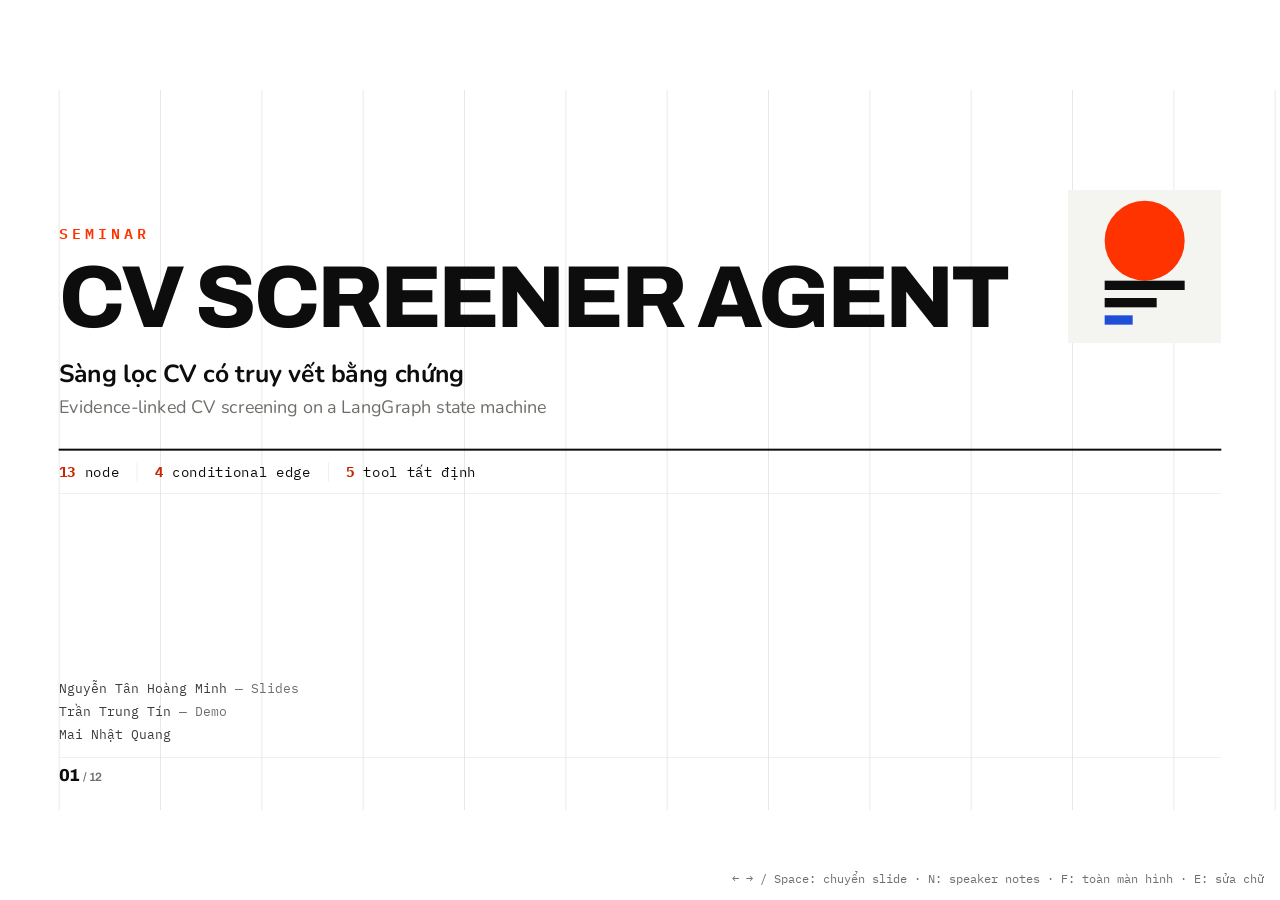
==== commit 9afebf86: "docs: drop the ordering slide and renumber the deck to 12 slides" ====
--- a/docs/slides/cv-screener-agent.html
+++ b/docs/slides/cv-screener-agent.html
@@ -566,11 +566,11 @@
     </div>
 
     <div class="slide-foot">
-        <div class="pageno">01<span> / 13</span></div>
+        <div class="pageno">01<span> / 12</span></div>
     </div>
 
     <div class="notes">
-        <p>Dòng số liệu dưới tiêu đề là mỏ neo của cả bài: mọi con số xuất hiện sau đó đều quay lại được một trong ba mục này. Bài nói 20–25 phút, chia ba phần: vì sao bài toán này bị luật xếp vào nhóm nguy cơ cao (slide 3–4), hệ thống đã dựng (slide 5–8), và hệ thống sai ở đâu (slide 9–12).</p>
+        <p>Dòng số liệu dưới tiêu đề là mỏ neo của cả bài: mọi con số xuất hiện sau đó đều quay lại được một trong ba mục này. Bài nói 20–25 phút, chia ba phần: vì sao bài toán này bị luật xếp vào nhóm nguy cơ cao (slide 3–4), hệ thống đã dựng (slide 5–8), và hệ thống sai ở đâu (slide 9–11).</p>
         <p><b>Phản biện dễ nhất:</b> "0.486 là thấp." Đúng, và đó là con số tôi sẽ tự đưa lên slide 9 trước khi ai kịp hỏi — đối chứng là cả ba baseline đều 0.000, vì một lần gọi LLM không sinh ra câu trích dẫn nào để mà chỉ vào.</p>
     </div>
 </section>
@@ -581,51 +581,43 @@
 <section class="slide" aria-label="Mục lục">
     <div class="slide-head">
         <div class="kicker"><span class="bar"></span>Mục lục</div>
-        <h2 class="vn">Bốn phần, và thứ tự chúng trả lời nhau</h2>
-        <div class="en">Outline</div>
+        <h2 class="vn">Outline</h2>
         <div class="head-rule"></div>
     </div>
 
     <div class="slide-body">
-        <div class="case reveal">
+        <div class="case reveal" style="padding:34px 0;">
             <span class="n">1</span>
             <div>
                 <div class="t">Mở đầu — vì sao bài toán này cần một agent</div>
-                <div class="b">slide 3–4 <i>· luật đã xếp việc này vào nhóm nguy cơ cao, và ý tưởng tách bước</i></div>
-            </div>
-        </div>
-
-        <div class="case reveal">
+            </div>
+        </div>
+
+        <div class="case reveal" style="padding:34px 0;">
             <span class="n">2</span>
             <div>
                 <div class="t">Phương pháp — hệ thống đã dựng</div>
-                <div class="b">slide 5–8 <i>· graph thật, ba khối logic, năm tool tất định, chạy thử một hồ sơ</i></div>
-            </div>
-        </div>
-
-        <div class="case reveal">
+            </div>
+        </div>
+
+        <div class="case reveal" style="padding:34px 0;">
             <span class="n">3</span>
             <div>
                 <div class="t">Kết quả — đo được gì, và hỏng ở đâu</div>
-                <div class="b">slide 9–11 <i>· so với ba baseline, chỗ thứ tự bị đảo, lưu lượng từng nhánh</i></div>
-            </div>
-        </div>
-
-        <div class="case reveal" style="border-bottom:0;">
+            </div>
+        </div>
+
+        <div class="case reveal" style="padding:34px 0; border-bottom:0;">
             <span class="n">4</span>
             <div>
                 <div class="t">Kết luận — mang về được gì</div>
-                <div class="b">slide 12 <i>· bốn điều dùng lại được cho một agent bất kỳ</i></div>
-            </div>
-        </div>
-
-        <div class="state-line reveal" style="margin-top:34px;">
-            Bốn phần này chạy suốt ở <em>chân mỗi slide</em> — phần đang nói được tô đỏ, nên người nghe luôn biết mình đang ở đâu.
-        </div>
+            </div>
+        </div>
+
     </div>
 
     <div class="slide-foot">
-        <div class="pageno">02<span> / 13</span></div>
+        <div class="pageno">02<span> / 12</span></div>
     </div>
 
     <div class="notes">
@@ -672,7 +664,7 @@
     </div>
 
     <div class="slide-foot">
-        <div class="pageno">03<span> / 13</span></div>
+        <div class="pageno">03<span> / 12</span></div>
         <ol class="outline"><li class="on">Mở đầu</li><li>Phương pháp</li><li>Kết quả</li><li>Kết luận</li></ol>
     </div>
 
@@ -772,7 +764,7 @@
     </div>
 
     <div class="slide-foot">
-        <div class="pageno">04<span> / 13</span></div>
+        <div class="pageno">04<span> / 12</span></div>
         <ol class="outline"><li class="on">Mở đầu</li><li>Phương pháp</li><li>Kết quả</li><li>Kết luận</li></ol>
     </div>
 
@@ -912,14 +904,14 @@
     </div>
 
     <div class="slide-foot">
-        <div class="pageno">05<span> / 13</span></div>
+        <div class="pageno">05<span> / 12</span></div>
         <ol class="outline"><li>Mở đầu</li><li class="on">Phương pháp</li><li>Kết quả</li><li>Kết luận</li></ol>
     </div>
 
     <div class="notes">
         <p>13 node, không phải 12 — đọc thẳng từ <code>docs/diagrams/graph.mmd</code>, sinh tự động từ chính graph. Bốn conditional edge nằm gọn trong <code>src/graph/routes.py</code>: mỗi hàm là một pure function của state, không gọi tool và không gọi model.</p>
         <p>Chú ý một chỗ dễ vẽ sai: <code>deep_review</code> <b>không</b> đi thẳng tới <code>rank</code> — nó quay về <code>decide</code>, rồi <code>decide → rank</code>. Đúng như <code>graph.mmd</code>.</p>
-        <p>Slide này cố tình <b>không có số</b>: nó trả lời câu "hệ thống gồm những gì". Câu "nhánh nào thật sự có lưu lượng" là một câu khác, và tôi trả lời bằng số đo ở slide 11 — bốn conditional edge, bốn con số đo trên <code>test_500</code>. Nguyên tắc mang về được: <b>nhánh không có số đo là nhánh trang trí</b> (spec §4).</p>
+        <p>Slide này cố tình <b>không có số</b>: nó trả lời câu "hệ thống gồm những gì". Câu "nhánh nào thật sự có lưu lượng" là một câu khác, và tôi trả lời bằng số đo ở slide 10 — bốn conditional edge, bốn con số đo trên <code>test_500</code>. Nguyên tắc mang về được: <b>nhánh không có số đo là nhánh trang trí</b> (spec §4).</p>
         <p>Ngưỡng <code>max_repair_attempts = 2</code>: đo trên dữ liệu thật thì vòng thứ hai chưa bao giờ phải chạy — 12/12 hồ sơ cần repair được sửa ngay vòng đầu (<code>src/graph/routes.py</code>).</p>
     </div>
 </section>
@@ -1022,14 +1014,14 @@
 
 
     <div class="slide-foot">
-        <div class="pageno">06<span> / 13</span></div>
+        <div class="pageno">06<span> / 12</span></div>
         <ol class="outline"><li>Mở đầu</li><li class="on">Phương pháp</li><li>Kết quả</li><li>Kết luận</li></ol>
     </div>
 
     <div class="notes">
         <p>Ba tầng là cách đọc, không phải cấu trúc thứ hai trong code: vẫn đúng 13 node của slide 5.</p>
         <p>Rubric là quyết định thiết kế đáng nói nhất ở đây: JD được chuyển thành dữ liệu YAML có trọng số, cờ <code>must_have</code> và hai ngưỡng cắt (spec §6). HR sửa được mà hệ thống vẫn tái lập được; nhét JD vào prompt thì mỗi lần sửa là một hệ thống khác.</p>
-        <p><b>Phản biện dễ nhất:</b> "<code>reject_fast</code> chẳng phải là loại ứng viên sao?" Không: theo spec §2 nó gán nhãn <code>No Fit</code> nhưng <b>vẫn chấm mọi tiêu chí khác</b> để giao diện giải thích được — đó là chỗ Article 14 sống được. Cái giá của cổng này tôi đo và đưa lên slide 11.</p>
+        <p><b>Phản biện dễ nhất:</b> "<code>reject_fast</code> chẳng phải là loại ứng viên sao?" Không: theo spec §2 nó gán nhãn <code>No Fit</code> nhưng <b>vẫn chấm mọi tiêu chí khác</b> để giao diện giải thích được — đó là chỗ Article 14 sống được. Cái giá của cổng này tôi đo và đưa lên slide 10.</p>
     </div>
 </section>
 
@@ -1088,7 +1080,7 @@
     </div>
 
     <div class="slide-foot">
-        <div class="pageno">07<span> / 13</span></div>
+        <div class="pageno">07<span> / 12</span></div>
         <ol class="outline"><li>Mở đầu</li><li class="on">Phương pháp</li><li>Kết quả</li><li>Kết luận</li></ol>
     </div>
 
@@ -1109,7 +1101,7 @@
     </div>
 
     <div class="slide-foot" style="border-top:none;">
-        <div class="pageno">08<span> / 13</span></div>
+        <div class="pageno">08<span> / 12</span></div>
         <ol class="outline"><li>Mở đầu</li><li class="on">Phương pháp</li><li>Kết quả</li><li>Kết luận</li></ol>
     </div>
 
@@ -1117,7 +1109,7 @@
         <p><b>Chạy demo:</b> <code>python -m app.server</code> → <code>http://localhost:8000</code>. Mở sẵn trước khi lên nói, chọn preset ở khung “Dữ liệu đầu vào”. Mỗi ca mất vài chục giây vì nó gọi model thật.</p>
         <p><b>Thứ tự nên diễn:</b> ca 2 trước (nhanh nhất, thấy ngay nhánh tắt), rồi ca 3 (bật / tắt guard để so), rồi ca 4 nếu còn thời gian. Ca 1 chỉ cần nói miệng — nó không rẽ đi đâu cả.</p>
         <p><b>Điểm chính cần chỉ ra khi stepper chạy:</b> cái đang sáng lên không phải một hiệu ứng trình diễn. <code>predict_next_node</code> gọi thẳng bốn hàm routing trong <code>src/graph/routes.py</code> qua một bảng tra, còn các cạnh vô điều kiện thì soi theo <code>build_graph</code>. Bản đầu tiên <i>chép lại</i> luật rẽ và đã lệch khỏi graph ở ba chỗ; bảy test hiện ghim từng nhánh, ba trong số đó trượt với bản chép. Nói chuyện này ra — nó là lý do preview đáng tin.</p>
-        <p><b>Phản biện dễ nhất — tự nêu trước:</b> “Bốn ca này do anh tự viết, tất nhiên nó chạy đúng.” Đúng. Bốn ca là CV/JD tự soạn trong <code>app/demo_cases.py</code>, chọn riêng để mỗi ca bật đúng một nhánh — chúng chứng minh <b>cơ chế chạy đúng như mô tả</b>, không chứng minh gì về độ chính xác. Độ chính xác nằm ở slide 9–11, đo trên 300 và 500 hàng không phải do tôi soạn.</p>
+        <p><b>Phản biện dễ nhất — tự nêu trước:</b> “Bốn ca này do anh tự viết, tất nhiên nó chạy đúng.” Đúng. Bốn ca là CV/JD tự soạn trong <code>app/demo_cases.py</code>, chọn riêng để mỗi ca bật đúng một nhánh — chúng chứng minh <b>cơ chế chạy đúng như mô tả</b>, không chứng minh gì về độ chính xác. Độ chính xác nằm ở slide 9–10, đo trên 300 và 500 hàng không phải do tôi soạn.</p>
         <p><b>Cũng nói thẳng:</b> trên 300 CV thật của <code>dev_300</code>, <b>0</b> hồ sơ kích hoạt rule nào của guard. Ca 3 là CV tự soạn có chỉ thị ẩn. Giá trị của guard là <i>từ chối xử lý</i> một tài liệu đang cố can thiệp, không phải ngăn một can thiệp lẽ ra đã thành công.</p>
         <p><b>Nếu demo chết:</b> chuyển sang khối dự phòng bên phải và kể hàng #146 — CV đó ghi ngày kiểu <code>01/1-01/1</code> nên <code>extract</code> trả về 8 trường ngày hỏng, <code>repair</code> vá hết trong một vòng, điểm cộng lại rơi vào vùng xám nên bị chấm lại, và nhãn cuối trùng nhãn thật của dataset. Toàn bộ replay từ <code>data/cache/llm_cache.jsonl</code>, không gọi API lần nào.</p>
     </div>
@@ -1128,7 +1120,7 @@
      ====================================================================== -->
 <section class="slide" aria-label="Benchmark agent so với ba baseline">
     <div class="slide-head">
-        <div class="kicker"><span class="bar"></span>Đo đạc 1 / 3</div>
+        <div class="kicker"><span class="bar"></span>Đo đạc 1 / 2</div>
         <h2 class="vn">Agent so với ba baseline — ba phản biện, ba câu trả lời</h2>
         <div class="en">Benchmark against three baselines — three objections, answered</div>
         <div class="head-rule"></div>
@@ -1165,7 +1157,7 @@
 
                 <div class="callout reveal" style="font-size:22px; padding:22px 26px;">
                     <span class="lbl">Trần của bài toán, không phải của hệ này</span>
-                    AUC Good Fit / Potential Fit: agent <b>0.482</b> &#183; classifier <b>có giám sát</b>, xem nhãn agent chưa từng thấy, chỉ đạt <b>0.577</b>. Cả hai sát mức đoán ngẫu nhiên (0.5) — chi tiết ở slide 10.
+                    AUC Good Fit / Potential Fit: agent <b>0.482</b> &#183; classifier <b>có giám sát</b>, xem nhãn agent chưa từng thấy, chỉ đạt <b>0.577</b>. Cả hai sát mức đoán ngẫu nhiên (0.5).
                 </div>
             </div>
 
@@ -1187,7 +1179,7 @@
                 <div class="ans reveal" style="padding:18px 24px 20px;">
                     <div class="obj" style="font-size:17px;"><b>Phản biện</b>&#8220;Agent cũng loại oan: 73 / 130 hàng nhãn thật Good Fit bị trả về No Fit.&#8221;</div>
                     <div class="ttl" style="font-size:25px;">Loại oan ở đây đo được, tách được, và tắt được</div>
-                    <div class="ev" style="font-size:20px;">73 = <b>28</b> do cổng <code class="mono">must_have</code> + <b>45</b> do tầng chấm điểm — phân rã đầy đủ ở slide 11.</div>
+                    <div class="ev" style="font-size:20px;">73 = <b>28</b> do cổng <code class="mono">must_have</code> + <b>45</b> do tầng chấm điểm — phân rã đầy đủ ở slide 10.</div>
                 </div>
 
             </div>
@@ -1195,14 +1187,14 @@
     </div>
 
     <div class="slide-foot">
-        <div class="pageno">09<span> / 13</span></div>
+        <div class="pageno">09<span> / 12</span></div>
         <ol class="outline"><li>Mở đầu</li><li>Phương pháp</li><li class="on">Kết quả</li><li>Kết luận</li></ol>
     </div>
 
     <div class="notes">
         <p><b>Chiến lược mở đầu:</b> callout trần bài toán (trên, cạnh bảng) đọc trước tiên — AUC agent 0.482, classifier có giám sát cũng chỉ 0.577, cả hai sát ngẫu nhiên — để khán giả không kỳ vọng sai trước khi nhìn macro-F1. Sau đó đọc bảng trái sang phải: Good Fit recall (TF-IDF nổi lên trước) &#8594; No Fit F1 (giải thích ngay tại sao TF-IDF cao recall) &#8594; macro-F1/Tokens/Evidence (điểm tổng và cái baseline không có).</p>
         <p><b>Cách trình bày ba thẻ phản biện:</b> đọc to cả ba dòng phản biện trước, rồi mới trả lời. Ba con số bất lợi đó do tôi đo và tôi nêu — không phải chỗ tôi quên nói.</p>
-        <p><b>Thẻ 1 (TF-IDF).</b> Recall 0.419 của TF-IDF là thật, và Good Fit F1 của nó (0.356) cũng cao hơn agent (0.236) — nói rõ điểm này. Nhưng nó mua recall bằng cách đẩy hàng ra khỏi No Fit, nên No Fit F1 tụt còn 0.494 và macro-F1 tổng là thấp nhất trong bốn hệ — cột No Fit F1 trên bảng giờ cho thấy trade-off này trực tiếp, không cần đợi câu trả lời. Chốt bằng trần: trên 149 hàng mang một trong hai nhãn, AUC của agent là 0.482 với khoảng bootstrap [0.386, 0.575]; một classifier có giám sát, cross-validate theo JD, được xem nhãn mà agent không bao giờ thấy, chỉ đạt 0.577. Đó là trần của <i>bài toán</i>, không phải của hệ này. <b>Nếu bị đánh ngược:</b> &#8220;vậy cả hai đều vô dụng&#8221; — đúng với riêng cặp Good/Potential, và đó chính là nội dung slide 10.</p>
+        <p><b>Thẻ 1 (TF-IDF).</b> Recall 0.419 của TF-IDF là thật, và Good Fit F1 của nó (0.356) cũng cao hơn agent (0.236) — nói rõ điểm này. Nhưng nó mua recall bằng cách đẩy hàng ra khỏi No Fit, nên No Fit F1 tụt còn 0.494 và macro-F1 tổng là thấp nhất trong bốn hệ — cột No Fit F1 trên bảng giờ cho thấy trade-off này trực tiếp, không cần đợi câu trả lời. Chốt bằng trần: trên 149 hàng mang một trong hai nhãn, AUC của agent là 0.482 với khoảng bootstrap [0.386, 0.575]; một classifier có giám sát, cross-validate theo JD, được xem nhãn mà agent không bao giờ thấy, chỉ đạt 0.577. Đó là trần của <i>bài toán</i>, không phải của hệ này. <b>Nếu bị đánh ngược:</b> &#8220;vậy cả hai đều vô dụng&#8221; — đúng với riêng cặp Good/Potential, và tôi nói thẳng điều đó thay vì để người nghe tự phát hiện.</p>
         <p><b>Thẻ 2 (macro-F1/token).</b> Spec &#167;7 dự trù đúng tình huống baseline rubric-in-prompt sát agent: khi đó giá trị của agent phải nằm ở truy vết bằng chứng, xử lý CV lỗi, chặn can thiệp và chi phí. 0.439 so với 0.000 không phải một khoảng cách hơn kém — ba baseline <i>chưa bao giờ sinh ra</i> một trích dẫn để mà đo. Nếu bị hỏi &#8220;+0.04 với 2,5 lần token thì đáng không?&#8221; — tính thuần theo macro-F1 thì <b>không</b>, và đó là lý do E2 chỉ được tuyên là đạt một phần ở slide cuối. Câu trả lời không phải &#8220;đáng vì F1&#8221; mà là: một nhãn không kèm bằng chứng thì không triển khai được cho nhóm nguy cơ cao ở slide 3, nên nó không phải một lựa chọn rẻ hơn.</p>
         <p><b>Thẻ 3 (loại oan).</b> Phân rã 73 hàng: <code>test_shipped.md</code> ghi cổng <code>must_have</code> chặn 121 hàng trước khi chấm, trong đó 28 hàng mang nhãn thật Good Fit; <code>reject_fast</code> luôn trả No Fit, nên 28 trong 73 là do cổng, 45 còn lại là do tầng chấm điểm. Tiêu chí chặn nhiều nhất là <code>experience_years</code> (48 / 121 hàng) — nối thẳng về ca demo số 2 ở slide 8, và về hàng #146 nơi CV ghi ngày kiểu <code>01/1-01/1</code>. <b>Hai số này ở hai tập khác nhau:</b> 28/45 đo trên test_500, còn +0.033 khi tắt cổng đo trên dev_300 (<code>must_have_gate.md</code>: 0.3721 &#8594; 0.4052, 33/300 dự đoán đổi, +208k token). Đừng gộp chúng thành một câu.</p>
         <p><b>Khác biệt thật, nói thẳng:</b> một hệ sàng lọc thông thường cũng loại oan, nhưng không biết mình loại oan bao nhiêu, không tách được lỗi thuộc về khâu nào, và không có công tắc nào để tắt khâu đó đi rồi đo lại.</p>
@@ -1210,108 +1202,11 @@
 </section>
 
 <!-- ======================================================================
-     SLIDE 10 — ORDERING
-     ====================================================================== -->
-<section class="slide" aria-label="Ordering — chỗ hệ thống thật sự hỏng">
-    <div class="slide-head">
-        <div class="kicker"><span class="bar"></span>Đo đạc 2 / 3</div>
-        <h2 class="vn">Chỗ hệ thống thật sự hỏng: thứ tự bị đảo</h2>
-        <div class="en">Where the ordering breaks</div>
-        <div class="head-rule"></div>
-    </div>
-
-    <div class="slide-body">
-        <figure class="asset-slot reveal" data-asset="08-score-distribution.png">
-            <svg viewBox="0 0 1560 300" role="img" aria-label="Phân bố điểm theo nhãn thật, cho thấy median Potential Fit cao hơn median Good Fit">
-                <!-- trục -->
-                <line x1="250" y1="250" x2="1480" y2="250" stroke="#0d0d0d" stroke-width="2"/>
-                <g font-family="'IBM Plex Mono',monospace" font-size="14" fill="#6e6e6a">
-                    <line x1="250"  y1="250" x2="250"  y2="258" stroke="#0d0d0d" stroke-width="2"/><text x="250"  y="278" text-anchor="middle">0.00</text>
-                    <line x1="496"  y1="250" x2="496"  y2="258" stroke="#0d0d0d" stroke-width="2"/><text x="496"  y="278" text-anchor="middle">0.20</text>
-                    <line x1="742"  y1="250" x2="742"  y2="258" stroke="#0d0d0d" stroke-width="2"/><text x="742"  y="278" text-anchor="middle">0.40</text>
-                    <line x1="988"  y1="250" x2="988"  y2="258" stroke="#0d0d0d" stroke-width="2"/><text x="988"  y="278" text-anchor="middle">0.60</text>
-                    <line x1="1234" y1="250" x2="1234" y2="258" stroke="#0d0d0d" stroke-width="2"/><text x="1234" y="278" text-anchor="middle">0.80</text>
-                    <line x1="1480" y1="250" x2="1480" y2="258" stroke="#0d0d0d" stroke-width="2"/><text x="1480" y="278" text-anchor="middle">1.00</text>
-                </g>
-                <text x="0" y="16" font-family="'Archivo',sans-serif" font-weight="800" font-size="15" fill="#0d0d0d">PHÂN BỐ overall_score THEO NHÃN THẬT · min / p25 / median / p75 / max</text>
-
-                <!-- Good Fit: 0.000 0.200 0.350 0.564 0.950 -->
-                <g>
-                    <text x="230" y="62" font-family="'IBM Plex Mono',monospace" font-size="15" fill="#0d0d0d" text-anchor="end">Good Fit  n=74</text>
-                    <line x1="250" y1="56" x2="1418" y2="56" stroke="#6e6e6a" stroke-width="2"/>
-                    <line x1="250" y1="44" x2="250" y2="68" stroke="#6e6e6a" stroke-width="2"/>
-                    <line x1="1418" y1="44" x2="1418" y2="68" stroke="#6e6e6a" stroke-width="2"/>
-                    <rect x="496" y="40" width="448" height="32" fill="#ffd9cf" stroke="#0d0d0d" stroke-width="2"/>
-                    <line x1="680" y1="36" x2="680" y2="76" stroke="#ff3300" stroke-width="5"/>
-                    <text x="680" y="30" font-family="'IBM Plex Mono',monospace" font-size="15" font-weight="600" fill="#c52700" text-anchor="middle">median 0.350</text>
-                    <text x="1430" y="62" font-family="'IBM Plex Mono',monospace" font-size="13" fill="#6e6e6a">max 0.950</text>
-                </g>
-
-                <!-- Potential Fit: 0.000 0.136 0.490 0.625 0.950 -->
-                <g>
-                    <text x="230" y="146" font-family="'IBM Plex Mono',monospace" font-size="15" fill="#0d0d0d" text-anchor="end">Potential Fit  n=75</text>
-                    <line x1="250" y1="140" x2="1418" y2="140" stroke="#6e6e6a" stroke-width="2"/>
-                    <line x1="250" y1="128" x2="250" y2="152" stroke="#6e6e6a" stroke-width="2"/>
-                    <line x1="1418" y1="128" x2="1418" y2="152" stroke="#6e6e6a" stroke-width="2"/>
-                    <rect x="417" y="124" width="601" height="32" fill="#cdd9fa" stroke="#0d0d0d" stroke-width="2"/>
-                    <line x1="853" y1="120" x2="853" y2="160" stroke="#1f4fd8" stroke-width="5"/>
-                    <text x="853" y="176" font-family="'IBM Plex Mono',monospace" font-size="15" font-weight="600" fill="#1f4fd8" text-anchor="middle">median 0.490</text>
-                    <text x="1430" y="146" font-family="'IBM Plex Mono',monospace" font-size="13" fill="#6e6e6a">max 0.950</text>
-                </g>
-
-                <!-- mũi tên đảo thứ tự -->
-                <path d="M680,84 L680,100 L853,100 L853,116" fill="none" stroke="#ff3300" stroke-width="3" stroke-dasharray="6 4"/>
-                <text x="766" y="94" font-family="'Archivo',sans-serif" font-weight="800" font-size="15" fill="#ff3300" text-anchor="middle">THỨ TỰ BỊ ĐẢO</text>
-
-                <!-- No Fit: 0.000 0.000 0.238 0.476 1.000 -->
-                <g>
-                    <text x="230" y="222" font-family="'IBM Plex Mono',monospace" font-size="15" fill="#0d0d0d" text-anchor="end">No Fit  n=151</text>
-                    <line x1="250" y1="216" x2="1480" y2="216" stroke="#6e6e6a" stroke-width="2"/>
-                    <line x1="250" y1="204" x2="250" y2="228" stroke="#6e6e6a" stroke-width="2"/>
-                    <line x1="1480" y1="204" x2="1480" y2="228" stroke="#6e6e6a" stroke-width="2"/>
-                    <rect x="250" y="200" width="586" height="32" fill="#ebebe6" stroke="#0d0d0d" stroke-width="2"/>
-                    <line x1="543" y1="196" x2="543" y2="236" stroke="#0d0d0d" stroke-width="5"/>
-                    <text x="543" y="190" font-family="'IBM Plex Mono',monospace" font-size="15" font-weight="600" fill="#0d0d0d" text-anchor="middle">median 0.238</text>
-                    <text x="1492" y="222" font-family="'IBM Plex Mono',monospace" font-size="13" fill="#6e6e6a">1.000</text>
-                </g>
-                <text x="250" y="296" font-family="'IBM Plex Mono',monospace" font-size="13" fill="#6e6e6a">hộp = p25 … p75 · râu = min … max · vạch đậm = median</text>
-            </svg>
-            <figcaption>Giữa <code>Good Fit</code> và <code>Potential Fit</code>, thứ tự không yếu — nó <b>bị đảo</b></figcaption>
-        </figure>
-
-        <div class="row" style="margin-top:44px; gap:30px;">
-            <div class="col" style="flex:1.25;">
-                <ul class="points reveal">
-                    <li style="font-size:27px; margin-bottom:22px;">AUC <b>0.482</b> — không phân biệt nổi hai lớp, sát mức ngẫu nhiên</li>
-                    <li style="font-size:27px; margin-bottom:0;">Trần trên: classifier <b>có giám sát</b>, được xem nhãn, cũng chỉ đạt <b>0.577</b></li>
-                </ul>
-            </div>
-            <div class="col stack" style="flex:1;">
-                <div class="callout reveal" style="font-size:24px; padding:26px 30px;">
-                    <span class="lbl">Thang điểm thật sự là gì</span>
-                    <b>87,7%</b> điểm tiêu chí đúng bằng <b>0.0 · 0.5 · 1.0</b> — model trả lời <i>không / có thể / có</i>.
-                </div>
-            </div>
-        </div>
-    </div>
-
-    <div class="slide-foot">
-        <div class="pageno">10<span> / 13</span></div>
-        <ol class="outline"><li>Mở đầu</li><li>Phương pháp</li><li class="on">Kết quả</li><li>Kết luận</li></ol>
-    </div>
-
-    <div class="notes">
-        <p>Đây là slide tôi muốn người nghe nhớ nhất, và nó nói hệ thống hỏng chứ không nói hệ thống tốt. Median của <code>Potential Fit</code> thật (0.490) cao hơn median của <code>Good Fit</code> thật (0.350) — giữa hai lớp này thứ tự bị đảo, và AUC 0.482 nói đúng điều đó bằng đơn vị khác.</p>
-        <p><b>Phản biện dễ nhất:</b> "Vậy sửa scoring layer đi." Không sửa được bằng dữ liệu đang có: bootstrap 95% [0.386, 0.575] chứa cả mức ngẫu nhiên lẫn trần trên 0.577, nghĩa là split này <b>không phân biệt được</b> ba dòng đó với nhau. Power 0.37; cần ~436 hàng contested mới đạt 0.80, không split nào của dự án có đủ. Chỉnh ngưỡng cắt tối đa cũng chỉ +0.0210 — và đã overfit trên chính split này.</p>
-        <p>Nếu bị hỏi về việc bỏ các tiêu chí 0.0 khỏi tổng: đã thử. Cặp contested vẫn ở mức ngẫu nhiên (0.524), cặp tách được thì tệ đi (0.628 → 0.564), và 56 hàng rụng khỏi phép so sánh.</p>
-    </div>
-</section>
-<!-- ======================================================================
-     SLIDE 11 — LƯU LƯỢNG NHÁNH & ĐÓNG GÓP TỪNG MODULE
+     SLIDE 10 — LƯU LƯỢNG NHÁNH & ĐÓNG GÓP TỪNG MODULE
      ====================================================================== -->
 <section class="slide" aria-label="Lưu lượng nhánh và đóng góp từng module">
     <div class="slide-head">
-        <div class="kicker"><span class="bar"></span>Đo đạc 3 / 3</div>
+        <div class="kicker"><span class="bar"></span>Đo đạc 2 / 2</div>
         <h2 class="vn">Lưu lượng nhánh &amp; đóng góp từng module</h2>
         <div class="en">Branch traffic and per-module contribution</div>
         <div class="head-rule"></div>
@@ -1375,7 +1270,7 @@
     </div>
 
     <div class="slide-foot">
-        <div class="pageno">11<span> / 13</span></div>
+        <div class="pageno">10<span> / 12</span></div>
         <ol class="outline"><li>Mở đầu</li><li>Phương pháp</li><li class="on">Kết quả</li><li>Kết luận</li></ol>
     </div>
 
@@ -1383,12 +1278,12 @@
         <p>Ba ablation, ba cách đọc khác nhau, và không cái nào được gộp thành một con số "đóng góp của agent". Cổng <code>must_have</code> là cái đắt nhất: <b>0.3721</b> (bật) vs <b>0.4052</b> (tắt) — nó <b>làm giảm</b> macro-F1 0.0331 để đổi lấy 208.127 token; trên <code>test_500</code> nó loại 121 hàng với precision 0.645, trong đó 28 hàng thật là Good Fit. <code>no_gray_zone</code>: 0.4155 (agent) vs 0.4014 (tắt <code>deep_review</code>).</p>
         <p><b>Phản biện dễ nhất:</b> "Vậy tắt cổng đi cho xong?" Đó chính là lựa chọn mà số đo mở ra — nhưng tắt cổng là trả thêm khoảng 20% token mỗi lần chạy. Điều chúng tôi khẳng định không phải cổng đúng hay sai, mà là <b>cái giá của nó đã được đo</b>, nên đây là một lựa chọn chứ không phải một mặc định.</p>
         <p>Về guard: tôi <b>không</b> tuyên bố guard chặn được tấn công. Sáu hàng bị đầu độc chấm đúng 0.550 — y hệt hàng sạch — kể cả khi tắt guard. Giá trị của guard là từ chối xử lý một tài liệu đang cố can thiệp, không phải ngăn một can thiệp lẽ ra sẽ thành công. Và các hàng đó là fixture tổng hợp, vì 0/300 CV thật kích hoạt rule nào.</p>
-        <p>Cho đủ: cổng <code>must_have</code> giải thích 28 trong 73 hàng Good Fit bị trả về No Fit trên <code>test_500</code>; phần còn lại nằm ở tầng chấm điểm, tức slide 10.</p>
+        <p>Cho đủ: cổng <code>must_have</code> giải thích 28 trong 73 hàng Good Fit bị trả về No Fit trên <code>test_500</code>; phần còn lại nằm ở tầng chấm điểm.</p>
     </div>
 </section>
 
 <!-- ======================================================================
-     SLIDE 12 — KẾT LUẬN, BÀI HỌC & QA
+     SLIDE 11 — KẾT LUẬN, BÀI HỌC & QA
      ====================================================================== -->
 <section class="slide" aria-label="Kết luận, bài học nghiên cứu và QA">
     <div class="slide-head">
@@ -1441,7 +1336,7 @@
     </div>
 
     <div class="slide-foot">
-        <div class="pageno">12<span> / 13</span></div>
+        <div class="pageno">11<span> / 12</span></div>
         <ol class="outline"><li>Mở đầu</li><li>Phương pháp</li><li>Kết quả</li><li class="on">Kết luận</li></ol>
     </div>
 
@@ -1449,14 +1344,14 @@
         <p><b>Slide này cố tình không có con số.</b> Bốn điều trên là thứ người nghe mang về được kể cả khi họ không làm sàng lọc CV. Số liệu nằm ở đây, chỉ lấy ra khi bị hỏi.</p>
         <p><b>Nếu bị hỏi "vậy rốt cuộc nó có tốt hơn không":</b> E1 đạt — evidence coverage 0.486 so với 0.000 của cả ba baseline. E2 chỉ đạt một phần — hơn baseline mạnh nhất +0.04 macro-F1 nhưng tốn 2,5 lần token, tức là <b>không</b> thắng ở độ chính xác. Phần thắng nằm ở truy vết, đúng như slide 9 đã nói.</p>
         <p><b>Nếu bị hỏi về ba điều luật đòi ở slide 3:</b> Article 12 — log từng node, cache JSONL, chạy lại ra y hệt. Article 13 — scorecard có trích dẫn truy về offset ký tự trong CV gốc. Article 14 — các công tắc ablation là chỗ người giám sát can thiệp được. Chưa làm conformity assessment; đây là demo nghiên cứu, không phải tuyên bố tuân thủ.</p>
-        <p>Nếu được hỏi thêm, dùng lại các số đã nêu ở slide trước: 4 conditional edge đều có lưu lượng thật đo trên test_500 (slide 11) — không nhánh nào tồn tại chỉ để trông có vẻ agentic. Prompt rubric đầu tiên sập về <code>No Fit</code> trên 297/300 hàng, macro-F1 0.2405; nay <code>eval/report.py</code> tự cảnh báo mọi run có 95% cùng một nhãn. 198/290 CV dev có khoảng thời gian chồng lấn — đó là lý do <code>calculate_experience</code> tồn tại thay vì để model tự suy luận số năm kinh nghiệm.</p>
+        <p>Nếu được hỏi thêm, dùng lại các số đã nêu ở slide trước: 4 conditional edge đều có lưu lượng thật đo trên test_500 (slide 10) — không nhánh nào tồn tại chỉ để trông có vẻ agentic. Prompt rubric đầu tiên sập về <code>No Fit</code> trên 297/300 hàng, macro-F1 0.2405; nay <code>eval/report.py</code> tự cảnh báo mọi run có 95% cùng một nhãn. 198/290 CV dev có khoảng thời gian chồng lấn — đó là lý do <code>calculate_experience</code> tồn tại thay vì để model tự suy luận số năm kinh nghiệm.</p>
         <p><b>Phản biện dễ nhất:</b> "Counterfactual trường học p = 0.024 — vậy hệ thống thiên lệch?" Chính xác là: các dịch chuyển <b>có cùng một hướng</b> trên 261 cặp (72 cặp đổi điểm, 24 đổi nhãn), đó là bằng chứng về hướng chứ không phải về độ lớn; nhánh danh tính p = 0.635 cho thấy không phải cái gì cũng lệch. Quan trọng hơn: điểm <b>dịch chuyển</b> khi lẽ ra không được dịch chuyển — đó là bất ổn, một defect riêng, độc lập với thiên lệch. Mean delta gần 0 không chứng minh công bằng.</p>
     </div>
 </section>
 
 
 <!-- ======================================================================
-     SLIDE 13 — CẢM ƠN & QA
+     SLIDE 12 — CẢM ƠN & QA
      ====================================================================== -->
 <section class="slide" aria-label="Cảm ơn và trao đổi">
     <div class="thanks">
@@ -1465,11 +1360,11 @@
     </div>
 
     <div class="slide-foot" style="border-top:none;">
-        <div class="pageno">13<span> / 13</span></div>
+        <div class="pageno">12<span> / 12</span></div>
     </div>
 
     <div class="notes">
-        <p>Quay lại slide 10 nếu bị hỏi về chỗ hệ thống hỏng, slide 11 nếu bị hỏi về cái giá của từng cổng, slide 9 nếu bị hỏi so với baseline. Notes của ba slide đó có sẵn số bootstrap, power, ablation và counterfactual.</p>
+        <p>Quay lại slide 10 nếu bị hỏi về cái giá của từng cổng, slide 9 nếu bị hỏi so với baseline. Notes của hai slide đó có sẵn số bootstrap, power, ablation và counterfactual.</p>
     </div>
 </section>
 
